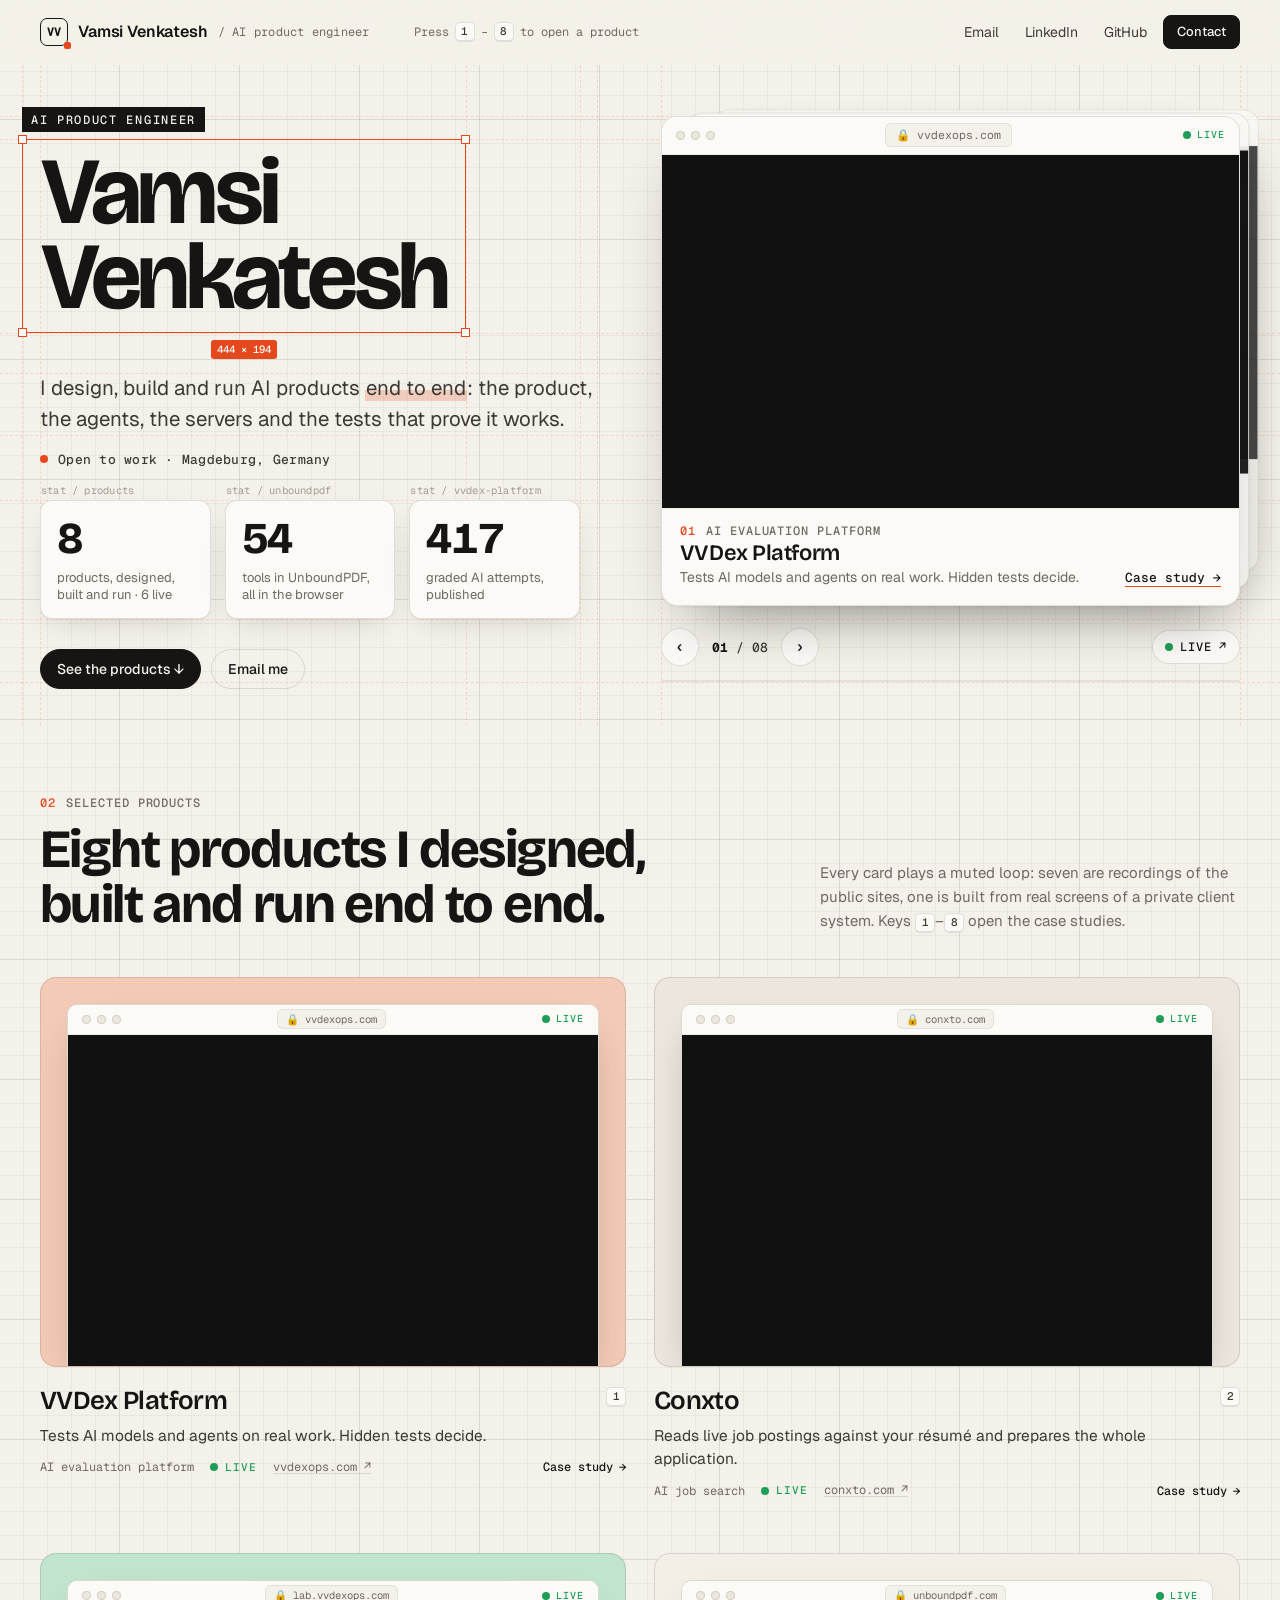
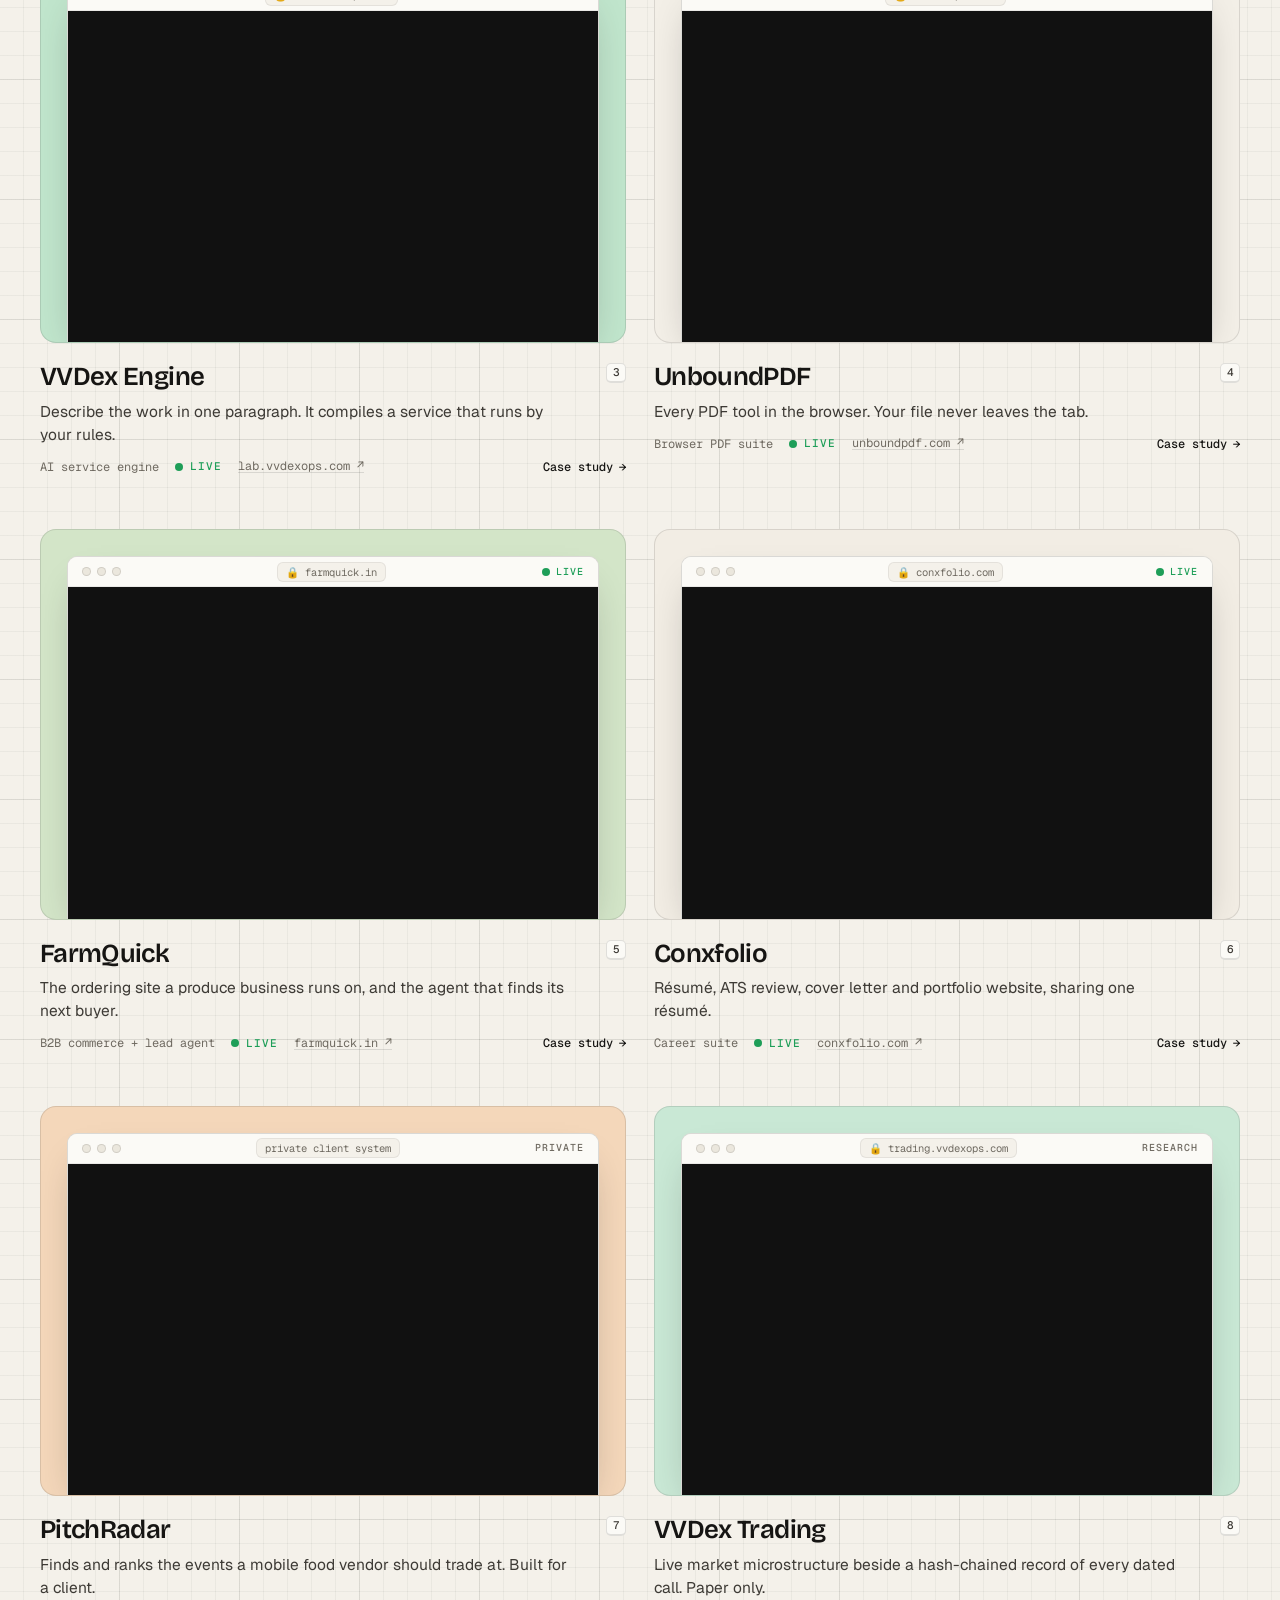
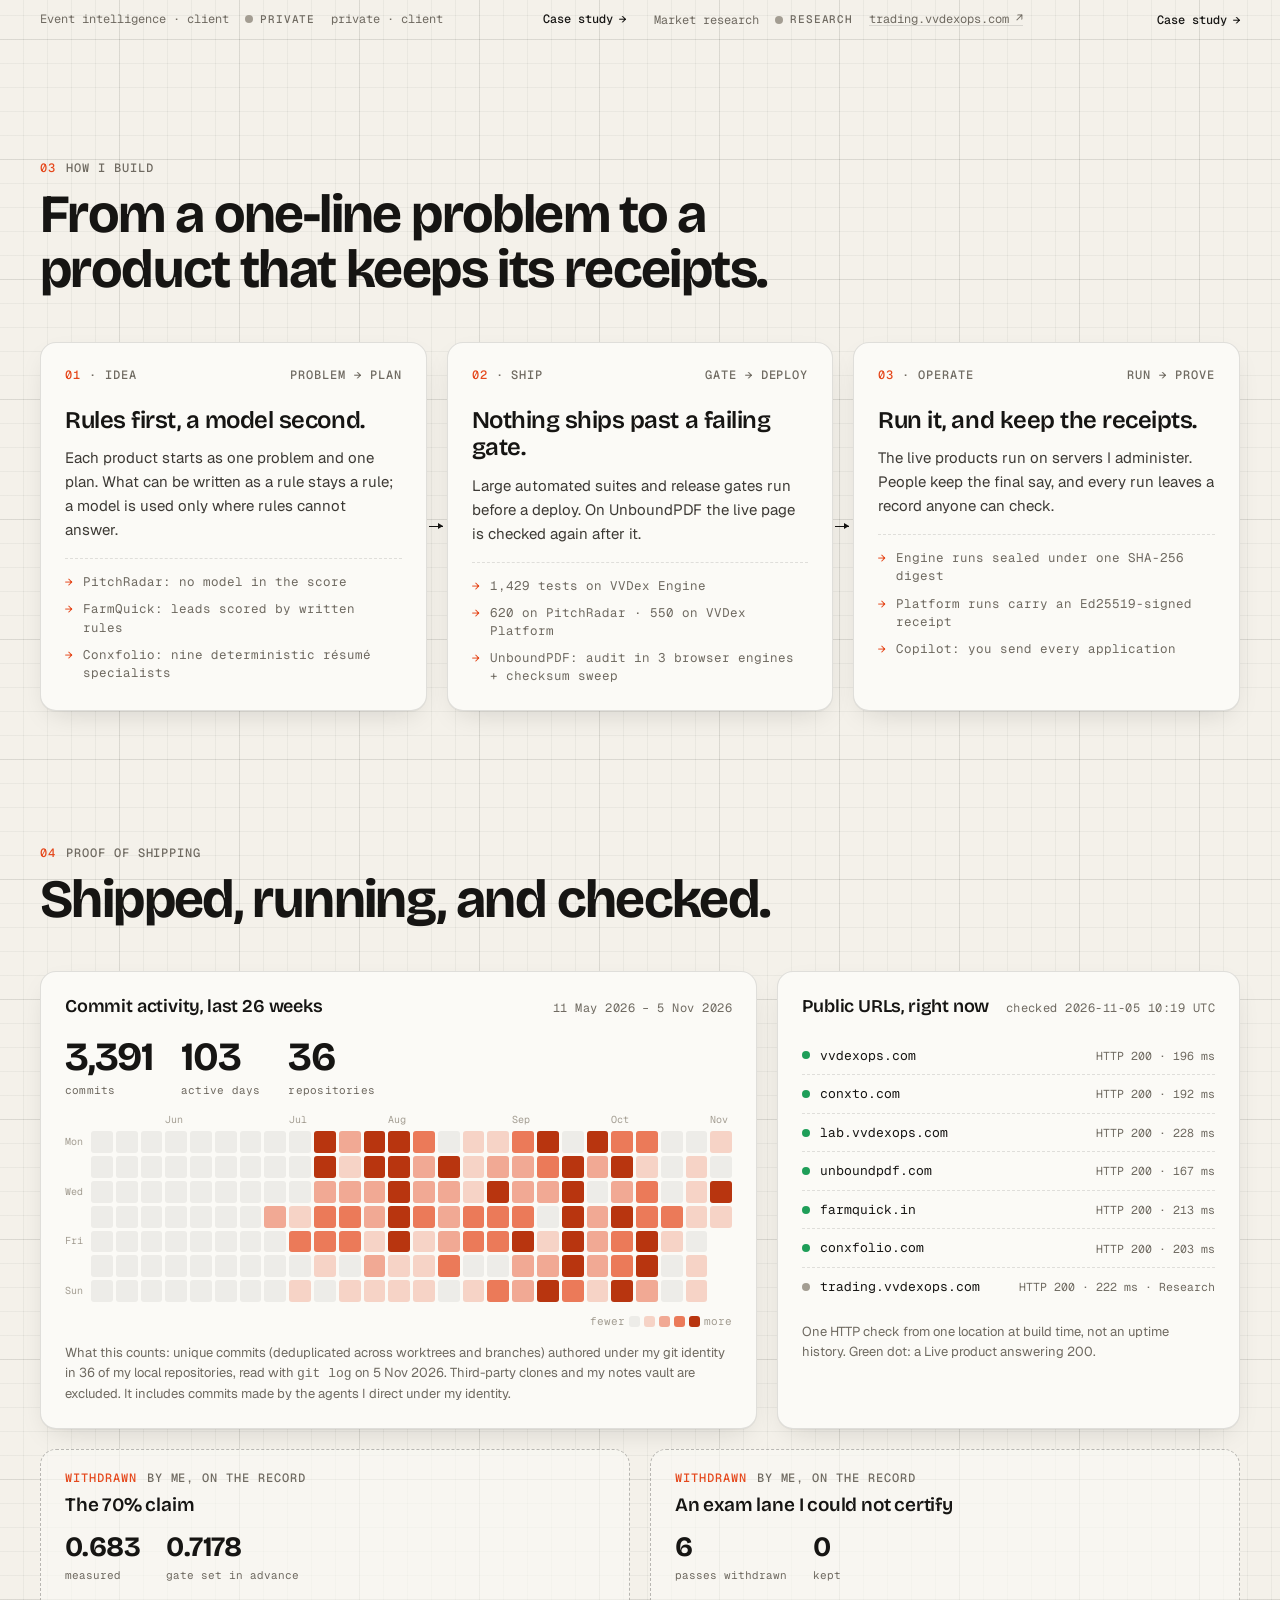
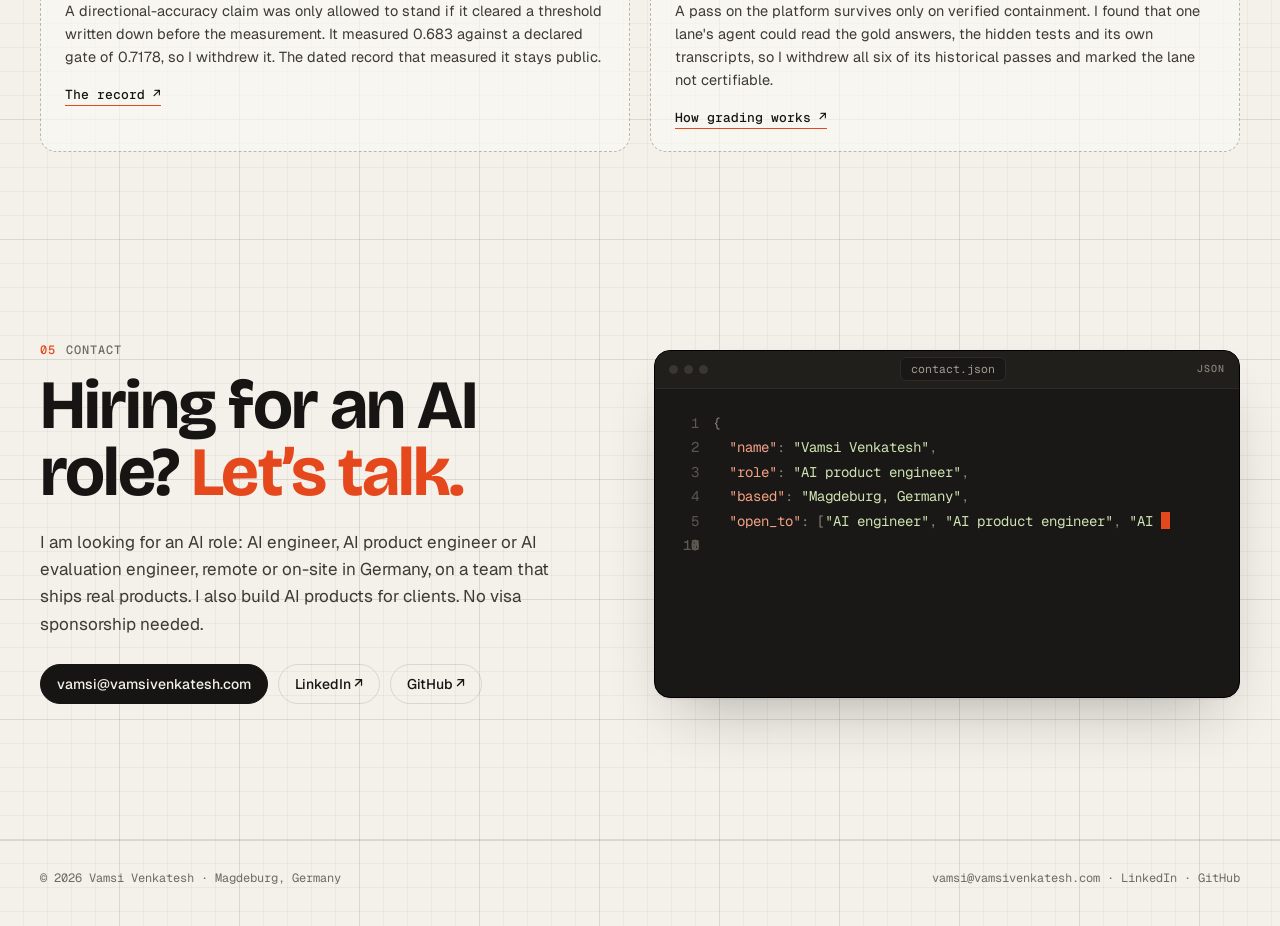
==== index.html @ 2809be0b "v1: live build board built from seven references, one page per product" ====
<!doctype html>
<html lang="en">
<head>
<meta charset="utf-8">
<meta name="viewport" content="width=device-width, initial-scale=1">
<title>Vamsi Venkatesh — AI product engineer</title>
<meta name="description" content="I design, build and run AI products end to end: the product, the agents, the servers and the tests that prove it works.">
<meta name="theme-color" content="#f4f1ea">
<link rel="preconnect" href="https://fonts.googleapis.com">
<link rel="preconnect" href="https://fonts.gstatic.com" crossorigin>
<link rel="stylesheet" href="https://fonts.googleapis.com/css2?family=Bricolage+Grotesque:opsz,wght@12..96,400..800&family=Geist:wght@400;500;600&family=Geist+Mono:wght@400;500&display=swap">
<link rel="stylesheet" href="assets/site.css">
<script>document.documentElement.classList.add('js')</script>
</head>
<body data-page="home">
<a class="skip" href="#main">Skip to content</a>
<header class="top"><div class="wrap">
  <a class="brand" href="./" aria-label="Vamsi Venkatesh, home"><span class="mark" aria-hidden="true">VV</span><span>Vamsi Venkatesh</span><small>/ AI product engineer</small></a>
  <div class="keys" aria-hidden="true"><span>Press</span><kbd>1</kbd><span>–</span><kbd>8</kbd><span>to open a product</span></div>
  <nav aria-label="Contact">
    <a class="txt hide-m" href="mailto:vamsi@vamsivenkatesh.com">Email</a>
    <a class="txt hide-m" href="https://www.linkedin.com/in/vamsivenkatesh" rel="noopener">LinkedIn</a>
    <a class="txt" href="https://github.com/vamsi-venkatesh" rel="noopener">GitHub</a>
    <a class="pill sm" href="#contact">Contact</a>
  </nav>
</div></header>
<main id="main">
<section class="hero" aria-label="Introduction">
  <div class="guides" aria-hidden="true"></div>
  <div class="wrap"><div class="hero-grid">
    <div class="develop">
      <div class="select" data-guide>
        <span class="h"></span><span class="h"></span><span class="h"></span><span class="h"></span>
        <span class="tag" data-scramble="AI PRODUCT ENGINEER" aria-hidden="true">AI PRODUCT ENGINEER</span>
        <h1 class="name"><span class="sr">Vamsi Venkatesh, AI product engineer. </span><span aria-hidden="true">Vamsi<br>Venkatesh</span></h1>
        <span class="dim" aria-hidden="true"></span>
      </div>
      <p class="lede" data-guide>I design, build and run AI products <mark>end to end</mark>: the product, the agents, the servers and the tests that prove it works.</p>
      <p class="open"><i class="dot accent" aria-hidden="true"></i>Open to work · Magdeburg, Germany</p>
      <div class="stats" data-guide>
        <div class="stat" data-frame="stat / products"><strong data-count="8">8</strong><span>products, designed, built and run · 6 live</span></div>
        <div class="stat" data-frame="stat / unboundpdf"><strong data-count="54">54</strong><span>tools in UnboundPDF, all in the browser</span></div>
        <div class="stat" data-frame="stat / vvdex-platform"><strong data-count="417">417</strong><span>graded AI attempts, published</span></div>
      </div>
      <div class="ctas"><a class="pill" href="#work">See the products ↓</a><a class="pill ghost" href="mailto:vamsi@vamsivenkatesh.com">Email me</a></div>
    </div>
    <div class="deck develop" data-guide aria-roledescription="carousel" aria-label="Product recordings">
      <div class="deck-stage">
      <article class="slide" data-pos="0" data-url="https://vvdexops.com/" data-live="1" data-case="work/vvdex-platform/" aria-roledescription="slide" aria-label="1 of 8: VVDex Platform">
        <div class="chrome" aria-hidden="true"><span class="tl"><i></i><i></i><i></i></span><span class="host">🔒 vvdexops.com</span><span class="st status live"><i class="dot live"></i>Live</span></div>
        <div class="media"><video class="" muted loop playsinline preload="none" poster="media/vvdex-platform.jpg" data-src="media/vvdex-platform.mp4" aria-label="VVDex Platform: screen recording of the public site"></video></div>
        <div class="slide-body"><div><div class="eyebrow"><b>01</b>AI evaluation platform</div><h3>VVDex Platform</h3><p>Tests AI models and agents on real work. Hidden tests decide.</p></div><a class="txtlink" href="work/vvdex-platform/">Case study →</a></div>
      </article>
      <article class="slide" data-pos="1" data-url="https://conxto.com/" data-live="1" data-case="work/conxto/" aria-roledescription="slide" aria-label="2 of 8: Conxto">
        <div class="chrome" aria-hidden="true"><span class="tl"><i></i><i></i><i></i></span><span class="host">🔒 conxto.com</span><span class="st status live"><i class="dot live"></i>Live</span></div>
        <div class="media"><video class="" muted loop playsinline preload="none" poster="media/conxto.jpg" data-src="media/conxto.mp4" aria-label="Conxto: screen recording of the public site"></video></div>
        <div class="slide-body"><div><div class="eyebrow"><b>02</b>AI job search</div><h3>Conxto</h3><p>Reads live job postings against your résumé and prepares the whole application.</p></div><a class="txtlink" href="work/conxto/">Case study →</a></div>
      </article>
      <article class="slide" data-pos="2" data-url="https://lab.vvdexops.com/" data-live="1" data-case="work/vvdex-engine/" aria-roledescription="slide" aria-label="3 of 8: VVDex Engine">
        <div class="chrome" aria-hidden="true"><span class="tl"><i></i><i></i><i></i></span><span class="host">🔒 lab.vvdexops.com</span><span class="st status live"><i class="dot live"></i>Live</span></div>
        <div class="media"><video class="" muted loop playsinline preload="none" poster="media/vvdex-engine.jpg" data-src="media/vvdex-engine.mp4" aria-label="VVDex Engine: screen recording of the public site"></video></div>
        <div class="slide-body"><div><div class="eyebrow"><b>03</b>AI service engine</div><h3>VVDex Engine</h3><p>Describe the work in one paragraph. It compiles a service that runs by your rules.</p></div><a class="txtlink" href="work/vvdex-engine/">Case study →</a></div>
      </article>
      <article class="slide" data-pos="hide" data-url="https://unboundpdf.com/" data-live="1" data-case="work/unboundpdf/" aria-roledescription="slide" aria-label="4 of 8: UnboundPDF">
        <div class="chrome" aria-hidden="true"><span class="tl"><i></i><i></i><i></i></span><span class="host">🔒 unboundpdf.com</span><span class="st status live"><i class="dot live"></i>Live</span></div>
        <div class="media"><video class="" muted loop playsinline preload="none" poster="media/unboundpdf.jpg" data-src="media/unboundpdf.mp4" aria-label="UnboundPDF: screen recording of the public site"></video></div>
        <div class="slide-body"><div><div class="eyebrow"><b>04</b>Browser PDF suite</div><h3>UnboundPDF</h3><p>Every PDF tool in the browser. Your file never leaves the tab.</p></div><a class="txtlink" href="work/unboundpdf/">Case study →</a></div>
      </article>
      <article class="slide" data-pos="hide" data-url="https://farmquick.in/" data-live="1" data-case="work/farmquick/" aria-roledescription="slide" aria-label="5 of 8: FarmQuick">
        <div class="chrome" aria-hidden="true"><span class="tl"><i></i><i></i><i></i></span><span class="host">🔒 farmquick.in</span><span class="st status live"><i class="dot live"></i>Live</span></div>
        <div class="media"><video class="" muted loop playsinline preload="none" poster="media/farmquick.jpg" data-src="media/farmquick.mp4" aria-label="FarmQuick: screen recording of the public site"></video></div>
        <div class="slide-body"><div><div class="eyebrow"><b>05</b>B2B commerce + lead agent</div><h3>FarmQuick</h3><p>The ordering site a produce business runs on, and the agent that finds its next buyer.</p></div><a class="txtlink" href="work/farmquick/">Case study →</a></div>
      </article>
      <article class="slide" data-pos="hide" data-url="https://conxfolio.com/" data-live="1" data-case="work/conxfolio/" aria-roledescription="slide" aria-label="6 of 8: Conxfolio">
        <div class="chrome" aria-hidden="true"><span class="tl"><i></i><i></i><i></i></span><span class="host">🔒 conxfolio.com</span><span class="st status live"><i class="dot live"></i>Live</span></div>
        <div class="media"><video class="" muted loop playsinline preload="none" poster="media/conxfolio.jpg" data-src="media/conxfolio.mp4" aria-label="Conxfolio: screen recording of the public site"></video></div>
        <div class="slide-body"><div><div class="eyebrow"><b>06</b>Career suite</div><h3>Conxfolio</h3><p>Résumé, ATS review, cover letter and portfolio website, sharing one résumé.</p></div><a class="txtlink" href="work/conxfolio/">Case study →</a></div>
      </article>
      <article class="slide" data-pos="hide" data-url="" data-live="0" data-case="work/pitchradar/" aria-roledescription="slide" aria-label="7 of 8: PitchRadar">
        <div class="chrome" aria-hidden="true"><span class="tl"><i></i><i></i><i></i></span><span class="host">private client system</span><span class="st status other">Private</span></div>
        <div class="media"><video class="" muted loop playsinline preload="none" poster="media/pitchradar.jpg" data-src="media/pitchradar.mp4" aria-label="PitchRadar: real product screens"></video></div>
        <div class="slide-body"><div><div class="eyebrow"><b>07</b>Event intelligence · client</div><h3>PitchRadar</h3><p>Finds and ranks the events a mobile food vendor should trade at. Built for a client.</p></div><a class="txtlink" href="work/pitchradar/">Case study →</a></div>
      </article>
      <article class="slide" data-pos="hide" data-url="https://trading.vvdexops.com/" data-live="0" data-case="work/vvdex-trading/" aria-roledescription="slide" aria-label="8 of 8: VVDex Trading">
        <div class="chrome" aria-hidden="true"><span class="tl"><i></i><i></i><i></i></span><span class="host">🔒 trading.vvdexops.com</span><span class="st status other">Research</span></div>
        <div class="media"><video class="" muted loop playsinline preload="none" poster="media/vvdex-trading.jpg" data-src="media/vvdex-trading.mp4" aria-label="VVDex Trading: screen recording of the public site"></video></div>
        <div class="slide-body"><div><div class="eyebrow"><b>08</b>Market research</div><h3>VVDex Trading</h3><p>Live market microstructure beside a hash-chained record of every dated call. Paper only.</p></div><a class="txtlink" href="work/vvdex-trading/">Case study →</a></div>
      </article>
      </div>
      <div class="deck-ctl">
        <div class="deck-nav"><button class="rbtn" data-prev aria-label="Previous product">‹</button><span class="count" aria-live="polite"><b>01</b> / 08</span><button class="rbtn" data-next aria-label="Next product">›</button></div>
        <a class="livelink" href="https://vvdexops.com/" rel="noopener"><i class="dot live"></i><span class="lbl">Live</span> ↗</a>
      </div>
      <div class="progress" aria-hidden="true"><i></i></div>
    </div>
  </div></div>
</section>

<section class="sec" id="work" aria-labelledby="work-h" style="padding-top:72px">
  <div class="wrap">
    <div class="sec-head" data-reveal><div><div class="eyebrow"><b>02</b>Selected products</div><h2 id="work-h">Eight products I designed, built and run end to end.</h2></div><p>Every card plays a muted loop: seven are recordings of the public sites, one is built from real screens of a private client system. Keys <kbd>1</kbd>–<kbd>8</kbd> open the case studies.</p></div>
    <div class="grid">
    <article class="card" data-reveal style="--tint:color-mix(in srgb, #F2703A 30%, #f4f1ea)">
      <a class="frame-link" href="work/vvdex-platform/" data-pill="Case study →" aria-label="VVDex Platform case study">
        <div class="frame"><div class="screen"><div class="chrome" aria-hidden="true"><span class="tl"><i></i><i></i><i></i></span><span class="host">🔒 vvdexops.com</span><span class="st status live"><i class="dot live"></i>Live</span></div><div class="media"><video class="" muted loop playsinline preload="none" poster="media/vvdex-platform.jpg" data-src="media/vvdex-platform.mp4" aria-label="VVDex Platform: screen recording of the public site"></video></div></div></div>
        <span class="sel" aria-hidden="true"><i></i><i></i><i></i><i></i><b>Frame · 01 vvdex-platform</b></span>
      </a>
      <div class="card-meta"><div><h3><a href="work/vvdex-platform/" style="text-decoration:none">VVDex Platform</a></h3><p class="one">Tests AI models and agents on real work. Hidden tests decide.</p></div><kbd title="Press 1 to open">1</kbd></div>
      <div class="row"><span>AI evaluation platform</span><span class="status live"><i class="dot live"></i>Live</span><a class="cardlink" href="https://vvdexops.com/" rel="noopener">vvdexops.com ↗</a><a class="go cardlink" style="border:0;color:var(--ink)" href="work/vvdex-platform/">Case study <span>→</span></a></div>
    </article>
    <article class="card" data-reveal style="--tint:color-mix(in srgb, #D8CDBE 30%, #f4f1ea)">
      <a class="frame-link" href="work/conxto/" data-pill="Case study →" aria-label="Conxto case study">
        <div class="frame"><div class="screen"><div class="chrome" aria-hidden="true"><span class="tl"><i></i><i></i><i></i></span><span class="host">🔒 conxto.com</span><span class="st status live"><i class="dot live"></i>Live</span></div><div class="media"><video class="" muted loop playsinline preload="none" poster="media/conxto.jpg" data-src="media/conxto.mp4" aria-label="Conxto: screen recording of the public site"></video></div></div></div>
        <span class="sel" aria-hidden="true"><i></i><i></i><i></i><i></i><b>Frame · 02 conxto</b></span>
      </a>
      <div class="card-meta"><div><h3><a href="work/conxto/" style="text-decoration:none">Conxto</a></h3><p class="one">Reads live job postings against your résumé and prepares the whole application.</p></div><kbd title="Press 2 to open">2</kbd></div>
      <div class="row"><span>AI job search</span><span class="status live"><i class="dot live"></i>Live</span><a class="cardlink" href="https://conxto.com/" rel="noopener">conxto.com ↗</a><a class="go cardlink" style="border:0;color:var(--ink)" href="work/conxto/">Case study <span>→</span></a></div>
    </article>
    <article class="card" data-reveal style="--tint:color-mix(in srgb, #45C987 30%, #f4f1ea)">
      <a class="frame-link" href="work/vvdex-engine/" data-pill="Case study →" aria-label="VVDex Engine case study">
        <div class="frame"><div class="screen"><div class="chrome" aria-hidden="true"><span class="tl"><i></i><i></i><i></i></span><span class="host">🔒 lab.vvdexops.com</span><span class="st status live"><i class="dot live"></i>Live</span></div><div class="media"><video class="" muted loop playsinline preload="none" poster="media/vvdex-engine.jpg" data-src="media/vvdex-engine.mp4" aria-label="VVDex Engine: screen recording of the public site"></video></div></div></div>
        <span class="sel" aria-hidden="true"><i></i><i></i><i></i><i></i><b>Frame · 03 vvdex-engine</b></span>
      </a>
      <div class="card-meta"><div><h3><a href="work/vvdex-engine/" style="text-decoration:none">VVDex Engine</a></h3><p class="one">Describe the work in one paragraph. It compiles a service that runs by your rules.</p></div><kbd title="Press 3 to open">3</kbd></div>
      <div class="row"><span>AI service engine</span><span class="status live"><i class="dot live"></i>Live</span><a class="cardlink" href="https://lab.vvdexops.com/" rel="noopener">lab.vvdexops.com ↗</a><a class="go cardlink" style="border:0;color:var(--ink)" href="work/vvdex-engine/">Case study <span>→</span></a></div>
    </article>
    <article class="card" data-reveal style="--tint:color-mix(in srgb, #EFEAE0 30%, #f4f1ea)">
      <a class="frame-link" href="work/unboundpdf/" data-pill="Case study →" aria-label="UnboundPDF case study">
        <div class="frame"><div class="screen"><div class="chrome" aria-hidden="true"><span class="tl"><i></i><i></i><i></i></span><span class="host">🔒 unboundpdf.com</span><span class="st status live"><i class="dot live"></i>Live</span></div><div class="media"><video class="" muted loop playsinline preload="none" poster="media/unboundpdf.jpg" data-src="media/unboundpdf.mp4" aria-label="UnboundPDF: screen recording of the public site"></video></div></div></div>
        <span class="sel" aria-hidden="true"><i></i><i></i><i></i><i></i><b>Frame · 04 unboundpdf</b></span>
      </a>
      <div class="card-meta"><div><h3><a href="work/unboundpdf/" style="text-decoration:none">UnboundPDF</a></h3><p class="one">Every PDF tool in the browser. Your file never leaves the tab.</p></div><kbd title="Press 4 to open">4</kbd></div>
      <div class="row"><span>Browser PDF suite</span><span class="status live"><i class="dot live"></i>Live</span><a class="cardlink" href="https://unboundpdf.com/" rel="noopener">unboundpdf.com ↗</a><a class="go cardlink" style="border:0;color:var(--ink)" href="work/unboundpdf/">Case study <span>→</span></a></div>
    </article>
    <article class="card" data-reveal style="--tint:color-mix(in srgb, #86C977 30%, #f4f1ea)">
      <a class="frame-link" href="work/farmquick/" data-pill="Case study →" aria-label="FarmQuick case study">
        <div class="frame"><div class="screen"><div class="chrome" aria-hidden="true"><span class="tl"><i></i><i></i><i></i></span><span class="host">🔒 farmquick.in</span><span class="st status live"><i class="dot live"></i>Live</span></div><div class="media"><video class="" muted loop playsinline preload="none" poster="media/farmquick.jpg" data-src="media/farmquick.mp4" aria-label="FarmQuick: screen recording of the public site"></video></div></div></div>
        <span class="sel" aria-hidden="true"><i></i><i></i><i></i><i></i><b>Frame · 05 farmquick</b></span>
      </a>
      <div class="card-meta"><div><h3><a href="work/farmquick/" style="text-decoration:none">FarmQuick</a></h3><p class="one">The ordering site a produce business runs on, and the agent that finds its next buyer.</p></div><kbd title="Press 5 to open">5</kbd></div>
      <div class="row"><span>B2B commerce + lead agent</span><span class="status live"><i class="dot live"></i>Live</span><a class="cardlink" href="https://farmquick.in/" rel="noopener">farmquick.in ↗</a><a class="go cardlink" style="border:0;color:var(--ink)" href="work/farmquick/">Case study <span>→</span></a></div>
    </article>
    <article class="card" data-reveal style="--tint:color-mix(in srgb, #EDE4D6 30%, #f4f1ea)">
      <a class="frame-link" href="work/conxfolio/" data-pill="Case study →" aria-label="Conxfolio case study">
        <div class="frame"><div class="screen"><div class="chrome" aria-hidden="true"><span class="tl"><i></i><i></i><i></i></span><span class="host">🔒 conxfolio.com</span><span class="st status live"><i class="dot live"></i>Live</span></div><div class="media"><video class="" muted loop playsinline preload="none" poster="media/conxfolio.jpg" data-src="media/conxfolio.mp4" aria-label="Conxfolio: screen recording of the public site"></video></div></div></div>
        <span class="sel" aria-hidden="true"><i></i><i></i><i></i><i></i><b>Frame · 06 conxfolio</b></span>
      </a>
      <div class="card-meta"><div><h3><a href="work/conxfolio/" style="text-decoration:none">Conxfolio</a></h3><p class="one">Résumé, ATS review, cover letter and portfolio website, sharing one résumé.</p></div><kbd title="Press 6 to open">6</kbd></div>
      <div class="row"><span>Career suite</span><span class="status live"><i class="dot live"></i>Live</span><a class="cardlink" href="https://conxfolio.com/" rel="noopener">conxfolio.com ↗</a><a class="go cardlink" style="border:0;color:var(--ink)" href="work/conxfolio/">Case study <span>→</span></a></div>
    </article>
    <article class="card" data-reveal style="--tint:color-mix(in srgb, #F49A4B 30%, #f4f1ea)">
      <a class="frame-link" href="work/pitchradar/" data-pill="Case study →" aria-label="PitchRadar case study">
        <div class="frame"><div class="screen"><div class="chrome" aria-hidden="true"><span class="tl"><i></i><i></i><i></i></span><span class="host">private client system</span><span class="st status other">Private</span></div><div class="media"><video class="" muted loop playsinline preload="none" poster="media/pitchradar.jpg" data-src="media/pitchradar.mp4" aria-label="PitchRadar: real product screens"></video></div></div></div>
        <span class="sel" aria-hidden="true"><i></i><i></i><i></i><i></i><b>Frame · 07 pitchradar</b></span>
      </a>
      <div class="card-meta"><div><h3><a href="work/pitchradar/" style="text-decoration:none">PitchRadar</a></h3><p class="one">Finds and ranks the events a mobile food vendor should trade at. Built for a client.</p></div><kbd title="Press 7 to open">7</kbd></div>
      <div class="row"><span>Event intelligence · client</span><span class="status other"><i class="dot"></i>Private</span><span>private · client</span><a class="go cardlink" style="border:0;color:var(--ink)" href="work/pitchradar/">Case study <span>→</span></a></div>
    </article>
    <article class="card" data-reveal style="--tint:color-mix(in srgb, #63D2A3 30%, #f4f1ea)">
      <a class="frame-link" href="work/vvdex-trading/" data-pill="Case study →" aria-label="VVDex Trading case study">
        <div class="frame"><div class="screen"><div class="chrome" aria-hidden="true"><span class="tl"><i></i><i></i><i></i></span><span class="host">🔒 trading.vvdexops.com</span><span class="st status other">Research</span></div><div class="media"><video class="" muted loop playsinline preload="none" poster="media/vvdex-trading.jpg" data-src="media/vvdex-trading.mp4" aria-label="VVDex Trading: screen recording of the public site"></video></div></div></div>
        <span class="sel" aria-hidden="true"><i></i><i></i><i></i><i></i><b>Frame · 08 vvdex-trading</b></span>
      </a>
      <div class="card-meta"><div><h3><a href="work/vvdex-trading/" style="text-decoration:none">VVDex Trading</a></h3><p class="one">Live market microstructure beside a hash-chained record of every dated call. Paper only.</p></div><kbd title="Press 8 to open">8</kbd></div>
      <div class="row"><span>Market research</span><span class="status other"><i class="dot"></i>Research</span><a class="cardlink" href="https://trading.vvdexops.com/" rel="noopener">trading.vvdexops.com ↗</a><a class="go cardlink" style="border:0;color:var(--ink)" href="work/vvdex-trading/">Case study <span>→</span></a></div>
    </article>
    </div>
  </div>
</section>

<section class="sec" id="how" aria-labelledby="how-h" style="padding-top:40px">
  <div class="wrap">
    <div class="sec-head" data-reveal><div><div class="eyebrow"><b>03</b>How I build</div><h2 id="how-h">From a one-line problem to a product that keeps its receipts.</h2></div></div>
    <div class="cols">
      <article class="col" data-reveal><div class="step"><span><b>01</b> · Idea</span><span>problem → plan</span></div><h3>Rules first, a model second.</h3><p>Each product starts as one problem and one plan. What can be written as a rule stays a rule; a model is used only where rules cannot answer.</p><ul><li>PitchRadar: no model in the score</li><li>FarmQuick: leads scored by written rules</li><li>Conxfolio: nine deterministic résumé specialists</li></ul><span class="arrow" aria-hidden="true"></span></article>
      <article class="col" data-reveal><div class="step"><span><b>02</b> · Ship</span><span>gate → deploy</span></div><h3>Nothing ships past a failing gate.</h3><p>Large automated suites and release gates run before a deploy. On UnboundPDF the live page is checked again after it.</p><ul><li>1,429 tests on VVDex Engine</li><li>620 on PitchRadar · 550 on VVDex Platform</li><li>UnboundPDF: audit in 3 browser engines + checksum sweep</li></ul><span class="arrow" aria-hidden="true"></span></article>
      <article class="col" data-reveal><div class="step"><span><b>03</b> · Operate</span><span>run → prove</span></div><h3>Run it, and keep the receipts.</h3><p>The live products run on servers I administer. People keep the final say, and every run leaves a record anyone can check.</p><ul><li>Engine runs sealed under one SHA-256 digest</li><li>Platform runs carry an Ed25519-signed receipt</li><li>Copilot: you send every application</li></ul></article>
    </div>
  </div>
</section>

<section class="sec" id="proof" aria-labelledby="proof-h" style="padding-top:40px">
  <div class="wrap">
    <div class="sec-head" data-reveal><div><div class="eyebrow"><b>04</b>Proof of shipping</div><h2 id="proof-h">Shipped, running, and checked.</h2></div></div>
    <div class="proof">
      <article class="panel" data-reveal>
        <div class="panel-head"><h3>Commit activity, last 26 weeks</h3><span class="mono" style="color:var(--mute)">11 May 2026 – 5 Nov 2026</span></div>
        <div class="kv"><div><strong class="big" data-count="3476">3,476</strong><span>commits</span></div><div><strong class="big" data-count="103">103</strong><span>active days</span></div><div><strong class="big" data-count="36">36</strong><span>repositories</span></div></div>
        <div class="heat-wrap" aria-hidden="true">
          <div class="heat-days"><span>Mon</span><span></span><span>Wed</span><span></span><span>Fri</span><span></span><span>Sun</span></div>
          <div><div class="months"><span></span><span></span><span></span><span>Jun</span><span></span><span></span><span></span><span></span><span>Jul</span><span></span><span></span><span></span><span>Aug</span><span></span><span></span><span></span><span></span><span>Sep</span><span></span><span></span><span></span><span>Oct</span><span></span><span></span><span></span><span>Nov</span></div><div class="heat"><i data-l="0" title="11 May: 0 commits"></i><i data-l="0" title="12 May: 0 commits"></i><i data-l="0" title="13 May: 0 commits"></i><i data-l="0" title="14 May: 0 commits"></i><i data-l="0" title="15 May: 0 commits"></i><i data-l="0" title="16 May: 0 commits"></i><i data-l="0" title="17 May: 0 commits"></i><i data-l="0" title="18 May: 0 commits"></i><i data-l="0" title="19 May: 0 commits"></i><i data-l="0" title="20 May: 0 commits"></i><i data-l="0" title="21 May: 0 commits"></i><i data-l="0" title="22 May: 0 commits"></i><i data-l="0" title="23 May: 0 commits"></i><i data-l="0" title="24 May: 0 commits"></i><i data-l="0" title="25 May: 0 commits"></i><i data-l="0" title="26 May: 0 commits"></i><i data-l="0" title="27 May: 0 commits"></i><i data-l="0" title="28 May: 0 commits"></i><i data-l="0" title="29 May: 0 commits"></i><i data-l="0" title="30 May: 0 commits"></i><i data-l="0" title="31 May: 0 commits"></i><i data-l="0" title="1 Jun: 0 commits"></i><i data-l="0" title="2 Jun: 0 commits"></i><i data-l="0" title="3 Jun: 0 commits"></i><i data-l="0" title="4 Jun: 0 commits"></i><i data-l="0" title="5 Jun: 0 commits"></i><i data-l="0" title="6 Jun: 0 commits"></i><i data-l="0" title="7 Jun: 0 commits"></i><i data-l="0" title="8 Jun: 0 commits"></i><i data-l="0" title="9 Jun: 0 commits"></i><i data-l="0" title="10 Jun: 0 commits"></i><i data-l="0" title="11 Jun: 0 commits"></i><i data-l="0" title="12 Jun: 0 commits"></i><i data-l="0" title="13 Jun: 0 commits"></i><i data-l="0" title="14 Jun: 0 commits"></i><i data-l="0" title="15 Jun: 0 commits"></i><i data-l="0" title="16 Jun: 0 commits"></i><i data-l="0" title="17 Jun: 0 commits"></i><i data-l="0" title="18 Jun: 0 commits"></i><i data-l="0" title="19 Jun: 0 commits"></i><i data-l="0" title="20 Jun: 0 commits"></i><i data-l="0" title="21 Jun: 0 commits"></i><i data-l="0" title="22 Jun: 0 commits"></i><i data-l="0" title="23 Jun: 0 commits"></i><i data-l="0" title="24 Jun: 0 commits"></i><i data-l="0" title="25 Jun: 0 commits"></i><i data-l="0" title="26 Jun: 0 commits"></i><i data-l="0" title="27 Jun: 0 commits"></i><i data-l="0" title="28 Jun: 0 commits"></i><i data-l="0" title="29 Jun: 0 commits"></i><i data-l="0" title="30 Jun: 0 commits"></i><i data-l="0" title="1 Jul: 0 commits"></i><i data-l="2" title="2 Jul: 12 commits"></i><i data-l="0" title="3 Jul: 0 commits"></i><i data-l="0" title="4 Jul: 0 commits"></i><i data-l="0" title="5 Jul: 0 commits"></i><i data-l="0" title="6 Jul: 0 commits"></i><i data-l="0" title="7 Jul: 0 commits"></i><i data-l="0" title="8 Jul: 0 commits"></i><i data-l="1" title="9 Jul: 4 commits"></i><i data-l="3" title="10 Jul: 43 commits"></i><i data-l="0" title="11 Jul: 0 commits"></i><i data-l="1" title="12 Jul: 6 commits"></i><i data-l="4" title="13 Jul: 55 commits"></i><i data-l="4" title="14 Jul: 83 commits"></i><i data-l="2" title="15 Jul: 20 commits"></i><i data-l="3" title="16 Jul: 33 commits"></i><i data-l="3" title="17 Jul: 49 commits"></i><i data-l="1" title="18 Jul: 1 commit"></i><i data-l="0" title="19 Jul: 0 commits"></i><i data-l="2" title="20 Jul: 9 commits"></i><i data-l="1" title="21 Jul: 6 commits"></i><i data-l="2" title="22 Jul: 11 commits"></i><i data-l="3" title="23 Jul: 29 commits"></i><i data-l="3" title="24 Jul: 44 commits"></i><i data-l="0" title="25 Jul: 0 commits"></i><i data-l="1" title="26 Jul: 1 commit"></i><i data-l="4" title="27 Jul: 66 commits"></i><i data-l="4" title="28 Jul: 55 commits"></i><i data-l="2" title="29 Jul: 22 commits"></i><i data-l="2" title="30 Jul: 8 commits"></i><i data-l="1" title="31 Jul: 4 commits"></i><i data-l="2" title="1 Aug: 18 commits"></i><i data-l="1" title="2 Aug: 5 commits"></i><i data-l="4" title="3 Aug: 56 commits"></i><i data-l="4" title="4 Aug: 93 commits"></i><i data-l="4" title="5 Aug: 107 commits"></i><i data-l="4" title="6 Aug: 212 commits"></i><i data-l="4" title="7 Aug: 70 commits"></i><i data-l="1" title="8 Aug: 5 commits"></i><i data-l="1" title="9 Aug: 6 commits"></i><i data-l="3" title="10 Aug: 29 commits"></i><i data-l="2" title="11 Aug: 23 commits"></i><i data-l="2" title="12 Aug: 8 commits"></i><i data-l="3" title="13 Aug: 27 commits"></i><i data-l="1" title="14 Aug: 6 commits"></i><i data-l="1" title="15 Aug: 2 commits"></i><i data-l="1" title="16 Aug: 1 commit"></i><i data-l="0" title="17 Aug: 0 commits"></i><i data-l="4" title="18 Aug: 75 commits"></i><i data-l="2" title="19 Aug: 22 commits"></i><i data-l="2" title="20 Aug: 16 commits"></i><i data-l="2" title="21 Aug: 19 commits"></i><i data-l="3" title="22 Aug: 29 commits"></i><i data-l="0" title="23 Aug: 0 commits"></i><i data-l="1" title="24 Aug: 2 commits"></i><i data-l="1" title="25 Aug: 3 commits"></i><i data-l="1" title="26 Aug: 1 commit"></i><i data-l="3" title="27 Aug: 28 commits"></i><i data-l="3" title="28 Aug: 24 commits"></i><i data-l="0" title="29 Aug: 0 commits"></i><i data-l="1" title="30 Aug: 1 commit"></i><i data-l="1" title="31 Aug: 1 commit"></i><i data-l="2" title="1 Sep: 19 commits"></i><i data-l="4" title="2 Sep: 56 commits"></i><i data-l="3" title="3 Sep: 29 commits"></i><i data-l="3" title="4 Sep: 27 commits"></i><i data-l="0" title="5 Sep: 0 commits"></i><i data-l="3" title="6 Sep: 43 commits"></i><i data-l="3" title="7 Sep: 25 commits"></i><i data-l="2" title="8 Sep: 8 commits"></i><i data-l="2" title="9 Sep: 21 commits"></i><i data-l="3" title="10 Sep: 26 commits"></i><i data-l="4" title="11 Sep: 128 commits"></i><i data-l="2" title="12 Sep: 16 commits"></i><i data-l="2" title="13 Sep: 14 commits"></i><i data-l="4" title="14 Sep: 61 commits"></i><i data-l="3" title="15 Sep: 45 commits"></i><i data-l="2" title="16 Sep: 12 commits"></i><i data-l="0" title="17 Sep: 0 commits"></i><i data-l="1" title="18 Sep: 1 commit"></i><i data-l="2" title="19 Sep: 15 commits"></i><i data-l="4" title="20 Sep: 83 commits"></i><i data-l="0" title="21 Sep: 0 commits"></i><i data-l="4" title="22 Sep: 80 commits"></i><i data-l="4" title="23 Sep: 70 commits"></i><i data-l="4" title="24 Sep: 78 commits"></i><i data-l="4" title="25 Sep: 79 commits"></i><i data-l="4" title="26 Sep: 90 commits"></i><i data-l="3" title="27 Sep: 48 commits"></i><i data-l="4" title="28 Sep: 100 commits"></i><i data-l="2" title="29 Sep: 9 commits"></i><i data-l="0" title="30 Sep: 0 commits"></i><i data-l="2" title="1 Oct: 7 commits"></i><i data-l="2" title="2 Oct: 11 commits"></i><i data-l="2" title="3 Oct: 23 commits"></i><i data-l="1" title="4 Oct: 6 commits"></i><i data-l="3" title="5 Oct: 33 commits"></i><i data-l="4" title="6 Oct: 69 commits"></i><i data-l="2" title="7 Oct: 18 commits"></i><i data-l="4" title="8 Oct: 54 commits"></i><i data-l="3" title="9 Oct: 46 commits"></i><i data-l="3" title="10 Oct: 35 commits"></i><i data-l="4" title="11 Oct: 78 commits"></i><i data-l="3" title="12 Oct: 29 commits"></i><i data-l="1" title="13 Oct: 2 commits"></i><i data-l="3" title="14 Oct: 37 commits"></i><i data-l="3" title="15 Oct: 35 commits"></i><i data-l="4" title="16 Oct: 126 commits"></i><i data-l="4" title="17 Oct: 92 commits"></i><i data-l="2" title="18 Oct: 8 commits"></i><i data-l="0" title="19 Oct: 0 commits"></i><i data-l="0" title="20 Oct: 0 commits"></i><i data-l="0" title="21 Oct: 0 commits"></i><i data-l="3" title="22 Oct: 38 commits"></i><i data-l="1" title="23 Oct: 2 commits"></i><i data-l="0" title="24 Oct: 0 commits"></i><i data-l="0" title="25 Oct: 0 commits"></i><i data-l="0" title="26 Oct: 0 commits"></i><i data-l="1" title="27 Oct: 2 commits"></i><i data-l="1" title="28 Oct: 6 commits"></i><i data-l="1" title="29 Oct: 1 commit"></i><i data-l="0" title="30 Oct: 0 commits"></i><i data-l="1" title="31 Oct: 5 commits"></i><i data-l="1" title="1 Nov: 5 commits"></i><i data-l="1" title="2 Nov: 6 commits"></i><i data-l="0" title="3 Nov: 0 commits"></i><i data-l="4" title="4 Nov: 63 commits"></i><i data-l="1" title="5 Nov: 6 commits"></i><i class="pad"></i><i class="pad"></i><i class="pad"></i></div></div>
        </div>
        <div class="legend" aria-hidden="true">fewer <i style="background:rgba(22,21,19,.06)"></i><i style="background:rgba(229,72,28,.22)"></i><i style="background:rgba(229,72,28,.45)"></i><i style="background:rgba(229,72,28,.72)"></i><i style="background:var(--accent-ink)"></i> more</div>
        <p class="note">What this counts: unique commits (deduplicated across worktrees and branches) authored under my git identity in 36 of my local repositories, read with <code>git log</code> on 5 Nov 2026. Third-party clones and my notes vault are excluded. It includes commits made by the agents I direct under my identity.</p>
      </article>
      <article class="panel" data-reveal>
        <div class="panel-head"><h3>Public URLs, right now</h3><span class="mono" style="color:var(--mute)">checked 2026-11-05 10:19 UTC</span></div>
        <ul class="uptime"><li><i class="dot live" aria-hidden="true"></i><a href="https://vvdexops.com/" rel="noopener">vvdexops.com</a><em>HTTP 200 · 196 ms</em></li><li><i class="dot live" aria-hidden="true"></i><a href="https://conxto.com/" rel="noopener">conxto.com</a><em>HTTP 200 · 192 ms</em></li><li><i class="dot live" aria-hidden="true"></i><a href="https://lab.vvdexops.com/" rel="noopener">lab.vvdexops.com</a><em>HTTP 200 · 228 ms</em></li><li><i class="dot live" aria-hidden="true"></i><a href="https://unboundpdf.com/" rel="noopener">unboundpdf.com</a><em>HTTP 200 · 167 ms</em></li><li><i class="dot live" aria-hidden="true"></i><a href="https://farmquick.in/" rel="noopener">farmquick.in</a><em>HTTP 200 · 213 ms</em></li><li><i class="dot live" aria-hidden="true"></i><a href="https://conxfolio.com/" rel="noopener">conxfolio.com</a><em>HTTP 200 · 203 ms</em></li><li><i class="dot " aria-hidden="true"></i><a href="https://trading.vvdexops.com/" rel="noopener">trading.vvdexops.com</a><em>HTTP 200 · 222 ms · Research</em></li></ul>
        <p class="note">One HTTP check from one location at build time, not an uptime history. Green dot: a Live product answering 200.</p>
      </article>
    </div>
    <div class="withdrawn"><article class="wd" data-reveal><div class="eyebrow"><b>Withdrawn</b>by me, on the record</div><h4>The 70% claim</h4><div class="nums"><div><strong>0.683</strong><span>measured</span></div><div><strong>0.7178</strong><span>gate set in advance</span></div></div><p>A directional-accuracy claim was only allowed to stand if it cleared a threshold written down before the measurement. It measured 0.683 against a declared gate of 0.7178, so I withdrew it. The dated record that measured it stays public.</p><p style="margin-top:14px"><a class="txtlink" href="https://trading.vvdexops.com/" rel="noopener">The record ↗</a></p></article><article class="wd" data-reveal><div class="eyebrow"><b>Withdrawn</b>by me, on the record</div><h4>An exam lane I could not certify</h4><div class="nums"><div><strong>6</strong><span>passes withdrawn</span></div><div><strong>0</strong><span>kept</span></div></div><p>A pass on the platform survives only on verified containment. I found that one lane's agent could read the gold answers, the hidden tests and its own transcripts, so I withdrew all six of its historical passes and marked the lane not certifiable.</p><p style="margin-top:14px"><a class="txtlink" href="https://vvdexops.com/evals" rel="noopener">How grading works ↗</a></p></article></div>
  </div>
</section>

<section class="sec" id="contact" aria-labelledby="contact-h">
  <div class="wrap"><div class="contact">
    <div data-reveal>
      <div class="eyebrow"><b>05</b>Contact</div>
      <h2 id="contact-h">Hiring for an AI role? <em>Let’s talk.</em></h2>
      <p>I am looking for an AI role: AI engineer, AI product engineer or AI evaluation engineer, remote or on-site in Germany, on a team that ships real products. I also build AI products for clients. No visa sponsorship needed.</p>
      <div class="ctas"><a class="pill" href="mailto:vamsi@vamsivenkatesh.com">vamsi@vamsivenkatesh.com</a><a class="pill ghost" href="https://www.linkedin.com/in/vamsivenkatesh" rel="noopener">LinkedIn ↗</a><a class="pill ghost" href="https://github.com/vamsi-venkatesh" rel="noopener">GitHub ↗</a></div>
    </div>
    <div class="code" data-reveal><div class="chrome"><span class="tl"><i></i><i></i><i></i></span><span class="host">contact.json</span><span class="st status other" style="color:#8a847a">JSON</span></div><pre data-type aria-label="Contact details as JSON"><span class="ln"><span class="p" data-t>{</span></span><span class="ln"><span class="k" data-t>  "name"</span><span class="p" data-t>: </span><span class="s" data-t>"Vamsi Venkatesh"</span><span class="p" data-t>,</span></span><span class="ln"><span class="k" data-t>  "role"</span><span class="p" data-t>: </span><span class="s" data-t>"AI product engineer"</span><span class="p" data-t>,</span></span><span class="ln"><span class="k" data-t>  "based"</span><span class="p" data-t>: </span><span class="s" data-t>"Magdeburg, Germany"</span><span class="p" data-t>,</span></span><span class="ln"><span class="k" data-t>  "open_to"</span><span class="p" data-t>: </span><span class="p" data-t>[</span><span class="s" data-t>"AI engineer"</span><span class="p" data-t>, </span><span class="s" data-t>"AI product engineer"</span><span class="p" data-t>, </span><span class="s" data-t>"AI evaluation engineer"</span><span class="p" data-t>]</span><span class="p" data-t>,</span></span><span class="ln"><span class="k" data-t>  "work"</span><span class="p" data-t>: </span><span class="s" data-t>"Remote, or on-site in Germany"</span><span class="p" data-t>,</span></span><span class="ln"><span class="k" data-t>  "visa"</span><span class="p" data-t>: </span><span class="s" data-t>"German residence permit, no sponsorship needed"</span><span class="p" data-t>,</span></span><span class="ln"><span class="k" data-t>  "email"</span><span class="p" data-t>: </span><a href="mailto:vamsi@vamsivenkatesh.com" data-t>"vamsi@vamsivenkatesh.com"</a><span class="p" data-t>,</span></span><span class="ln"><span class="k" data-t>  "linkedin"</span><span class="p" data-t>: </span><a href="https://www.linkedin.com/in/vamsivenkatesh" data-t rel="noopener">"linkedin.com/in/vamsivenkatesh"</a><span class="p" data-t>,</span></span><span class="ln"><span class="k" data-t>  "github"</span><span class="p" data-t>: </span><a href="https://github.com/vamsi-venkatesh" data-t rel="noopener">"github.com/vamsi-venkatesh"</a><span class="p" data-t></span></span><span class="ln"><span class="p" data-t>}</span></span></pre></div>
  </div></div>
</section>
</main>
<script type="application/json" id="routes">{"cases":["work/vvdex-platform/","work/conxto/","work/vvdex-engine/","work/unboundpdf/","work/farmquick/","work/conxfolio/","work/pitchradar/","work/vvdex-trading/"]}</script>
<footer class="foot"><div class="wrap">
  <span>© 2026 Vamsi Venkatesh · Magdeburg, Germany</span>
  <span><a href="mailto:vamsi@vamsivenkatesh.com">vamsi@vamsivenkatesh.com</a> · <a href="https://www.linkedin.com/in/vamsivenkatesh" rel="noopener">LinkedIn</a> · <a href="https://github.com/vamsi-venkatesh" rel="noopener">GitHub</a></span>
</div></footer>
<script src="assets/site.js" defer></script>
</body></html>
---- assets/site.css ----
/* Live build board — design system. Paper + 1px graph grid, ink, one signal accent, green only for LIVE. */
:root{
  --paper:#f4f1ea; --paper-2:#ebe7dd; --card:#fbfaf6; --ink:#161513; --ink-2:#3d3a35; --mute:#6f6a61; --faint:#a39d92;
  --line:rgba(22,21,19,.12); --line-2:rgba(22,21,19,.07); --grid:rgba(22,21,19,.045); --grid-major:rgba(22,21,19,.075);
  --accent:#e5481c; --accent-ink:#b8350f; --accent-soft:rgba(229,72,28,.10); --live:#1e9e58;
  --radius:16px; --max:1200px; --gutter:clamp(16px,4vw,40px);
  --shadow:0 1px 0 rgba(22,21,19,.04),0 10px 30px -12px rgba(22,21,19,.18);
  --shadow-lg:0 2px 0 rgba(22,21,19,.03),0 30px 60px -24px rgba(22,21,19,.30);
  --display:"Bricolage Grotesque",ui-sans-serif,system-ui,sans-serif;
  --text:"Geist",ui-sans-serif,system-ui,-apple-system,"Segoe UI",sans-serif;
  --mono:"Geist Mono",ui-monospace,SFMono-Regular,Menlo,monospace;
  --ease:cubic-bezier(.22,1,.36,1);
}
*{box-sizing:border-box}
html{-webkit-text-size-adjust:100%;scroll-behavior:smooth}
@media (prefers-reduced-motion:reduce){html{scroll-behavior:auto}}
body{margin:0;background-color:var(--paper);color:var(--ink);font:400 16px/1.6 var(--text);-webkit-font-smoothing:antialiased;
  background-image:linear-gradient(var(--grid-major) 1px,transparent 1px),linear-gradient(90deg,var(--grid-major) 1px,transparent 1px),
  linear-gradient(var(--grid) 1px,transparent 1px),linear-gradient(90deg,var(--grid) 1px,transparent 1px);
  background-size:120px 120px,120px 120px,24px 24px,24px 24px;background-position:-1px -1px;overflow-x:hidden}
a{color:inherit}
img,video{display:block;max-width:100%}
img{height:auto}
::selection{background:var(--accent);color:#fff}
:focus-visible{outline:2px solid var(--accent);outline-offset:3px;border-radius:6px}
.skip{position:absolute;left:-999px;top:8px;background:var(--ink);color:#fff;padding:8px 12px;border-radius:8px;z-index:100}
.skip:focus{left:8px}
.wrap{max-width:calc(var(--max) + var(--gutter)*2);margin:0 auto;padding:0 var(--gutter)}
.mono{font-family:var(--mono);font-size:12px;letter-spacing:.04em}
.eyebrow{font:500 12px/1 var(--mono);letter-spacing:.08em;text-transform:uppercase;color:var(--mute);display:flex;gap:10px;align-items:center}
.eyebrow b{color:var(--accent);font-weight:500}
.sr{position:absolute;width:1px;height:1px;overflow:hidden;clip:rect(0 0 0 0);white-space:nowrap}

/* ---------- header ---------- */
.top{position:sticky;top:0;z-index:40;background:color-mix(in srgb,var(--paper) 82%,transparent);backdrop-filter:saturate(1.4) blur(10px);-webkit-backdrop-filter:saturate(1.4) blur(10px);border-bottom:1px solid transparent;transition:border-color .3s}
.top.scrolled{border-bottom-color:var(--line)}
.top .wrap{display:flex;align-items:center;gap:20px;height:64px}
.brand{display:flex;align-items:center;gap:10px;text-decoration:none;font-weight:600;letter-spacing:-.01em}
.mark{width:28px;height:28px;border:1.5px solid var(--ink);border-radius:7px;display:grid;place-items:center;font:700 12px/1 var(--mono);position:relative}
.mark::after{content:"";position:absolute;right:-4px;bottom:-4px;width:7px;height:7px;background:var(--accent);border-radius:2px}
.brand small{font:400 12px/1 var(--mono);color:var(--mute);letter-spacing:.02em}
.top nav{margin-left:auto;display:flex;align-items:center;gap:6px}
.top nav a{font-size:14px;text-decoration:none;color:var(--ink-2);padding:8px 10px;border-radius:8px}
.top nav a:hover{background:var(--line-2);color:var(--ink)}
.top nav a.pill{color:var(--paper);padding:0 13px}.top nav a.pill:hover{background:#000;color:#fff}
.keys{display:flex;align-items:center;gap:6px;color:var(--mute);font:400 12px/1 var(--mono);margin-left:24px}
kbd{font:500 11px/1 var(--mono);min-width:20px;height:20px;padding:0 5px;display:inline-grid;place-items:center;border:1px solid var(--line);border-bottom-width:2px;border-radius:5px;background:var(--card);color:var(--ink-2)}
.pill{display:inline-flex;align-items:center;gap:8px;height:40px;padding:0 16px;border-radius:999px;background:var(--ink);color:var(--paper);text-decoration:none;font-weight:500;font-size:14px;border:1px solid var(--ink);transition:transform .2s var(--ease),background .2s}
.pill:hover{transform:translateY(-1px);background:#000}
.pill.ghost{background:transparent;color:var(--ink);border-color:var(--line)}
.pill.ghost:hover{background:var(--card);border-color:var(--ink)}
.pill.sm{height:34px;padding:0 13px;font-size:13px}

/* ---------- status bits ---------- */
.dot{width:8px;height:8px;border-radius:50%;background:var(--faint);display:inline-block;flex:none}
.dot.live{background:var(--live);box-shadow:0 0 0 0 rgba(30,158,88,.5);animation:ping 2.4s infinite}
.dot.accent{background:var(--accent)}
@keyframes ping{0%{box-shadow:0 0 0 0 rgba(30,158,88,.45)}70%{box-shadow:0 0 0 7px rgba(30,158,88,0)}100%{box-shadow:0 0 0 0 rgba(30,158,88,0)}}
@media (prefers-reduced-motion:reduce){.dot.live{animation:none}}
.status{display:inline-flex;align-items:center;gap:7px;font:500 11px/1 var(--mono);letter-spacing:.08em;text-transform:uppercase}
.status.live{color:var(--live)}
.status.other{color:var(--mute)}

/* ---------- hero ---------- */
.hero{position:relative;padding:44px 0 36px}
.hero-grid{display:grid;grid-template-columns:minmax(0,1fr) minmax(0,1.04fr);gap:64px;align-items:center;position:relative;z-index:2}
.guides{position:absolute;inset:0;pointer-events:none;z-index:1;overflow:hidden}
.guides i{position:absolute;display:block;border:0 dashed rgba(229,72,28,.55);transition:transform .4s var(--ease),opacity .6s ease}
.guides i.h{left:0;right:0;height:0;border-top-width:1px;transform:scaleX(0);transform-origin:left}
.guides i.v{top:0;bottom:0;width:0;border-left-width:1px;transform:scaleY(0);transform-origin:top}
.guides.on i{transform:none}
.guides.rest i{opacity:.28}
.js .develop{filter:blur(7px);opacity:.25;transition:filter .45s var(--ease),opacity .45s var(--ease)}
.js .sharp .develop{filter:none;opacity:1}
.select{position:relative;display:inline-block;padding:10px 18px 12px;margin:30px 0 0 -18px;border:1px solid var(--accent)}
.select .h{position:absolute;width:9px;height:9px;background:var(--card);border:1px solid var(--accent)}
.select .h:nth-child(1){left:-5px;top:-5px}.select .h:nth-child(2){right:-5px;top:-5px}.select .h:nth-child(3){left:-5px;bottom:-5px}.select .h:nth-child(4){right:-5px;bottom:-5px}
.select .tag{position:absolute;left:-1px;bottom:100%;margin-bottom:8px;background:var(--ink);color:var(--paper);font:500 12px/1 var(--mono);letter-spacing:.14em;padding:7px 9px 6px;white-space:nowrap}
.select .dim{position:absolute;left:50%;top:100%;transform:translate(-50%,8px);background:var(--accent);color:#fff;font:500 10.5px/1 var(--mono);padding:4px 6px;border-radius:3px;white-space:nowrap}
h1.name{font:700 clamp(54px,7.4vw,104px)/.9 var(--display);letter-spacing:-.035em;margin:0;font-variation-settings:"opsz" 96}
.lede{font-size:clamp(18px,1.6vw,21px);line-height:1.5;color:var(--ink-2);max-width:31em;margin:40px 0 18px;text-wrap:pretty}
.lede mark{background:linear-gradient(transparent 58%,rgba(229,72,28,.22) 58%);color:inherit;padding:0 1px}
.open{display:flex;align-items:center;gap:10px;font:500 13px/1 var(--mono);color:var(--ink-2);letter-spacing:.02em}
.stats{display:grid;grid-template-columns:repeat(3,minmax(0,1fr));gap:14px;margin:34px 0 30px;max-width:540px}
.stat{position:relative;background:var(--card);border:1px solid var(--line);border-radius:12px;padding:16px 16px 14px;box-shadow:var(--shadow)}
.stat::before{content:attr(data-frame);position:absolute;left:0;bottom:100%;margin-bottom:5px;font:400 10.5px/1 var(--mono);color:var(--faint);letter-spacing:.02em;white-space:nowrap}
.stat strong{display:block;font:700 44px/1 var(--display);letter-spacing:-.03em;font-variant-numeric:tabular-nums}
.stat span{display:block;margin-top:8px;font-size:13px;line-height:1.35;color:var(--mute)}
.ctas{display:flex;gap:10px;flex-wrap:wrap}

/* deck */
.deck{position:relative}
.deck-stage{position:relative;aspect-ratio:1.18/1}
.slide{position:absolute;inset:0;display:flex;flex-direction:column;background:var(--card);border:1px solid var(--line);border-radius:var(--radius);box-shadow:var(--shadow-lg);overflow:hidden;transition:transform .6s var(--ease),opacity .5s var(--ease);transform-origin:50% 100%}
.slide[data-pos="0"]{z-index:5}
.slide[data-pos="1"]{z-index:4;transform:translate(18px,-18px) scale(.97);opacity:.92}
.slide[data-pos="2"]{z-index:3;transform:translate(36px,-36px) scale(.94);opacity:.75}
.slide[data-pos="out"]{z-index:6;transform:translate(-40px,30px) rotate(-3deg);opacity:0}
.slide[data-pos="hide"]{z-index:1;transform:translate(28px,-28px) scale(.95);opacity:0}
.slide[data-pos="1"] .slide-body,.slide[data-pos="2"] .slide-body{visibility:hidden}
.chrome{display:flex;align-items:center;gap:8px;height:38px;padding:0 14px;border-bottom:1px solid var(--line-2);background:var(--card);flex:none}
.chrome .tl{display:flex;gap:6px}.chrome .tl i{width:9px;height:9px;border-radius:50%;background:var(--paper-2);border:1px solid var(--line)}
.chrome .host{margin:0 auto;font:400 11.5px/1 var(--mono);color:var(--mute);background:var(--paper);border:1px solid var(--line-2);border-radius:6px;padding:5px 10px;display:flex;gap:7px;align-items:center;max-width:62%;overflow:hidden;white-space:nowrap}
.chrome .st{font:500 10px/1 var(--mono);letter-spacing:.1em;text-transform:uppercase;display:flex;align-items:center;gap:6px}
.media{position:relative;background:#111;overflow:hidden;aspect-ratio:16/10}
.media video,.media img{width:100%;height:100%;object-fit:cover;object-position:top}
.slide .media{flex:1;aspect-ratio:auto;min-height:0}
.slide-body{display:flex;align-items:flex-end;justify-content:space-between;gap:16px;padding:16px 18px 18px;border-top:1px solid var(--line-2)}
.slide-body h3{margin:4px 0 2px;font:600 22px/1.15 var(--display);letter-spacing:-.02em}
.slide-body p{margin:0;font-size:14px;color:var(--mute);line-height:1.4}
.deck-ctl{display:flex;align-items:center;justify-content:space-between;margin-top:22px;gap:12px}
.deck-nav{display:flex;align-items:center;gap:10px}
.rbtn{width:38px;height:38px;border-radius:50%;border:1px solid var(--line);background:var(--card);display:grid;place-items:center;cursor:pointer;color:var(--ink);font:500 16px/1 var(--text);transition:border-color .2s,transform .2s}
.rbtn:hover{border-color:var(--ink);transform:translateY(-1px)}
.count{font:500 13px/1 var(--mono);font-variant-numeric:tabular-nums;color:var(--ink-2);min-width:62px;text-align:center}
.count b{color:var(--ink)}
.livelink{font:500 12px/1 var(--mono);letter-spacing:.08em;text-transform:uppercase;text-decoration:none;display:inline-flex;align-items:center;gap:7px;padding:10px 12px;border:1px solid var(--line);border-radius:999px;background:var(--card)}
.livelink:hover{border-color:var(--ink)}
.progress{height:2px;background:var(--line-2);margin-top:14px;border-radius:2px;overflow:hidden}
.progress i{display:block;height:100%;width:100%;background:var(--accent);transform:scaleX(0);transform-origin:left}

/* ---------- sections ---------- */
section{position:relative}
.sec{padding:96px 0}
.sec-head{display:grid;grid-template-columns:minmax(0,1fr) auto;align-items:end;gap:24px;margin-bottom:44px}
.sec-head h2{font:700 clamp(34px,4.2vw,56px)/1.02 var(--display);letter-spacing:-.03em;margin:14px 0 0;max-width:17em;text-wrap:balance}
.sec-head p{margin:0;color:var(--mute);max-width:28em;font-size:15px}
.rule{height:1px;background:var(--line);border:0;margin:0}

/* product grid */
.grid{display:grid;grid-template-columns:repeat(2,minmax(0,1fr));gap:56px 28px}
.card{position:relative;display:block;text-decoration:none;color:inherit}
.frame{position:relative;border-radius:var(--radius);padding:26px 26px 0;background:var(--tint);border:1px solid var(--line);overflow:hidden;transition:box-shadow .35s var(--ease)}
.frame .screen{border-radius:10px 10px 0 0;overflow:hidden;border:1px solid rgba(22,21,19,.14);border-bottom:0;box-shadow:0 18px 40px -20px rgba(22,21,19,.45);background:var(--card);transition:transform .5s var(--ease)}
.frame .chrome{height:30px}
.frame .chrome .host{font-size:10.5px;padding:4px 8px}
.card .sel{position:absolute;inset:-7px;border:1px solid var(--accent);border-radius:calc(var(--radius) + 4px);opacity:0;transition:opacity .2s;pointer-events:none}
.card .sel i{position:absolute;width:8px;height:8px;background:var(--card);border:1px solid var(--accent)}
.card .sel i:nth-child(1){left:-4px;top:-4px}.card .sel i:nth-child(2){right:-4px;top:-4px}.card .sel i:nth-child(3){left:-4px;bottom:-4px}.card .sel i:nth-child(4){right:-4px;bottom:-4px}
.card .sel b{position:absolute;left:-1px;bottom:100%;margin-bottom:6px;font:500 10.5px/1 var(--mono);background:var(--accent);color:#fff;padding:4px 6px;border-radius:3px}
.frame-link{display:block;position:relative;text-decoration:none;color:inherit;border-radius:var(--radius)}
.card:hover .sel,.frame-link:focus-visible .sel{opacity:1}
.frame-link:focus-visible{outline:none}
.card:hover .frame .screen{transform:translateY(-4px)}
.card-meta{display:flex;align-items:flex-start;justify-content:space-between;gap:16px;margin-top:20px}
.card h3{margin:0;font:600 26px/1.1 var(--display);letter-spacing:-.025em}
.card .one{margin:8px 0 0;color:var(--ink-2);font-size:15.5px;line-height:1.5;max-width:34em}
.card .row{display:flex;flex-wrap:wrap;align-items:center;gap:8px 16px;margin-top:14px;font:400 12px/1 var(--mono);color:var(--mute)}
.card .row .go{margin-left:auto;color:var(--ink);font-weight:500;display:inline-flex;gap:6px;align-items:center}
.card .row .go span{transition:transform .2s}
.card:hover .row .go span{transform:translateX(3px)}
.cardlink{color:var(--mute);text-decoration:none;border-bottom:1px solid var(--line)}
.cardlink:hover{color:var(--ink);border-color:var(--ink)}

/* cursor pill */
.cpill{position:fixed;left:0;top:0;z-index:60;pointer-events:none;background:var(--ink);color:var(--paper);font:500 13px/1 var(--text);padding:10px 14px;border-radius:999px;opacity:0;transform:translate(-50%,-50%) scale(.6);transition:opacity .18s,transform .18s var(--ease);white-space:nowrap}
.cpill.on{opacity:1;transform:translate(-50%,-50%) scale(1)}
@media (hover:none),(pointer:coarse){.cpill{display:none}}

/* how I build */
.cols{display:grid;grid-template-columns:repeat(3,minmax(0,1fr));gap:20px;counter-reset:c}
.col{position:relative;background:var(--card);border:1px solid var(--line);border-radius:var(--radius);padding:26px 24px 24px;box-shadow:var(--shadow)}
.col .step{display:flex;align-items:center;justify-content:space-between;font:500 12px/1 var(--mono);letter-spacing:.08em;text-transform:uppercase;color:var(--mute)}
.col .step b{color:var(--accent);font-weight:500}
.col h3{font:600 24px/1.15 var(--display);letter-spacing:-.02em;margin:26px 0 12px}
.col p{margin:0 0 16px;color:var(--ink-2);font-size:15px;line-height:1.6}
.col ul{list-style:none;padding:14px 0 0;margin:0;border-top:1px dashed var(--line);display:grid;gap:9px}
.col li{font:400 12.5px/1.45 var(--mono);color:var(--mute);display:flex;gap:10px}
.col li::before{content:"→";color:var(--accent)}
.col .arrow{position:absolute;right:-17px;top:50%;width:14px;height:1px;background:var(--ink);z-index:2}
.col .arrow::after{content:"";position:absolute;right:0;top:-3px;border:3.5px solid transparent;border-left:5px solid var(--ink);border-right:0}

/* proof */
.proof{display:grid;grid-template-columns:minmax(0,1.55fr) minmax(0,1fr);gap:20px}
.panel{background:var(--card);border:1px solid var(--line);border-radius:var(--radius);padding:24px;box-shadow:var(--shadow)}
.panel-head{display:flex;justify-content:space-between;align-items:baseline;gap:12px;margin-bottom:18px;flex-wrap:wrap}
.panel-head h3{margin:0;font:600 18px/1.2 var(--display);letter-spacing:-.01em}
.big{font:700 40px/1 var(--display);letter-spacing:-.03em}
.heat-wrap{display:grid;grid-template-columns:auto minmax(0,1fr);gap:8px}
.heat-days{display:grid;grid-template-rows:repeat(7,1fr);gap:3px;font:400 10px/1 var(--mono);color:var(--faint);padding-top:16px}
.heat-days span{display:flex;align-items:center}
.months{display:grid;grid-template-columns:repeat(26,minmax(0,1fr));gap:3px;font:400 10px/1 var(--mono);color:var(--faint);height:13px;margin-bottom:3px}
.months span{white-space:nowrap;overflow:visible}
.heat{display:grid;grid-template-columns:repeat(26,minmax(0,1fr));grid-template-rows:repeat(7,auto);grid-auto-flow:column;gap:3px}
.heat i{aspect-ratio:1;border-radius:3px;background:rgba(22,21,19,.06);display:block}
.heat i[data-l="1"]{background:rgba(229,72,28,.22)}.heat i[data-l="2"]{background:rgba(229,72,28,.45)}.heat i[data-l="3"]{background:rgba(229,72,28,.72)}.heat i[data-l="4"]{background:var(--accent-ink)}
.heat i.pad{background:transparent}
.legend{display:flex;align-items:center;gap:4px;font:400 11px/1 var(--mono);color:var(--faint);margin-top:14px;justify-content:flex-end}
.legend i{width:11px;height:11px;border-radius:3px;display:inline-block}
.note{font-size:13px;color:var(--mute);line-height:1.55;margin:16px 0 0}
.kv{display:flex;gap:28px;flex-wrap:wrap;margin-bottom:18px}
.kv div span{display:block;font:400 11px/1.3 var(--mono);color:var(--mute);margin-top:6px;letter-spacing:.02em}
.uptime{list-style:none;margin:0;padding:0;display:grid}
.uptime li{display:grid;grid-template-columns:auto minmax(0,1fr) auto;gap:10px;align-items:center;padding:11px 0;border-bottom:1px dashed var(--line);font-size:14px}
.uptime li:last-child{border-bottom:0}
.uptime a{text-decoration:none;font:400 13px/1.2 var(--mono);overflow:hidden;text-overflow:ellipsis;white-space:nowrap}
.uptime a:hover{color:var(--accent-ink)}
.uptime em{font:400 11.5px/1 var(--mono);color:var(--mute);font-style:normal;white-space:nowrap}
.withdrawn{display:grid;grid-template-columns:repeat(2,minmax(0,1fr));gap:20px;margin-top:20px}
.wd{border:1px dashed rgba(22,21,19,.28);border-radius:var(--radius);padding:22px 24px;background:rgba(251,250,246,.6)}
.wd h4{margin:10px 0 8px;font:600 19px/1.2 var(--display);letter-spacing:-.01em}
.wd p{margin:0;font-size:14.5px;color:var(--ink-2);line-height:1.6}
.wd .nums{display:flex;gap:26px;margin:16px 0 12px}
.wd .nums strong{font:700 28px/1 var(--display);letter-spacing:-.02em;display:block}
.wd .nums span{font:400 11px/1.3 var(--mono);color:var(--mute)}
.wd s{text-decoration-color:var(--accent);text-decoration-thickness:2px}
.txtlink{font:500 13px/1 var(--mono);color:var(--ink);text-decoration:none;border-bottom:1px solid var(--accent);padding-bottom:2px}
.txtlink:hover{color:var(--accent-ink)}

/* contact */
.contact{display:grid;grid-template-columns:minmax(0,1fr) minmax(0,1.05fr);gap:56px;align-items:center}
.contact h2{font:700 clamp(40px,5.4vw,76px)/.98 var(--display);letter-spacing:-.028em;margin:16px 0 22px;text-wrap:balance}
.contact h2 em{font-style:normal;color:var(--accent)}
.contact p{color:var(--ink-2);font-size:17px;max-width:30em;margin:0 0 26px}
.code{background:#191816;color:#e9e4d8;border-radius:var(--radius);box-shadow:var(--shadow-lg);overflow:hidden;border:1px solid #000}
.code .chrome{background:#211f1c;border-bottom:1px solid #2e2b27}
.code .chrome .tl i{background:#3a3631;border-color:#3a3631}
.code .chrome .host{background:#191816;border-color:#2e2b27;color:#a39d92}
.code pre{margin:0;padding:22px 22px 26px;font:400 14px/1.75 var(--mono);white-space:pre-wrap;word-break:break-word;min-height:22em;counter-reset:ln}
.code .ln{display:block;padding-left:2.6em;position:relative}
.code .ln::before{counter-increment:ln;content:counter(ln);position:absolute;left:0;width:1.6em;text-align:right;color:#5c574f}
.code .k{color:#f3a183}.code .s{color:#cfe3b2}.code .p{color:#8a847a}
.code a{color:#cfe3b2;text-decoration:none;border-bottom:1px solid #4b5b3a}
.code a:hover{border-color:#cfe3b2}
.caret{display:inline-block;width:.6em;height:1.15em;background:var(--accent);vertical-align:-.2em;animation:blink 1s steps(1) infinite}
@keyframes blink{50%{opacity:0}}

footer.foot{border-top:1px solid var(--line);padding:28px 0 40px;margin-top:40px}
footer.foot .wrap{display:flex;justify-content:space-between;gap:16px;flex-wrap:wrap;font:400 12px/1.5 var(--mono);color:var(--mute)}
footer.foot a{text-decoration:none}
footer.foot a:hover{color:var(--ink)}

/* reveal */
.js [data-reveal]{opacity:0;transform:translateY(16px);transition:opacity .55s var(--ease),transform .55s var(--ease)}
.js [data-reveal].in{opacity:1;transform:none}
@media (prefers-reduced-motion:reduce){
  .js [data-reveal]{opacity:1;transform:none;transition:none}
  .js .develop{filter:none;opacity:1;transition:none}
  .slide,.frame .screen{transition:none}
  .caret{animation:none}
}

/* ---------- case page ---------- */
.crumbs{display:flex;align-items:center;justify-content:space-between;gap:16px;padding:28px 0 0;font:400 12.5px/1 var(--mono);color:var(--mute)}
.crumbs a{text-decoration:none;color:var(--ink-2)}
.crumbs a:hover{color:var(--accent-ink)}
.case-top{padding:44px 0 0}
.case-top .select{margin-top:34px}
h1.title{font:700 clamp(46px,7vw,96px)/.95 var(--display);letter-spacing:-.035em;margin:0}
.outcome{font-size:clamp(19px,1.9vw,24px);line-height:1.45;color:var(--ink-2);max-width:36em;margin:38px 0 0;text-wrap:pretty}
.meta{display:grid;grid-template-columns:repeat(4,minmax(0,1fr)) auto;gap:20px;margin-top:40px;padding:20px 0;border-top:1px solid var(--line);border-bottom:1px solid var(--line);align-items:start}
.meta dt{font:500 11px/1 var(--mono);letter-spacing:.1em;text-transform:uppercase;color:var(--mute);margin-bottom:10px}
.meta dd{margin:0;font-size:15px;color:var(--ink)}
.meta dd a{text-decoration:none;border-bottom:1px solid var(--line)}
.meta dd a:hover{border-color:var(--ink)}
.meta .visit{align-self:center}
.impact{display:grid;grid-template-columns:minmax(0,1.3fr) minmax(0,1fr);gap:40px;margin-top:36px;background:var(--card);border:1px solid var(--line);border-radius:var(--radius);padding:30px 34px;box-shadow:var(--shadow)}
.impact p{font:500 clamp(19px,1.8vw,24px)/1.4 var(--display);letter-spacing:-.01em;margin:14px 0 0;text-wrap:pretty}
.impact .nums{display:grid;grid-template-columns:1fr 1fr;gap:22px;align-content:center;border-left:1px dashed var(--line);padding-left:36px}
.impact .nums strong{display:block;font:700 clamp(40px,4.4vw,58px)/1 var(--display);letter-spacing:-.035em;font-variant-numeric:tabular-nums}
.impact .nums span{display:block;color:var(--mute);font-size:14px;margin-top:6px}
.hero-media{margin-top:44px}
.hero-media .frame{padding:clamp(14px,3vw,40px) clamp(14px,3vw,40px) 0}
.figcap{display:flex;justify-content:space-between;gap:16px;margin-top:12px;font:400 12px/1.5 var(--mono);color:var(--mute)}
.playbtn{flex:none;white-space:nowrap;align-self:flex-start;font:500 12px/1 var(--mono);border:1px solid var(--line);background:var(--card);border-radius:999px;padding:7px 11px;cursor:pointer;color:var(--ink-2)}
.playbtn:hover{border-color:var(--ink)}
.block{display:grid;grid-template-columns:minmax(0,.9fr) minmax(0,2fr);gap:40px;padding:72px 0;border-top:1px solid var(--line)}
.block:first-of-type{border-top:0}
.block .lab{position:sticky;top:96px;align-self:start}
.block .lab h2{font:600 15px/1.2 var(--text);margin:12px 0 0;color:var(--ink)}
.statement{font:500 clamp(24px,2.7vw,36px)/1.25 var(--display);letter-spacing:-.02em;margin:0;text-wrap:pretty}
.block.wide{grid-template-columns:1fr;gap:36px}
.block.wide .lab{position:static;display:flex;align-items:baseline;gap:14px}
.block.wide .lab h2{margin:0;font:700 clamp(30px,3.4vw,44px)/1.05 var(--display);letter-spacing:-.03em}
.built{display:grid;gap:72px}
.bitem{display:grid;grid-template-columns:minmax(0,.62fr) minmax(0,1.6fr);gap:48px;align-items:center}
.bitem .num{font:500 12px/1 var(--mono);color:var(--accent)}
.bitem h3{font:600 clamp(20px,1.9vw,25px)/1.3 var(--display);letter-spacing:-.015em;margin:12px 0 0;text-wrap:pretty}
.bitem figure{margin:0}
.bitem .shot{border-radius:12px;overflow:hidden;border:1px solid var(--line);box-shadow:var(--shadow-lg);background:var(--card)}
.bitem .shot .chrome{height:28px}
.bitem .shot .chrome .host{font-size:10px;padding:3px 8px}
.bitem figcaption{margin-top:10px;font:400 12px/1.5 var(--mono);color:var(--mute)}
.bitem:nth-child(even){grid-template-columns:minmax(0,1.6fr) minmax(0,.62fr)}
.bitem:nth-child(even) .btxt{order:2}
.checks{display:grid;grid-template-columns:repeat(2,minmax(0,1fr));gap:12px}
.check{display:flex;gap:14px;align-items:flex-start;background:var(--card);border:1px solid var(--line);border-radius:12px;padding:16px 18px;font-size:15.5px;line-height:1.45}
.check svg{flex:none;margin-top:2px}
.stage{display:grid;grid-template-columns:repeat(3,minmax(0,1fr));gap:12px;margin-top:22px}
.stage div{border:1px dashed rgba(22,21,19,.24);border-radius:12px;padding:16px 18px}
.stage strong{display:block;font:700 30px/1.05 var(--display);letter-spacing:-.025em}
.stage span{display:block;font-size:13px;color:var(--mute);margin-top:6px;line-height:1.35}
.links{display:flex;flex-wrap:wrap;gap:10px}
.tools{columns:3 220px;column-gap:28px}
.tools .cat{break-inside:avoid;margin:0 0 22px}
.tools h4{font:500 11px/1 var(--mono);letter-spacing:.1em;text-transform:uppercase;color:var(--mute);margin:0 0 8px;display:flex;justify-content:space-between;border-bottom:1px solid var(--line);padding-bottom:8px}
.tools ul{list-style:none;margin:0;padding:0}
.tools a{display:flex;justify-content:space-between;gap:10px;padding:6px 0;text-decoration:none;font-size:14px;border-bottom:1px dashed var(--line-2)}
.tools a span{color:var(--faint);font:400 11px/1.6 var(--mono);transition:color .2s}
.tools a:hover{color:var(--accent-ink)}
.tools a:hover span{color:var(--accent)}
.toolfilter{display:flex;gap:12px;align-items:center;margin:0 0 22px;flex-wrap:wrap}
.toolfilter input{font:400 14px/1 var(--text);padding:11px 14px;border:1px solid var(--line);border-radius:10px;background:var(--card);min-width:min(320px,100%);color:var(--ink)}
.toolfilter input:focus{outline:2px solid var(--accent);outline-offset:1px}
.pn{display:grid;grid-template-columns:repeat(2,minmax(0,1fr));gap:20px;padding:72px 0 24px;border-top:1px solid var(--line)}
.pn a{display:grid;grid-template-columns:120px minmax(0,1fr);gap:18px;align-items:center;text-decoration:none;padding:14px;border:1px solid var(--line);border-radius:var(--radius);background:var(--card);transition:border-color .2s,transform .2s var(--ease)}
.pn a:hover{border-color:var(--ink);transform:translateY(-2px)}
.pn img{border-radius:8px;aspect-ratio:16/10;object-fit:cover;object-position:top;border:1px solid var(--line-2)}
.pn small{display:block;font:500 11px/1 var(--mono);letter-spacing:.1em;text-transform:uppercase;color:var(--mute)}
.pn b{display:block;font:600 22px/1.15 var(--display);letter-spacing:-.02em;margin-top:8px}
.pn span{display:block;color:var(--mute);font-size:13.5px;margin-top:4px;line-height:1.4}
.pn .next{text-align:right;grid-template-columns:minmax(0,1fr) 120px}
.pn .next img{order:2}
.cta-strip{margin:40px 0 0;display:flex;justify-content:space-between;align-items:center;gap:20px;flex-wrap:wrap;background:var(--ink);color:var(--paper);border-radius:var(--radius);padding:28px 32px}
.cta-strip h3{margin:0;font:600 26px/1.15 var(--display);letter-spacing:-.02em}
.cta-strip .pill{background:var(--paper);color:var(--ink);border-color:var(--paper)}
.cta-strip .pill.ghost{background:transparent;color:var(--paper);border-color:rgba(244,241,234,.3)}

/* ---------- responsive ---------- */
@media (max-width:1080px){
  .keys{display:none}
  .hero-grid{grid-template-columns:1fr;gap:56px}
  .deck{max-width:640px}
  .proof{grid-template-columns:1fr}
  .contact{grid-template-columns:1fr;gap:36px}
  .meta{grid-template-columns:repeat(2,minmax(0,1fr))}
  .meta .visit{grid-column:1/-1;justify-self:start}
}
@media (max-width:820px){
  .top nav .hide-m{display:none}
  .grid{grid-template-columns:1fr;gap:48px}
  .cols{grid-template-columns:1fr}
  .col .arrow{display:none}
  .sec{padding:72px 0}
  .sec-head{grid-template-columns:1fr}
  .withdrawn{grid-template-columns:1fr}
  .block{grid-template-columns:1fr;gap:18px;padding:52px 0}
  .block .lab{position:static}
  .bitem,.bitem:nth-child(even){grid-template-columns:1fr;gap:18px}
  .bitem:nth-child(even) .btxt{order:0}
  .impact{grid-template-columns:1fr;gap:24px;padding:24px}
  .impact .nums{border-left:0;padding-left:0;border-top:1px dashed var(--line);padding-top:22px;grid-template-columns:1fr 1fr}
  .checks{grid-template-columns:1fr}
  .stage{grid-template-columns:1fr}
  .pn{grid-template-columns:1fr}
}
@media (max-width:560px){
  .hero{padding:36px 0 56px}
  .brand small{display:none}
  .top nav a.txt{display:none}
  .select{margin-left:0;padding:8px 12px 10px}
  .crumbs{font-size:11.5px}
  .stats{gap:10px;margin-top:30px}
  .stat{padding:12px 11px 11px}
  .stat strong{font-size:32px}
  .stat span{font-size:12px}
  .stat::before{display:none}
  .stats{margin-top:26px}
  .frame{padding:14px 14px 0}
  .card h3{font-size:23px}
  .card .row .go{margin-left:0}
  .deck-stage{aspect-ratio:.95/1}
  .slide[data-pos="1"]{transform:translate(8px,-8px) scale(.975)}
  .slide[data-pos="2"]{transform:translate(16px,-16px) scale(.95)}
  .slide-body{flex-direction:column;align-items:flex-start;gap:12px}
  .code pre{font-size:12.5px;padding:18px 14px 20px;min-height:0}
  .meta{grid-template-columns:1fr 1fr;gap:16px}
  .pn a,.pn .next{grid-template-columns:88px minmax(0,1fr)}
  .pn .next{text-align:left}.pn .next img{order:0}
  .cta-strip{padding:22px}
  .chrome .host{max-width:70%}
}
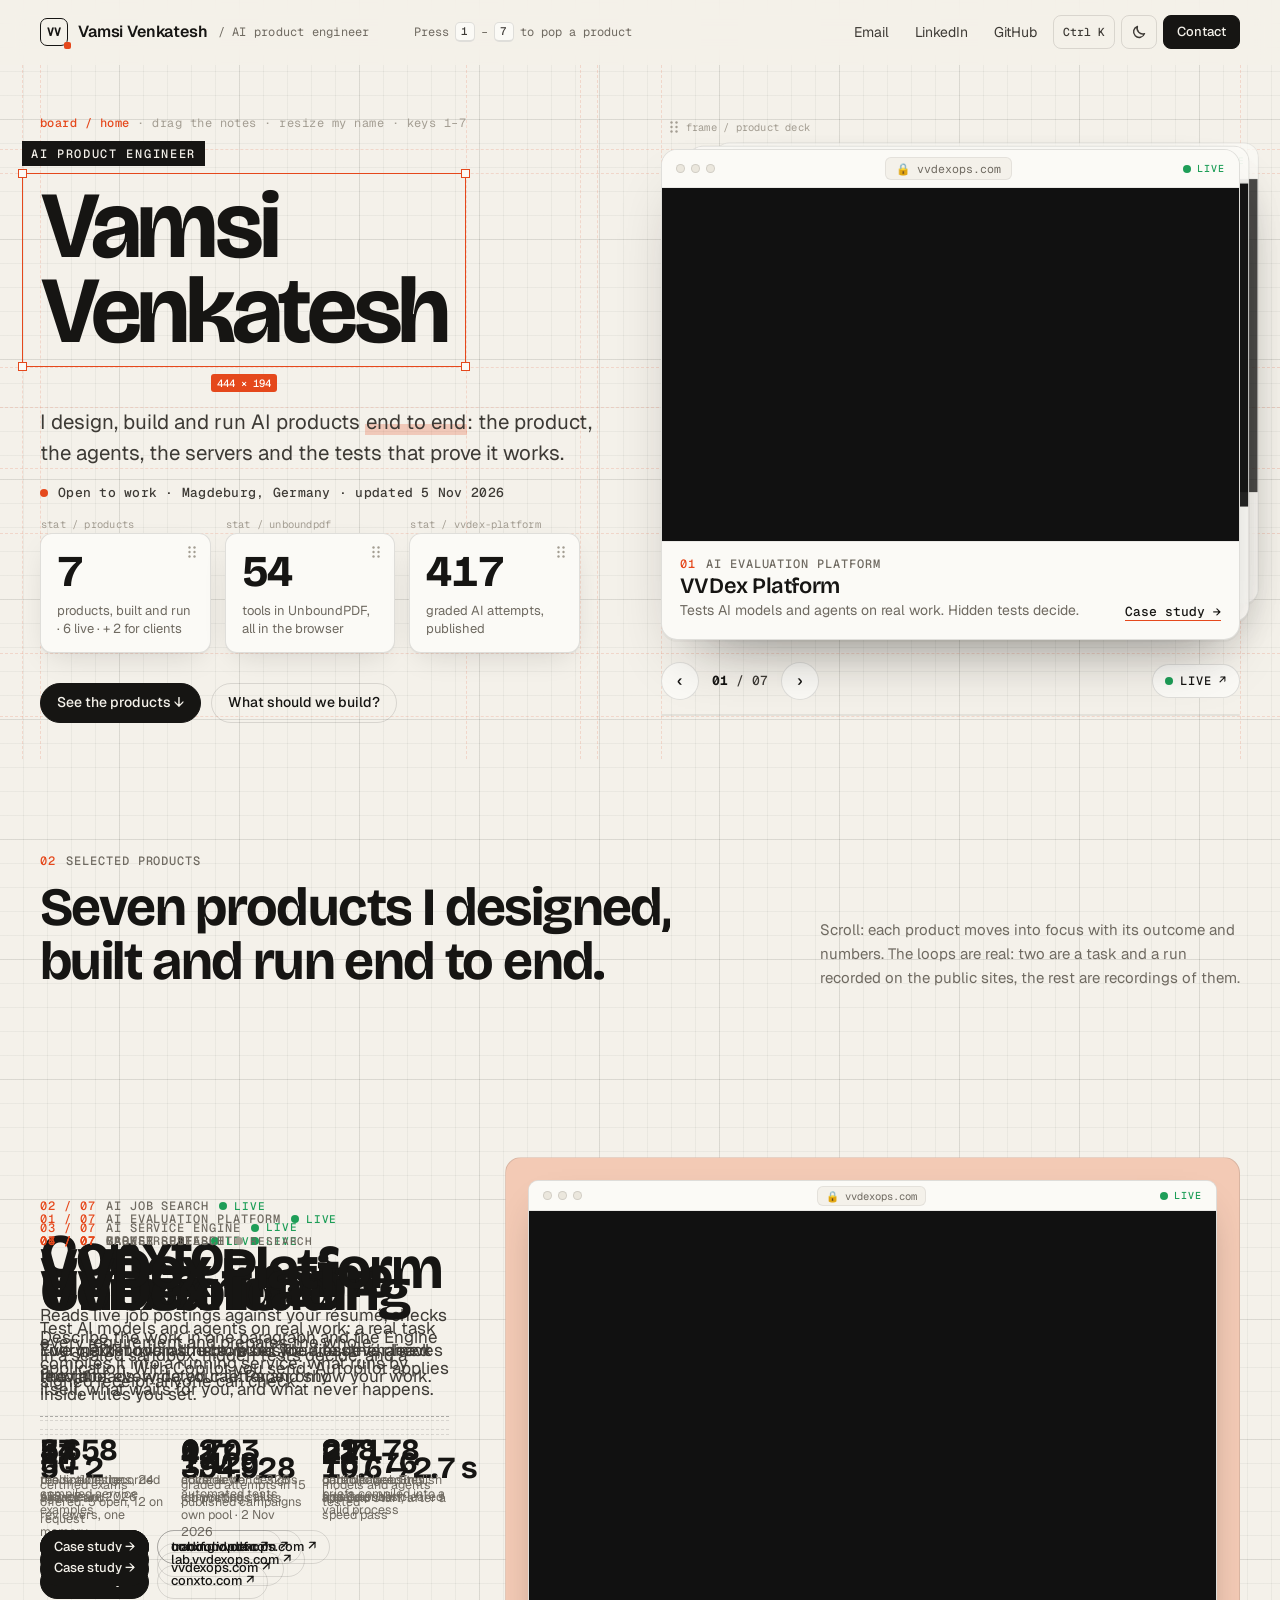
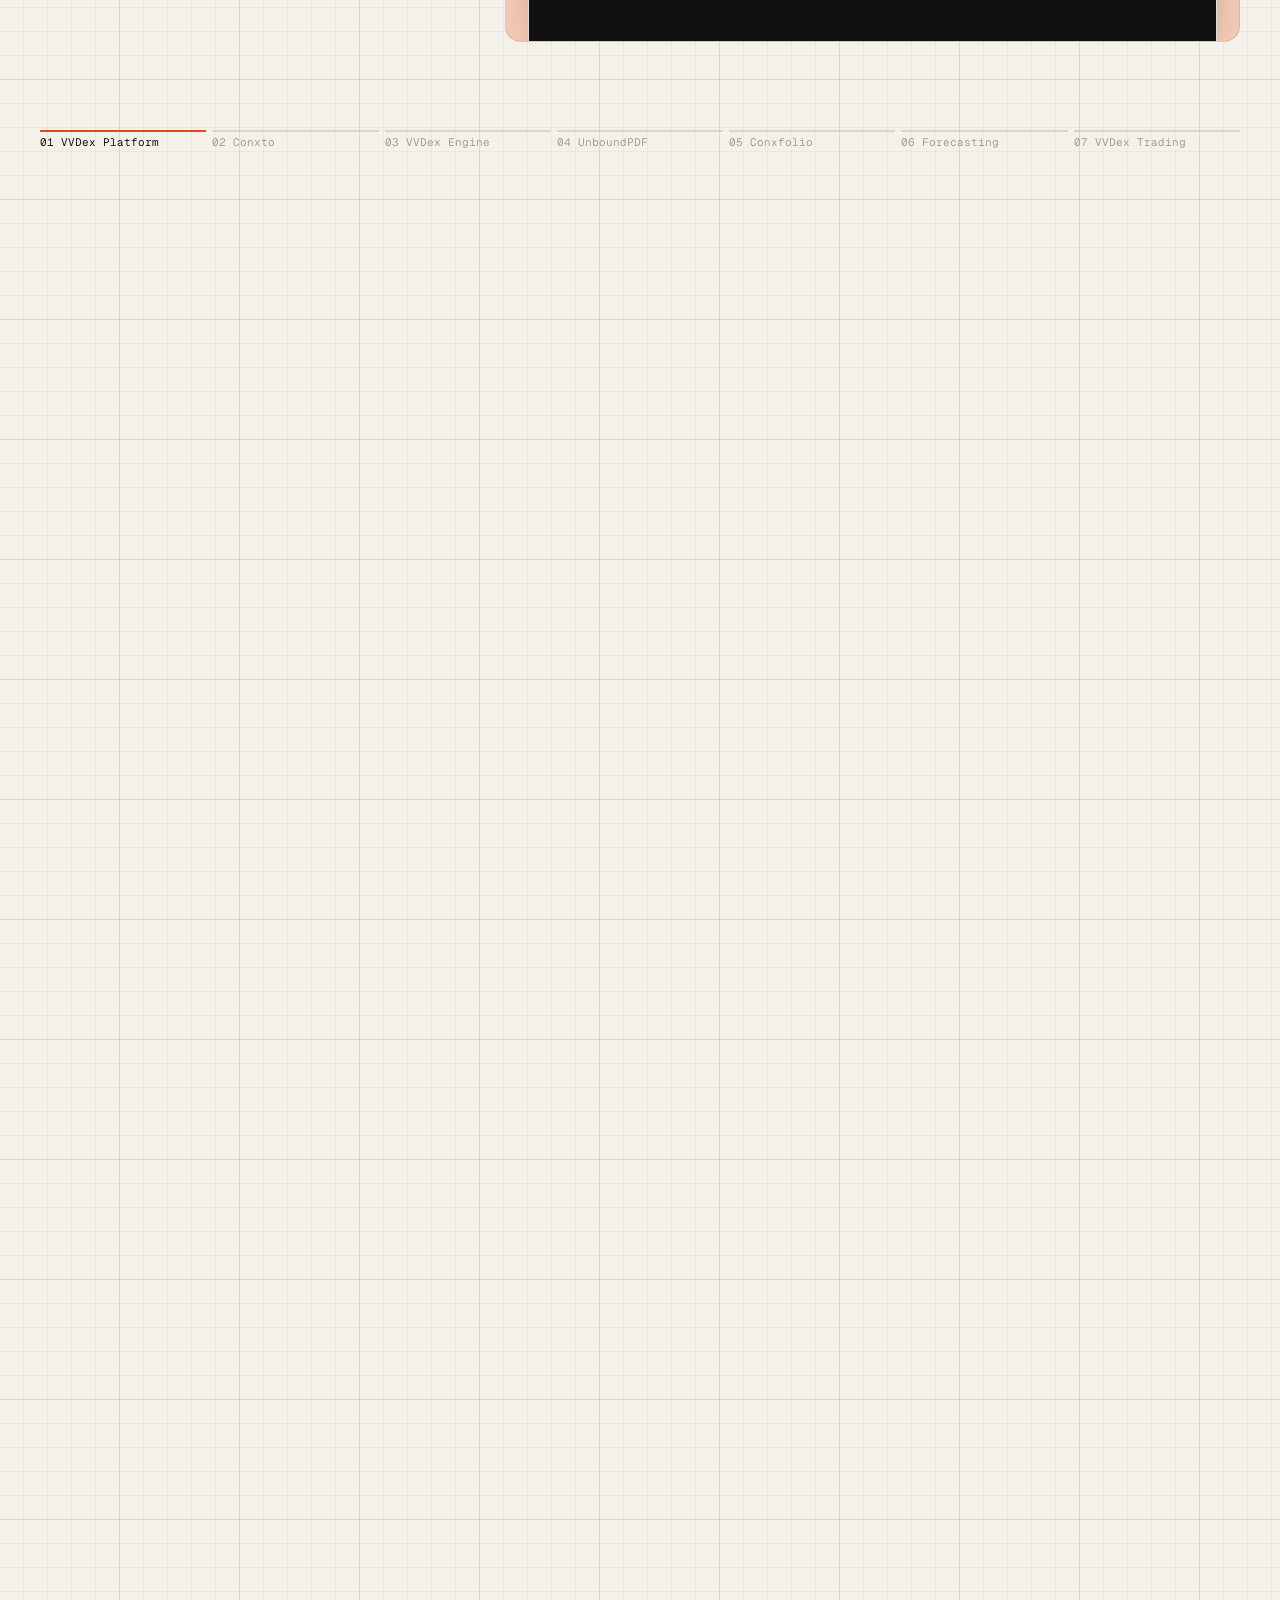
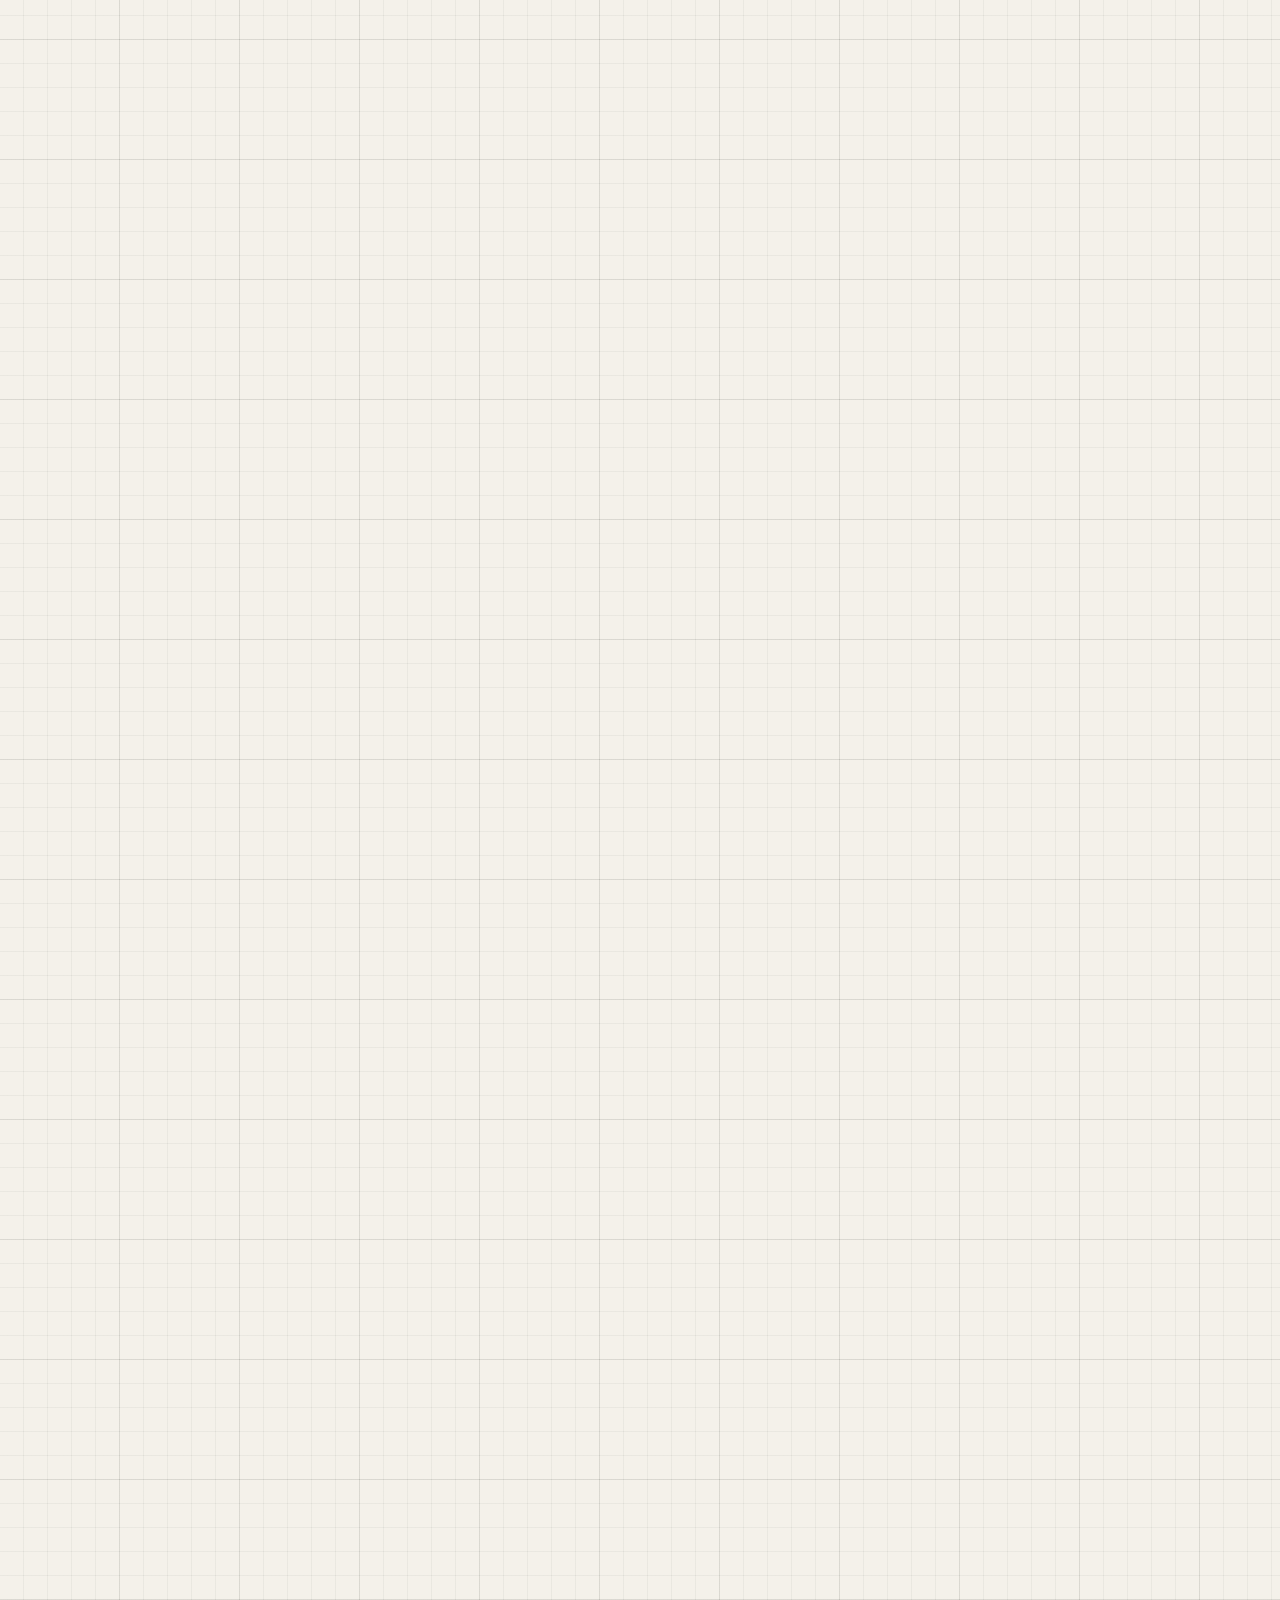
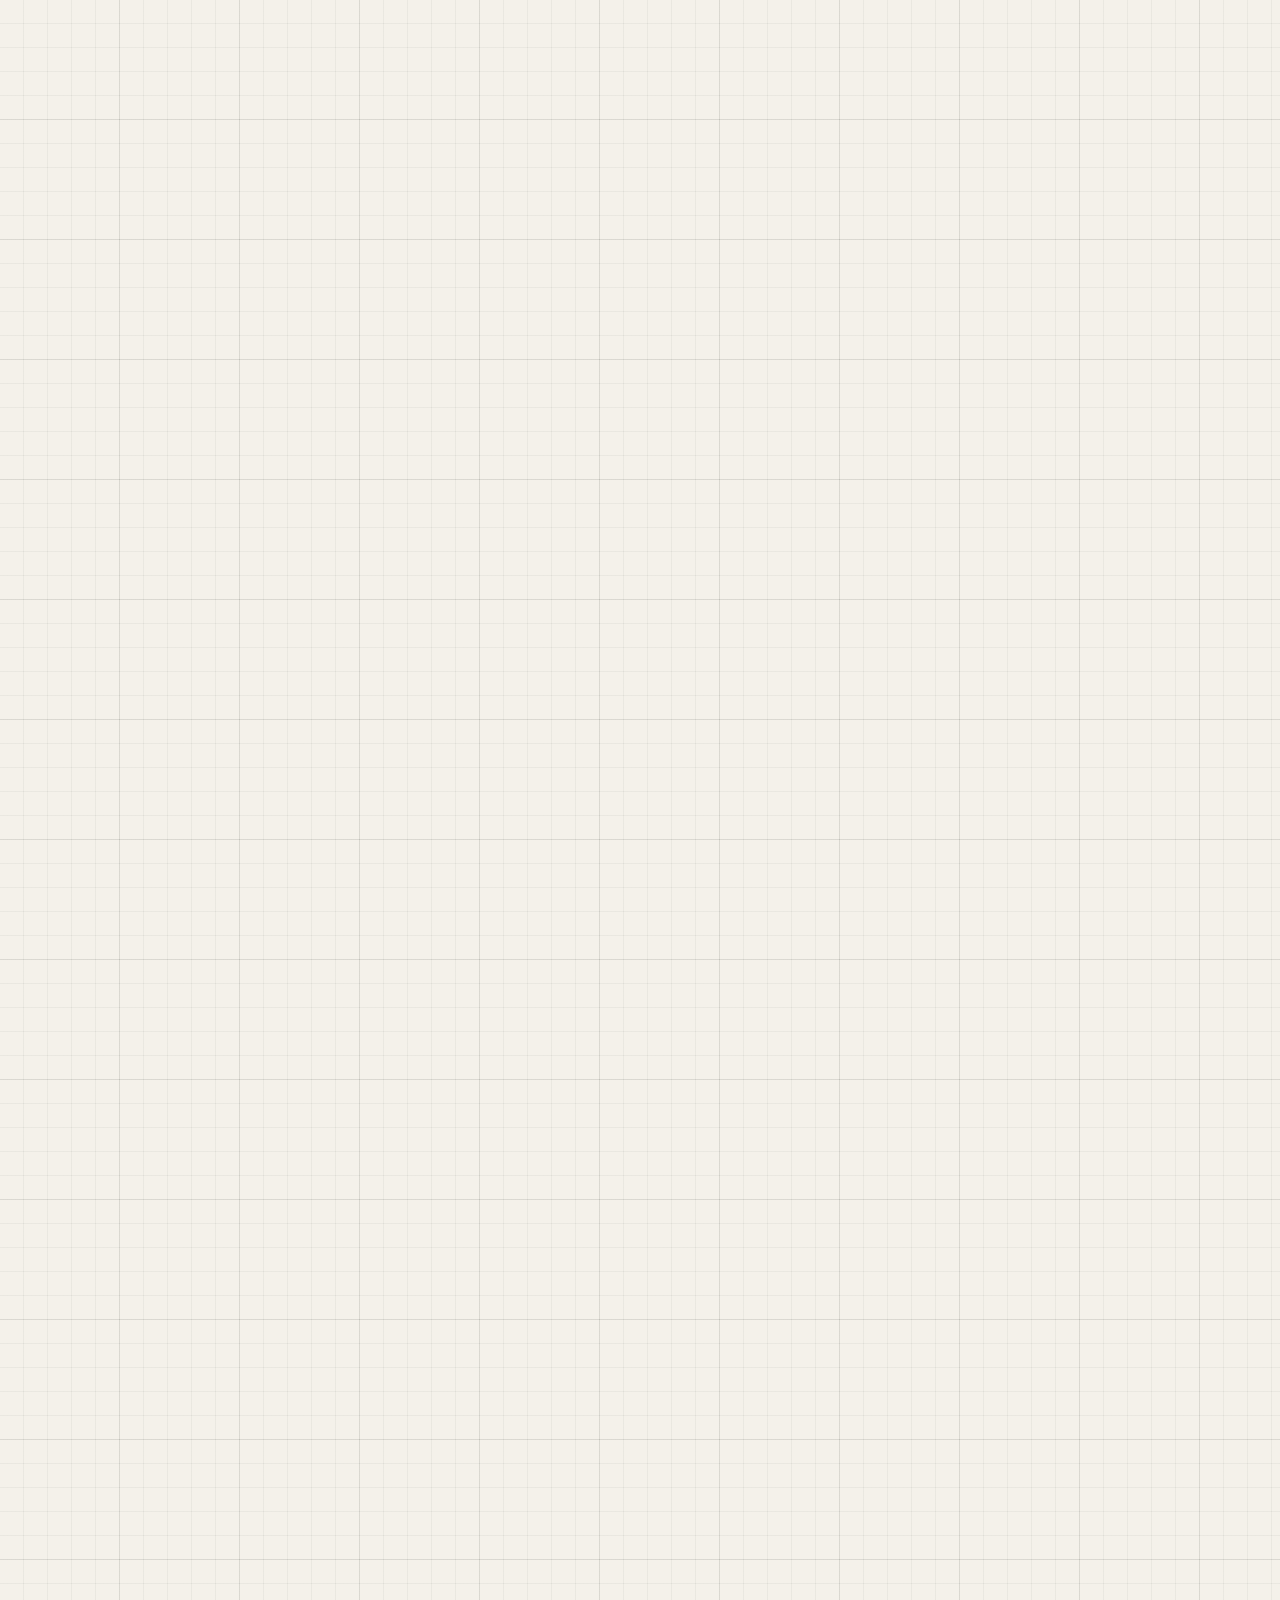
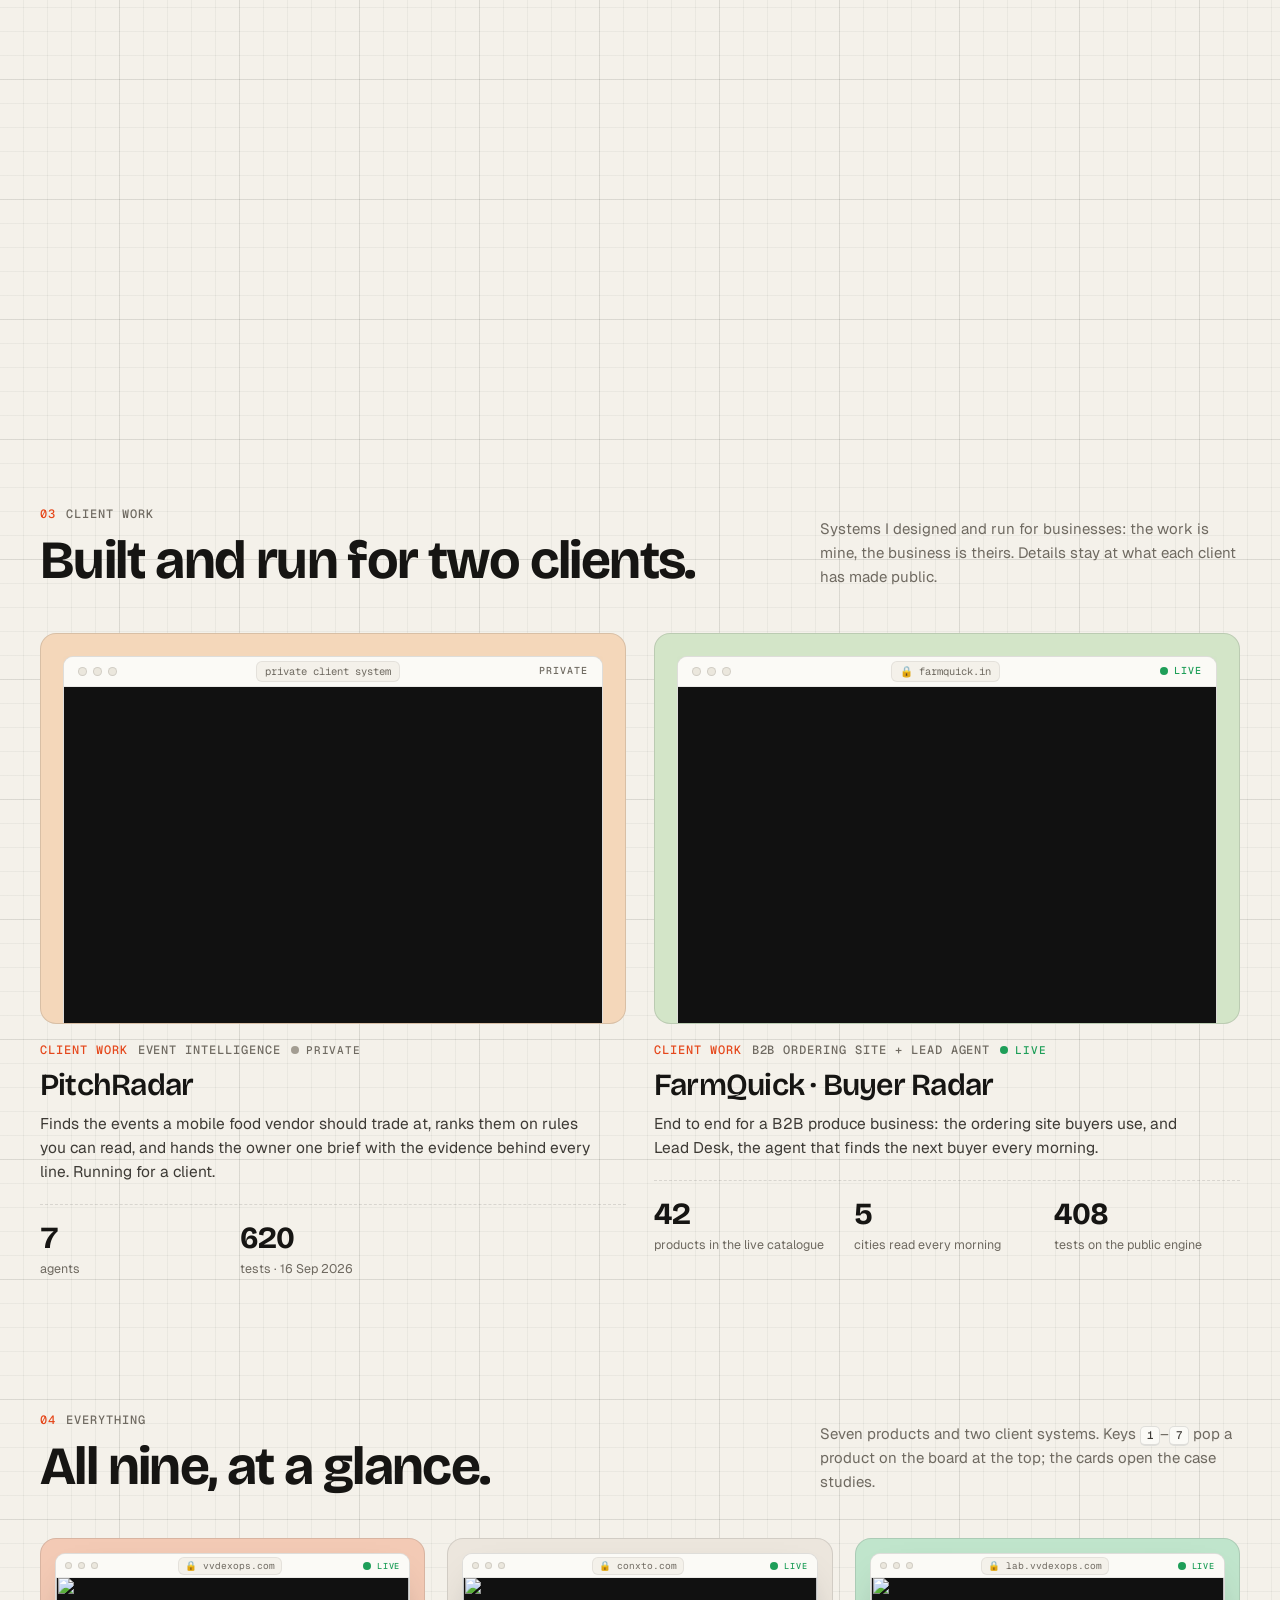
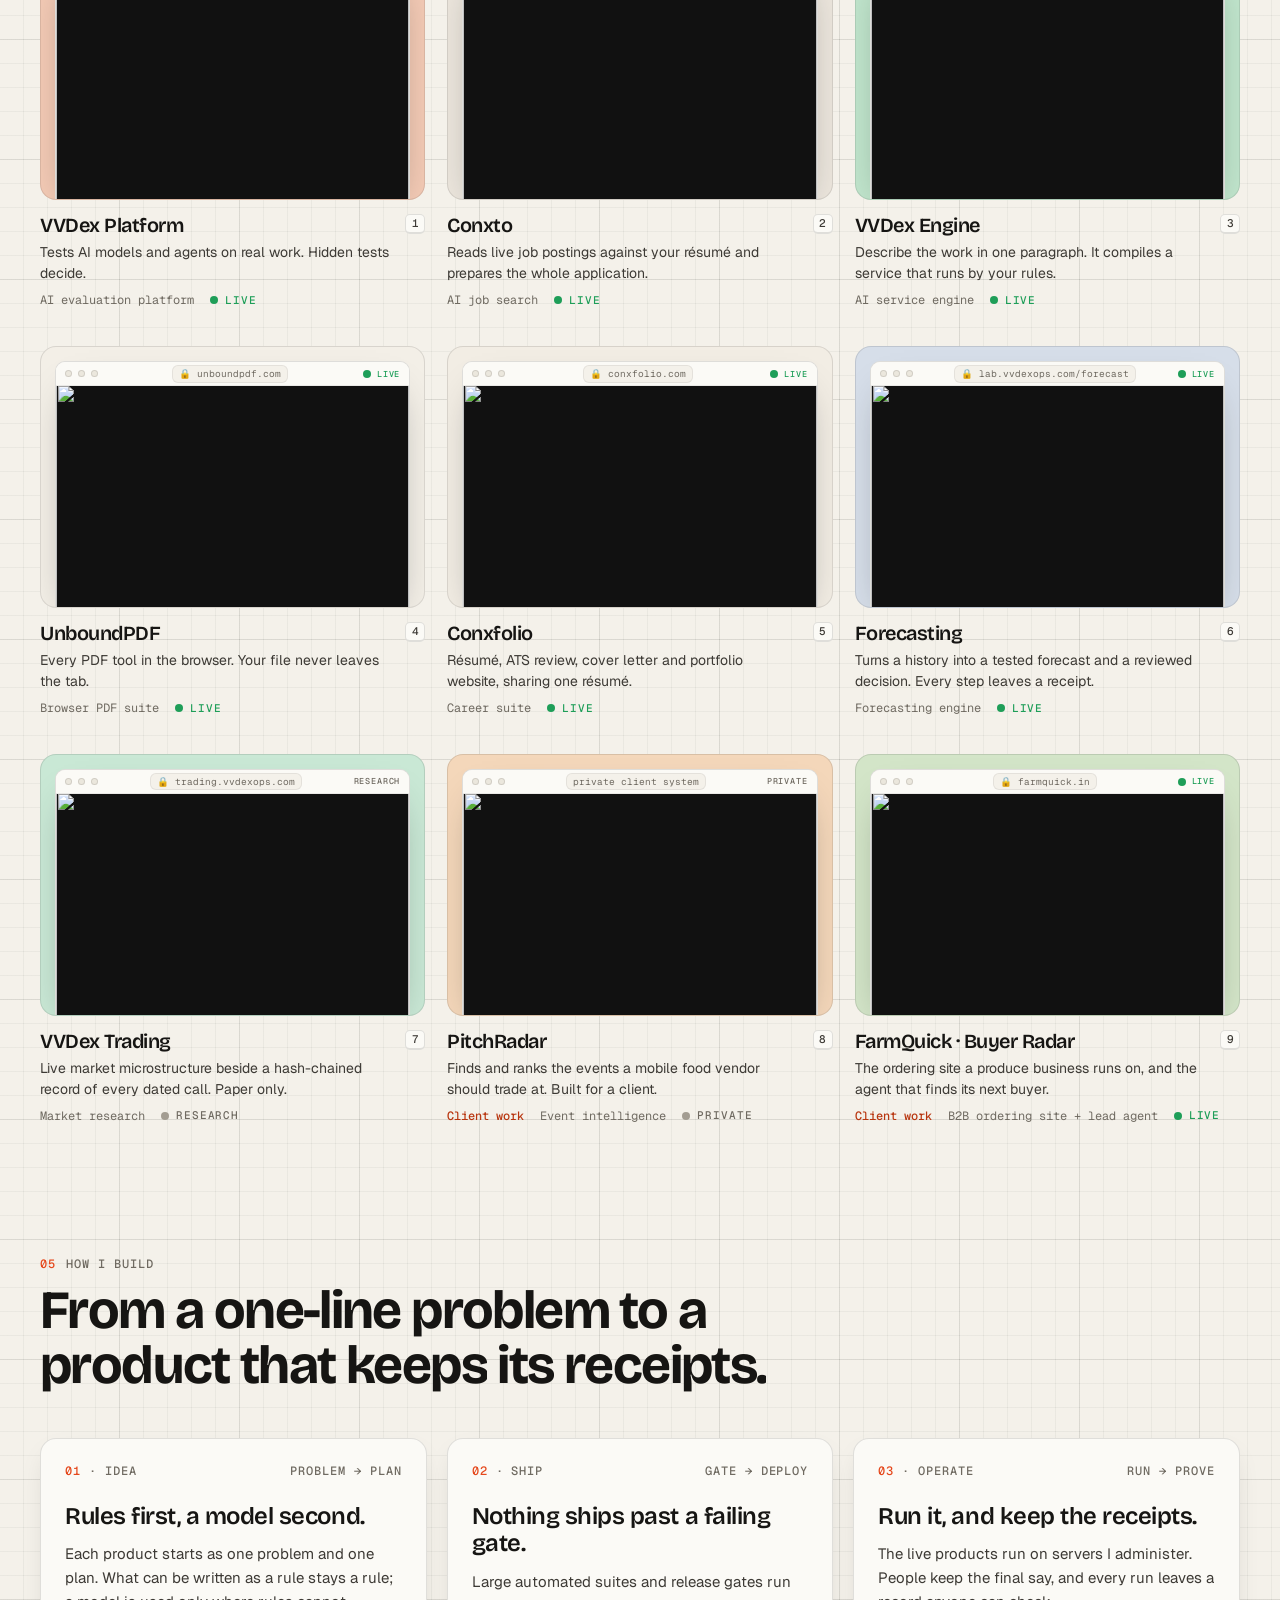
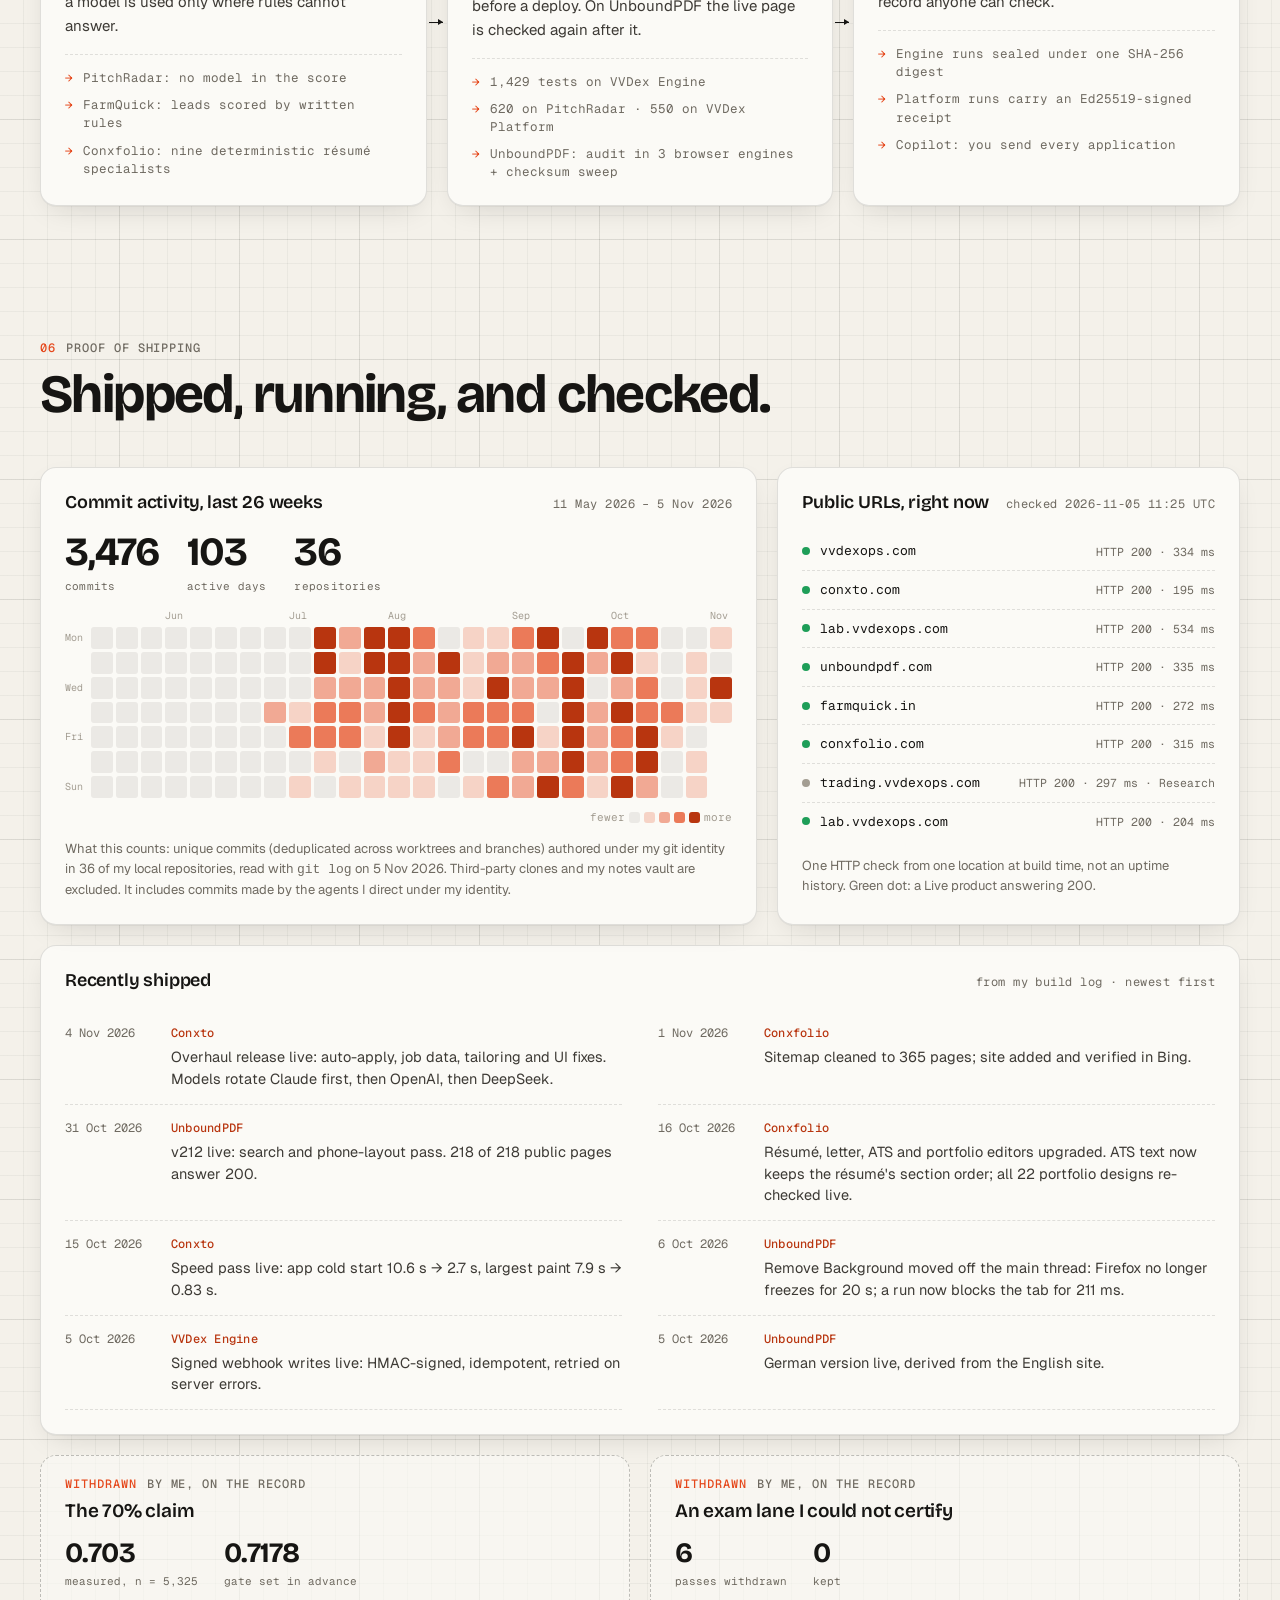
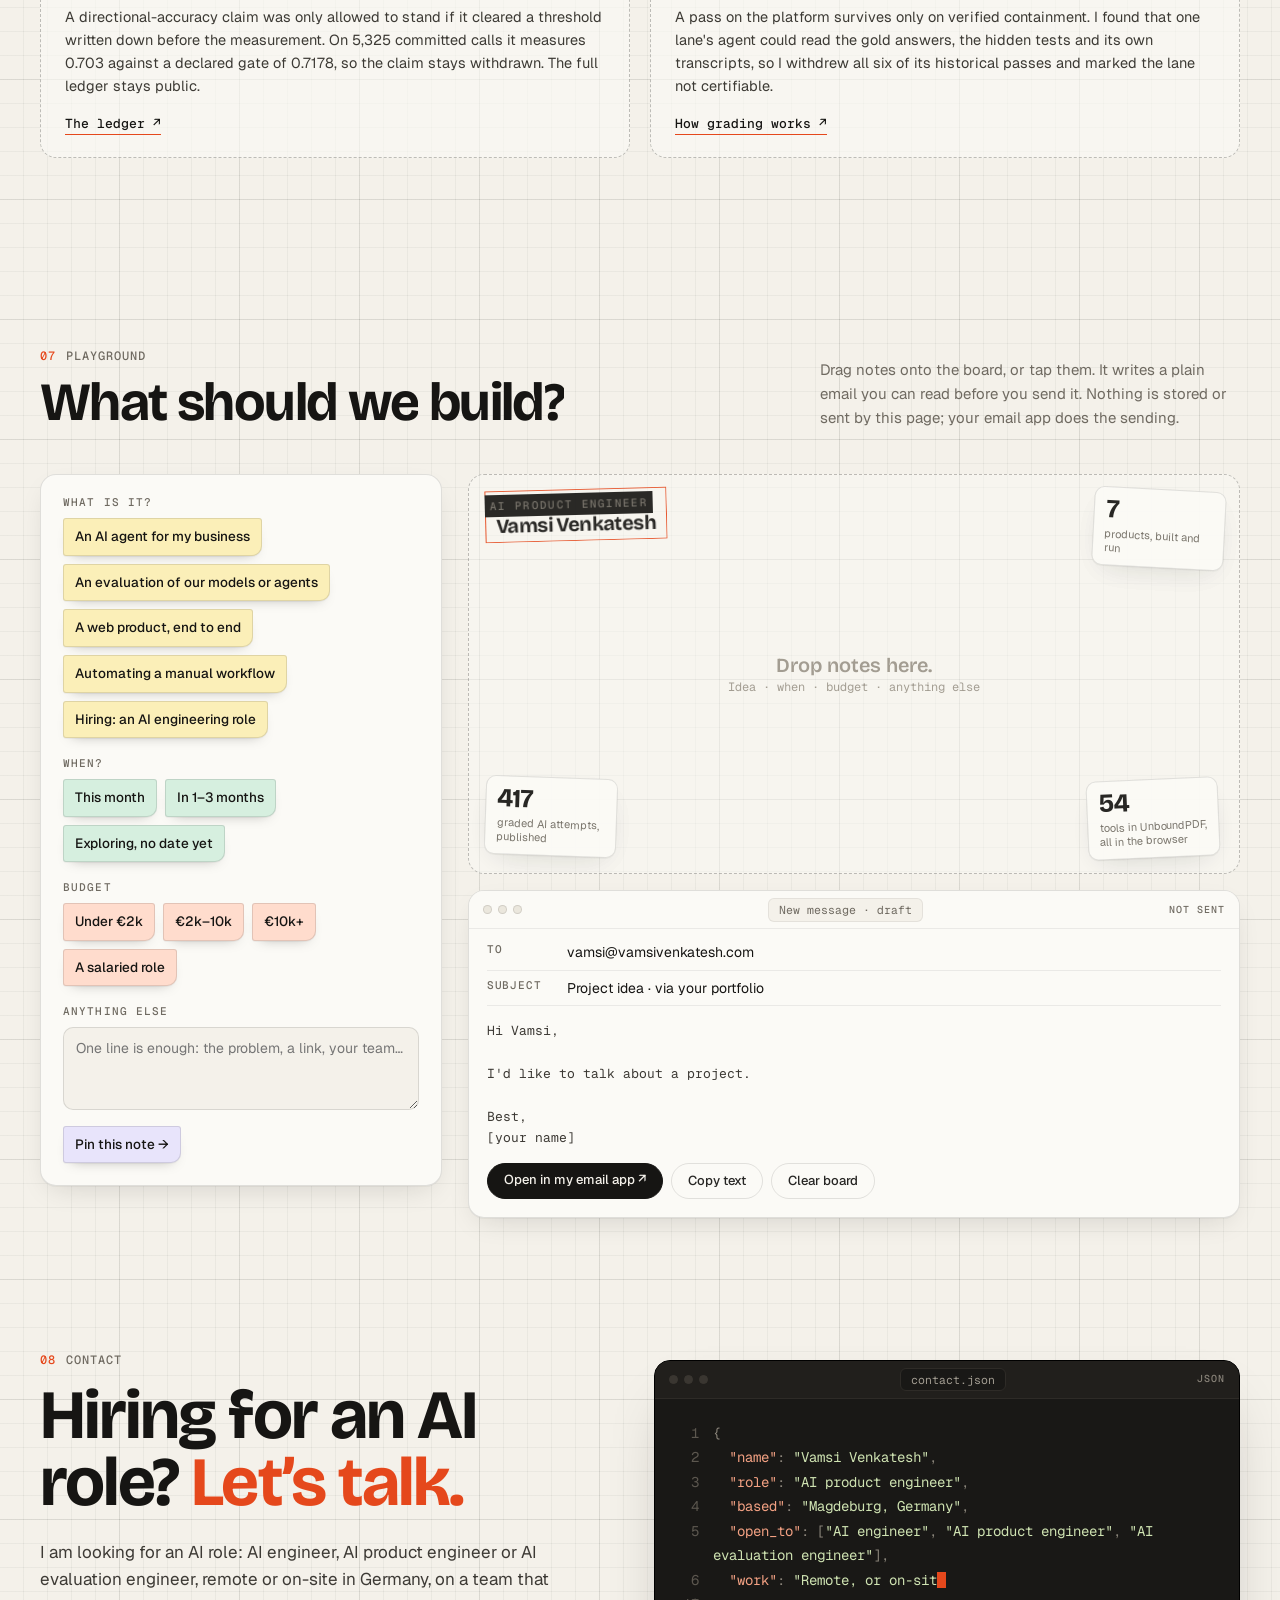
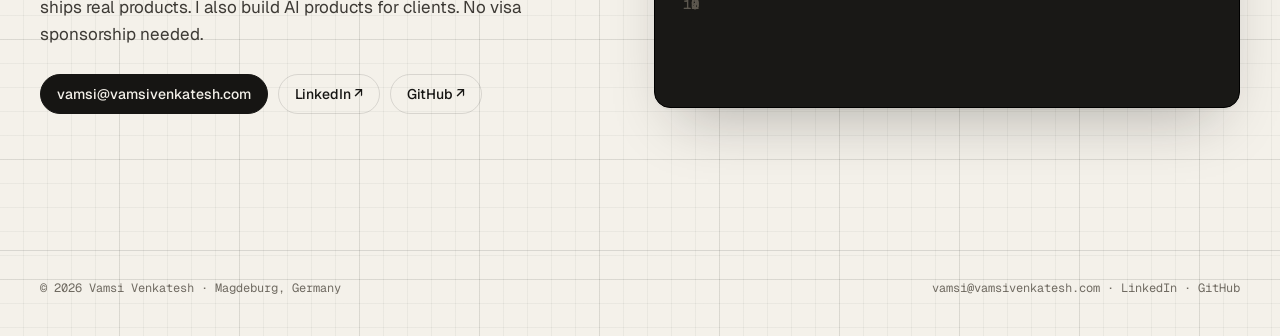
==== commit 26d27a4e: "v2: up-to-date product content, motion and playgrounds; client work split from products" ====
--- a/index.html
+++ b/index.html
@@ -5,164 +5,306 @@
 <meta name="viewport" content="width=device-width, initial-scale=1">
 <title>Vamsi Venkatesh — AI product engineer</title>
 <meta name="description" content="I design, build and run AI products end to end: the product, the agents, the servers and the tests that prove it works.">
-<meta name="theme-color" content="#f4f1ea">
+<meta name="theme-color" content="#f4f1ea" media="(prefers-color-scheme: light)">
+<meta name="theme-color" content="#121110" media="(prefers-color-scheme: dark)">
 <link rel="preconnect" href="https://fonts.googleapis.com">
 <link rel="preconnect" href="https://fonts.gstatic.com" crossorigin>
 <link rel="stylesheet" href="https://fonts.googleapis.com/css2?family=Bricolage+Grotesque:opsz,wght@12..96,400..800&family=Geist:wght@400;500;600&family=Geist+Mono:wght@400;500&display=swap">
 <link rel="stylesheet" href="assets/site.css">
-<script>document.documentElement.classList.add('js')</script>
+<script>document.documentElement.classList.add('js');try{var t=localStorage.getItem('vv-theme');if(t==='dark'||t==='light')document.documentElement.dataset.theme=t}catch(e){}</script>
 </head>
 <body data-page="home">
 <a class="skip" href="#main">Skip to content</a>
 <header class="top"><div class="wrap">
   <a class="brand" href="./" aria-label="Vamsi Venkatesh, home"><span class="mark" aria-hidden="true">VV</span><span>Vamsi Venkatesh</span><small>/ AI product engineer</small></a>
-  <div class="keys" aria-hidden="true"><span>Press</span><kbd>1</kbd><span>–</span><kbd>8</kbd><span>to open a product</span></div>
-  <nav aria-label="Contact">
+  <div class="keys" aria-hidden="true"><span>Press</span><kbd>1</kbd><span>–</span><kbd>7</kbd><span>to pop a product</span></div>
+  <nav aria-label="Site">
     <a class="txt hide-m" href="mailto:vamsi@vamsivenkatesh.com">Email</a>
     <a class="txt hide-m" href="https://www.linkedin.com/in/vamsivenkatesh" rel="noopener">LinkedIn</a>
-    <a class="txt" href="https://github.com/vamsi-venkatesh" rel="noopener">GitHub</a>
-    <a class="pill sm" href="#contact">Contact</a>
+    <a class="txt hide-s" href="https://github.com/vamsi-venkatesh" rel="noopener">GitHub</a>
+    <button class="ibtn cmdk-btn" type="button" data-cmdk aria-label="Open the command bar (Ctrl+K)"><span class="k-mac">⌘K</span><span class="k-oth">Ctrl K</span></button>
+    <button class="ibtn theme-btn" type="button" data-theme-toggle aria-label="Switch colour theme"><svg width="16" height="16" viewBox="0 0 16 16" aria-hidden="true"><path class="i-moon" d="M13.5 9.6A5.6 5.6 0 0 1 6.4 2.5a5.6 5.6 0 1 0 7.1 7.1Z" fill="none" stroke="currentColor" stroke-width="1.4" stroke-linejoin="round"/><g class="i-sun" fill="none" stroke="currentColor" stroke-width="1.4" stroke-linecap="round"><circle cx="8" cy="8" r="3"/><path d="M8 1.2v1.6M8 13.2v1.6M1.2 8h1.6M13.2 8h1.6M3.2 3.2l1.1 1.1M11.7 11.7l1.1 1.1M3.2 12.8l1.1-1.1M11.7 4.3l1.1-1.1"/></g></svg></button>
+    <a class="pill sm" href="#build">Contact</a>
   </nav>
 </div></header>
 <main id="main">
 <section class="hero" aria-label="Introduction">
   <div class="guides" aria-hidden="true"></div>
-  <div class="wrap"><div class="hero-grid">
+  <div class="wrap"><div class="board" id="board" data-board>
+    <div class="board-bar" aria-label="Board controls">
+      <span class="mono"><b>board / home</b><span class="hide-s"> · drag the notes · resize my name · keys 1–7</span><span class="show-s"> · drag <svg width="10" height="14" viewBox="0 0 10 14" aria-hidden="true"><g fill="currentColor"><circle cx="2.5" cy="2.5" r="1.2"/><circle cx="7.5" cy="2.5" r="1.2"/><circle cx="2.5" cy="7" r="1.2"/><circle cx="7.5" cy="7" r="1.2"/><circle cx="2.5" cy="11.5" r="1.2"/><circle cx="7.5" cy="11.5" r="1.2"/></g></svg></span></span>
+      <button class="reset" type="button" data-reset disabled>↺ Reset board</button>
+    </div>
+    <div class="board-ov" aria-hidden="true"></div>
+    <div class="hero-grid">
     <div class="develop">
-      <div class="select" data-guide>
-        <span class="h"></span><span class="h"></span><span class="h"></span><span class="h"></span>
+      <div class="select namebox" data-guide>
+        <span class="h" data-rs="nw"></span><span class="h" data-rs="ne"></span><span class="h" data-rs="sw"></span><span class="h" data-rs="se"></span>
         <span class="tag" data-scramble="AI PRODUCT ENGINEER" aria-hidden="true">AI PRODUCT ENGINEER</span>
-        <h1 class="name"><span class="sr">Vamsi Venkatesh, AI product engineer. </span><span aria-hidden="true">Vamsi<br>Venkatesh</span></h1>
+        <h1 class="name"><span class="sr">Vamsi Venkatesh, AI product engineer. </span><span aria-hidden="true">Vamsi Venkatesh</span></h1>
         <span class="dim" aria-hidden="true"></span>
       </div>
       <p class="lede" data-guide>I design, build and run AI products <mark>end to end</mark>: the product, the agents, the servers and the tests that prove it works.</p>
-      <p class="open"><i class="dot accent" aria-hidden="true"></i>Open to work · Magdeburg, Germany</p>
-      <div class="stats" data-guide>
-        <div class="stat" data-frame="stat / products"><strong data-count="8">8</strong><span>products, designed, built and run · 6 live</span></div>
-        <div class="stat" data-frame="stat / unboundpdf"><strong data-count="54">54</strong><span>tools in UnboundPDF, all in the browser</span></div>
-        <div class="stat" data-frame="stat / vvdex-platform"><strong data-count="417">417</strong><span>graded AI attempts, published</span></div>
-      </div>
-      <div class="ctas"><a class="pill" href="#work">See the products ↓</a><a class="pill ghost" href="mailto:vamsi@vamsivenkatesh.com">Email me</a></div>
-    </div>
-    <div class="deck develop" data-guide aria-roledescription="carousel" aria-label="Product recordings">
+      <p class="open"><i class="dot accent" aria-hidden="true"></i>Open to work · Magdeburg, Germany · updated 5 Nov 2026</p>
+      <div class="stats" data-guide><div class="stat drag" data-drag="stat-products" data-frame="stat / products"><button class="grip" type="button" aria-label="Move the products note (arrow keys)"><svg width="10" height="14" viewBox="0 0 10 14" aria-hidden="true"><g fill="currentColor"><circle cx="2.5" cy="2.5" r="1.2"/><circle cx="7.5" cy="2.5" r="1.2"/><circle cx="2.5" cy="7" r="1.2"/><circle cx="7.5" cy="7" r="1.2"/><circle cx="2.5" cy="11.5" r="1.2"/><circle cx="7.5" cy="11.5" r="1.2"/></g></svg></button><strong data-count="7">7</strong><span>products, built and run · 6 live · + 2 for clients</span></div><div class="stat drag" data-drag="stat-unboundpdf" data-frame="stat / unboundpdf"><button class="grip" type="button" aria-label="Move the unboundpdf note (arrow keys)"><svg width="10" height="14" viewBox="0 0 10 14" aria-hidden="true"><g fill="currentColor"><circle cx="2.5" cy="2.5" r="1.2"/><circle cx="7.5" cy="2.5" r="1.2"/><circle cx="2.5" cy="7" r="1.2"/><circle cx="7.5" cy="7" r="1.2"/><circle cx="2.5" cy="11.5" r="1.2"/><circle cx="7.5" cy="11.5" r="1.2"/></g></svg></button><strong data-count="54">54</strong><span>tools in UnboundPDF, all in the browser</span></div><div class="stat drag" data-drag="stat-vvdex-platform" data-frame="stat / vvdex-platform"><button class="grip" type="button" aria-label="Move the vvdex-platform note (arrow keys)"><svg width="10" height="14" viewBox="0 0 10 14" aria-hidden="true"><g fill="currentColor"><circle cx="2.5" cy="2.5" r="1.2"/><circle cx="7.5" cy="2.5" r="1.2"/><circle cx="2.5" cy="7" r="1.2"/><circle cx="7.5" cy="7" r="1.2"/><circle cx="2.5" cy="11.5" r="1.2"/><circle cx="7.5" cy="11.5" r="1.2"/></g></svg></button><strong data-count="417">417</strong><span>graded AI attempts, published</span></div></div>
+      <div class="ctas"><a class="pill" href="#work">See the products ↓</a><a class="pill ghost" href="#build">What should we build?</a></div>
+    </div>
+    <div class="deck develop drag" data-drag="deck" data-guide aria-roledescription="carousel" aria-label="Product recordings">
+      <button class="grip deck-grip" type="button" aria-label="Move the product deck (arrow keys)"><svg width="10" height="14" viewBox="0 0 10 14" aria-hidden="true"><g fill="currentColor"><circle cx="2.5" cy="2.5" r="1.2"/><circle cx="7.5" cy="2.5" r="1.2"/><circle cx="2.5" cy="7" r="1.2"/><circle cx="7.5" cy="7" r="1.2"/><circle cx="2.5" cy="11.5" r="1.2"/><circle cx="7.5" cy="11.5" r="1.2"/></g></svg><span>frame / product deck</span></button>
       <div class="deck-stage">
-      <article class="slide" data-pos="0" data-url="https://vvdexops.com/" data-live="1" data-case="work/vvdex-platform/" aria-roledescription="slide" aria-label="1 of 8: VVDex Platform">
+      <article class="slide" data-pos="0" data-url="https://vvdexops.com/" data-live="1" data-case="work/vvdex-platform/" aria-roledescription="slide" aria-label="1 of 7: VVDex Platform">
         <div class="chrome" aria-hidden="true"><span class="tl"><i></i><i></i><i></i></span><span class="host">🔒 vvdexops.com</span><span class="st status live"><i class="dot live"></i>Live</span></div>
-        <div class="media"><video class="" muted loop playsinline preload="none" poster="media/vvdex-platform.jpg" data-src="media/vvdex-platform.mp4" aria-label="VVDex Platform: screen recording of the public site"></video></div>
-        <div class="slide-body"><div><div class="eyebrow"><b>01</b>AI evaluation platform</div><h3>VVDex Platform</h3><p>Tests AI models and agents on real work. Hidden tests decide.</p></div><a class="txtlink" href="work/vvdex-platform/">Case study →</a></div>
-      </article>
-      <article class="slide" data-pos="1" data-url="https://conxto.com/" data-live="1" data-case="work/conxto/" aria-roledescription="slide" aria-label="2 of 8: Conxto">
+        <div class="media"><video class="" muted loop playsinline preload="none" poster="media/vvdex-platform.jpg" data-src="media/vvdex-platform.mp4" aria-label="VVDex Platform: real task recorded on the public site"></video></div>
+        <div class="slide-body"><div><div class="eyebrow"><b>01</b>AI evaluation platform</div><h3>VVDex Platform</h3><p>Tests AI models and agents on real work. Hidden tests decide.</p></div><a class="txtlink" href="work/vvdex-platform/" data-vt="vvdex-platform">Case study →</a></div>
+      </article>
+      <article class="slide" data-pos="1" data-url="https://conxto.com/" data-live="1" data-case="work/conxto/" aria-roledescription="slide" aria-label="2 of 7: Conxto">
         <div class="chrome" aria-hidden="true"><span class="tl"><i></i><i></i><i></i></span><span class="host">🔒 conxto.com</span><span class="st status live"><i class="dot live"></i>Live</span></div>
         <div class="media"><video class="" muted loop playsinline preload="none" poster="media/conxto.jpg" data-src="media/conxto.mp4" aria-label="Conxto: screen recording of the public site"></video></div>
-        <div class="slide-body"><div><div class="eyebrow"><b>02</b>AI job search</div><h3>Conxto</h3><p>Reads live job postings against your résumé and prepares the whole application.</p></div><a class="txtlink" href="work/conxto/">Case study →</a></div>
-      </article>
-      <article class="slide" data-pos="2" data-url="https://lab.vvdexops.com/" data-live="1" data-case="work/vvdex-engine/" aria-roledescription="slide" aria-label="3 of 8: VVDex Engine">
+        <div class="slide-body"><div><div class="eyebrow"><b>02</b>AI job search</div><h3>Conxto</h3><p>Reads live job postings against your résumé and prepares the whole application.</p></div><a class="txtlink" href="work/conxto/" data-vt="conxto">Case study →</a></div>
+      </article>
+      <article class="slide" data-pos="2" data-url="https://lab.vvdexops.com/" data-live="1" data-case="work/vvdex-engine/" aria-roledescription="slide" aria-label="3 of 7: VVDex Engine">
         <div class="chrome" aria-hidden="true"><span class="tl"><i></i><i></i><i></i></span><span class="host">🔒 lab.vvdexops.com</span><span class="st status live"><i class="dot live"></i>Live</span></div>
         <div class="media"><video class="" muted loop playsinline preload="none" poster="media/vvdex-engine.jpg" data-src="media/vvdex-engine.mp4" aria-label="VVDex Engine: screen recording of the public site"></video></div>
-        <div class="slide-body"><div><div class="eyebrow"><b>03</b>AI service engine</div><h3>VVDex Engine</h3><p>Describe the work in one paragraph. It compiles a service that runs by your rules.</p></div><a class="txtlink" href="work/vvdex-engine/">Case study →</a></div>
-      </article>
-      <article class="slide" data-pos="hide" data-url="https://unboundpdf.com/" data-live="1" data-case="work/unboundpdf/" aria-roledescription="slide" aria-label="4 of 8: UnboundPDF">
+        <div class="slide-body"><div><div class="eyebrow"><b>03</b>AI service engine</div><h3>VVDex Engine</h3><p>Describe the work in one paragraph. It compiles a service that runs by your rules.</p></div><a class="txtlink" href="work/vvdex-engine/" data-vt="vvdex-engine">Case study →</a></div>
+      </article>
+      <article class="slide" data-pos="hide" data-url="https://unboundpdf.com/" data-live="1" data-case="work/unboundpdf/" aria-roledescription="slide" aria-label="4 of 7: UnboundPDF">
         <div class="chrome" aria-hidden="true"><span class="tl"><i></i><i></i><i></i></span><span class="host">🔒 unboundpdf.com</span><span class="st status live"><i class="dot live"></i>Live</span></div>
-        <div class="media"><video class="" muted loop playsinline preload="none" poster="media/unboundpdf.jpg" data-src="media/unboundpdf.mp4" aria-label="UnboundPDF: screen recording of the public site"></video></div>
-        <div class="slide-body"><div><div class="eyebrow"><b>04</b>Browser PDF suite</div><h3>UnboundPDF</h3><p>Every PDF tool in the browser. Your file never leaves the tab.</p></div><a class="txtlink" href="work/unboundpdf/">Case study →</a></div>
-      </article>
-      <article class="slide" data-pos="hide" data-url="https://farmquick.in/" data-live="1" data-case="work/farmquick/" aria-roledescription="slide" aria-label="5 of 8: FarmQuick">
-        <div class="chrome" aria-hidden="true"><span class="tl"><i></i><i></i><i></i></span><span class="host">🔒 farmquick.in</span><span class="st status live"><i class="dot live"></i>Live</span></div>
-        <div class="media"><video class="" muted loop playsinline preload="none" poster="media/farmquick.jpg" data-src="media/farmquick.mp4" aria-label="FarmQuick: screen recording of the public site"></video></div>
-        <div class="slide-body"><div><div class="eyebrow"><b>05</b>B2B commerce + lead agent</div><h3>FarmQuick</h3><p>The ordering site a produce business runs on, and the agent that finds its next buyer.</p></div><a class="txtlink" href="work/farmquick/">Case study →</a></div>
-      </article>
-      <article class="slide" data-pos="hide" data-url="https://conxfolio.com/" data-live="1" data-case="work/conxfolio/" aria-roledescription="slide" aria-label="6 of 8: Conxfolio">
+        <div class="media"><video class="" muted loop playsinline preload="none" poster="media/unboundpdf.jpg" data-src="media/unboundpdf.mp4" aria-label="UnboundPDF: real task recorded on the public site"></video></div>
+        <div class="slide-body"><div><div class="eyebrow"><b>04</b>Browser PDF suite</div><h3>UnboundPDF</h3><p>Every PDF tool in the browser. Your file never leaves the tab.</p></div><a class="txtlink" href="work/unboundpdf/" data-vt="unboundpdf">Case study →</a></div>
+      </article>
+      <article class="slide" data-pos="hide" data-url="https://conxfolio.com/" data-live="1" data-case="work/conxfolio/" aria-roledescription="slide" aria-label="5 of 7: Conxfolio">
         <div class="chrome" aria-hidden="true"><span class="tl"><i></i><i></i><i></i></span><span class="host">🔒 conxfolio.com</span><span class="st status live"><i class="dot live"></i>Live</span></div>
         <div class="media"><video class="" muted loop playsinline preload="none" poster="media/conxfolio.jpg" data-src="media/conxfolio.mp4" aria-label="Conxfolio: screen recording of the public site"></video></div>
-        <div class="slide-body"><div><div class="eyebrow"><b>06</b>Career suite</div><h3>Conxfolio</h3><p>Résumé, ATS review, cover letter and portfolio website, sharing one résumé.</p></div><a class="txtlink" href="work/conxfolio/">Case study →</a></div>
-      </article>
-      <article class="slide" data-pos="hide" data-url="" data-live="0" data-case="work/pitchradar/" aria-roledescription="slide" aria-label="7 of 8: PitchRadar">
-        <div class="chrome" aria-hidden="true"><span class="tl"><i></i><i></i><i></i></span><span class="host">private client system</span><span class="st status other">Private</span></div>
-        <div class="media"><video class="" muted loop playsinline preload="none" poster="media/pitchradar.jpg" data-src="media/pitchradar.mp4" aria-label="PitchRadar: real product screens"></video></div>
-        <div class="slide-body"><div><div class="eyebrow"><b>07</b>Event intelligence · client</div><h3>PitchRadar</h3><p>Finds and ranks the events a mobile food vendor should trade at. Built for a client.</p></div><a class="txtlink" href="work/pitchradar/">Case study →</a></div>
-      </article>
-      <article class="slide" data-pos="hide" data-url="https://trading.vvdexops.com/" data-live="0" data-case="work/vvdex-trading/" aria-roledescription="slide" aria-label="8 of 8: VVDex Trading">
+        <div class="slide-body"><div><div class="eyebrow"><b>05</b>Career suite</div><h3>Conxfolio</h3><p>Résumé, ATS review, cover letter and portfolio website, sharing one résumé.</p></div><a class="txtlink" href="work/conxfolio/" data-vt="conxfolio">Case study →</a></div>
+      </article>
+      <article class="slide" data-pos="hide" data-url="https://lab.vvdexops.com/forecast/" data-live="1" data-case="work/forecasting/" aria-roledescription="slide" aria-label="6 of 7: Forecasting">
+        <div class="chrome" aria-hidden="true"><span class="tl"><i></i><i></i><i></i></span><span class="host">🔒 lab.vvdexops.com/forecast</span><span class="st status live"><i class="dot live"></i>Live</span></div>
+        <div class="media"><video class="" muted loop playsinline preload="none" poster="media/forecasting.jpg" data-src="media/forecasting.mp4" aria-label="Forecasting: screen recording of the public site"></video></div>
+        <div class="slide-body"><div><div class="eyebrow"><b>06</b>Forecasting engine</div><h3>Forecasting</h3><p>Turns a history into a tested forecast and a reviewed decision. Every step leaves a receipt.</p></div><a class="txtlink" href="work/forecasting/" data-vt="forecasting">Case study →</a></div>
+      </article>
+      <article class="slide" data-pos="hide" data-url="https://trading.vvdexops.com/" data-live="0" data-case="work/vvdex-trading/" aria-roledescription="slide" aria-label="7 of 7: VVDex Trading">
         <div class="chrome" aria-hidden="true"><span class="tl"><i></i><i></i><i></i></span><span class="host">🔒 trading.vvdexops.com</span><span class="st status other">Research</span></div>
         <div class="media"><video class="" muted loop playsinline preload="none" poster="media/vvdex-trading.jpg" data-src="media/vvdex-trading.mp4" aria-label="VVDex Trading: screen recording of the public site"></video></div>
-        <div class="slide-body"><div><div class="eyebrow"><b>08</b>Market research</div><h3>VVDex Trading</h3><p>Live market microstructure beside a hash-chained record of every dated call. Paper only.</p></div><a class="txtlink" href="work/vvdex-trading/">Case study →</a></div>
+        <div class="slide-body"><div><div class="eyebrow"><b>07</b>Market research</div><h3>VVDex Trading</h3><p>Live market microstructure beside a hash-chained record of every dated call. Paper only.</p></div><a class="txtlink" href="work/vvdex-trading/" data-vt="vvdex-trading">Case study →</a></div>
       </article>
       </div>
       <div class="deck-ctl">
-        <div class="deck-nav"><button class="rbtn" data-prev aria-label="Previous product">‹</button><span class="count" aria-live="polite"><b>01</b> / 08</span><button class="rbtn" data-next aria-label="Next product">›</button></div>
+        <div class="deck-nav"><button class="rbtn" data-prev aria-label="Previous product">‹</button><span class="count" aria-live="polite"><b>01</b> / 07</span><button class="rbtn" data-next aria-label="Next product">›</button></div>
         <a class="livelink" href="https://vvdexops.com/" rel="noopener"><i class="dot live"></i><span class="lbl">Live</span> ↗</a>
       </div>
       <div class="progress" aria-hidden="true"><i></i></div>
     </div>
+    </div>
   </div></div>
 </section>
 
-<section class="sec" id="work" aria-labelledby="work-h" style="padding-top:72px">
-  <div class="wrap">
-    <div class="sec-head" data-reveal><div><div class="eyebrow"><b>02</b>Selected products</div><h2 id="work-h">Eight products I designed, built and run end to end.</h2></div><p>Every card plays a muted loop: seven are recordings of the public sites, one is built from real screens of a private client system. Keys <kbd>1</kbd>–<kbd>8</kbd> open the case studies.</p></div>
-    <div class="grid">
-    <article class="card" data-reveal style="--tint:color-mix(in srgb, #F2703A 30%, #f4f1ea)">
-      <a class="frame-link" href="work/vvdex-platform/" data-pill="Case study →" aria-label="VVDex Platform case study">
-        <div class="frame"><div class="screen"><div class="chrome" aria-hidden="true"><span class="tl"><i></i><i></i><i></i></span><span class="host">🔒 vvdexops.com</span><span class="st status live"><i class="dot live"></i>Live</span></div><div class="media"><video class="" muted loop playsinline preload="none" poster="media/vvdex-platform.jpg" data-src="media/vvdex-platform.mp4" aria-label="VVDex Platform: screen recording of the public site"></video></div></div></div>
-        <span class="sel" aria-hidden="true"><i></i><i></i><i></i><i></i><b>Frame · 01 vvdex-platform</b></span>
-      </a>
-      <div class="card-meta"><div><h3><a href="work/vvdex-platform/" style="text-decoration:none">VVDex Platform</a></h3><p class="one">Tests AI models and agents on real work. Hidden tests decide.</p></div><kbd title="Press 1 to open">1</kbd></div>
-      <div class="row"><span>AI evaluation platform</span><span class="status live"><i class="dot live"></i>Live</span><a class="cardlink" href="https://vvdexops.com/" rel="noopener">vvdexops.com ↗</a><a class="go cardlink" style="border:0;color:var(--ink)" href="work/vvdex-platform/">Case study <span>→</span></a></div>
-    </article>
-    <article class="card" data-reveal style="--tint:color-mix(in srgb, #D8CDBE 30%, #f4f1ea)">
-      <a class="frame-link" href="work/conxto/" data-pill="Case study →" aria-label="Conxto case study">
-        <div class="frame"><div class="screen"><div class="chrome" aria-hidden="true"><span class="tl"><i></i><i></i><i></i></span><span class="host">🔒 conxto.com</span><span class="st status live"><i class="dot live"></i>Live</span></div><div class="media"><video class="" muted loop playsinline preload="none" poster="media/conxto.jpg" data-src="media/conxto.mp4" aria-label="Conxto: screen recording of the public site"></video></div></div></div>
-        <span class="sel" aria-hidden="true"><i></i><i></i><i></i><i></i><b>Frame · 02 conxto</b></span>
-      </a>
-      <div class="card-meta"><div><h3><a href="work/conxto/" style="text-decoration:none">Conxto</a></h3><p class="one">Reads live job postings against your résumé and prepares the whole application.</p></div><kbd title="Press 2 to open">2</kbd></div>
-      <div class="row"><span>AI job search</span><span class="status live"><i class="dot live"></i>Live</span><a class="cardlink" href="https://conxto.com/" rel="noopener">conxto.com ↗</a><a class="go cardlink" style="border:0;color:var(--ink)" href="work/conxto/">Case study <span>→</span></a></div>
-    </article>
-    <article class="card" data-reveal style="--tint:color-mix(in srgb, #45C987 30%, #f4f1ea)">
-      <a class="frame-link" href="work/vvdex-engine/" data-pill="Case study →" aria-label="VVDex Engine case study">
-        <div class="frame"><div class="screen"><div class="chrome" aria-hidden="true"><span class="tl"><i></i><i></i><i></i></span><span class="host">🔒 lab.vvdexops.com</span><span class="st status live"><i class="dot live"></i>Live</span></div><div class="media"><video class="" muted loop playsinline preload="none" poster="media/vvdex-engine.jpg" data-src="media/vvdex-engine.mp4" aria-label="VVDex Engine: screen recording of the public site"></video></div></div></div>
-        <span class="sel" aria-hidden="true"><i></i><i></i><i></i><i></i><b>Frame · 03 vvdex-engine</b></span>
-      </a>
-      <div class="card-meta"><div><h3><a href="work/vvdex-engine/" style="text-decoration:none">VVDex Engine</a></h3><p class="one">Describe the work in one paragraph. It compiles a service that runs by your rules.</p></div><kbd title="Press 3 to open">3</kbd></div>
-      <div class="row"><span>AI service engine</span><span class="status live"><i class="dot live"></i>Live</span><a class="cardlink" href="https://lab.vvdexops.com/" rel="noopener">lab.vvdexops.com ↗</a><a class="go cardlink" style="border:0;color:var(--ink)" href="work/vvdex-engine/">Case study <span>→</span></a></div>
-    </article>
-    <article class="card" data-reveal style="--tint:color-mix(in srgb, #EFEAE0 30%, #f4f1ea)">
-      <a class="frame-link" href="work/unboundpdf/" data-pill="Case study →" aria-label="UnboundPDF case study">
-        <div class="frame"><div class="screen"><div class="chrome" aria-hidden="true"><span class="tl"><i></i><i></i><i></i></span><span class="host">🔒 unboundpdf.com</span><span class="st status live"><i class="dot live"></i>Live</span></div><div class="media"><video class="" muted loop playsinline preload="none" poster="media/unboundpdf.jpg" data-src="media/unboundpdf.mp4" aria-label="UnboundPDF: screen recording of the public site"></video></div></div></div>
-        <span class="sel" aria-hidden="true"><i></i><i></i><i></i><i></i><b>Frame · 04 unboundpdf</b></span>
-      </a>
-      <div class="card-meta"><div><h3><a href="work/unboundpdf/" style="text-decoration:none">UnboundPDF</a></h3><p class="one">Every PDF tool in the browser. Your file never leaves the tab.</p></div><kbd title="Press 4 to open">4</kbd></div>
-      <div class="row"><span>Browser PDF suite</span><span class="status live"><i class="dot live"></i>Live</span><a class="cardlink" href="https://unboundpdf.com/" rel="noopener">unboundpdf.com ↗</a><a class="go cardlink" style="border:0;color:var(--ink)" href="work/unboundpdf/">Case study <span>→</span></a></div>
-    </article>
-    <article class="card" data-reveal style="--tint:color-mix(in srgb, #86C977 30%, #f4f1ea)">
-      <a class="frame-link" href="work/farmquick/" data-pill="Case study →" aria-label="FarmQuick case study">
-        <div class="frame"><div class="screen"><div class="chrome" aria-hidden="true"><span class="tl"><i></i><i></i><i></i></span><span class="host">🔒 farmquick.in</span><span class="st status live"><i class="dot live"></i>Live</span></div><div class="media"><video class="" muted loop playsinline preload="none" poster="media/farmquick.jpg" data-src="media/farmquick.mp4" aria-label="FarmQuick: screen recording of the public site"></video></div></div></div>
-        <span class="sel" aria-hidden="true"><i></i><i></i><i></i><i></i><b>Frame · 05 farmquick</b></span>
-      </a>
-      <div class="card-meta"><div><h3><a href="work/farmquick/" style="text-decoration:none">FarmQuick</a></h3><p class="one">The ordering site a produce business runs on, and the agent that finds its next buyer.</p></div><kbd title="Press 5 to open">5</kbd></div>
-      <div class="row"><span>B2B commerce + lead agent</span><span class="status live"><i class="dot live"></i>Live</span><a class="cardlink" href="https://farmquick.in/" rel="noopener">farmquick.in ↗</a><a class="go cardlink" style="border:0;color:var(--ink)" href="work/farmquick/">Case study <span>→</span></a></div>
-    </article>
-    <article class="card" data-reveal style="--tint:color-mix(in srgb, #EDE4D6 30%, #f4f1ea)">
-      <a class="frame-link" href="work/conxfolio/" data-pill="Case study →" aria-label="Conxfolio case study">
-        <div class="frame"><div class="screen"><div class="chrome" aria-hidden="true"><span class="tl"><i></i><i></i><i></i></span><span class="host">🔒 conxfolio.com</span><span class="st status live"><i class="dot live"></i>Live</span></div><div class="media"><video class="" muted loop playsinline preload="none" poster="media/conxfolio.jpg" data-src="media/conxfolio.mp4" aria-label="Conxfolio: screen recording of the public site"></video></div></div></div>
-        <span class="sel" aria-hidden="true"><i></i><i></i><i></i><i></i><b>Frame · 06 conxfolio</b></span>
-      </a>
-      <div class="card-meta"><div><h3><a href="work/conxfolio/" style="text-decoration:none">Conxfolio</a></h3><p class="one">Résumé, ATS review, cover letter and portfolio website, sharing one résumé.</p></div><kbd title="Press 6 to open">6</kbd></div>
-      <div class="row"><span>Career suite</span><span class="status live"><i class="dot live"></i>Live</span><a class="cardlink" href="https://conxfolio.com/" rel="noopener">conxfolio.com ↗</a><a class="go cardlink" style="border:0;color:var(--ink)" href="work/conxfolio/">Case study <span>→</span></a></div>
-    </article>
-    <article class="card" data-reveal style="--tint:color-mix(in srgb, #F49A4B 30%, #f4f1ea)">
-      <a class="frame-link" href="work/pitchradar/" data-pill="Case study →" aria-label="PitchRadar case study">
-        <div class="frame"><div class="screen"><div class="chrome" aria-hidden="true"><span class="tl"><i></i><i></i><i></i></span><span class="host">private client system</span><span class="st status other">Private</span></div><div class="media"><video class="" muted loop playsinline preload="none" poster="media/pitchradar.jpg" data-src="media/pitchradar.mp4" aria-label="PitchRadar: real product screens"></video></div></div></div>
-        <span class="sel" aria-hidden="true"><i></i><i></i><i></i><i></i><b>Frame · 07 pitchradar</b></span>
-      </a>
-      <div class="card-meta"><div><h3><a href="work/pitchradar/" style="text-decoration:none">PitchRadar</a></h3><p class="one">Finds and ranks the events a mobile food vendor should trade at. Built for a client.</p></div><kbd title="Press 7 to open">7</kbd></div>
-      <div class="row"><span>Event intelligence · client</span><span class="status other"><i class="dot"></i>Private</span><span>private · client</span><a class="go cardlink" style="border:0;color:var(--ink)" href="work/pitchradar/">Case study <span>→</span></a></div>
-    </article>
-    <article class="card" data-reveal style="--tint:color-mix(in srgb, #63D2A3 30%, #f4f1ea)">
-      <a class="frame-link" href="work/vvdex-trading/" data-pill="Case study →" aria-label="VVDex Trading case study">
-        <div class="frame"><div class="screen"><div class="chrome" aria-hidden="true"><span class="tl"><i></i><i></i><i></i></span><span class="host">🔒 trading.vvdexops.com</span><span class="st status other">Research</span></div><div class="media"><video class="" muted loop playsinline preload="none" poster="media/vvdex-trading.jpg" data-src="media/vvdex-trading.mp4" aria-label="VVDex Trading: screen recording of the public site"></video></div></div></div>
-        <span class="sel" aria-hidden="true"><i></i><i></i><i></i><i></i><b>Frame · 08 vvdex-trading</b></span>
-      </a>
-      <div class="card-meta"><div><h3><a href="work/vvdex-trading/" style="text-decoration:none">VVDex Trading</a></h3><p class="one">Live market microstructure beside a hash-chained record of every dated call. Paper only.</p></div><kbd title="Press 8 to open">8</kbd></div>
-      <div class="row"><span>Market research</span><span class="status other"><i class="dot"></i>Research</span><a class="cardlink" href="https://trading.vvdexops.com/" rel="noopener">trading.vvdexops.com ↗</a><a class="go cardlink" style="border:0;color:var(--ink)" href="work/vvdex-trading/">Case study <span>→</span></a></div>
+<section class="sec showcase-sec" id="work" aria-labelledby="work-h">
+  <div class="wrap">
+    <div class="sec-head" data-inspect><div><div class="eyebrow"><b>02</b>Selected products</div><h2 id="work-h" data-reveal><span class="sr">Seven products I designed, built and run end to end.</span><span class="split" aria-hidden="true"><span class="w"><span style="--i:0">Seven</span></span> <span class="w"><span style="--i:1">products</span></span> <span class="w"><span style="--i:2">I</span></span> <span class="w"><span style="--i:3">designed,</span></span> <span class="w"><span style="--i:4">built</span></span> <span class="w"><span style="--i:5">and</span></span> <span class="w"><span style="--i:6">run</span></span> <span class="w"><span style="--i:7">end</span></span> <span class="w"><span style="--i:8">to</span></span> <span class="w"><span style="--i:9">end.</span></span></span></h2></div><p data-reveal>Scroll: each product moves into focus with its outcome and numbers. The loops are real: two are a task and a run recorded on the public sites, the rest are recordings of them.</p></div>
+  </div>
+  <div class="showcase" style="--n:7">
+    <div class="sc-sticky"><div class="wrap">
+      <div class="sc-stage">
+      <article class="sc-item" data-i="0" style="--tint:color-mix(in srgb, #F2703A 30%, var(--paper))" aria-label="VVDex Platform">
+        <div class="sc-text">
+          <div class="eyebrow"><b>01 / 07</b>AI evaluation platform <span class="status live"><i class="dot live"></i>Live</span></div>
+          <h3 class="sc-name">VVDex Platform</h3>
+          <p class="sc-one">Test AI models and agents on real work: a real task in a sealed sandbox, hidden tests decide, and a signed receipt anyone can check.</p>
+          <div class="sc-nums"><div><strong data-count="17">17</strong><span>certified exams offered: 5 open, 12 on request</span></div><div><strong data-count="417">417</strong><span>graded attempts in 15 published campaigns</span></div><div><strong data-count="21">21</strong><span>models and agents tested</span></div></div>
+          <div class="sc-links"><a class="pill sm" href="work/vvdex-platform/" data-vt="vvdex-platform">Case study →</a><a class="pill sm ghost" href="https://vvdexops.com/" rel="noopener">vvdexops.com ↗</a></div>
+        </div>
+        <a class="sc-media frame-link" href="work/vvdex-platform/" data-vt="vvdex-platform" data-pill="Open case study →" aria-label="VVDex Platform case study">
+          <div class="frame"><div class="screen"><div class="chrome" aria-hidden="true"><span class="tl"><i></i><i></i><i></i></span><span class="host">🔒 vvdexops.com</span><span class="st status live"><i class="dot live"></i>Live</span></div><div class="media"><video class="" muted loop playsinline preload="none" poster="media/vvdex-platform.jpg" data-src="media/vvdex-platform.mp4" aria-label="VVDex Platform: real task recorded on the public site"></video></div></div></div>
+          <span class="sel" aria-hidden="true"><i></i><i></i><i></i><i></i><b>Frame · 01 vvdex-platform</b></span>
+        </a>
+      </article>
+      <article class="sc-item" data-i="1" style="--tint:color-mix(in srgb, #D8CDBE 30%, var(--paper))" aria-label="Conxto">
+        <div class="sc-text">
+          <div class="eyebrow"><b>02 / 07</b>AI job search <span class="status live"><i class="dot live"></i>Live</span></div>
+          <h3 class="sc-name">Conxto</h3>
+          <p class="sc-one">Reads live job postings against your résumé, checks every requirement and prepares the whole application. With Copilot you send; Autopilot applies inside rules you set.</p>
+          <div class="sc-nums"><div><strong>5 + 2</strong><span>agents and reviewers, one memory</span></div><div><strong data-count="394928">394,928</strong><span>job postings in its own pool · 2 Nov 2026</span></div><div><strong>10.6 → 2.7 s</strong><span>app cold start, after a speed pass</span></div></div>
+          <div class="sc-links"><a class="pill sm" href="work/conxto/" data-vt="conxto">Case study →</a><a class="pill sm ghost" href="https://conxto.com/" rel="noopener">conxto.com ↗</a></div>
+        </div>
+        <a class="sc-media frame-link" href="work/conxto/" data-vt="conxto" data-pill="Open case study →" aria-label="Conxto case study">
+          <div class="frame"><div class="screen"><div class="chrome" aria-hidden="true"><span class="tl"><i></i><i></i><i></i></span><span class="host">🔒 conxto.com</span><span class="st status live"><i class="dot live"></i>Live</span></div><div class="media"><video class="" muted loop playsinline preload="none" poster="media/conxto.jpg" data-src="media/conxto.mp4" aria-label="Conxto: screen recording of the public site"></video></div></div></div>
+          <span class="sel" aria-hidden="true"><i></i><i></i><i></i><i></i><b>Frame · 02 conxto</b></span>
+        </a>
+      </article>
+      <article class="sc-item" data-i="2" style="--tint:color-mix(in srgb, #45C987 30%, var(--paper))" aria-label="VVDex Engine">
+        <div class="sc-text">
+          <div class="eyebrow"><b>03 / 07</b>AI service engine <span class="status live"><i class="dot live"></i>Live</span></div>
+          <h3 class="sc-name">VVDex Engine</h3>
+          <p class="sc-one">Describe the work in one paragraph and the Engine compiles it into a running service: what runs by itself, what waits for you, and what never happens.</p>
+          <div class="sc-nums"><div><strong data-count="50">50</strong><span>compiled service examples</span></div><div><strong data-count="1429">1,429</strong><span>automated tests</span></div><div><strong>76 / 76</strong><span>briefs compiled into a valid process</span></div></div>
+          <div class="sc-links"><a class="pill sm" href="work/vvdex-engine/" data-vt="vvdex-engine">Case study →</a><a class="pill sm ghost" href="https://lab.vvdexops.com/" rel="noopener">lab.vvdexops.com ↗</a></div>
+        </div>
+        <a class="sc-media frame-link" href="work/vvdex-engine/" data-vt="vvdex-engine" data-pill="Open case study →" aria-label="VVDex Engine case study">
+          <div class="frame"><div class="screen"><div class="chrome" aria-hidden="true"><span class="tl"><i></i><i></i><i></i></span><span class="host">🔒 lab.vvdexops.com</span><span class="st status live"><i class="dot live"></i>Live</span></div><div class="media"><video class="" muted loop playsinline preload="none" poster="media/vvdex-engine.jpg" data-src="media/vvdex-engine.mp4" aria-label="VVDex Engine: screen recording of the public site"></video></div></div></div>
+          <span class="sel" aria-hidden="true"><i></i><i></i><i></i><i></i><b>Frame · 03 vvdex-engine</b></span>
+        </a>
+      </article>
+      <article class="sc-item" data-i="3" style="--tint:color-mix(in srgb, #EFEAE0 30%, var(--paper))" aria-label="UnboundPDF">
+        <div class="sc-text">
+          <div class="eyebrow"><b>04 / 07</b>Browser PDF suite <span class="status live"><i class="dot live"></i>Live</span></div>
+          <h3 class="sc-name">UnboundPDF</h3>
+          <p class="sc-one">Every PDF tool in the browser. The file never leaves the tab.</p>
+          <div class="sc-nums"><div><strong data-count="54">54</strong><span>tools, all in the browser</span></div><div><strong data-count="0">0</strong><span>uploads</span></div><div><strong data-count="218">218</strong><span>public pages, English and German</span></div></div>
+          <div class="sc-links"><a class="pill sm" href="work/unboundpdf/" data-vt="unboundpdf">Case study →</a><a class="pill sm ghost" href="https://unboundpdf.com/" rel="noopener">unboundpdf.com ↗</a></div>
+        </div>
+        <a class="sc-media frame-link" href="work/unboundpdf/" data-vt="unboundpdf" data-pill="Open case study →" aria-label="UnboundPDF case study">
+          <div class="frame"><div class="screen"><div class="chrome" aria-hidden="true"><span class="tl"><i></i><i></i><i></i></span><span class="host">🔒 unboundpdf.com</span><span class="st status live"><i class="dot live"></i>Live</span></div><div class="media"><video class="" muted loop playsinline preload="none" poster="media/unboundpdf.jpg" data-src="media/unboundpdf.mp4" aria-label="UnboundPDF: real task recorded on the public site"></video></div></div></div>
+          <span class="sel" aria-hidden="true"><i></i><i></i><i></i><i></i><b>Frame · 04 unboundpdf</b></span>
+        </a>
+      </article>
+      <article class="sc-item" data-i="4" style="--tint:color-mix(in srgb, #EDE4D6 30%, var(--paper))" aria-label="Conxfolio">
+        <div class="sc-text">
+          <div class="eyebrow"><b>05 / 07</b>Career suite <span class="status live"><i class="dot live"></i>Live</span></div>
+          <h3 class="sc-name">Conxfolio</h3>
+          <p class="sc-one">Your next move, all here: build your résumé, check how it reads, write your letter and show your work.</p>
+          <div class="sc-nums"><div><strong data-count="37">37</strong><span>résumé designs, 24 ATS-clean</span></div><div><strong data-count="12">12</strong><span>cover-letter designs</span></div><div><strong data-count="22">22</strong><span>portfolio websites, free to publish</span></div></div>
+          <div class="sc-links"><a class="pill sm" href="work/conxfolio/" data-vt="conxfolio">Case study →</a><a class="pill sm ghost" href="https://conxfolio.com/" rel="noopener">conxfolio.com ↗</a></div>
+        </div>
+        <a class="sc-media frame-link" href="work/conxfolio/" data-vt="conxfolio" data-pill="Open case study →" aria-label="Conxfolio case study">
+          <div class="frame"><div class="screen"><div class="chrome" aria-hidden="true"><span class="tl"><i></i><i></i><i></i></span><span class="host">🔒 conxfolio.com</span><span class="st status live"><i class="dot live"></i>Live</span></div><div class="media"><video class="" muted loop playsinline preload="none" poster="media/conxfolio.jpg" data-src="media/conxfolio.mp4" aria-label="Conxfolio: screen recording of the public site"></video></div></div></div>
+          <span class="sel" aria-hidden="true"><i></i><i></i><i></i><i></i><b>Frame · 05 conxfolio</b></span>
+        </a>
+      </article>
+      <article class="sc-item" data-i="5" style="--tint:color-mix(in srgb, #8FB3E6 30%, var(--paper))" aria-label="Forecasting">
+        <div class="sc-text">
+          <div class="eyebrow"><b>06 / 07</b>Forecasting engine <span class="status live"><i class="dot live"></i>Live</span></div>
+          <h3 class="sc-name">Forecasting</h3>
+          <p class="sc-one">Models race on the past, a written rule picks the winner, ranges must pass a test or are withheld, outside signals must beat chance, and a person approves before anything is issued.</p>
+          <div class="sc-nums"><div><strong data-count="7">7</strong><span>models raced on every run</span></div><div><strong data-count="75884">75,884</strong><span>outside signals in the catalogue</span></div><div><strong>8.9%</strong><span>better than the baseline on the saved run</span></div></div>
+          <div class="sc-links"><a class="pill sm" href="work/forecasting/" data-vt="forecasting">Case study →</a><a class="pill sm ghost" href="https://lab.vvdexops.com/forecast/" rel="noopener">lab.vvdexops.com/forecast ↗</a></div>
+        </div>
+        <a class="sc-media frame-link" href="work/forecasting/" data-vt="forecasting" data-pill="Open case study →" aria-label="Forecasting case study">
+          <div class="frame"><div class="screen"><div class="chrome" aria-hidden="true"><span class="tl"><i></i><i></i><i></i></span><span class="host">🔒 lab.vvdexops.com/forecast</span><span class="st status live"><i class="dot live"></i>Live</span></div><div class="media"><video class="" muted loop playsinline preload="none" poster="media/forecasting.jpg" data-src="media/forecasting.mp4" aria-label="Forecasting: screen recording of the public site"></video></div></div></div>
+          <span class="sel" aria-hidden="true"><i></i><i></i><i></i><i></i><b>Frame · 06 forecasting</b></span>
+        </a>
+      </article>
+      <article class="sc-item" data-i="6" style="--tint:color-mix(in srgb, #63D2A3 30%, var(--paper))" aria-label="VVDex Trading">
+        <div class="sc-text">
+          <div class="eyebrow"><b>07 / 07</b>Market research <span class="status other"><i class="dot"></i>Research</span></div>
+          <h3 class="sc-name">VVDex Trading</h3>
+          <p class="sc-one">Live market microstructure beside a hash-chained record of every dated call. Paper only.</p>
+          <div class="sc-nums"><div><strong data-count="8658">8,658</strong><span>predictions recorded since 2 Jul 2026</span></div><div><strong>0.703</strong><span>accuracy on 5,325 committed calls</span></div><div><strong>0.7178</strong><span>gate declared in advance: not cleared</span></div></div>
+          <div class="sc-links"><a class="pill sm" href="work/vvdex-trading/" data-vt="vvdex-trading">Case study →</a><a class="pill sm ghost" href="https://trading.vvdexops.com/" rel="noopener">trading.vvdexops.com ↗</a></div>
+        </div>
+        <a class="sc-media frame-link" href="work/vvdex-trading/" data-vt="vvdex-trading" data-pill="Open case study →" aria-label="VVDex Trading case study">
+          <div class="frame"><div class="screen"><div class="chrome" aria-hidden="true"><span class="tl"><i></i><i></i><i></i></span><span class="host">🔒 trading.vvdexops.com</span><span class="st status other">Research</span></div><div class="media"><video class="" muted loop playsinline preload="none" poster="media/vvdex-trading.jpg" data-src="media/vvdex-trading.mp4" aria-label="VVDex Trading: screen recording of the public site"></video></div></div></div>
+          <span class="sel" aria-hidden="true"><i></i><i></i><i></i><i></i><b>Frame · 07 vvdex-trading</b></span>
+        </a>
+      </article>
+      </div>
+      <nav class="sc-rail" aria-label="Products in this showcase"><button type="button" data-go="0"><span>01</span><em>VVDex Platform</em></button><button type="button" data-go="1"><span>02</span><em>Conxto</em></button><button type="button" data-go="2"><span>03</span><em>VVDex Engine</em></button><button type="button" data-go="3"><span>04</span><em>UnboundPDF</em></button><button type="button" data-go="4"><span>05</span><em>Conxfolio</em></button><button type="button" data-go="5"><span>06</span><em>Forecasting</em></button><button type="button" data-go="6"><span>07</span><em>VVDex Trading</em></button><i class="sc-bar" aria-hidden="true"></i></nav>
+    </div></div>
+  </div>
+</section>
+
+<section class="sec" id="clients" aria-labelledby="clients-h" style="padding-top:40px">
+  <div class="wrap">
+    <div class="sec-head" data-inspect><div><div class="eyebrow"><b>03</b>Client work</div><h2 id="clients-h" data-reveal><span class="sr">Built and run for two clients.</span><span class="split" aria-hidden="true"><span class="w"><span style="--i:0">Built</span></span> <span class="w"><span style="--i:1">and</span></span> <span class="w"><span style="--i:2">run</span></span> <span class="w"><span style="--i:3">for</span></span> <span class="w"><span style="--i:4">two</span></span> <span class="w"><span style="--i:5">clients.</span></span></span></h2></div><p data-reveal>Systems I designed and run for businesses: the work is mine, the business is theirs. Details stay at what each client has made public.</p></div>
+    <div class="clients">
+      <article class="client" data-reveal style="--tint:color-mix(in srgb, #F49A4B 30%, var(--paper));--d:0ms">
+        <a class="frame-link" href="work/pitchradar/" data-vt="pitchradar" data-pill="Case study →" aria-label="PitchRadar case study">
+          <div class="frame"><div class="screen" data-wipe><div class="chrome" aria-hidden="true"><span class="tl"><i></i><i></i><i></i></span><span class="host">private client system</span><span class="st status other">Private</span></div><div class="media"><video class="" muted loop playsinline preload="none" poster="media/pitchradar.jpg" data-src="media/pitchradar.mp4" aria-label="PitchRadar: real product screens"></video></div></div></div>
+          <span class="sel" aria-hidden="true"><i></i><i></i><i></i><i></i><b>Client · 08 pitchradar</b></span>
+        </a>
+        <div class="eyebrow" style="margin-top:20px"><b>Client work</b>Event intelligence <span class="status other"><i class="dot"></i>Private</span></div>
+        <h3><a href="work/pitchradar/" data-vt="pitchradar">PitchRadar</a></h3>
+        <p class="one">Finds the events a mobile food vendor should trade at, ranks them on rules you can read, and hands the owner one brief with the evidence behind every line. Running for a client.</p>
+        <div class="sc-nums"><div><strong data-count="7">7</strong><span>agents</span></div><div><strong data-count="620">620</strong><span>tests · 16 Sep 2026</span></div></div>
+      </article>
+      <article class="client" data-reveal style="--tint:color-mix(in srgb, #86C977 30%, var(--paper));--d:80ms">
+        <a class="frame-link" href="work/farmquick/" data-vt="farmquick" data-pill="Case study →" aria-label="FarmQuick · Buyer Radar case study">
+          <div class="frame"><div class="screen" data-wipe><div class="chrome" aria-hidden="true"><span class="tl"><i></i><i></i><i></i></span><span class="host">🔒 farmquick.in</span><span class="st status live"><i class="dot live"></i>Live</span></div><div class="media"><video class="" muted loop playsinline preload="none" poster="media/farmquick.jpg" data-src="media/farmquick.mp4" aria-label="FarmQuick · Buyer Radar: screen recording of the public site"></video></div></div></div>
+          <span class="sel" aria-hidden="true"><i></i><i></i><i></i><i></i><b>Client · 09 farmquick</b></span>
+        </a>
+        <div class="eyebrow" style="margin-top:20px"><b>Client work</b>B2B ordering site + lead agent <span class="status live"><i class="dot live"></i>Live</span></div>
+        <h3><a href="work/farmquick/" data-vt="farmquick">FarmQuick · Buyer Radar</a></h3>
+        <p class="one">End to end for a B2B produce business: the ordering site buyers use, and Lead Desk, the agent that finds the next buyer every morning.</p>
+        <div class="sc-nums"><div><strong data-count="42">42</strong><span>products in the live catalogue</span></div><div><strong data-count="5">5</strong><span>cities read every morning</span></div><div><strong data-count="408">408</strong><span>tests on the public engine</span></div></div>
+      </article>
+    </div>
+  </div>
+</section>
+
+<section class="sec" id="index" aria-labelledby="index-h" style="padding-top:40px">
+  <div class="wrap">
+    <div class="sec-head" data-inspect><div><div class="eyebrow"><b>04</b>Everything</div><h2 id="index-h" data-reveal><span class="sr">All nine, at a glance.</span><span class="split" aria-hidden="true"><span class="w"><span style="--i:0">All</span></span> <span class="w"><span style="--i:1">nine,</span></span> <span class="w"><span style="--i:2">at</span></span> <span class="w"><span style="--i:3">a</span></span> <span class="w"><span style="--i:4">glance.</span></span></span></h2></div><p data-reveal>Seven products and two client systems. Keys <kbd>1</kbd>–<kbd>7</kbd> pop a product on the board at the top; the cards open the case studies.</p></div>
+    <div class="grid4 grid3">
+    <article class="card" data-reveal style="--tint:color-mix(in srgb, #F2703A 30%, var(--paper));--d:0ms">
+      <a class="frame-link" href="work/vvdex-platform/" data-vt="vvdex-platform" data-pill="Case study →" aria-label="VVDex Platform case study">
+        <div class="frame"><div class="screen"><div class="chrome" aria-hidden="true"><span class="tl"><i></i><i></i><i></i></span><span class="host">🔒 vvdexops.com</span><span class="st status live"><i class="dot live"></i>Live</span></div><div class="media"><img src="media/vvdex-platform.jpg" alt="" loading="lazy" decoding="async" width="1200" height="750" data-depth></div></div></div>
+        <span class="sel" aria-hidden="true"><i></i><i></i><i></i><i></i><b>01 vvdex-platform</b></span>
+      </a>
+      <div class="card-meta"><div><h3><a href="work/vvdex-platform/" data-vt="vvdex-platform">VVDex Platform</a></h3><p class="one">Tests AI models and agents on real work. Hidden tests decide.</p></div><kbd title="Press 1">1</kbd></div>
+      <div class="row"><span>AI evaluation platform</span><span class="status live"><i class="dot live"></i>Live</span></div>
+    </article>
+    <article class="card" data-reveal style="--tint:color-mix(in srgb, #D8CDBE 30%, var(--paper));--d:60ms">
+      <a class="frame-link" href="work/conxto/" data-vt="conxto" data-pill="Case study →" aria-label="Conxto case study">
+        <div class="frame"><div class="screen"><div class="chrome" aria-hidden="true"><span class="tl"><i></i><i></i><i></i></span><span class="host">🔒 conxto.com</span><span class="st status live"><i class="dot live"></i>Live</span></div><div class="media"><img src="media/conxto.jpg" alt="" loading="lazy" decoding="async" width="1200" height="750" data-depth></div></div></div>
+        <span class="sel" aria-hidden="true"><i></i><i></i><i></i><i></i><b>02 conxto</b></span>
+      </a>
+      <div class="card-meta"><div><h3><a href="work/conxto/" data-vt="conxto">Conxto</a></h3><p class="one">Reads live job postings against your résumé and prepares the whole application.</p></div><kbd title="Press 2">2</kbd></div>
+      <div class="row"><span>AI job search</span><span class="status live"><i class="dot live"></i>Live</span></div>
+    </article>
+    <article class="card" data-reveal style="--tint:color-mix(in srgb, #45C987 30%, var(--paper));--d:120ms">
+      <a class="frame-link" href="work/vvdex-engine/" data-vt="vvdex-engine" data-pill="Case study →" aria-label="VVDex Engine case study">
+        <div class="frame"><div class="screen"><div class="chrome" aria-hidden="true"><span class="tl"><i></i><i></i><i></i></span><span class="host">🔒 lab.vvdexops.com</span><span class="st status live"><i class="dot live"></i>Live</span></div><div class="media"><img src="media/vvdex-engine.jpg" alt="" loading="lazy" decoding="async" width="1200" height="750" data-depth></div></div></div>
+        <span class="sel" aria-hidden="true"><i></i><i></i><i></i><i></i><b>03 vvdex-engine</b></span>
+      </a>
+      <div class="card-meta"><div><h3><a href="work/vvdex-engine/" data-vt="vvdex-engine">VVDex Engine</a></h3><p class="one">Describe the work in one paragraph. It compiles a service that runs by your rules.</p></div><kbd title="Press 3">3</kbd></div>
+      <div class="row"><span>AI service engine</span><span class="status live"><i class="dot live"></i>Live</span></div>
+    </article>
+    <article class="card" data-reveal style="--tint:color-mix(in srgb, #EFEAE0 30%, var(--paper));--d:180ms">
+      <a class="frame-link" href="work/unboundpdf/" data-vt="unboundpdf" data-pill="Case study →" aria-label="UnboundPDF case study">
+        <div class="frame"><div class="screen"><div class="chrome" aria-hidden="true"><span class="tl"><i></i><i></i><i></i></span><span class="host">🔒 unboundpdf.com</span><span class="st status live"><i class="dot live"></i>Live</span></div><div class="media"><img src="media/unboundpdf.jpg" alt="" loading="lazy" decoding="async" width="1200" height="750" data-depth></div></div></div>
+        <span class="sel" aria-hidden="true"><i></i><i></i><i></i><i></i><b>04 unboundpdf</b></span>
+      </a>
+      <div class="card-meta"><div><h3><a href="work/unboundpdf/" data-vt="unboundpdf">UnboundPDF</a></h3><p class="one">Every PDF tool in the browser. Your file never leaves the tab.</p></div><kbd title="Press 4">4</kbd></div>
+      <div class="row"><span>Browser PDF suite</span><span class="status live"><i class="dot live"></i>Live</span></div>
+    </article>
+    <article class="card" data-reveal style="--tint:color-mix(in srgb, #EDE4D6 30%, var(--paper));--d:0ms">
+      <a class="frame-link" href="work/conxfolio/" data-vt="conxfolio" data-pill="Case study →" aria-label="Conxfolio case study">
+        <div class="frame"><div class="screen"><div class="chrome" aria-hidden="true"><span class="tl"><i></i><i></i><i></i></span><span class="host">🔒 conxfolio.com</span><span class="st status live"><i class="dot live"></i>Live</span></div><div class="media"><img src="media/conxfolio.jpg" alt="" loading="lazy" decoding="async" width="1200" height="750" data-depth></div></div></div>
+        <span class="sel" aria-hidden="true"><i></i><i></i><i></i><i></i><b>05 conxfolio</b></span>
+      </a>
+      <div class="card-meta"><div><h3><a href="work/conxfolio/" data-vt="conxfolio">Conxfolio</a></h3><p class="one">Résumé, ATS review, cover letter and portfolio website, sharing one résumé.</p></div><kbd title="Press 5">5</kbd></div>
+      <div class="row"><span>Career suite</span><span class="status live"><i class="dot live"></i>Live</span></div>
+    </article>
+    <article class="card" data-reveal style="--tint:color-mix(in srgb, #8FB3E6 30%, var(--paper));--d:60ms">
+      <a class="frame-link" href="work/forecasting/" data-vt="forecasting" data-pill="Case study →" aria-label="Forecasting case study">
+        <div class="frame"><div class="screen"><div class="chrome" aria-hidden="true"><span class="tl"><i></i><i></i><i></i></span><span class="host">🔒 lab.vvdexops.com/forecast</span><span class="st status live"><i class="dot live"></i>Live</span></div><div class="media"><img src="media/forecasting.jpg" alt="" loading="lazy" decoding="async" width="1200" height="750" data-depth></div></div></div>
+        <span class="sel" aria-hidden="true"><i></i><i></i><i></i><i></i><b>06 forecasting</b></span>
+      </a>
+      <div class="card-meta"><div><h3><a href="work/forecasting/" data-vt="forecasting">Forecasting</a></h3><p class="one">Turns a history into a tested forecast and a reviewed decision. Every step leaves a receipt.</p></div><kbd title="Press 6">6</kbd></div>
+      <div class="row"><span>Forecasting engine</span><span class="status live"><i class="dot live"></i>Live</span></div>
+    </article>
+    <article class="card" data-reveal style="--tint:color-mix(in srgb, #63D2A3 30%, var(--paper));--d:120ms">
+      <a class="frame-link" href="work/vvdex-trading/" data-vt="vvdex-trading" data-pill="Case study →" aria-label="VVDex Trading case study">
+        <div class="frame"><div class="screen"><div class="chrome" aria-hidden="true"><span class="tl"><i></i><i></i><i></i></span><span class="host">🔒 trading.vvdexops.com</span><span class="st status other">Research</span></div><div class="media"><img src="media/vvdex-trading.jpg" alt="" loading="lazy" decoding="async" width="1200" height="750" data-depth></div></div></div>
+        <span class="sel" aria-hidden="true"><i></i><i></i><i></i><i></i><b>07 vvdex-trading</b></span>
+      </a>
+      <div class="card-meta"><div><h3><a href="work/vvdex-trading/" data-vt="vvdex-trading">VVDex Trading</a></h3><p class="one">Live market microstructure beside a hash-chained record of every dated call. Paper only.</p></div><kbd title="Press 7">7</kbd></div>
+      <div class="row"><span>Market research</span><span class="status other"><i class="dot"></i>Research</span></div>
+    </article>
+    <article class="card" data-reveal style="--tint:color-mix(in srgb, #F49A4B 30%, var(--paper));--d:180ms">
+      <a class="frame-link" href="work/pitchradar/" data-vt="pitchradar" data-pill="Case study →" aria-label="PitchRadar case study">
+        <div class="frame"><div class="screen"><div class="chrome" aria-hidden="true"><span class="tl"><i></i><i></i><i></i></span><span class="host">private client system</span><span class="st status other">Private</span></div><div class="media"><img src="media/pitchradar.jpg" alt="" loading="lazy" decoding="async" width="1200" height="750" data-depth></div></div></div>
+        <span class="sel" aria-hidden="true"><i></i><i></i><i></i><i></i><b>08 pitchradar</b></span>
+      </a>
+      <div class="card-meta"><div><h3><a href="work/pitchradar/" data-vt="pitchradar">PitchRadar</a></h3><p class="one">Finds and ranks the events a mobile food vendor should trade at. Built for a client.</p></div><kbd title="Press 8">8</kbd></div>
+      <div class="row"><span class="cw">Client work</span><span>Event intelligence</span><span class="status other"><i class="dot"></i>Private</span></div>
+    </article>
+    <article class="card" data-reveal style="--tint:color-mix(in srgb, #86C977 30%, var(--paper));--d:0ms">
+      <a class="frame-link" href="work/farmquick/" data-vt="farmquick" data-pill="Case study →" aria-label="FarmQuick · Buyer Radar case study">
+        <div class="frame"><div class="screen"><div class="chrome" aria-hidden="true"><span class="tl"><i></i><i></i><i></i></span><span class="host">🔒 farmquick.in</span><span class="st status live"><i class="dot live"></i>Live</span></div><div class="media"><img src="media/farmquick.jpg" alt="" loading="lazy" decoding="async" width="1200" height="750" data-depth></div></div></div>
+        <span class="sel" aria-hidden="true"><i></i><i></i><i></i><i></i><b>09 farmquick</b></span>
+      </a>
+      <div class="card-meta"><div><h3><a href="work/farmquick/" data-vt="farmquick">FarmQuick · Buyer Radar</a></h3><p class="one">The ordering site a produce business runs on, and the agent that finds its next buyer.</p></div><kbd title="Press 9">9</kbd></div>
+      <div class="row"><span class="cw">Client work</span><span>B2B ordering site + lead agent</span><span class="status live"><i class="dot live"></i>Live</span></div>
     </article>
     </div>
   </div>
@@ -170,55 +312,107 @@
 
 <section class="sec" id="how" aria-labelledby="how-h" style="padding-top:40px">
   <div class="wrap">
-    <div class="sec-head" data-reveal><div><div class="eyebrow"><b>03</b>How I build</div><h2 id="how-h">From a one-line problem to a product that keeps its receipts.</h2></div></div>
+    <div class="sec-head" data-inspect><div><div class="eyebrow"><b>05</b>How I build</div><h2 id="how-h" data-reveal><span class="sr">From a one-line problem to a product that keeps its receipts.</span><span class="split" aria-hidden="true"><span class="w"><span style="--i:0">From</span></span> <span class="w"><span style="--i:1">a</span></span> <span class="w"><span style="--i:2">one-line</span></span> <span class="w"><span style="--i:3">problem</span></span> <span class="w"><span style="--i:4">to</span></span> <span class="w"><span style="--i:5">a</span></span> <span class="w"><span style="--i:6">product</span></span> <span class="w"><span style="--i:7">that</span></span> <span class="w"><span style="--i:8">keeps</span></span> <span class="w"><span style="--i:9">its</span></span> <span class="w"><span style="--i:10">receipts.</span></span></span></h2></div></div>
     <div class="cols">
-      <article class="col" data-reveal><div class="step"><span><b>01</b> · Idea</span><span>problem → plan</span></div><h3>Rules first, a model second.</h3><p>Each product starts as one problem and one plan. What can be written as a rule stays a rule; a model is used only where rules cannot answer.</p><ul><li>PitchRadar: no model in the score</li><li>FarmQuick: leads scored by written rules</li><li>Conxfolio: nine deterministic résumé specialists</li></ul><span class="arrow" aria-hidden="true"></span></article>
-      <article class="col" data-reveal><div class="step"><span><b>02</b> · Ship</span><span>gate → deploy</span></div><h3>Nothing ships past a failing gate.</h3><p>Large automated suites and release gates run before a deploy. On UnboundPDF the live page is checked again after it.</p><ul><li>1,429 tests on VVDex Engine</li><li>620 on PitchRadar · 550 on VVDex Platform</li><li>UnboundPDF: audit in 3 browser engines + checksum sweep</li></ul><span class="arrow" aria-hidden="true"></span></article>
-      <article class="col" data-reveal><div class="step"><span><b>03</b> · Operate</span><span>run → prove</span></div><h3>Run it, and keep the receipts.</h3><p>The live products run on servers I administer. People keep the final say, and every run leaves a record anyone can check.</p><ul><li>Engine runs sealed under one SHA-256 digest</li><li>Platform runs carry an Ed25519-signed receipt</li><li>Copilot: you send every application</li></ul></article>
+      <article class="col" data-reveal data-inspect><div class="step"><span><b>01</b> · Idea</span><span>problem → plan</span></div><h3>Rules first, a model second.</h3><p>Each product starts as one problem and one plan. What can be written as a rule stays a rule; a model is used only where rules cannot answer.</p><ul><li>PitchRadar: no model in the score</li><li>FarmQuick: leads scored by written rules</li><li>Conxfolio: nine deterministic résumé specialists</li></ul><span class="arrow" aria-hidden="true"></span></article>
+      <article class="col" data-reveal data-inspect style="--d:80ms"><div class="step"><span><b>02</b> · Ship</span><span>gate → deploy</span></div><h3>Nothing ships past a failing gate.</h3><p>Large automated suites and release gates run before a deploy. On UnboundPDF the live page is checked again after it.</p><ul><li>1,429 tests on VVDex Engine</li><li>620 on PitchRadar · 550 on VVDex Platform</li><li>UnboundPDF: audit in 3 browser engines + checksum sweep</li></ul><span class="arrow" aria-hidden="true"></span></article>
+      <article class="col" data-reveal data-inspect style="--d:160ms"><div class="step"><span><b>03</b> · Operate</span><span>run → prove</span></div><h3>Run it, and keep the receipts.</h3><p>The live products run on servers I administer. People keep the final say, and every run leaves a record anyone can check.</p><ul><li>Engine runs sealed under one SHA-256 digest</li><li>Platform runs carry an Ed25519-signed receipt</li><li>Copilot: you send every application</li></ul></article>
     </div>
   </div>
 </section>
 
 <section class="sec" id="proof" aria-labelledby="proof-h" style="padding-top:40px">
   <div class="wrap">
-    <div class="sec-head" data-reveal><div><div class="eyebrow"><b>04</b>Proof of shipping</div><h2 id="proof-h">Shipped, running, and checked.</h2></div></div>
+    <div class="sec-head" data-inspect><div><div class="eyebrow"><b>06</b>Proof of shipping</div><h2 id="proof-h" data-reveal><span class="sr">Shipped, running, and checked.</span><span class="split" aria-hidden="true"><span class="w"><span style="--i:0">Shipped,</span></span> <span class="w"><span style="--i:1">running,</span></span> <span class="w"><span style="--i:2">and</span></span> <span class="w"><span style="--i:3">checked.</span></span></span></h2></div></div>
     <div class="proof">
-      <article class="panel" data-reveal>
+      <article class="panel" data-reveal data-inspect>
         <div class="panel-head"><h3>Commit activity, last 26 weeks</h3><span class="mono" style="color:var(--mute)">11 May 2026 – 5 Nov 2026</span></div>
         <div class="kv"><div><strong class="big" data-count="3476">3,476</strong><span>commits</span></div><div><strong class="big" data-count="103">103</strong><span>active days</span></div><div><strong class="big" data-count="36">36</strong><span>repositories</span></div></div>
         <div class="heat-wrap" aria-hidden="true">
           <div class="heat-days"><span>Mon</span><span></span><span>Wed</span><span></span><span>Fri</span><span></span><span>Sun</span></div>
           <div><div class="months"><span></span><span></span><span></span><span>Jun</span><span></span><span></span><span></span><span></span><span>Jul</span><span></span><span></span><span></span><span>Aug</span><span></span><span></span><span></span><span></span><span>Sep</span><span></span><span></span><span></span><span>Oct</span><span></span><span></span><span></span><span>Nov</span></div><div class="heat"><i data-l="0" title="11 May: 0 commits"></i><i data-l="0" title="12 May: 0 commits"></i><i data-l="0" title="13 May: 0 commits"></i><i data-l="0" title="14 May: 0 commits"></i><i data-l="0" title="15 May: 0 commits"></i><i data-l="0" title="16 May: 0 commits"></i><i data-l="0" title="17 May: 0 commits"></i><i data-l="0" title="18 May: 0 commits"></i><i data-l="0" title="19 May: 0 commits"></i><i data-l="0" title="20 May: 0 commits"></i><i data-l="0" title="21 May: 0 commits"></i><i data-l="0" title="22 May: 0 commits"></i><i data-l="0" title="23 May: 0 commits"></i><i data-l="0" title="24 May: 0 commits"></i><i data-l="0" title="25 May: 0 commits"></i><i data-l="0" title="26 May: 0 commits"></i><i data-l="0" title="27 May: 0 commits"></i><i data-l="0" title="28 May: 0 commits"></i><i data-l="0" title="29 May: 0 commits"></i><i data-l="0" title="30 May: 0 commits"></i><i data-l="0" title="31 May: 0 commits"></i><i data-l="0" title="1 Jun: 0 commits"></i><i data-l="0" title="2 Jun: 0 commits"></i><i data-l="0" title="3 Jun: 0 commits"></i><i data-l="0" title="4 Jun: 0 commits"></i><i data-l="0" title="5 Jun: 0 commits"></i><i data-l="0" title="6 Jun: 0 commits"></i><i data-l="0" title="7 Jun: 0 commits"></i><i data-l="0" title="8 Jun: 0 commits"></i><i data-l="0" title="9 Jun: 0 commits"></i><i data-l="0" title="10 Jun: 0 commits"></i><i data-l="0" title="11 Jun: 0 commits"></i><i data-l="0" title="12 Jun: 0 commits"></i><i data-l="0" title="13 Jun: 0 commits"></i><i data-l="0" title="14 Jun: 0 commits"></i><i data-l="0" title="15 Jun: 0 commits"></i><i data-l="0" title="16 Jun: 0 commits"></i><i data-l="0" title="17 Jun: 0 commits"></i><i data-l="0" title="18 Jun: 0 commits"></i><i data-l="0" title="19 Jun: 0 commits"></i><i data-l="0" title="20 Jun: 0 commits"></i><i data-l="0" title="21 Jun: 0 commits"></i><i data-l="0" title="22 Jun: 0 commits"></i><i data-l="0" title="23 Jun: 0 commits"></i><i data-l="0" title="24 Jun: 0 commits"></i><i data-l="0" title="25 Jun: 0 commits"></i><i data-l="0" title="26 Jun: 0 commits"></i><i data-l="0" title="27 Jun: 0 commits"></i><i data-l="0" title="28 Jun: 0 commits"></i><i data-l="0" title="29 Jun: 0 commits"></i><i data-l="0" title="30 Jun: 0 commits"></i><i data-l="0" title="1 Jul: 0 commits"></i><i data-l="2" title="2 Jul: 12 commits"></i><i data-l="0" title="3 Jul: 0 commits"></i><i data-l="0" title="4 Jul: 0 commits"></i><i data-l="0" title="5 Jul: 0 commits"></i><i data-l="0" title="6 Jul: 0 commits"></i><i data-l="0" title="7 Jul: 0 commits"></i><i data-l="0" title="8 Jul: 0 commits"></i><i data-l="1" title="9 Jul: 4 commits"></i><i data-l="3" title="10 Jul: 43 commits"></i><i data-l="0" title="11 Jul: 0 commits"></i><i data-l="1" title="12 Jul: 6 commits"></i><i data-l="4" title="13 Jul: 55 commits"></i><i data-l="4" title="14 Jul: 83 commits"></i><i data-l="2" title="15 Jul: 20 commits"></i><i data-l="3" title="16 Jul: 33 commits"></i><i data-l="3" title="17 Jul: 49 commits"></i><i data-l="1" title="18 Jul: 1 commit"></i><i data-l="0" title="19 Jul: 0 commits"></i><i data-l="2" title="20 Jul: 9 commits"></i><i data-l="1" title="21 Jul: 6 commits"></i><i data-l="2" title="22 Jul: 11 commits"></i><i data-l="3" title="23 Jul: 29 commits"></i><i data-l="3" title="24 Jul: 44 commits"></i><i data-l="0" title="25 Jul: 0 commits"></i><i data-l="1" title="26 Jul: 1 commit"></i><i data-l="4" title="27 Jul: 66 commits"></i><i data-l="4" title="28 Jul: 55 commits"></i><i data-l="2" title="29 Jul: 22 commits"></i><i data-l="2" title="30 Jul: 8 commits"></i><i data-l="1" title="31 Jul: 4 commits"></i><i data-l="2" title="1 Aug: 18 commits"></i><i data-l="1" title="2 Aug: 5 commits"></i><i data-l="4" title="3 Aug: 56 commits"></i><i data-l="4" title="4 Aug: 93 commits"></i><i data-l="4" title="5 Aug: 107 commits"></i><i data-l="4" title="6 Aug: 212 commits"></i><i data-l="4" title="7 Aug: 70 commits"></i><i data-l="1" title="8 Aug: 5 commits"></i><i data-l="1" title="9 Aug: 6 commits"></i><i data-l="3" title="10 Aug: 29 commits"></i><i data-l="2" title="11 Aug: 23 commits"></i><i data-l="2" title="12 Aug: 8 commits"></i><i data-l="3" title="13 Aug: 27 commits"></i><i data-l="1" title="14 Aug: 6 commits"></i><i data-l="1" title="15 Aug: 2 commits"></i><i data-l="1" title="16 Aug: 1 commit"></i><i data-l="0" title="17 Aug: 0 commits"></i><i data-l="4" title="18 Aug: 75 commits"></i><i data-l="2" title="19 Aug: 22 commits"></i><i data-l="2" title="20 Aug: 16 commits"></i><i data-l="2" title="21 Aug: 19 commits"></i><i data-l="3" title="22 Aug: 29 commits"></i><i data-l="0" title="23 Aug: 0 commits"></i><i data-l="1" title="24 Aug: 2 commits"></i><i data-l="1" title="25 Aug: 3 commits"></i><i data-l="1" title="26 Aug: 1 commit"></i><i data-l="3" title="27 Aug: 28 commits"></i><i data-l="3" title="28 Aug: 24 commits"></i><i data-l="0" title="29 Aug: 0 commits"></i><i data-l="1" title="30 Aug: 1 commit"></i><i data-l="1" title="31 Aug: 1 commit"></i><i data-l="2" title="1 Sep: 19 commits"></i><i data-l="4" title="2 Sep: 56 commits"></i><i data-l="3" title="3 Sep: 29 commits"></i><i data-l="3" title="4 Sep: 27 commits"></i><i data-l="0" title="5 Sep: 0 commits"></i><i data-l="3" title="6 Sep: 43 commits"></i><i data-l="3" title="7 Sep: 25 commits"></i><i data-l="2" title="8 Sep: 8 commits"></i><i data-l="2" title="9 Sep: 21 commits"></i><i data-l="3" title="10 Sep: 26 commits"></i><i data-l="4" title="11 Sep: 128 commits"></i><i data-l="2" title="12 Sep: 16 commits"></i><i data-l="2" title="13 Sep: 14 commits"></i><i data-l="4" title="14 Sep: 61 commits"></i><i data-l="3" title="15 Sep: 45 commits"></i><i data-l="2" title="16 Sep: 12 commits"></i><i data-l="0" title="17 Sep: 0 commits"></i><i data-l="1" title="18 Sep: 1 commit"></i><i data-l="2" title="19 Sep: 15 commits"></i><i data-l="4" title="20 Sep: 83 commits"></i><i data-l="0" title="21 Sep: 0 commits"></i><i data-l="4" title="22 Sep: 80 commits"></i><i data-l="4" title="23 Sep: 70 commits"></i><i data-l="4" title="24 Sep: 78 commits"></i><i data-l="4" title="25 Sep: 79 commits"></i><i data-l="4" title="26 Sep: 90 commits"></i><i data-l="3" title="27 Sep: 48 commits"></i><i data-l="4" title="28 Sep: 100 commits"></i><i data-l="2" title="29 Sep: 9 commits"></i><i data-l="0" title="30 Sep: 0 commits"></i><i data-l="2" title="1 Oct: 7 commits"></i><i data-l="2" title="2 Oct: 11 commits"></i><i data-l="2" title="3 Oct: 23 commits"></i><i data-l="1" title="4 Oct: 6 commits"></i><i data-l="3" title="5 Oct: 33 commits"></i><i data-l="4" title="6 Oct: 69 commits"></i><i data-l="2" title="7 Oct: 18 commits"></i><i data-l="4" title="8 Oct: 54 commits"></i><i data-l="3" title="9 Oct: 46 commits"></i><i data-l="3" title="10 Oct: 35 commits"></i><i data-l="4" title="11 Oct: 78 commits"></i><i data-l="3" title="12 Oct: 29 commits"></i><i data-l="1" title="13 Oct: 2 commits"></i><i data-l="3" title="14 Oct: 37 commits"></i><i data-l="3" title="15 Oct: 35 commits"></i><i data-l="4" title="16 Oct: 126 commits"></i><i data-l="4" title="17 Oct: 92 commits"></i><i data-l="2" title="18 Oct: 8 commits"></i><i data-l="0" title="19 Oct: 0 commits"></i><i data-l="0" title="20 Oct: 0 commits"></i><i data-l="0" title="21 Oct: 0 commits"></i><i data-l="3" title="22 Oct: 38 commits"></i><i data-l="1" title="23 Oct: 2 commits"></i><i data-l="0" title="24 Oct: 0 commits"></i><i data-l="0" title="25 Oct: 0 commits"></i><i data-l="0" title="26 Oct: 0 commits"></i><i data-l="1" title="27 Oct: 2 commits"></i><i data-l="1" title="28 Oct: 6 commits"></i><i data-l="1" title="29 Oct: 1 commit"></i><i data-l="0" title="30 Oct: 0 commits"></i><i data-l="1" title="31 Oct: 5 commits"></i><i data-l="1" title="1 Nov: 5 commits"></i><i data-l="1" title="2 Nov: 6 commits"></i><i data-l="0" title="3 Nov: 0 commits"></i><i data-l="4" title="4 Nov: 63 commits"></i><i data-l="1" title="5 Nov: 6 commits"></i><i class="pad"></i><i class="pad"></i><i class="pad"></i></div></div>
         </div>
-        <div class="legend" aria-hidden="true">fewer <i style="background:rgba(22,21,19,.06)"></i><i style="background:rgba(229,72,28,.22)"></i><i style="background:rgba(229,72,28,.45)"></i><i style="background:rgba(229,72,28,.72)"></i><i style="background:var(--accent-ink)"></i> more</div>
+        <div class="legend" aria-hidden="true">fewer <i class="l0"></i><i class="l1"></i><i class="l2"></i><i class="l3"></i><i class="l4"></i> more</div>
         <p class="note">What this counts: unique commits (deduplicated across worktrees and branches) authored under my git identity in 36 of my local repositories, read with <code>git log</code> on 5 Nov 2026. Third-party clones and my notes vault are excluded. It includes commits made by the agents I direct under my identity.</p>
       </article>
-      <article class="panel" data-reveal>
-        <div class="panel-head"><h3>Public URLs, right now</h3><span class="mono" style="color:var(--mute)">checked 2026-11-05 10:19 UTC</span></div>
-        <ul class="uptime"><li><i class="dot live" aria-hidden="true"></i><a href="https://vvdexops.com/" rel="noopener">vvdexops.com</a><em>HTTP 200 · 196 ms</em></li><li><i class="dot live" aria-hidden="true"></i><a href="https://conxto.com/" rel="noopener">conxto.com</a><em>HTTP 200 · 192 ms</em></li><li><i class="dot live" aria-hidden="true"></i><a href="https://lab.vvdexops.com/" rel="noopener">lab.vvdexops.com</a><em>HTTP 200 · 228 ms</em></li><li><i class="dot live" aria-hidden="true"></i><a href="https://unboundpdf.com/" rel="noopener">unboundpdf.com</a><em>HTTP 200 · 167 ms</em></li><li><i class="dot live" aria-hidden="true"></i><a href="https://farmquick.in/" rel="noopener">farmquick.in</a><em>HTTP 200 · 213 ms</em></li><li><i class="dot live" aria-hidden="true"></i><a href="https://conxfolio.com/" rel="noopener">conxfolio.com</a><em>HTTP 200 · 203 ms</em></li><li><i class="dot " aria-hidden="true"></i><a href="https://trading.vvdexops.com/" rel="noopener">trading.vvdexops.com</a><em>HTTP 200 · 222 ms · Research</em></li></ul>
+      <article class="panel" data-reveal data-inspect style="--d:80ms">
+        <div class="panel-head"><h3>Public URLs, right now</h3><span class="mono" style="color:var(--mute)">checked 2026-11-05 11:25 UTC</span></div>
+        <ul class="uptime"><li><i class="dot live" aria-hidden="true"></i><a href="https://vvdexops.com/" rel="noopener">vvdexops.com</a><em>HTTP 200 · 334 ms</em></li><li><i class="dot live" aria-hidden="true"></i><a href="https://conxto.com/" rel="noopener">conxto.com</a><em>HTTP 200 · 195 ms</em></li><li><i class="dot live" aria-hidden="true"></i><a href="https://lab.vvdexops.com/" rel="noopener">lab.vvdexops.com</a><em>HTTP 200 · 534 ms</em></li><li><i class="dot live" aria-hidden="true"></i><a href="https://unboundpdf.com/" rel="noopener">unboundpdf.com</a><em>HTTP 200 · 335 ms</em></li><li><i class="dot live" aria-hidden="true"></i><a href="https://farmquick.in/" rel="noopener">farmquick.in</a><em>HTTP 200 · 272 ms</em></li><li><i class="dot live" aria-hidden="true"></i><a href="https://conxfolio.com/" rel="noopener">conxfolio.com</a><em>HTTP 200 · 315 ms</em></li><li><i class="dot " aria-hidden="true"></i><a href="https://trading.vvdexops.com/" rel="noopener">trading.vvdexops.com</a><em>HTTP 200 · 297 ms · Research</em></li><li><i class="dot live" aria-hidden="true"></i><a href="https://lab.vvdexops.com/forecast/" rel="noopener">lab.vvdexops.com</a><em>HTTP 200 · 204 ms</em></li></ul>
         <p class="note">One HTTP check from one location at build time, not an uptime history. Green dot: a Live product answering 200.</p>
       </article>
     </div>
-    <div class="withdrawn"><article class="wd" data-reveal><div class="eyebrow"><b>Withdrawn</b>by me, on the record</div><h4>The 70% claim</h4><div class="nums"><div><strong>0.683</strong><span>measured</span></div><div><strong>0.7178</strong><span>gate set in advance</span></div></div><p>A directional-accuracy claim was only allowed to stand if it cleared a threshold written down before the measurement. It measured 0.683 against a declared gate of 0.7178, so I withdrew it. The dated record that measured it stays public.</p><p style="margin-top:14px"><a class="txtlink" href="https://trading.vvdexops.com/" rel="noopener">The record ↗</a></p></article><article class="wd" data-reveal><div class="eyebrow"><b>Withdrawn</b>by me, on the record</div><h4>An exam lane I could not certify</h4><div class="nums"><div><strong>6</strong><span>passes withdrawn</span></div><div><strong>0</strong><span>kept</span></div></div><p>A pass on the platform survives only on verified containment. I found that one lane's agent could read the gold answers, the hidden tests and its own transcripts, so I withdrew all six of its historical passes and marked the lane not certifiable.</p><p style="margin-top:14px"><a class="txtlink" href="https://vvdexops.com/evals" rel="noopener">How grading works ↗</a></p></article></div>
-  </div>
-</section>
-
-<section class="sec" id="contact" aria-labelledby="contact-h">
+    <article class="panel shipped" id="shipped" data-inspect>
+      <div class="panel-head"><h3>Recently shipped</h3><span class="mono" style="color:var(--mute)">from my build log · newest first</span></div>
+      <ol class="feed">
+          <li data-reveal style="--d:0ms"><time datetime="2026-11-04">4 Nov 2026</time><a href="work/conxto/" class="sh-prod">Conxto</a><p>Overhaul release live: auto-apply, job data, tailoring and UI fixes. Models rotate Claude first, then OpenAI, then DeepSeek.</p></li>
+          <li data-reveal style="--d:50ms"><time datetime="2026-11-01">1 Nov 2026</time><a href="work/conxfolio/" class="sh-prod">Conxfolio</a><p>Sitemap cleaned to 365 pages; site added and verified in Bing.</p></li>
+          <li data-reveal style="--d:100ms"><time datetime="2026-10-31">31 Oct 2026</time><a href="work/unboundpdf/" class="sh-prod">UnboundPDF</a><p>v212 live: search and phone-layout pass. 218 of 218 public pages answer 200.</p></li>
+          <li data-reveal style="--d:150ms"><time datetime="2026-10-16">16 Oct 2026</time><a href="work/conxfolio/" class="sh-prod">Conxfolio</a><p>Résumé, letter, ATS and portfolio editors upgraded. ATS text now keeps the résumé's section order; all 22 portfolio designs re-checked live.</p></li>
+          <li data-reveal style="--d:200ms"><time datetime="2026-10-15">15 Oct 2026</time><a href="work/conxto/" class="sh-prod">Conxto</a><p>Speed pass live: app cold start 10.6 s → 2.7 s, largest paint 7.9 s → 0.83 s.</p></li>
+          <li data-reveal style="--d:250ms"><time datetime="2026-10-06">6 Oct 2026</time><a href="work/unboundpdf/" class="sh-prod">UnboundPDF</a><p>Remove Background moved off the main thread: Firefox no longer freezes for 20 s; a run now blocks the tab for 211 ms.</p></li>
+          <li data-reveal style="--d:300ms"><time datetime="2026-10-05">5 Oct 2026</time><a href="work/vvdex-engine/" class="sh-prod">VVDex Engine</a><p>Signed webhook writes live: HMAC-signed, idempotent, retried on server errors.</p></li>
+          <li data-reveal style="--d:350ms"><time datetime="2026-10-05">5 Oct 2026</time><a href="work/unboundpdf/" class="sh-prod">UnboundPDF</a><p>German version live, derived from the English site.</p></li>
+      </ol>
+    </article>
+    <div class="withdrawn"><article class="wd" data-reveal><div class="eyebrow"><b>Withdrawn</b>by me, on the record</div><h4>The 70% claim</h4><div class="nums"><div><strong>0.703</strong><span>measured, n = 5,325</span></div><div><strong>0.7178</strong><span>gate set in advance</span></div></div><p>A directional-accuracy claim was only allowed to stand if it cleared a threshold written down before the measurement. On 5,325 committed calls it measures 0.703 against a declared gate of 0.7178, so the claim stays withdrawn. The full ledger stays public.</p><p style="margin-top:14px"><a class="txtlink" href="https://trading.vvdexops.com/ledger" rel="noopener">The ledger ↗</a></p></article><article class="wd" data-reveal><div class="eyebrow"><b>Withdrawn</b>by me, on the record</div><h4>An exam lane I could not certify</h4><div class="nums"><div><strong>6</strong><span>passes withdrawn</span></div><div><strong>0</strong><span>kept</span></div></div><p>A pass on the platform survives only on verified containment. I found that one lane's agent could read the gold answers, the hidden tests and its own transcripts, so I withdrew all six of its historical passes and marked the lane not certifiable.</p><p style="margin-top:14px"><a class="txtlink" href="https://vvdexops.com/evals" rel="noopener">How grading works ↗</a></p></article></div>
+  </div>
+</section>
+
+<section class="sec" id="build" aria-labelledby="build-h">
+  <div class="wrap">
+    <div class="sec-head" data-inspect><div><div class="eyebrow"><b>07</b>Playground</div><h2 id="build-h" data-reveal><span class="sr">What should we build?</span><span class="split" aria-hidden="true"><span class="w"><span style="--i:0">What</span></span> <span class="w"><span style="--i:1">should</span></span> <span class="w"><span style="--i:2">we</span></span> <span class="w"><span style="--i:3">build?</span></span></span></h2></div><p data-reveal>Drag notes onto the board, or tap them. It writes a plain email you can read before you send it. Nothing is stored or sent by this page; your email app does the sending.</p></div>
+    <div class="buildgrid">
+      <div class="palette" data-reveal>
+          <div class="pal-group"><h4>What is it?</h4><div class="pal-notes"><button type="button" class="pnote" data-g="idea" data-t="An AI agent for my business">An AI agent for my business</button><button type="button" class="pnote" data-g="idea" data-t="An evaluation of our models or agents">An evaluation of our models or agents</button><button type="button" class="pnote" data-g="idea" data-t="A web product, end to end">A web product, end to end</button><button type="button" class="pnote" data-g="idea" data-t="Automating a manual workflow">Automating a manual workflow</button><button type="button" class="pnote" data-g="idea" data-t="Hiring: an AI engineering role">Hiring: an AI engineering role</button></div></div>
+          <div class="pal-group"><h4>When?</h4><div class="pal-notes"><button type="button" class="pnote" data-g="when" data-t="This month">This month</button><button type="button" class="pnote" data-g="when" data-t="In 1–3 months">In 1–3 months</button><button type="button" class="pnote" data-g="when" data-t="Exploring, no date yet">Exploring, no date yet</button></div></div>
+          <div class="pal-group"><h4>Budget</h4><div class="pal-notes"><button type="button" class="pnote" data-g="budget" data-t="Under €2k">Under €2k</button><button type="button" class="pnote" data-g="budget" data-t="€2k–10k">€2k–10k</button><button type="button" class="pnote" data-g="budget" data-t="€10k+">€10k+</button><button type="button" class="pnote" data-g="budget" data-t="A salaried role">A salaried role</button></div></div>
+          <div class="pal-group"><h4>Anything else</h4><label class="sr" for="freenote">A free-text note</label><textarea id="freenote" rows="3" maxlength="400" placeholder="One line is enough: the problem, a link, your team…"></textarea><button type="button" class="pnote free" data-g="free">Pin this note →</button></div>
+      </div>
+      <div class="bboard-wrap" data-reveal style="--d:80ms">
+        <div class="bboard" id="bboard" data-board aria-label="Project board" tabindex="-1">
+          <div class="board-ov" aria-hidden="true"></div>
+          <p class="bb-empty">Drop notes here.<br><span>Idea · when · budget · anything else</span></p>
+          <div class="ghosts" aria-hidden="true">
+            <div class="ghost g0"><b>7</b><span>products, built and run</span></div><div class="ghost g1"><b>54</b><span>tools in UnboundPDF, all in the browser</span></div><div class="ghost g2"><b>417</b><span>graded AI attempts, published</span></div>
+            <div class="ghost gname"><span class="gtag">AI PRODUCT ENGINEER</span><b>Vamsi Venkatesh</b></div>
+          </div>
+        </div>
+        <div class="draft" aria-live="polite">
+          <div class="chrome"><span class="tl"><i></i><i></i><i></i></span><span class="host">New message · draft</span><span class="st status other">Not sent</span></div>
+          <dl><div><dt>To</dt><dd>vamsi@vamsivenkatesh.com</dd></div><div><dt>Subject</dt><dd id="d-subj">Project idea</dd></div></dl>
+          <pre id="d-body"></pre>
+          <div class="draft-ctl"><a class="pill" id="d-send" href="mailto:vamsi@vamsivenkatesh.com">Open in my email app ↗</a><button type="button" class="pill ghost" id="d-copy">Copy text</button><button type="button" class="pill ghost" data-clear>Clear board</button></div>
+        </div>
+      </div>
+    </div>
+  </div>
+</section>
+
+<section class="sec" id="contact" aria-labelledby="contact-h" style="padding-top:40px">
   <div class="wrap"><div class="contact">
     <div data-reveal>
-      <div class="eyebrow"><b>05</b>Contact</div>
+      <div class="eyebrow"><b>08</b>Contact</div>
       <h2 id="contact-h">Hiring for an AI role? <em>Let’s talk.</em></h2>
       <p>I am looking for an AI role: AI engineer, AI product engineer or AI evaluation engineer, remote or on-site in Germany, on a team that ships real products. I also build AI products for clients. No visa sponsorship needed.</p>
       <div class="ctas"><a class="pill" href="mailto:vamsi@vamsivenkatesh.com">vamsi@vamsivenkatesh.com</a><a class="pill ghost" href="https://www.linkedin.com/in/vamsivenkatesh" rel="noopener">LinkedIn ↗</a><a class="pill ghost" href="https://github.com/vamsi-venkatesh" rel="noopener">GitHub ↗</a></div>
     </div>
-    <div class="code" data-reveal><div class="chrome"><span class="tl"><i></i><i></i><i></i></span><span class="host">contact.json</span><span class="st status other" style="color:#8a847a">JSON</span></div><pre data-type aria-label="Contact details as JSON"><span class="ln"><span class="p" data-t>{</span></span><span class="ln"><span class="k" data-t>  "name"</span><span class="p" data-t>: </span><span class="s" data-t>"Vamsi Venkatesh"</span><span class="p" data-t>,</span></span><span class="ln"><span class="k" data-t>  "role"</span><span class="p" data-t>: </span><span class="s" data-t>"AI product engineer"</span><span class="p" data-t>,</span></span><span class="ln"><span class="k" data-t>  "based"</span><span class="p" data-t>: </span><span class="s" data-t>"Magdeburg, Germany"</span><span class="p" data-t>,</span></span><span class="ln"><span class="k" data-t>  "open_to"</span><span class="p" data-t>: </span><span class="p" data-t>[</span><span class="s" data-t>"AI engineer"</span><span class="p" data-t>, </span><span class="s" data-t>"AI product engineer"</span><span class="p" data-t>, </span><span class="s" data-t>"AI evaluation engineer"</span><span class="p" data-t>]</span><span class="p" data-t>,</span></span><span class="ln"><span class="k" data-t>  "work"</span><span class="p" data-t>: </span><span class="s" data-t>"Remote, or on-site in Germany"</span><span class="p" data-t>,</span></span><span class="ln"><span class="k" data-t>  "visa"</span><span class="p" data-t>: </span><span class="s" data-t>"German residence permit, no sponsorship needed"</span><span class="p" data-t>,</span></span><span class="ln"><span class="k" data-t>  "email"</span><span class="p" data-t>: </span><a href="mailto:vamsi@vamsivenkatesh.com" data-t>"vamsi@vamsivenkatesh.com"</a><span class="p" data-t>,</span></span><span class="ln"><span class="k" data-t>  "linkedin"</span><span class="p" data-t>: </span><a href="https://www.linkedin.com/in/vamsivenkatesh" data-t rel="noopener">"linkedin.com/in/vamsivenkatesh"</a><span class="p" data-t>,</span></span><span class="ln"><span class="k" data-t>  "github"</span><span class="p" data-t>: </span><a href="https://github.com/vamsi-venkatesh" data-t rel="noopener">"github.com/vamsi-venkatesh"</a><span class="p" data-t></span></span><span class="ln"><span class="p" data-t>}</span></span></pre></div>
+    <div class="code" data-reveal data-inspect><div class="chrome"><span class="tl"><i></i><i></i><i></i></span><span class="host">contact.json</span><span class="st status other" style="color:#8a847a">JSON</span></div><pre data-type aria-label="Contact details as JSON"><span class="ln"><span class="p" data-t>{</span></span><span class="ln"><span class="k" data-t>  "name"</span><span class="p" data-t>: </span><span class="s" data-t>"Vamsi Venkatesh"</span><span class="p" data-t>,</span></span><span class="ln"><span class="k" data-t>  "role"</span><span class="p" data-t>: </span><span class="s" data-t>"AI product engineer"</span><span class="p" data-t>,</span></span><span class="ln"><span class="k" data-t>  "based"</span><span class="p" data-t>: </span><span class="s" data-t>"Magdeburg, Germany"</span><span class="p" data-t>,</span></span><span class="ln"><span class="k" data-t>  "open_to"</span><span class="p" data-t>: </span><span class="p" data-t>[</span><span class="s" data-t>"AI engineer"</span><span class="p" data-t>, </span><span class="s" data-t>"AI product engineer"</span><span class="p" data-t>, </span><span class="s" data-t>"AI evaluation engineer"</span><span class="p" data-t>]</span><span class="p" data-t>,</span></span><span class="ln"><span class="k" data-t>  "work"</span><span class="p" data-t>: </span><span class="s" data-t>"Remote, or on-site in Germany"</span><span class="p" data-t>,</span></span><span class="ln"><span class="k" data-t>  "visa"</span><span class="p" data-t>: </span><span class="s" data-t>"German residence permit, no sponsorship needed"</span><span class="p" data-t>,</span></span><span class="ln"><span class="k" data-t>  "email"</span><span class="p" data-t>: </span><a href="mailto:vamsi@vamsivenkatesh.com" data-t>"vamsi@vamsivenkatesh.com"</a><span class="p" data-t>,</span></span><span class="ln"><span class="k" data-t>  "linkedin"</span><span class="p" data-t>: </span><a href="https://www.linkedin.com/in/vamsivenkatesh" data-t rel="noopener">"linkedin.com/in/vamsivenkatesh"</a><span class="p" data-t>,</span></span><span class="ln"><span class="k" data-t>  "github"</span><span class="p" data-t>: </span><a href="https://github.com/vamsi-venkatesh" data-t rel="noopener">"github.com/vamsi-venkatesh"</a><span class="p" data-t></span></span><span class="ln"><span class="p" data-t>}</span></span></pre></div>
   </div></div>
 </section>
 </main>
-<script type="application/json" id="routes">{"cases":["work/vvdex-platform/","work/conxto/","work/vvdex-engine/","work/unboundpdf/","work/farmquick/","work/conxfolio/","work/pitchradar/","work/vvdex-trading/"]}</script>
+<script type="application/json" id="routes">{"cases":["work/vvdex-platform/","work/conxto/","work/vvdex-engine/","work/unboundpdf/","work/conxfolio/","work/forecasting/","work/vvdex-trading/","work/pitchradar/","work/farmquick/"],"deck":7}</script>
+<script type="application/json" id="mail">{"to":"vamsi@vamsivenkatesh.com"}</script>
 <footer class="foot"><div class="wrap">
   <span>© 2026 Vamsi Venkatesh · Magdeburg, Germany</span>
   <span><a href="mailto:vamsi@vamsivenkatesh.com">vamsi@vamsivenkatesh.com</a> · <a href="https://www.linkedin.com/in/vamsivenkatesh" rel="noopener">LinkedIn</a> · <a href="https://github.com/vamsi-venkatesh" rel="noopener">GitHub</a></span>
 </div></footer>
+<div class="cmdk" id="cmdk" hidden role="dialog" aria-modal="true" aria-label="Command bar">
+  <div class="cmdk-box">
+    <div class="cmdk-in"><span class="mono" aria-hidden="true">›</span><input id="cmdk-q" type="text" placeholder="Jump to a product, a section, email…" autocomplete="off" spellcheck="false" role="combobox" aria-expanded="true" aria-controls="cmdk-list" aria-autocomplete="list"><kbd>Esc</kbd></div>
+    <ul id="cmdk-list" role="listbox"></ul>
+    <div class="cmdk-foot mono"><span><kbd>↑</kbd><kbd>↓</kbd> move</span><span><kbd>↵</kbd> open</span></div>
+  </div>
+</div>
+<script type="application/json" id="cmdk-data">{"base":"","items":[{"g":"Products","t":"VVDex Platform","s":"AI evaluation platform · Live","h":"work/vvdex-platform/","k":"1"},{"g":"Products","t":"Conxto","s":"AI job search · Live","h":"work/conxto/","k":"2"},{"g":"Products","t":"VVDex Engine","s":"AI service engine · Live","h":"work/vvdex-engine/","k":"3"},{"g":"Products","t":"UnboundPDF","s":"Browser PDF suite · Live","h":"work/unboundpdf/","k":"4"},{"g":"Products","t":"Conxfolio","s":"Career suite · Live","h":"work/conxfolio/","k":"5"},{"g":"Products","t":"Forecasting","s":"Forecasting engine · Live","h":"work/forecasting/","k":"6"},{"g":"Products","t":"VVDex Trading","s":"Market research · Research","h":"work/vvdex-trading/","k":"7"},{"g":"Client work","t":"PitchRadar","s":"Event intelligence · client · Private","h":"work/pitchradar/","k":"8"},{"g":"Client work","t":"FarmQuick · Buyer Radar","s":"B2B ordering site + lead agent · client · Live","h":"work/farmquick/","k":"9"},{"g":"Sections","t":"Products, one by one","s":"Home","h":"#work"},{"g":"Sections","t":"Client work","s":"Home","h":"#clients"},{"g":"Sections","t":"Everything at a glance","s":"Home","h":"#index"},{"g":"Sections","t":"How I build","s":"Home","h":"#how"},{"g":"Sections","t":"Proof of shipping","s":"Home","h":"#proof"},{"g":"Sections","t":"Recently shipped","s":"Home","h":"#shipped"},{"g":"Sections","t":"What should we build?","s":"Home","h":"#build"},{"g":"Sections","t":"Contact","s":"Home","h":"#contact"},{"g":"Contact","t":"Email Vamsi","s":"vamsi@vamsivenkatesh.com","h":"mailto:vamsi@vamsivenkatesh.com"},{"g":"Contact","t":"LinkedIn","s":"linkedin.com/in/vamsivenkatesh","h":"https://www.linkedin.com/in/vamsivenkatesh","ext":1},{"g":"Contact","t":"GitHub","s":"github.com/vamsi-venkatesh","h":"https://github.com/vamsi-venkatesh","ext":1},{"g":"Board","t":"Switch dark / light","s":"Theme","act":"theme"},{"g":"Board","t":"Reset the board","s":"Put every note back","act":"reset"},{"g":"Site","t":"Impressum","s":"Legal notice","h":"impressum/"}]}</script>
 <script src="assets/site.js" defer></script>
 </body></html>
--- a/assets/site.css
+++ b/assets/site.css
@@ -10,6 +10,7 @@
   --text:"Geist",ui-sans-serif,system-ui,-apple-system,"Segoe UI",sans-serif;
   --mono:"Geist Mono",ui-monospace,SFMono-Regular,Menlo,monospace;
   --ease:cubic-bezier(.22,1,.36,1);
+  --ink-hover:#000; --dash:rgba(22,21,19,.26); color-scheme:light;
 }
 *{box-sizing:border-box}
 html{-webkit-text-size-adjust:100%;scroll-behavior:smooth}
@@ -42,11 +43,11 @@
 .top nav{margin-left:auto;display:flex;align-items:center;gap:6px}
 .top nav a{font-size:14px;text-decoration:none;color:var(--ink-2);padding:8px 10px;border-radius:8px}
 .top nav a:hover{background:var(--line-2);color:var(--ink)}
-.top nav a.pill{color:var(--paper);padding:0 13px}.top nav a.pill:hover{background:#000;color:#fff}
+.top nav a.pill{color:var(--paper);padding:0 13px}.top nav a.pill:hover{background:var(--ink-hover);color:var(--paper)}
 .keys{display:flex;align-items:center;gap:6px;color:var(--mute);font:400 12px/1 var(--mono);margin-left:24px}
 kbd{font:500 11px/1 var(--mono);min-width:20px;height:20px;padding:0 5px;display:inline-grid;place-items:center;border:1px solid var(--line);border-bottom-width:2px;border-radius:5px;background:var(--card);color:var(--ink-2)}
 .pill{display:inline-flex;align-items:center;gap:8px;height:40px;padding:0 16px;border-radius:999px;background:var(--ink);color:var(--paper);text-decoration:none;font-weight:500;font-size:14px;border:1px solid var(--ink);transition:transform .2s var(--ease),background .2s}
-.pill:hover{transform:translateY(-1px);background:#000}
+.pill:hover{transform:translateY(-1px);background:var(--ink-hover)}
 .pill.ghost{background:transparent;color:var(--ink);border-color:var(--line)}
 .pill.ghost:hover{background:var(--card);border-color:var(--ink)}
 .pill.sm{height:34px;padding:0 13px;font-size:13px}
@@ -65,7 +66,7 @@
 .hero{position:relative;padding:44px 0 36px}
 .hero-grid{display:grid;grid-template-columns:minmax(0,1fr) minmax(0,1.04fr);gap:64px;align-items:center;position:relative;z-index:2}
 .guides{position:absolute;inset:0;pointer-events:none;z-index:1;overflow:hidden}
-.guides i{position:absolute;display:block;border:0 dashed rgba(229,72,28,.55);transition:transform .4s var(--ease),opacity .6s ease}
+.guides i{position:absolute;display:block;border:0 dashed color-mix(in srgb,var(--accent) 55%,transparent);transition:transform .4s var(--ease),opacity .6s ease}
 .guides i.h{left:0;right:0;height:0;border-top-width:1px;transform:scaleX(0);transform-origin:left}
 .guides i.v{top:0;bottom:0;width:0;border-left-width:1px;transform:scaleY(0);transform-origin:top}
 .guides.on i{transform:none}
@@ -76,14 +77,14 @@
 .select .h{position:absolute;width:9px;height:9px;background:var(--card);border:1px solid var(--accent)}
 .select .h:nth-child(1){left:-5px;top:-5px}.select .h:nth-child(2){right:-5px;top:-5px}.select .h:nth-child(3){left:-5px;bottom:-5px}.select .h:nth-child(4){right:-5px;bottom:-5px}
 .select .tag{position:absolute;left:-1px;bottom:100%;margin-bottom:8px;background:var(--ink);color:var(--paper);font:500 12px/1 var(--mono);letter-spacing:.14em;padding:7px 9px 6px;white-space:nowrap}
-.select .dim{position:absolute;left:50%;top:100%;transform:translate(-50%,8px);background:var(--accent);color:#fff;font:500 10.5px/1 var(--mono);padding:4px 6px;border-radius:3px;white-space:nowrap}
-h1.name{font:700 clamp(54px,7.4vw,104px)/.9 var(--display);letter-spacing:-.035em;margin:0;font-variation-settings:"opsz" 96}
+.select .dim{position:absolute;left:50%;top:100%;transform:translate(-50%,8px);background:var(--accent);color:#fff;pointer-events:none;font:500 10.5px/1 var(--mono);padding:4px 6px;border-radius:3px;white-space:nowrap}
+h1.name{font:700 calc(clamp(54px,7.4vw,104px)*var(--ns,1))/.9 var(--display);letter-spacing:-.035em;margin:0;font-variation-settings:"opsz" 96;overflow-wrap:break-word}
 .lede{font-size:clamp(18px,1.6vw,21px);line-height:1.5;color:var(--ink-2);max-width:31em;margin:40px 0 18px;text-wrap:pretty}
-.lede mark{background:linear-gradient(transparent 58%,rgba(229,72,28,.22) 58%);color:inherit;padding:0 1px}
+.lede mark{background:linear-gradient(transparent 58%,color-mix(in srgb,var(--accent) 24%,transparent) 58%);color:inherit;padding:0 1px}
 .open{display:flex;align-items:center;gap:10px;font:500 13px/1 var(--mono);color:var(--ink-2);letter-spacing:.02em}
 .stats{display:grid;grid-template-columns:repeat(3,minmax(0,1fr));gap:14px;margin:34px 0 30px;max-width:540px}
 .stat{position:relative;background:var(--card);border:1px solid var(--line);border-radius:12px;padding:16px 16px 14px;box-shadow:var(--shadow)}
-.stat::before{content:attr(data-frame);position:absolute;left:0;bottom:100%;margin-bottom:5px;font:400 10.5px/1 var(--mono);color:var(--faint);letter-spacing:.02em;white-space:nowrap}
+.stat::before{content:attr(data-frame);position:absolute;left:0;bottom:100%;margin-bottom:5px;pointer-events:none;font:400 10.5px/1 var(--mono);color:var(--faint);letter-spacing:.02em;white-space:nowrap}
 .stat strong{display:block;font:700 44px/1 var(--display);letter-spacing:-.03em;font-variant-numeric:tabular-nums}
 .stat span{display:block;margin-top:8px;font-size:13px;line-height:1.35;color:var(--mute)}
 .ctas{display:flex;gap:10px;flex-wrap:wrap}
@@ -108,6 +109,8 @@
 .slide-body{display:flex;align-items:flex-end;justify-content:space-between;gap:16px;padding:16px 18px 18px;border-top:1px solid var(--line-2)}
 .slide-body h3{margin:4px 0 2px;font:600 22px/1.15 var(--display);letter-spacing:-.02em}
 .slide-body p{margin:0;font-size:14px;color:var(--mute);line-height:1.4}
+.slide.pop{animation:pop .5s var(--ease)}
+@keyframes pop{0%{transform:translateY(-14px) rotate(-1.6deg) scale(1.035);box-shadow:0 40px 70px -30px rgba(0,0,0,.45)}100%{transform:none}}
 .deck-ctl{display:flex;align-items:center;justify-content:space-between;margin-top:22px;gap:12px}
 .deck-nav{display:flex;align-items:center;gap:10px}
 .rbtn{width:38px;height:38px;border-radius:50%;border:1px solid var(--line);background:var(--card);display:grid;place-items:center;cursor:pointer;color:var(--ink);font:500 16px/1 var(--text);transition:border-color .2s,transform .2s}
@@ -131,15 +134,15 @@
 .grid{display:grid;grid-template-columns:repeat(2,minmax(0,1fr));gap:56px 28px}
 .card{position:relative;display:block;text-decoration:none;color:inherit}
 .frame{position:relative;border-radius:var(--radius);padding:26px 26px 0;background:var(--tint);border:1px solid var(--line);overflow:hidden;transition:box-shadow .35s var(--ease)}
-.frame .screen{border-radius:10px 10px 0 0;overflow:hidden;border:1px solid rgba(22,21,19,.14);border-bottom:0;box-shadow:0 18px 40px -20px rgba(22,21,19,.45);background:var(--card);transition:transform .5s var(--ease)}
+.frame .screen{border-radius:10px 10px 0 0;overflow:hidden;border:1px solid var(--line);border-bottom:0;box-shadow:0 18px 40px -20px rgba(0,0,0,.45);background:var(--card);transition:transform .5s var(--ease)}
 .frame .chrome{height:30px}
 .frame .chrome .host{font-size:10.5px;padding:4px 8px}
-.card .sel{position:absolute;inset:-7px;border:1px solid var(--accent);border-radius:calc(var(--radius) + 4px);opacity:0;transition:opacity .2s;pointer-events:none}
-.card .sel i{position:absolute;width:8px;height:8px;background:var(--card);border:1px solid var(--accent)}
-.card .sel i:nth-child(1){left:-4px;top:-4px}.card .sel i:nth-child(2){right:-4px;top:-4px}.card .sel i:nth-child(3){left:-4px;bottom:-4px}.card .sel i:nth-child(4){right:-4px;bottom:-4px}
-.card .sel b{position:absolute;left:-1px;bottom:100%;margin-bottom:6px;font:500 10.5px/1 var(--mono);background:var(--accent);color:#fff;padding:4px 6px;border-radius:3px}
+.frame-link .sel{position:absolute;inset:-7px;border:1px solid var(--accent);border-radius:calc(var(--radius) + 4px);opacity:0;transition:opacity .2s;pointer-events:none}
+.frame-link .sel i{position:absolute;width:8px;height:8px;background:var(--card);border:1px solid var(--accent)}
+.frame-link .sel i:nth-child(1){left:-4px;top:-4px}.frame-link .sel i:nth-child(2){right:-4px;top:-4px}.frame-link .sel i:nth-child(3){left:-4px;bottom:-4px}.frame-link .sel i:nth-child(4){right:-4px;bottom:-4px}
+.frame-link .sel b{position:absolute;left:-1px;bottom:100%;margin-bottom:6px;font:500 10.5px/1 var(--mono);background:var(--accent);color:#fff;padding:4px 6px;border-radius:3px}
 .frame-link{display:block;position:relative;text-decoration:none;color:inherit;border-radius:var(--radius)}
-.card:hover .sel,.frame-link:focus-visible .sel{opacity:1}
+.card:hover .sel,.frame-link:hover .sel,.frame-link:focus-visible .sel{opacity:1}
 .frame-link:focus-visible{outline:none}
 .card:hover .frame .screen{transform:translateY(-4px)}
 .card-meta{display:flex;align-items:flex-start;justify-content:space-between;gap:16px;margin-top:20px}
@@ -182,8 +185,8 @@
 .months{display:grid;grid-template-columns:repeat(26,minmax(0,1fr));gap:3px;font:400 10px/1 var(--mono);color:var(--faint);height:13px;margin-bottom:3px}
 .months span{white-space:nowrap;overflow:visible}
 .heat{display:grid;grid-template-columns:repeat(26,minmax(0,1fr));grid-template-rows:repeat(7,auto);grid-auto-flow:column;gap:3px}
-.heat i{aspect-ratio:1;border-radius:3px;background:rgba(22,21,19,.06);display:block}
-.heat i[data-l="1"]{background:rgba(229,72,28,.22)}.heat i[data-l="2"]{background:rgba(229,72,28,.45)}.heat i[data-l="3"]{background:rgba(229,72,28,.72)}.heat i[data-l="4"]{background:var(--accent-ink)}
+.heat i{aspect-ratio:1;border-radius:3px;background:var(--line-2);display:block}
+.heat i[data-l="1"],.legend .l1{background:color-mix(in srgb,var(--accent) 22%,transparent)}.heat i[data-l="2"],.legend .l2{background:color-mix(in srgb,var(--accent) 45%,transparent)}.heat i[data-l="3"],.legend .l3{background:color-mix(in srgb,var(--accent) 72%,transparent)}.heat i[data-l="4"],.legend .l4{background:var(--accent-ink)}.legend .l0{background:var(--line-2)}
 .heat i.pad{background:transparent}
 .legend{display:flex;align-items:center;gap:4px;font:400 11px/1 var(--mono);color:var(--faint);margin-top:14px;justify-content:flex-end}
 .legend i{width:11px;height:11px;border-radius:3px;display:inline-block}
@@ -197,7 +200,7 @@
 .uptime a:hover{color:var(--accent-ink)}
 .uptime em{font:400 11.5px/1 var(--mono);color:var(--mute);font-style:normal;white-space:nowrap}
 .withdrawn{display:grid;grid-template-columns:repeat(2,minmax(0,1fr));gap:20px;margin-top:20px}
-.wd{border:1px dashed rgba(22,21,19,.28);border-radius:var(--radius);padding:22px 24px;background:rgba(251,250,246,.6)}
+.wd{border:1px dashed var(--dash);border-radius:var(--radius);padding:22px 24px;background:color-mix(in srgb,var(--card) 60%,transparent)}
 .wd h4{margin:10px 0 8px;font:600 19px/1.2 var(--display);letter-spacing:-.01em}
 .wd p{margin:0;font-size:14.5px;color:var(--ink-2);line-height:1.6}
 .wd .nums{display:flex;gap:26px;margin:16px 0 12px}
@@ -287,7 +290,7 @@
 .check{display:flex;gap:14px;align-items:flex-start;background:var(--card);border:1px solid var(--line);border-radius:12px;padding:16px 18px;font-size:15.5px;line-height:1.45}
 .check svg{flex:none;margin-top:2px}
 .stage{display:grid;grid-template-columns:repeat(3,minmax(0,1fr));gap:12px;margin-top:22px}
-.stage div{border:1px dashed rgba(22,21,19,.24);border-radius:12px;padding:16px 18px}
+.stage div{border:1px dashed var(--dash);border-radius:12px;padding:16px 18px}
 .stage strong{display:block;font:700 30px/1.05 var(--display);letter-spacing:-.025em}
 .stage span{display:block;font-size:13px;color:var(--mute);margin-top:6px;line-height:1.35}
 .links{display:flex;flex-wrap:wrap;gap:10px}
@@ -370,3 +373,289 @@
   .cta-strip{padding:22px}
   .chrome .host{max-width:70%}
 }
+
+/* =====================================================================================
+   v2 (5 Nov 2026): dark theme · board playground · pinned showcase · motion · ⌘K · build board
+   ===================================================================================== */
+:root{--n-idea:#fbefb8;--n-when:#d6efdf;--n-budget:#ffdccd;--n-free:#e8e4fb;--n-ink:#161513}
+:root[data-theme="dark"]{
+  --paper:#121110;--paper-2:#1b1a17;--card:#1a1917;--ink:#f1ece2;--ink-2:#cfc8bb;--mute:#9a9387;--faint:#6d675e;
+  --line:rgba(241,236,226,.14);--line-2:rgba(241,236,226,.07);--grid:rgba(241,236,226,.03);--grid-major:rgba(241,236,226,.055);
+  --accent:#ff5b2b;--accent-ink:#ff7c52;--accent-soft:rgba(255,91,43,.14);--live:#34c375;--ink-hover:#fff;--dash:rgba(241,236,226,.24);
+  --shadow:0 1px 0 rgba(0,0,0,.3),0 10px 30px -12px rgba(0,0,0,.6);--shadow-lg:0 2px 0 rgba(0,0,0,.3),0 30px 60px -24px rgba(0,0,0,.75);
+  --n-idea:#3a3320;--n-when:#1f3329;--n-budget:#3b261d;--n-free:#2a2738;--n-ink:#f1ece2;color-scheme:dark}
+@media (prefers-color-scheme:dark){:root:not([data-theme="light"]){
+  --paper:#121110;--paper-2:#1b1a17;--card:#1a1917;--ink:#f1ece2;--ink-2:#cfc8bb;--mute:#9a9387;--faint:#6d675e;
+  --line:rgba(241,236,226,.14);--line-2:rgba(241,236,226,.07);--grid:rgba(241,236,226,.03);--grid-major:rgba(241,236,226,.055);
+  --accent:#ff5b2b;--accent-ink:#ff7c52;--accent-soft:rgba(255,91,43,.14);--live:#34c375;--ink-hover:#fff;--dash:rgba(241,236,226,.24);
+  --shadow:0 1px 0 rgba(0,0,0,.3),0 10px 30px -12px rgba(0,0,0,.6);--shadow-lg:0 2px 0 rgba(0,0,0,.3),0 30px 60px -24px rgba(0,0,0,.75);
+  --n-idea:#3a3320;--n-when:#1f3329;--n-budget:#3b261d;--n-free:#2a2738;--n-ink:#f1ece2;color-scheme:dark}}
+body{transition:background-color .3s ease,color .3s ease}
+.i-sun{display:none}
+:root[data-theme="dark"] .i-sun{display:inline}:root[data-theme="dark"] .i-moon{display:none}
+@media (prefers-color-scheme:dark){:root:not([data-theme="light"]) .i-sun{display:inline}:root:not([data-theme="light"]) .i-moon{display:none}}
+
+/* header buttons */
+.ibtn{height:34px;min-width:34px;padding:0 9px;display:inline-grid;place-items:center;border:1px solid var(--line);border-radius:8px;background:transparent;color:var(--ink-2);font:500 11.5px/1 var(--mono);cursor:pointer;transition:border-color .2s,color .2s,background .2s}
+.ibtn:hover{border-color:var(--ink);color:var(--ink);background:var(--card)}
+.k-oth{display:none}.k-mac{display:inline}
+html.notmac .k-oth{display:inline}html.notmac .k-mac{display:none}
+
+/* hover polish */
+.txtlink{background:linear-gradient(var(--accent),var(--accent)) 0 100%/0 1px no-repeat;transition:background-size .3s var(--ease),color .2s}
+.txtlink:hover{background-size:100% 1px}
+.frame{transition:box-shadow .35s var(--ease),transform .45s var(--ease)}
+.card:hover .frame{box-shadow:var(--shadow-lg)}
+
+/* ---------- motion primitives ---------- */
+.js [data-reveal]{transition-delay:var(--d,0ms)}
+.js h2[data-reveal],.js h2[data-reveal].in{opacity:1;transform:none}
+.split .w{display:inline-block;overflow:hidden;vertical-align:top;padding-bottom:.12em;margin-bottom:-.12em}
+.split .w>span{display:inline-block}
+.js .split .w>span{transform:translateY(112%);transition:transform .6s var(--ease);transition-delay:calc(var(--i)*38ms)}
+.js .in .split .w>span{transform:none}
+.js [data-wipe]{clip-path:inset(0 0 100% 0);transition:clip-path .7s var(--ease)}
+.js [data-wipe].in,.js .in [data-wipe]{clip-path:inset(0 0 0 0)}
+.js .in [data-wipe]{transition-delay:calc(var(--d,0ms) + 120ms)}
+.shot img{scale:1.06}
+[data-depth]{will-change:translate}
+.media img[data-depth]{height:calc(100% + 28px);margin-top:-14px}
+@media (prefers-reduced-motion:reduce){
+  .js .split .w>span{transform:none;transition:none}
+  .js [data-wipe]{clip-path:none;transition:none}
+  [data-depth]{translate:none!important}
+  .slide.pop{animation:none}
+  body{transition:none}
+}
+
+/* design-tool inspector that snaps to the element in view (desktop) */
+.inspector{position:absolute;left:0;top:0;z-index:6;pointer-events:none;border:1px solid var(--accent);opacity:0;transition:transform .5s var(--ease),width .5s var(--ease),height .5s var(--ease),opacity .3s ease}
+.inspector.on{opacity:.9}
+.inspector i{position:absolute;width:7px;height:7px;background:var(--paper);border:1px solid var(--accent)}
+.inspector i:nth-child(1){left:-4px;top:-4px}.inspector i:nth-child(2){right:-4px;top:-4px}.inspector i:nth-child(3){left:-4px;bottom:-4px}.inspector i:nth-child(4){right:-4px;bottom:-4px}
+.inspector b{position:absolute;right:-1px;top:100%;margin-top:6px;background:var(--accent);color:#fff;font:500 10px/1 var(--mono);padding:3px 5px;border-radius:3px;white-space:nowrap}
+.inspector .ms{position:absolute;left:0;right:0;top:-14px;height:9px;border-left:1px solid var(--accent);border-right:1px solid var(--accent)}
+.inspector .ms::before{content:"";position:absolute;left:0;right:0;top:4px;border-top:1px dashed var(--accent)}
+.inspector .ms em{position:absolute;left:50%;top:-5px;transform:translateX(-50%);background:var(--paper);color:var(--accent-ink);font:500 10px/1 var(--mono);font-style:normal;padding:2px 5px}
+@media (max-width:1080px),(hover:none){.inspector{display:none}}
+
+/* ---------- hero board (playground) ---------- */
+.board{position:relative}
+.board-bar{display:flex;justify-content:space-between;align-items:center;gap:12px;margin:0 0 6px;font:400 11.5px/1 var(--mono);color:var(--faint)}
+.board-bar b{color:var(--accent);font-weight:500}
+.show-s{display:none}
+.reset{font:500 11.5px/1 var(--mono);color:var(--ink-2);background:var(--card);border:1px solid var(--line);border-radius:999px;padding:7px 11px;cursor:pointer;transition:opacity .25s,border-color .2s,transform .2s var(--ease)}
+.reset:disabled{opacity:.0;pointer-events:none;transform:translateY(-4px)}
+.reset:hover{border-color:var(--ink)}
+.board-ov{position:absolute;inset:0;pointer-events:none;z-index:30}
+.board-ov .gl{position:absolute;background:var(--accent)}
+.board-ov .gl.v{width:1px}.board-ov .gl.h{height:1px}
+.board-ov .gap{position:absolute;border-color:var(--accent);border-style:solid;border-width:0}
+.board-ov .gap.x{height:0;border-top-width:1px}.board-ov .gap.y{width:0;border-left-width:1px}
+.board-ov .gap::before,.board-ov .gap::after{content:"";position:absolute;background:var(--accent)}
+.board-ov .gap.x::before,.board-ov .gap.x::after{width:1px;height:7px;top:-4px}.board-ov .gap.x::before{left:0}.board-ov .gap.x::after{right:0}
+.board-ov .gap.y::before,.board-ov .gap.y::after{height:1px;width:7px;left:-4px}.board-ov .gap.y::before{top:0}.board-ov .gap.y::after{bottom:0}
+.board-ov .lbl{position:absolute;background:var(--accent);color:#fff;font:500 10px/1 var(--mono);padding:3px 5px;border-radius:3px;white-space:nowrap;transform:translate(-50%,-50%)}
+.drag{position:relative;touch-action:pan-y}
+.drag.dragging{z-index:25;transition:none!important}
+.stat.drag{cursor:grab;user-select:none;-webkit-user-select:none;transition:box-shadow .2s,translate .45s var(--ease)}
+.stat.drag.dragging{cursor:grabbing;box-shadow:var(--shadow-lg),0 0 0 1px var(--accent)}
+.deck.drag{transition:translate .45s var(--ease)}
+.deck.dragging .deck-stage{box-shadow:0 0 0 1px var(--accent);border-radius:var(--radius)}
+.grip{position:absolute;top:6px;right:6px;width:24px;height:24px;display:grid;place-items:center;border:0;background:transparent;color:var(--faint);border-radius:6px;cursor:grab;touch-action:none;padding:0}
+.grip:hover,.grip:focus-visible{color:var(--accent);background:var(--accent-soft)}
+.deck-grip{position:absolute;top:-34px;left:0;right:auto;width:auto;height:24px;display:flex;gap:7px;align-items:center;padding:0 8px;font:400 10.5px/1 var(--mono);letter-spacing:.02em;color:var(--faint);z-index:7}
+.namebox{width:min-content;max-width:100%;touch-action:pan-y}
+.namebox .h{z-index:3;cursor:nwse-resize;touch-action:none;transition:transform .2s var(--ease),background .2s}
+.namebox .h[data-rs="ne"],.namebox .h[data-rs="sw"]{cursor:nesw-resize}
+.namebox .h::after{content:"";position:absolute;inset:-10px}
+.namebox .h:hover,.namebox.resizing .h{background:var(--accent);transform:scale(1.25)}
+.namebox.resizing{user-select:none}
+
+/* ---------- pinned showcase ---------- */
+.showcase-sec{padding-bottom:40px}
+.showcase-sec .sec-head{margin-bottom:24px}
+.showcase{position:relative;height:calc(var(--n)*78vh + 100vh)}
+.sc-sticky{position:sticky;top:64px;height:calc(100vh - 64px);display:flex;align-items:center;overflow:hidden}
+.sc-sticky>.wrap{width:100%}
+.sc-stage{position:relative;height:min(64vh,600px)}
+.sc-item{position:absolute;inset:0;display:grid;grid-template-columns:minmax(0,.78fr) minmax(0,1.4fr);gap:56px;align-items:center;pointer-events:none;visibility:hidden}
+.sc-item.on,.sc-item.past{visibility:visible}
+.sc-item.on{pointer-events:auto;z-index:3}.sc-item.past{z-index:2}
+.sc-text>*{opacity:0;transform:translateY(26px);transition:opacity .45s var(--ease),transform .55s var(--ease)}
+.sc-item.on .sc-text>*{opacity:1;transform:none}
+.sc-item.on .sc-text>*:nth-child(2){transition-delay:50ms}.sc-item.on .sc-text>*:nth-child(3){transition-delay:100ms}.sc-item.on .sc-text>*:nth-child(4){transition-delay:150ms}.sc-item.on .sc-text>*:nth-child(5){transition-delay:200ms}
+.sc-item.past .sc-text>*{opacity:0;transform:translateY(-22px);transition-duration:.3s}
+.sc-text .eyebrow{flex-wrap:wrap}
+.sc-name{font:700 clamp(40px,4.6vw,68px)/.95 var(--display);letter-spacing:-.035em;margin:16px 0 0}
+.sc-one{font-size:17px;line-height:1.55;color:var(--ink-2);margin:18px 0 0;max-width:30em;text-wrap:pretty}
+.sc-nums{display:grid;grid-template-columns:repeat(3,minmax(0,1fr));gap:14px;margin:26px 0 0;border-top:1px dashed var(--line);padding-top:18px}
+.sc-nums strong{display:block;font:700 clamp(24px,2.4vw,34px)/1 var(--display);letter-spacing:-.03em;font-variant-numeric:tabular-nums;white-space:nowrap}
+.sc-nums span{display:block;font-size:12.5px;line-height:1.35;color:var(--mute);margin-top:7px}
+.sc-links{display:flex;gap:8px;flex-wrap:wrap;margin-top:24px}
+.sc-media{position:relative;display:block}
+.sc-media .frame{padding:22px 22px 0}
+.sc-item .sc-media{clip-path:inset(100% 0 0 0);transition:clip-path .7s var(--ease)}
+.sc-item .sc-media .screen{scale:1.04;transition:scale .9s var(--ease)}
+.sc-item.on .sc-media,.sc-item.past .sc-media{clip-path:inset(0 0 0 0)}
+.sc-item.on .sc-media .screen{scale:1}
+.sc-item.past .sc-media{transition-delay:.2s}
+.sc-media:hover .sel{opacity:1}
+.sc-rail{position:relative;display:grid;grid-template-columns:repeat(var(--n),minmax(0,1fr));gap:6px;margin-top:30px;padding-top:12px}
+.sc-rail button{all:unset;cursor:pointer;display:flex;gap:7px;align-items:baseline;font:400 11px/1.2 var(--mono);color:var(--faint);padding:4px 0;border-top:2px solid var(--line);transition:color .2s,border-color .3s;min-width:0}
+.sc-rail button em{font-style:normal;white-space:nowrap;overflow:hidden;text-overflow:ellipsis}
+.sc-rail button:hover{color:var(--ink)}
+.sc-rail button.on{color:var(--ink);border-top-color:var(--accent)}
+.sc-rail button:focus-visible{outline:2px solid var(--accent);outline-offset:3px}
+.sc-bar{display:none}
+@media (max-width:900px),(max-height:620px){
+  .showcase{height:auto}
+  .sc-sticky{position:static;height:auto;display:block;overflow:visible}
+  .sc-stage{height:auto;display:grid;gap:72px}
+  .sc-item{position:relative;inset:auto;grid-template-columns:1fr;gap:22px;pointer-events:auto;visibility:visible}
+  .sc-text>*,.sc-item.past .sc-text>*{opacity:1;transform:none}
+  .js .sc-item:not(.seen) .sc-text>*{opacity:0;transform:translateY(18px)}
+  .sc-item .sc-media{clip-path:none}
+  .js .sc-item:not(.seen) .sc-media{clip-path:inset(100% 0 0 0)}
+  .sc-item.seen .sc-media{clip-path:inset(0 0 0 0)}
+  .sc-item .sc-media .screen{scale:1}
+  .sc-text{order:2}
+  .sc-rail{display:none}
+}
+
+/* ---------- product index (4 up) ---------- */
+.grid4{display:grid;grid-template-columns:repeat(4,minmax(0,1fr));gap:40px 22px}
+.grid4 .frame{padding:14px 14px 0}
+.grid4 .frame .chrome{height:24px;gap:6px;padding:0 9px}
+.grid4 .frame .chrome .host{font-size:9.5px;padding:3px 6px;max-width:58%}
+.grid4 .frame .chrome .st{font-size:8.5px}
+.grid4 .frame .chrome .tl i{width:7px;height:7px}
+.grid4 .card h3{font-size:20px}
+.grid4 .card h3 a{text-decoration:none}
+.grid4 .card .one{font-size:14px;margin-top:6px}
+.grid4 .card-meta{margin-top:14px}
+.grid4 .card .row{margin-top:10px}
+
+/* ---------- recently shipped ---------- */
+.shipped{margin-top:20px}
+.feed{list-style:none;margin:0;padding:0;display:grid;grid-template-columns:repeat(2,minmax(0,1fr));column-gap:36px}
+.feed li{display:grid;grid-template-columns:92px minmax(0,1fr);gap:4px 14px;padding:14px 0;border-bottom:1px dashed var(--line);align-content:start}
+.feed time{font:400 12px/1.5 var(--mono);color:var(--mute);grid-row:span 2}
+.feed .sh-prod{font:500 12px/1.5 var(--mono);color:var(--accent-ink);text-decoration:none;letter-spacing:.02em}
+.feed .sh-prod:hover{text-decoration:underline}
+.feed p{margin:0;font-size:14.5px;line-height:1.5;color:var(--ink-2)}
+
+/* ---------- build board (bottom playground) ---------- */
+.buildgrid{display:grid;grid-template-columns:minmax(0,.78fr) minmax(0,1.5fr);gap:26px;align-items:start}
+.palette{background:var(--card);border:1px solid var(--line);border-radius:var(--radius);padding:22px;box-shadow:var(--shadow);display:grid;gap:20px}
+.pal-group h4{margin:0 0 10px;font:500 11px/1 var(--mono);letter-spacing:.1em;text-transform:uppercase;color:var(--mute)}
+.pal-notes{display:flex;flex-wrap:wrap;gap:8px}
+.pnote{font:500 13.5px/1.3 var(--text);color:var(--n-ink);text-align:left;padding:9px 11px;border:1px solid var(--line);border-radius:3px 3px 10px 3px;cursor:grab;box-shadow:0 1px 0 rgba(0,0,0,.04),0 6px 14px -9px rgba(0,0,0,.35);transition:transform .2s var(--ease),opacity .2s,box-shadow .2s;user-select:none;-webkit-user-select:none}
+.pnote:hover{transform:translateY(-2px) rotate(-.6deg);box-shadow:0 1px 0 rgba(0,0,0,.04),0 12px 20px -10px rgba(0,0,0,.4)}
+.pnote[data-g="idea"]{background:var(--n-idea)}.pnote[data-g="when"]{background:var(--n-when)}.pnote[data-g="budget"]{background:var(--n-budget)}.pnote[data-g="free"]{background:var(--n-free)}
+.pnote.used{opacity:.42}
+.pnote.free{margin-top:8px;cursor:pointer}
+.palette textarea{width:100%;font:400 14px/1.45 var(--text);padding:10px 12px;border:1px solid var(--line);border-radius:10px;background:var(--paper);color:var(--ink);resize:vertical;min-height:70px}
+.palette textarea:focus{outline:2px solid var(--accent);outline-offset:1px}
+.bboard-wrap{display:grid;gap:16px}
+.bboard{position:relative;height:400px;border:1px dashed var(--dash);border-radius:var(--radius);background:color-mix(in srgb,var(--card) 45%,transparent);overflow:hidden;transition:border-color .2s,background .2s}
+.bboard.over{border-color:var(--accent);background:var(--accent-soft)}
+.bb-empty{position:absolute;inset:0;margin:0;display:grid;place-content:center;text-align:center;font:600 20px/1.3 var(--display);color:var(--faint);pointer-events:none;transition:opacity .3s}
+.bb-empty span{font:400 12px/1.6 var(--mono);color:var(--faint)}
+.bboard.has .bb-empty{opacity:0}
+.bnote{position:absolute;left:0;top:0;width:186px;min-height:84px;padding:26px 12px 12px;color:var(--n-ink);border:1px solid var(--line);border-radius:3px 3px 12px 3px;box-shadow:0 2px 0 rgba(0,0,0,.04),0 14px 24px -14px rgba(0,0,0,.45);font:500 14.5px/1.35 var(--text);cursor:grab;user-select:none;-webkit-user-select:none;touch-action:pan-y;rotate:var(--r,0deg);transition:rotate .3s var(--ease),box-shadow .2s;animation:noteIn .45s var(--ease)}
+.bnote.dragging{rotate:0deg;cursor:grabbing;box-shadow:0 2px 0 rgba(0,0,0,.04),0 24px 40px -16px rgba(0,0,0,.5),0 0 0 1px var(--accent)}
+.bnote[data-g="idea"]{background:var(--n-idea)}.bnote[data-g="when"]{background:var(--n-when)}.bnote[data-g="budget"]{background:var(--n-budget)}.bnote[data-g="free"]{background:var(--n-free);width:236px}
+.bnote .bn-g{position:absolute;left:12px;top:8px;font:500 9.5px/1 var(--mono);letter-spacing:.1em;text-transform:uppercase;opacity:.6}
+.bnote .bn-x{position:absolute;right:4px;top:3px;width:22px;height:22px;border:0;background:transparent;color:inherit;opacity:.55;cursor:pointer;border-radius:5px;font:500 14px/1 var(--text)}
+.bnote .bn-x:hover{opacity:1;background:rgba(0,0,0,.08)}
+.bnote .grip{top:3px;right:28px;color:inherit;opacity:.5}
+@keyframes noteIn{from{opacity:0;transform:translateY(-10px) scale(.96)}}
+.ghosts .ghost{position:absolute;pointer-events:none;background:var(--card);border:1px solid var(--line);border-radius:10px;padding:9px 11px;box-shadow:var(--shadow);width:132px;opacity:0;transform:translate(var(--fx,-30px),var(--fy,-24px)) rotate(var(--fr,-8deg));transition:opacity .5s ease,transform .8s var(--ease)}
+.ghosts .ghost b{display:block;font:700 26px/1 var(--display);letter-spacing:-.03em}
+.ghosts .ghost span{display:block;font-size:11px;line-height:1.3;color:var(--mute);margin-top:4px}
+.ghosts .g0{right:14px;top:14px;--rot:3deg;transition-delay:.05s}
+.ghosts .g1{right:20px;bottom:16px;--rot:-2.5deg;--fx:30px;--fy:24px;transition-delay:.15s}
+.ghosts .g2{left:16px;bottom:18px;--rot:2deg;--fx:-30px;--fy:30px;transition-delay:.25s}
+.ghosts .gname{left:16px;top:14px;width:auto;border:1px solid var(--accent);border-radius:0;background:transparent;box-shadow:none;padding:24px 10px 6px;--rot:-1.5deg;transition-delay:.35s}
+.ghosts .gname b{font-size:20px}
+.ghosts .gtag{position:absolute;left:-1px;top:-1px;background:var(--ink);color:var(--paper);font:500 8.5px/1 var(--mono);letter-spacing:.12em;padding:4px 5px}
+.bboard-wrap.in .ghost{opacity:.92;transform:rotate(var(--rot))}
+.bboard.has .ghost{opacity:.5}
+.draft{background:var(--card);border:1px solid var(--line);border-radius:var(--radius);box-shadow:var(--shadow);overflow:hidden}
+.draft dl{margin:0;padding:12px 18px 0;display:grid;gap:6px}
+.draft dl div{display:grid;grid-template-columns:70px minmax(0,1fr);gap:10px;font-size:14px;padding-bottom:6px;border-bottom:1px solid var(--line-2)}
+.draft dt{font:500 11px/1.6 var(--mono);letter-spacing:.08em;text-transform:uppercase;color:var(--mute)}
+.draft dd{margin:0;overflow-wrap:anywhere}
+.draft pre{margin:0;padding:14px 18px;font:400 13px/1.65 var(--mono);white-space:pre-wrap;overflow-wrap:anywhere;color:var(--ink-2);min-height:9.5em}
+.draft-ctl{display:flex;gap:8px;flex-wrap:wrap;padding:0 18px 18px}
+.draft-ctl .pill{height:36px;font-size:13px;cursor:pointer;font-family:var(--text)}
+.draft-ctl .pill[aria-disabled="true"]{opacity:.45;pointer-events:none}
+
+/* ---------- command bar ---------- */
+.cmdk{position:fixed;inset:0;z-index:100;background:rgba(12,11,10,.36);-webkit-backdrop-filter:blur(3px);backdrop-filter:blur(3px);display:grid;place-items:start center;padding:13vh 16px 0}
+.cmdk[hidden]{display:none}
+.cmdk-box{width:min(620px,100%);background:var(--card);border:1px solid var(--line);border-radius:14px;box-shadow:var(--shadow-lg),0 0 0 1px var(--accent-soft);overflow:hidden;animation:cmdIn .22s var(--ease)}
+@keyframes cmdIn{from{opacity:0;transform:translateY(-8px) scale(.985)}}
+.cmdk-in{display:flex;align-items:center;gap:10px;padding:0 14px;border-bottom:1px solid var(--line)}
+.cmdk-in .mono{color:var(--accent);font-size:16px}
+.cmdk-in input{flex:1;min-width:0;height:54px;border:0;background:transparent;color:var(--ink);font:400 16px/1 var(--text);outline:none}
+#cmdk-list{list-style:none;margin:0;padding:6px;max-height:min(52vh,420px);overflow:auto}
+#cmdk-list .grp{font:500 10.5px/1 var(--mono);letter-spacing:.1em;text-transform:uppercase;color:var(--faint);padding:12px 10px 6px}
+#cmdk-list [role="option"]{display:flex;align-items:center;gap:12px;padding:10px;border-radius:8px;cursor:pointer;font-size:14.5px}
+#cmdk-list [role="option"] small{margin-left:auto;font:400 11.5px/1 var(--mono);color:var(--mute);white-space:nowrap;overflow:hidden;text-overflow:ellipsis;max-width:55%}
+#cmdk-list [role="option"][aria-selected="true"]{background:var(--accent-soft)}
+#cmdk-list [role="option"][aria-selected="true"]::before{content:"→";color:var(--accent)}
+#cmdk-list .none{padding:18px 10px;color:var(--mute);font-size:14px}
+.cmdk-foot{display:flex;gap:16px;padding:10px 14px;border-top:1px solid var(--line-2);color:var(--faint);font-size:11px}
+.cmdk-foot span{display:flex;gap:4px;align-items:center}
+@media (prefers-reduced-motion:reduce){.cmdk-box,.bnote{animation:none}.ghosts .ghost{transition:none}}
+
+/* ---------- view transitions (card → case hero) ---------- */
+@view-transition{navigation:auto}
+::view-transition-group(*){animation-duration:.5s;animation-timing-function:cubic-bezier(.22,1,.36,1)}
+[data-vt-media]{view-transition-name:vt-media}
+[data-vt-title]{view-transition-name:vt-title}
+@media (prefers-reduced-motion:reduce){@view-transition{navigation:none}}
+
+/* ---------- legal ---------- */
+.legal-body{max-width:720px;margin:48px 0 96px}
+.legal-body h2{font:600 21px/1.25 var(--display);letter-spacing:-.01em;margin:34px 0 10px}
+.legal-body p{color:var(--ink-2);margin:0}
+.ph{display:inline-block;margin:4px 0;background:var(--accent-soft);color:var(--accent-ink);font:500 12.5px/1.5 var(--mono);padding:3px 7px;border-radius:4px;border:1px dashed var(--accent)}
+
+/* ---------- v2 responsive ---------- */
+@media (max-width:1080px){.grid4{grid-template-columns:repeat(2,minmax(0,1fr))}}
+@media (max-width:900px){.buildgrid{grid-template-columns:1fr}}
+@media (max-width:820px){.feed{grid-template-columns:1fr}}
+@media (max-width:560px){
+  .hide-s{display:none}.show-s{display:inline}
+  .show-s svg{vertical-align:-2px}
+  .top nav a.hide-s{display:none}
+  .ibtn.cmdk-btn{display:none}
+  .grid4{grid-template-columns:1fr;gap:36px}
+  .stat .grip{top:2px;right:2px}
+  .deck-grip span{display:none}
+  .sc-nums{grid-template-columns:1fr 1fr 1fr;gap:10px}
+  .sc-nums strong{font-size:22px;white-space:normal}
+  .bboard{height:380px}
+  .bnote{width:150px;font-size:13.5px;min-height:76px}
+  .bnote[data-g="free"]{width:200px}
+  .ghosts .g1,.ghosts .gname{display:none}
+  .ghosts .ghost{width:112px;padding:7px 9px}.ghosts .ghost b{font-size:20px}
+  .feed li{grid-template-columns:1fr}.feed time{grid-row:auto}
+  .board-bar{font-size:10.5px}
+}
+.board-bar>span{white-space:nowrap;overflow:hidden;text-overflow:ellipsis;min-width:0}
+/* client work + 3-up index (v2, founder change 5 Nov) */
+.clients{display:grid;grid-template-columns:repeat(2,minmax(0,1fr));gap:28px}
+.client h3{margin:12px 0 0;font:600 clamp(26px,2.4vw,32px)/1.1 var(--display);letter-spacing:-.025em}
+.client h3 a{text-decoration:none}
+.client .one{margin:10px 0 0;color:var(--ink-2);font-size:15.5px;line-height:1.55;max-width:36em}
+.client .frame{padding:22px 22px 0}
+.client .sc-nums{margin-top:20px}
+.grid3{grid-template-columns:repeat(3,minmax(0,1fr))}
+.cw{color:var(--accent-ink);font-weight:500}
+@media (max-width:1080px){.grid3{grid-template-columns:repeat(2,minmax(0,1fr))}}
+@media (max-width:820px){.clients{grid-template-columns:1fr;gap:56px}}
+@media (max-width:560px){.grid3{grid-template-columns:1fr}}
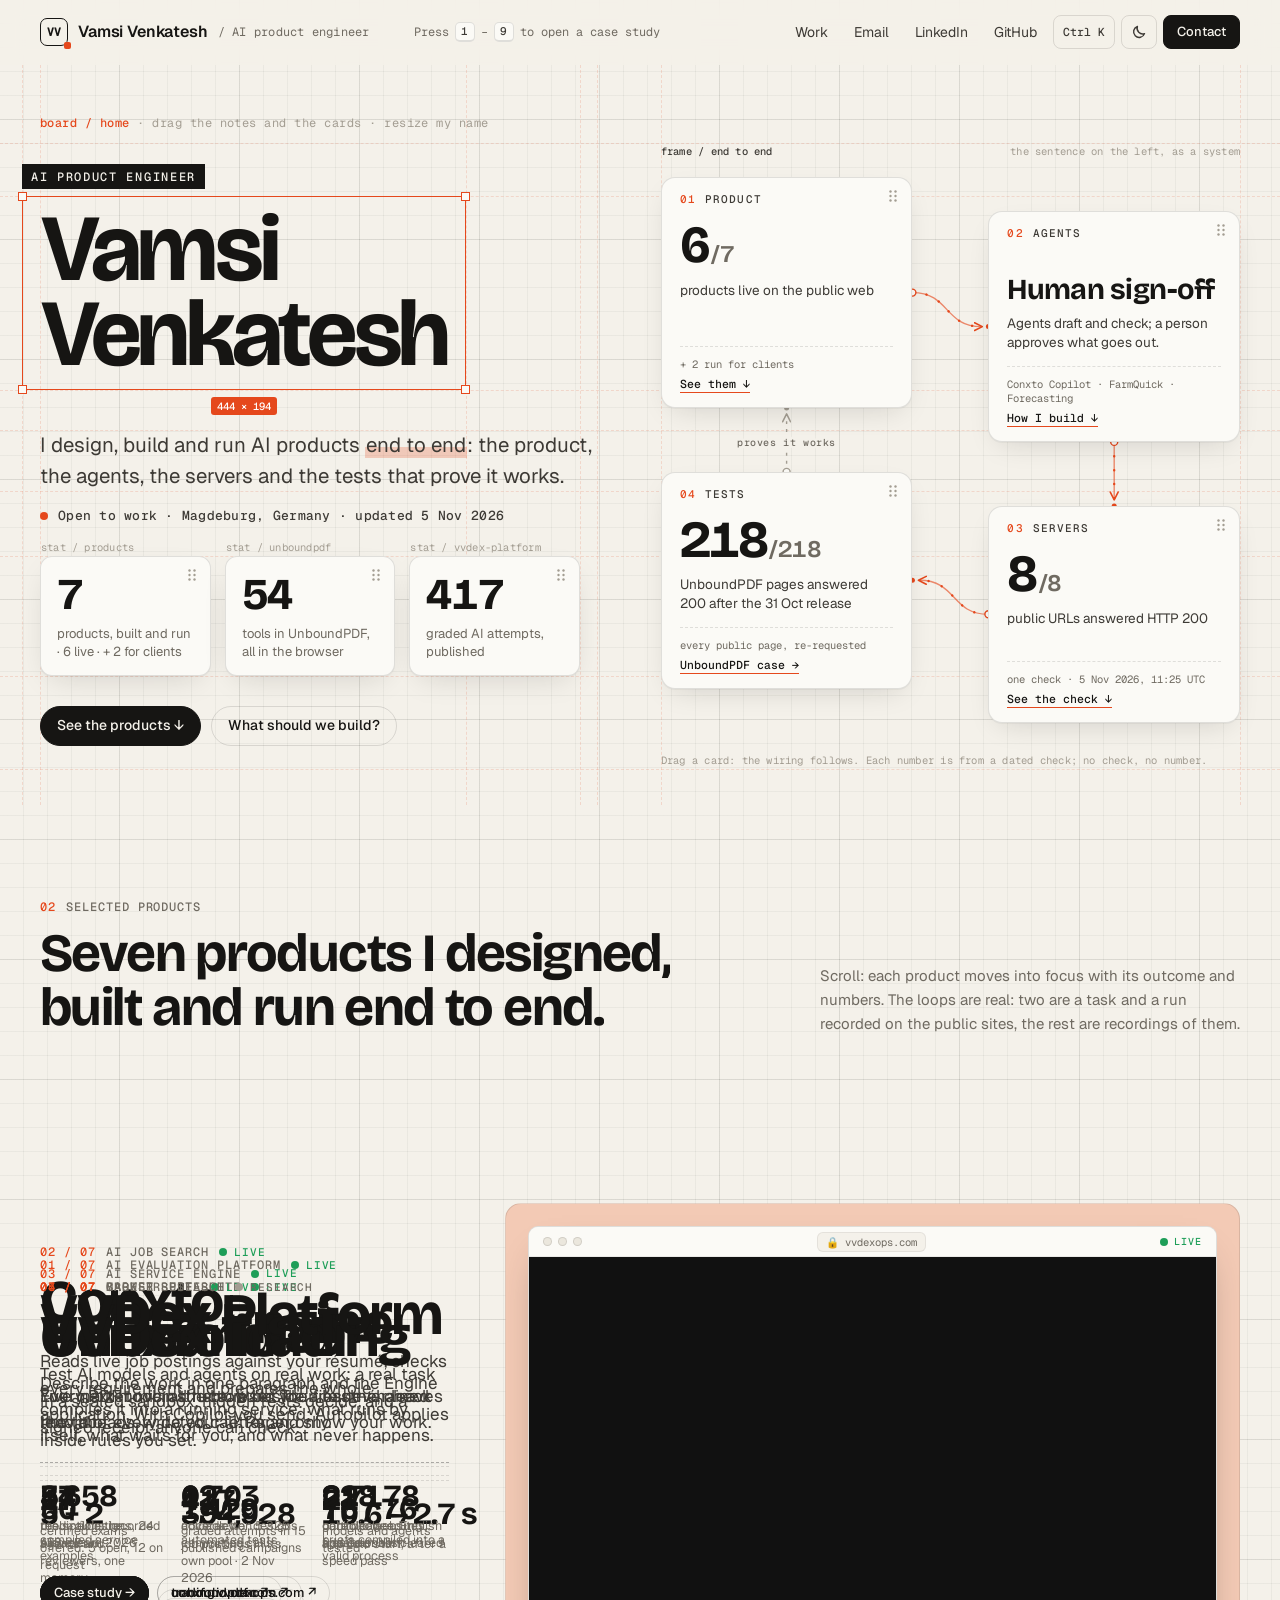
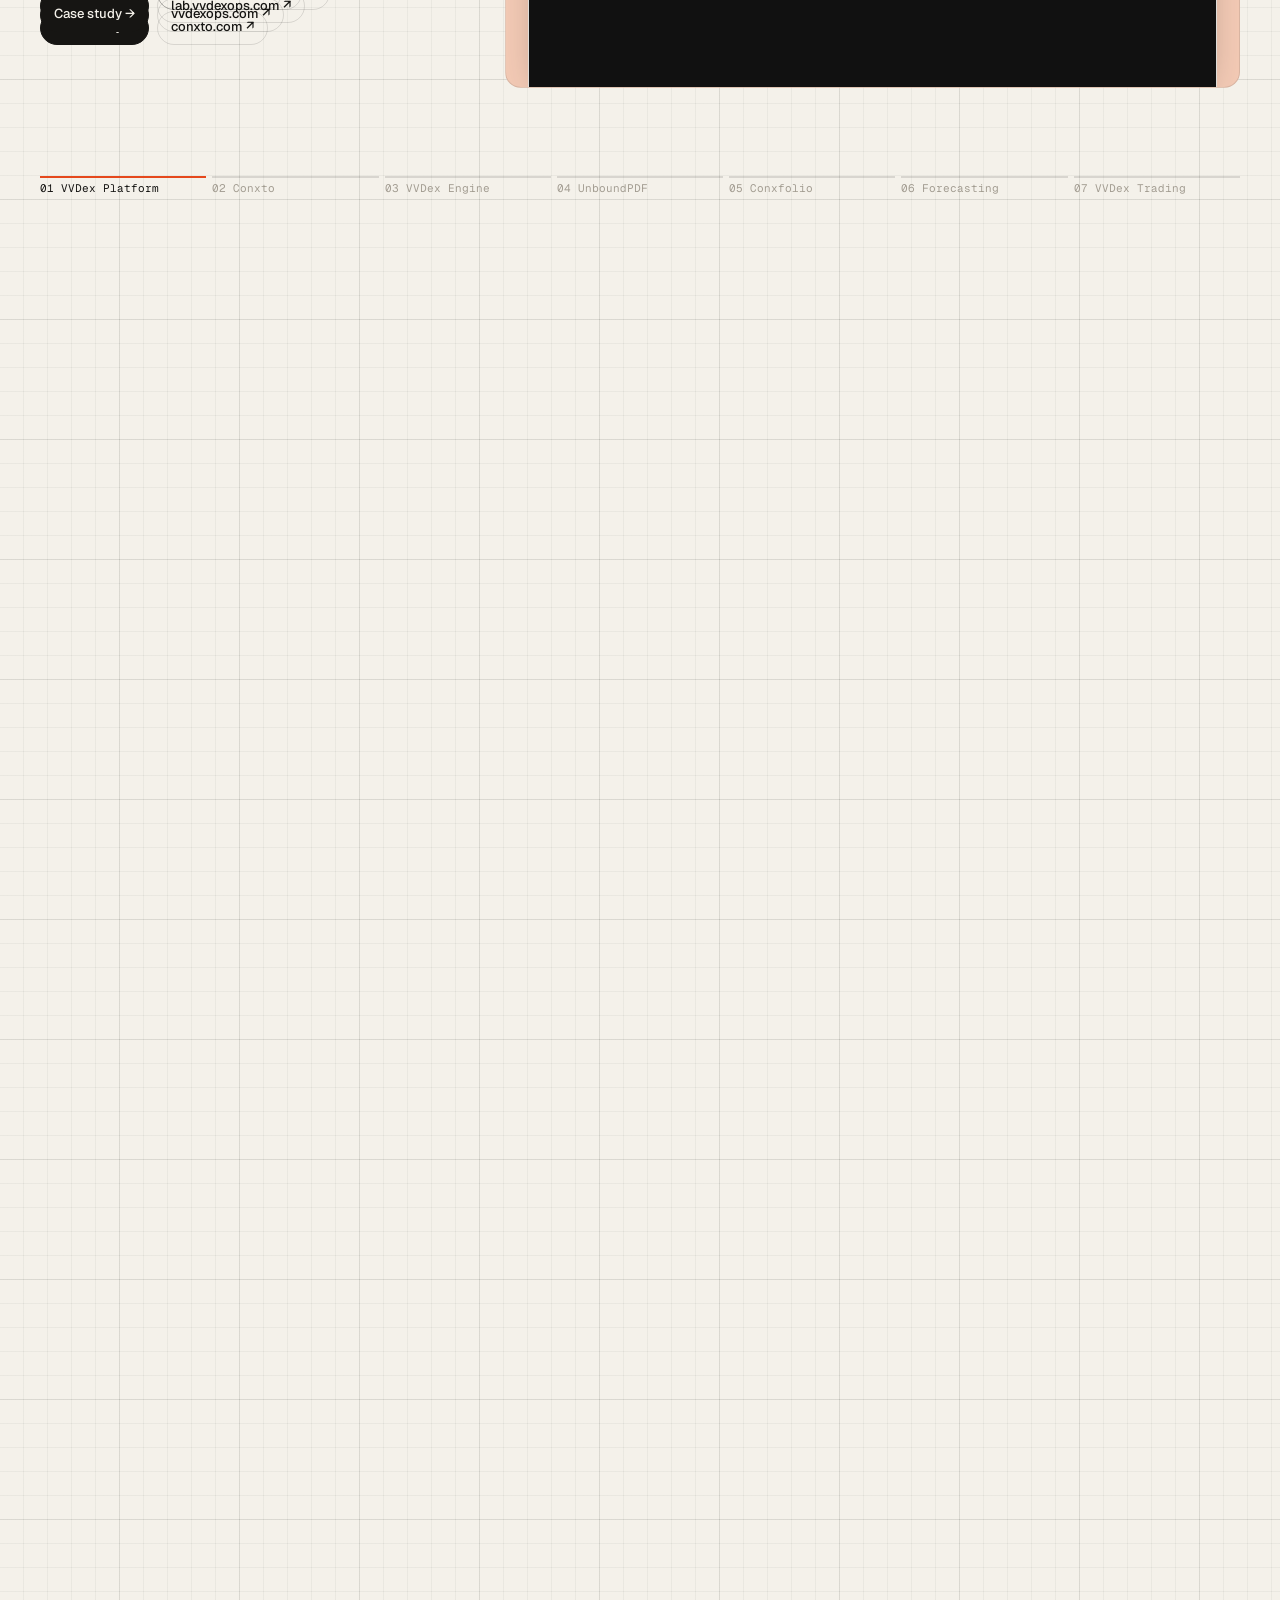
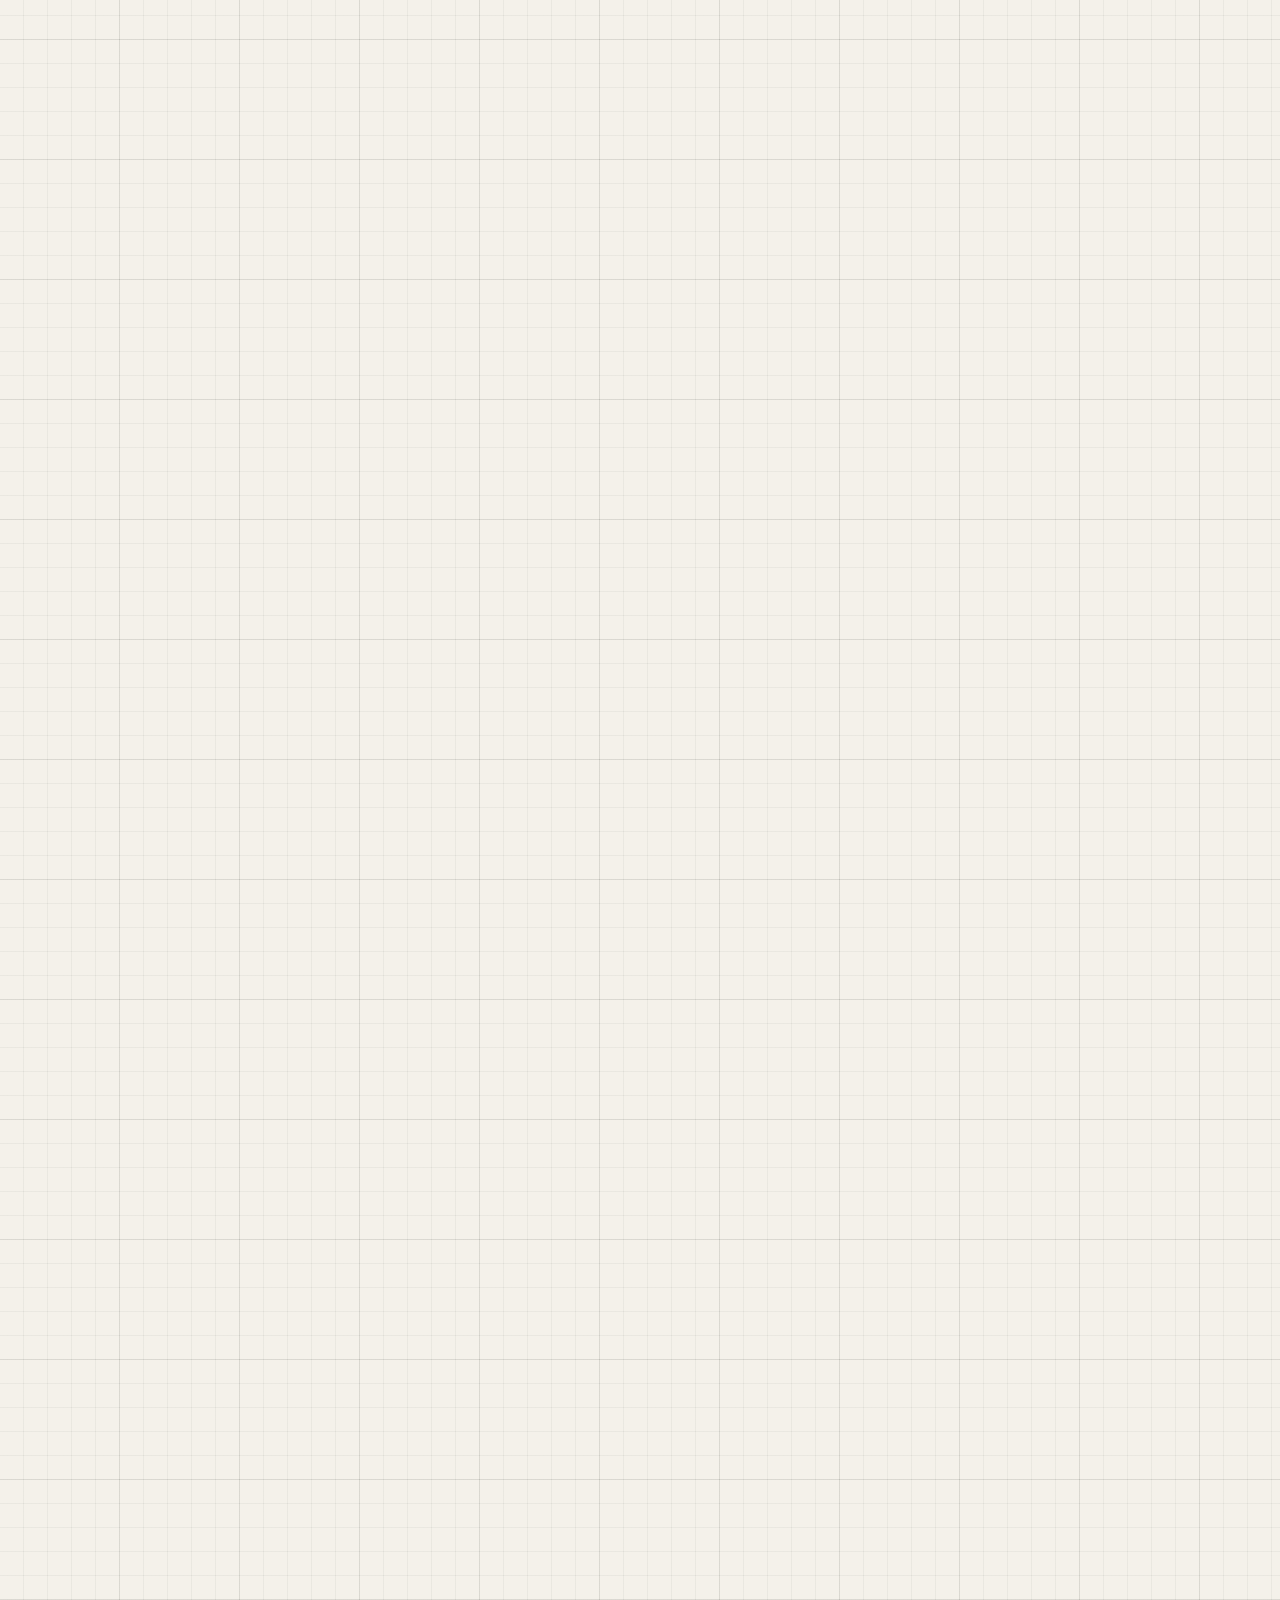
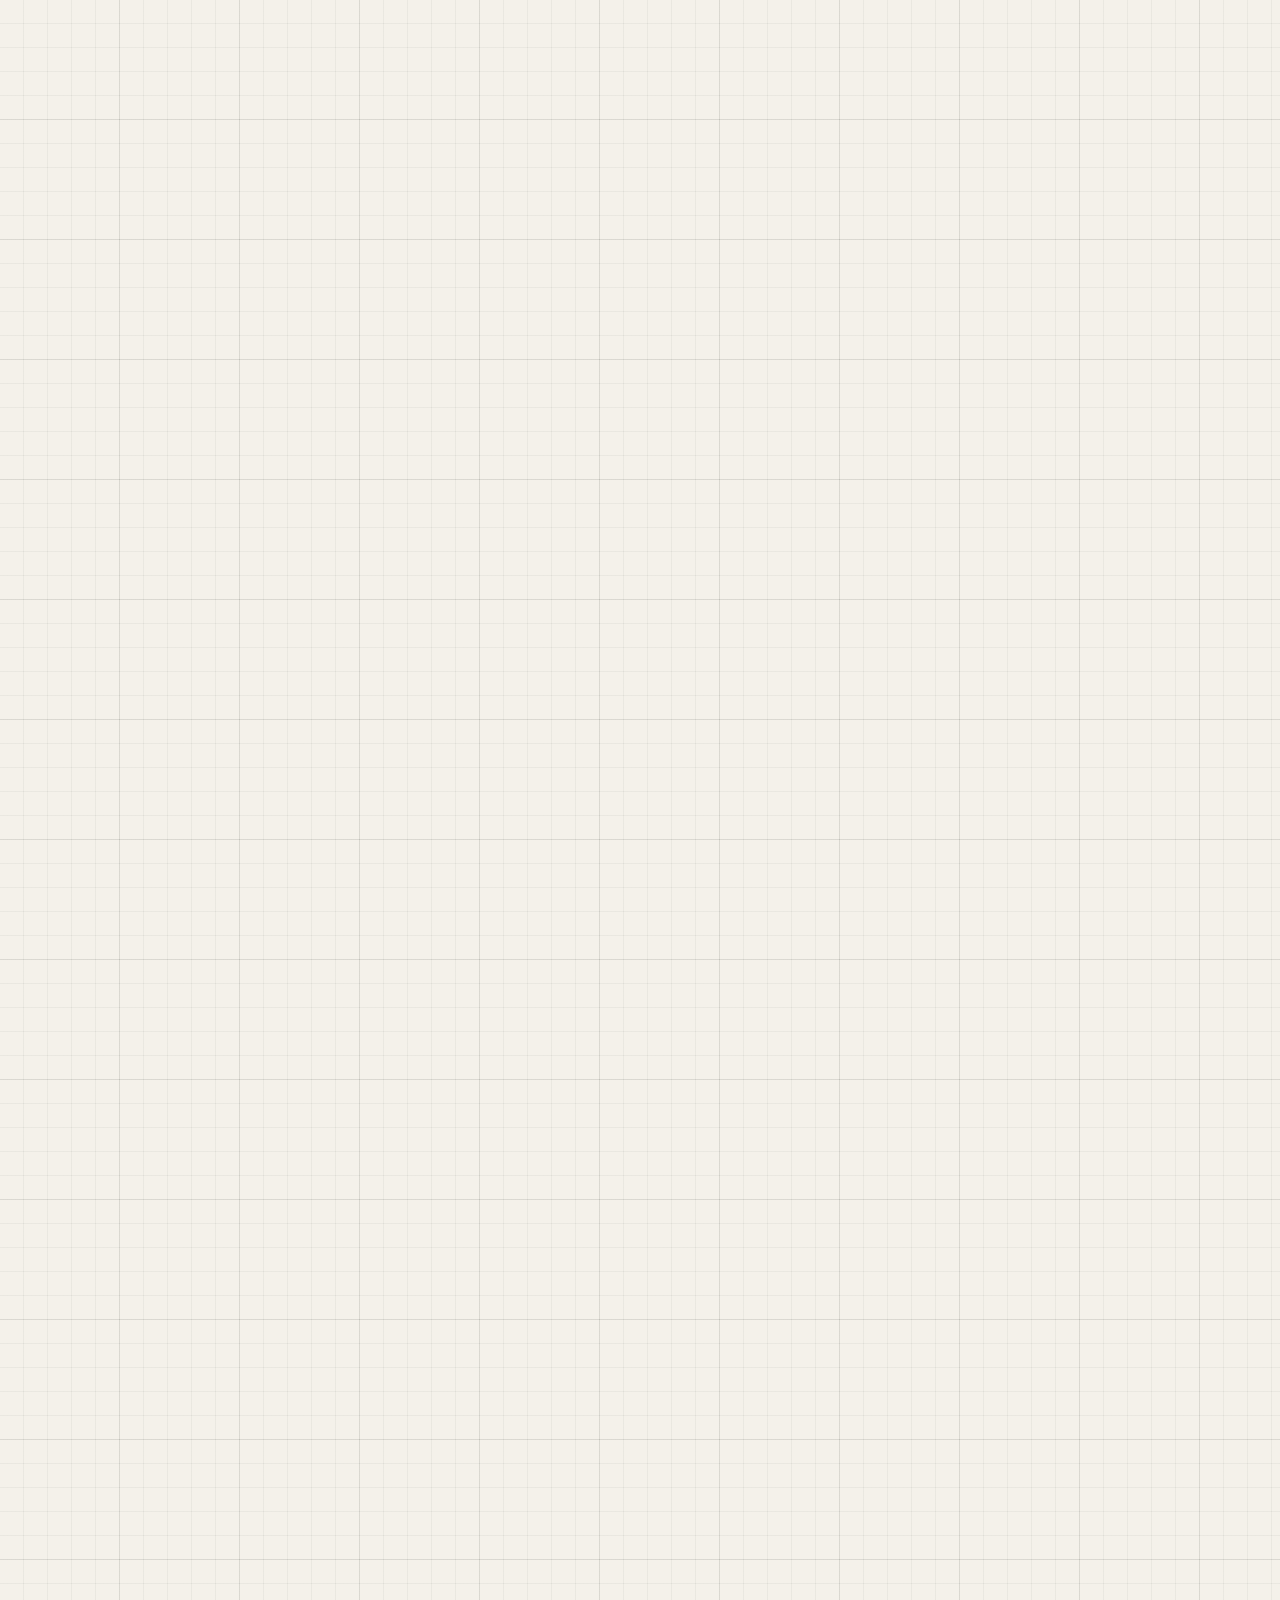
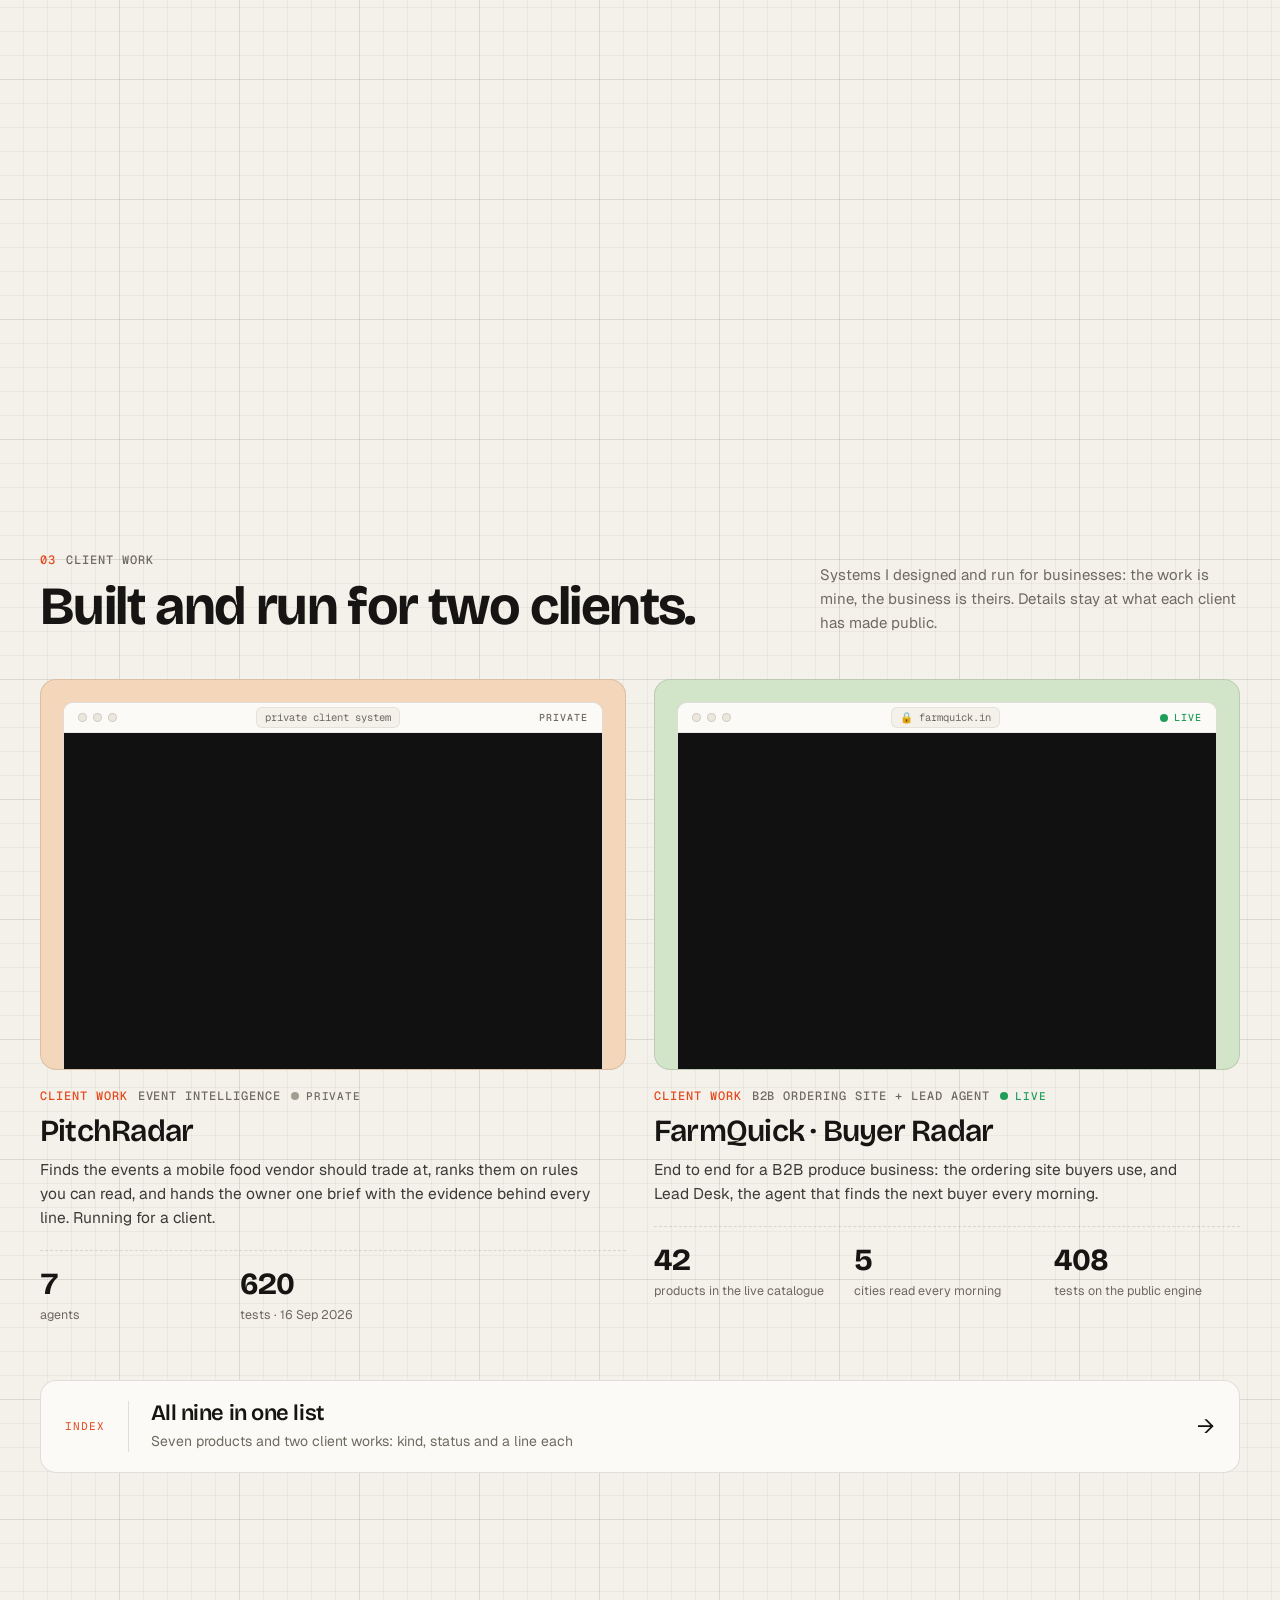
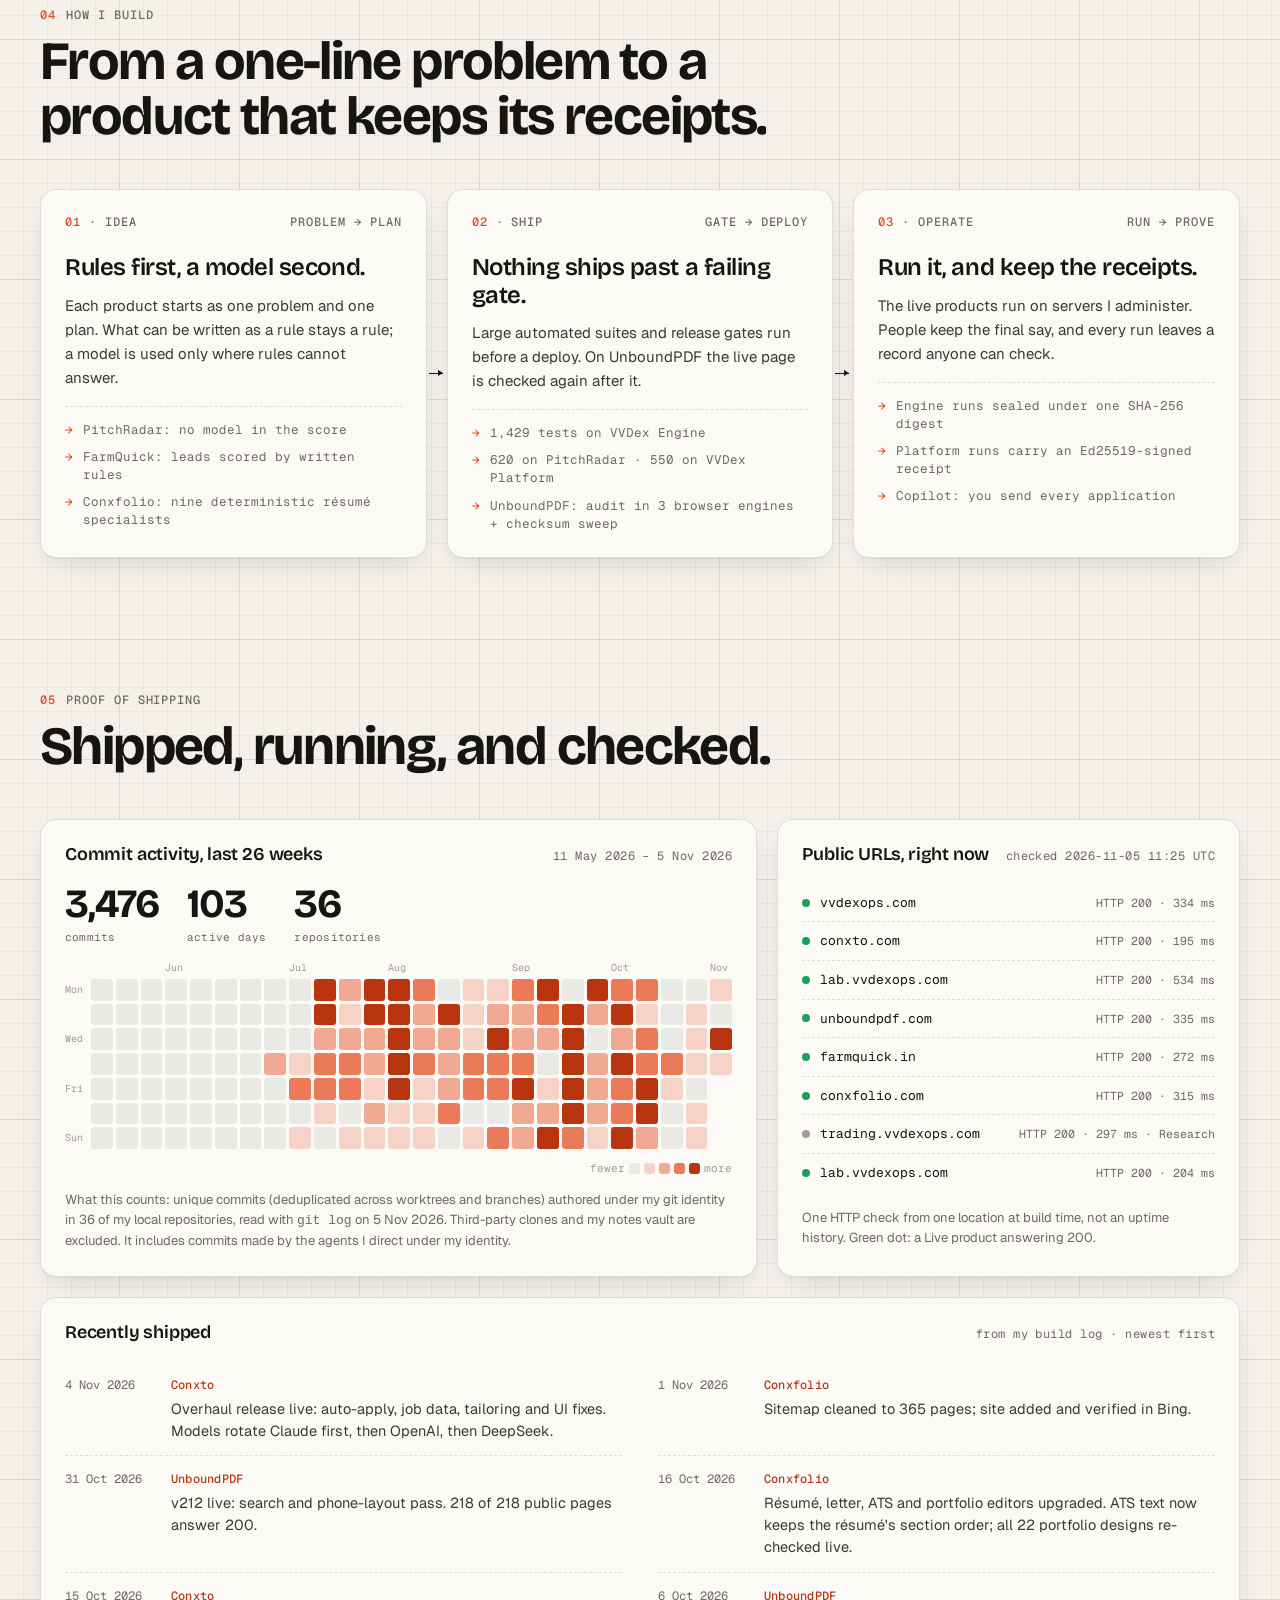
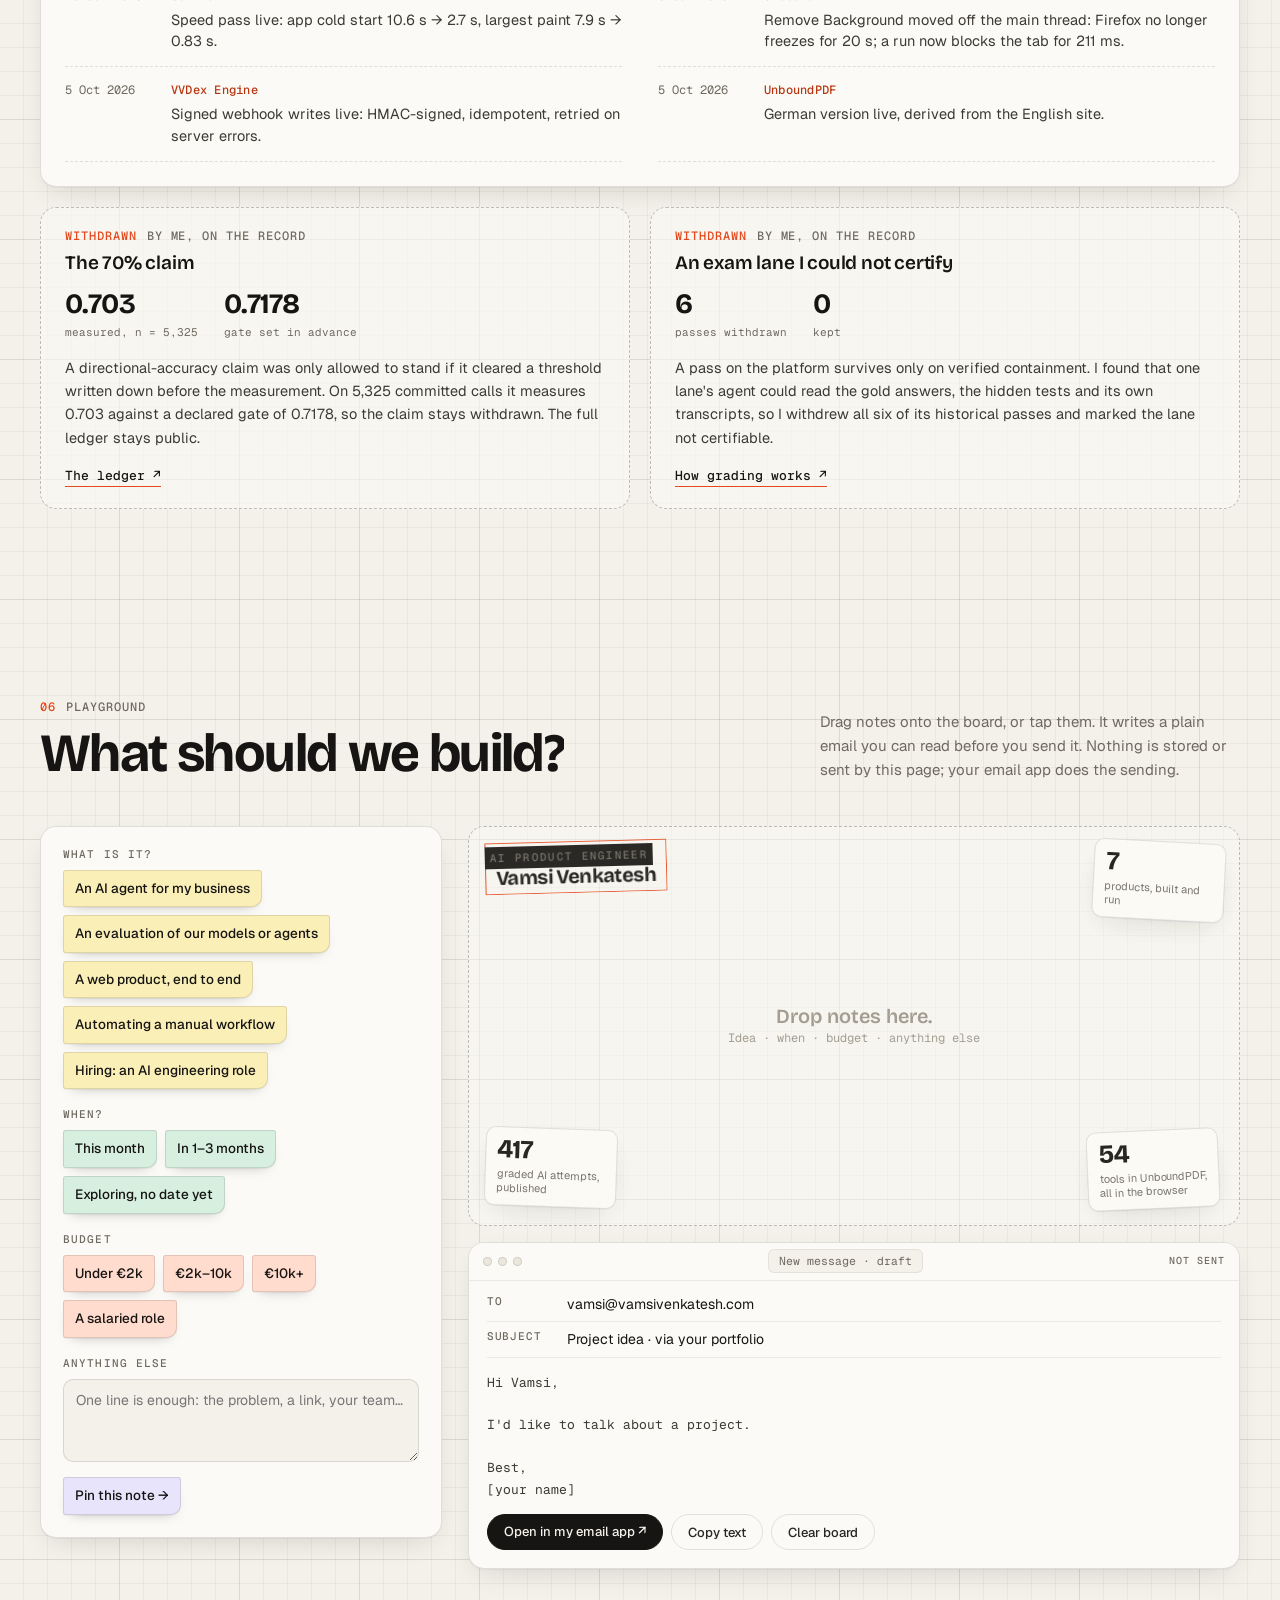
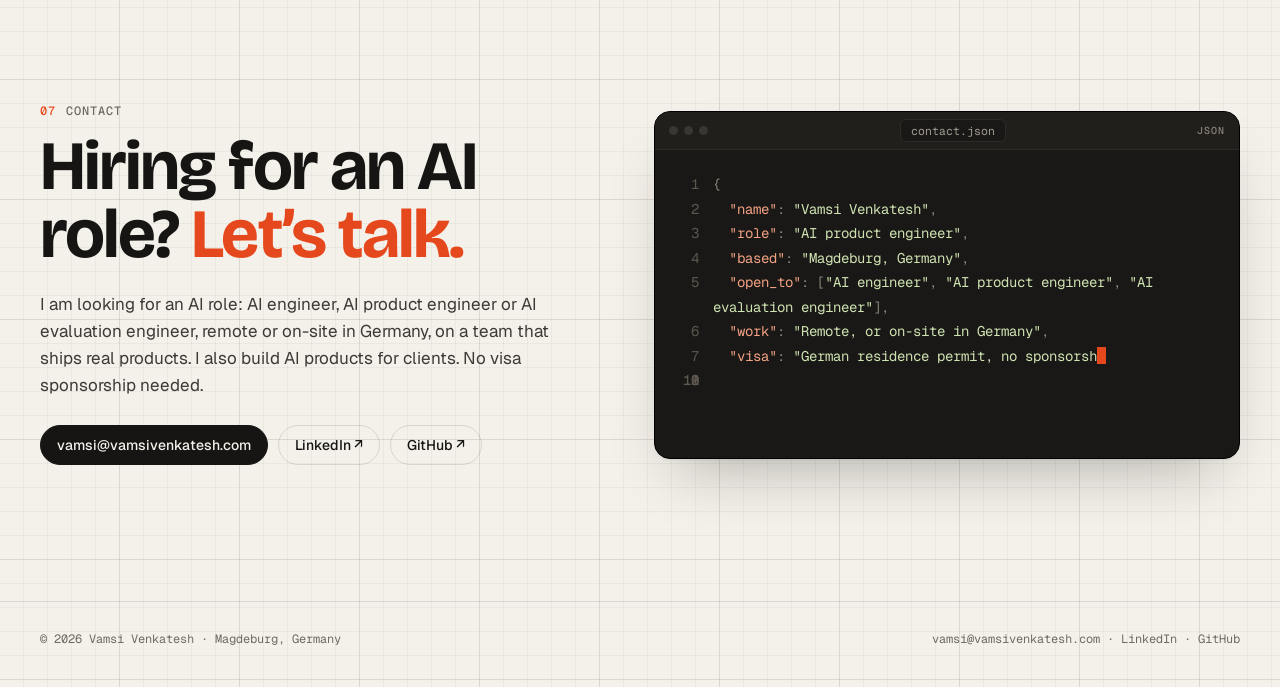
==== commit adfbb6bb: "v3: every product shown once; hero is the end-to-end board" ====
--- a/index.html
+++ b/index.html
@@ -17,8 +17,9 @@
 <a class="skip" href="#main">Skip to content</a>
 <header class="top"><div class="wrap">
   <a class="brand" href="./" aria-label="Vamsi Venkatesh, home"><span class="mark" aria-hidden="true">VV</span><span>Vamsi Venkatesh</span><small>/ AI product engineer</small></a>
-  <div class="keys" aria-hidden="true"><span>Press</span><kbd>1</kbd><span>–</span><kbd>7</kbd><span>to pop a product</span></div>
+  <div class="keys" aria-hidden="true"><span>Press</span><kbd>1</kbd><span>–</span><kbd>9</kbd><span>to open a case study</span></div>
   <nav aria-label="Site">
+    <a class="txt nav-work" href="work/">Work</a>
     <a class="txt hide-m" href="mailto:vamsi@vamsivenkatesh.com">Email</a>
     <a class="txt hide-m" href="https://www.linkedin.com/in/vamsivenkatesh" rel="noopener">LinkedIn</a>
     <a class="txt hide-s" href="https://github.com/vamsi-venkatesh" rel="noopener">GitHub</a>
@@ -32,10 +33,11 @@
   <div class="guides" aria-hidden="true"></div>
   <div class="wrap"><div class="board" id="board" data-board>
     <div class="board-bar" aria-label="Board controls">
-      <span class="mono"><b>board / home</b><span class="hide-s"> · drag the notes · resize my name · keys 1–7</span><span class="show-s"> · drag <svg width="10" height="14" viewBox="0 0 10 14" aria-hidden="true"><g fill="currentColor"><circle cx="2.5" cy="2.5" r="1.2"/><circle cx="7.5" cy="2.5" r="1.2"/><circle cx="2.5" cy="7" r="1.2"/><circle cx="7.5" cy="7" r="1.2"/><circle cx="2.5" cy="11.5" r="1.2"/><circle cx="7.5" cy="11.5" r="1.2"/></g></svg></span></span>
+      <span class="mono"><b>board / home</b><span class="hide-s"> · drag the notes and the cards · resize my name</span><span class="show-s"> · drag <svg width="10" height="14" viewBox="0 0 10 14" aria-hidden="true"><g fill="currentColor"><circle cx="2.5" cy="2.5" r="1.2"/><circle cx="7.5" cy="2.5" r="1.2"/><circle cx="2.5" cy="7" r="1.2"/><circle cx="7.5" cy="7" r="1.2"/><circle cx="2.5" cy="11.5" r="1.2"/><circle cx="7.5" cy="11.5" r="1.2"/></g></svg></span></span>
       <button class="reset" type="button" data-reset disabled>↺ Reset board</button>
     </div>
     <div class="board-ov" aria-hidden="true"></div>
+    <svg class="wires" aria-hidden="true" focusable="false"><defs><marker id="wire-end" viewBox="0 0 10 10" refX="8" refY="5" markerWidth="7" markerHeight="7" orient="auto-start-reverse"><path d="M1 1 9 5 1 9" fill="none" stroke="currentColor" stroke-width="1.6" stroke-linecap="round" stroke-linejoin="round"/></marker><marker id="wire-loop" viewBox="0 0 10 10" refX="8" refY="5" markerWidth="7" markerHeight="7" orient="auto-start-reverse" style="color:var(--faint)"><path d="M1 1 9 5 1 9" fill="none" stroke="currentColor" stroke-width="1.6" stroke-linecap="round" stroke-linejoin="round"/></marker></defs><g class="w-base"></g><g class="w-flow"></g><g class="w-dots"></g><g class="w-tags"></g></svg>
     <div class="hero-grid">
     <div class="develop">
       <div class="select namebox" data-guide>
@@ -49,50 +51,40 @@
       <div class="stats" data-guide><div class="stat drag" data-drag="stat-products" data-frame="stat / products"><button class="grip" type="button" aria-label="Move the products note (arrow keys)"><svg width="10" height="14" viewBox="0 0 10 14" aria-hidden="true"><g fill="currentColor"><circle cx="2.5" cy="2.5" r="1.2"/><circle cx="7.5" cy="2.5" r="1.2"/><circle cx="2.5" cy="7" r="1.2"/><circle cx="7.5" cy="7" r="1.2"/><circle cx="2.5" cy="11.5" r="1.2"/><circle cx="7.5" cy="11.5" r="1.2"/></g></svg></button><strong data-count="7">7</strong><span>products, built and run · 6 live · + 2 for clients</span></div><div class="stat drag" data-drag="stat-unboundpdf" data-frame="stat / unboundpdf"><button class="grip" type="button" aria-label="Move the unboundpdf note (arrow keys)"><svg width="10" height="14" viewBox="0 0 10 14" aria-hidden="true"><g fill="currentColor"><circle cx="2.5" cy="2.5" r="1.2"/><circle cx="7.5" cy="2.5" r="1.2"/><circle cx="2.5" cy="7" r="1.2"/><circle cx="7.5" cy="7" r="1.2"/><circle cx="2.5" cy="11.5" r="1.2"/><circle cx="7.5" cy="11.5" r="1.2"/></g></svg></button><strong data-count="54">54</strong><span>tools in UnboundPDF, all in the browser</span></div><div class="stat drag" data-drag="stat-vvdex-platform" data-frame="stat / vvdex-platform"><button class="grip" type="button" aria-label="Move the vvdex-platform note (arrow keys)"><svg width="10" height="14" viewBox="0 0 10 14" aria-hidden="true"><g fill="currentColor"><circle cx="2.5" cy="2.5" r="1.2"/><circle cx="7.5" cy="2.5" r="1.2"/><circle cx="2.5" cy="7" r="1.2"/><circle cx="7.5" cy="7" r="1.2"/><circle cx="2.5" cy="11.5" r="1.2"/><circle cx="7.5" cy="11.5" r="1.2"/></g></svg></button><strong data-count="417">417</strong><span>graded AI attempts, published</span></div></div>
       <div class="ctas"><a class="pill" href="#work">See the products ↓</a><a class="pill ghost" href="#build">What should we build?</a></div>
     </div>
-    <div class="deck develop drag" data-drag="deck" data-guide aria-roledescription="carousel" aria-label="Product recordings">
-      <button class="grip deck-grip" type="button" aria-label="Move the product deck (arrow keys)"><svg width="10" height="14" viewBox="0 0 10 14" aria-hidden="true"><g fill="currentColor"><circle cx="2.5" cy="2.5" r="1.2"/><circle cx="7.5" cy="2.5" r="1.2"/><circle cx="2.5" cy="7" r="1.2"/><circle cx="7.5" cy="7" r="1.2"/><circle cx="2.5" cy="11.5" r="1.2"/><circle cx="7.5" cy="11.5" r="1.2"/></g></svg><span>frame / product deck</span></button>
-      <div class="deck-stage">
-      <article class="slide" data-pos="0" data-url="https://vvdexops.com/" data-live="1" data-case="work/vvdex-platform/" aria-roledescription="slide" aria-label="1 of 7: VVDex Platform">
-        <div class="chrome" aria-hidden="true"><span class="tl"><i></i><i></i><i></i></span><span class="host">🔒 vvdexops.com</span><span class="st status live"><i class="dot live"></i>Live</span></div>
-        <div class="media"><video class="" muted loop playsinline preload="none" poster="media/vvdex-platform.jpg" data-src="media/vvdex-platform.mp4" aria-label="VVDex Platform: real task recorded on the public site"></video></div>
-        <div class="slide-body"><div><div class="eyebrow"><b>01</b>AI evaluation platform</div><h3>VVDex Platform</h3><p>Tests AI models and agents on real work. Hidden tests decide.</p></div><a class="txtlink" href="work/vvdex-platform/" data-vt="vvdex-platform">Case study →</a></div>
-      </article>
-      <article class="slide" data-pos="1" data-url="https://conxto.com/" data-live="1" data-case="work/conxto/" aria-roledescription="slide" aria-label="2 of 7: Conxto">
-        <div class="chrome" aria-hidden="true"><span class="tl"><i></i><i></i><i></i></span><span class="host">🔒 conxto.com</span><span class="st status live"><i class="dot live"></i>Live</span></div>
-        <div class="media"><video class="" muted loop playsinline preload="none" poster="media/conxto.jpg" data-src="media/conxto.mp4" aria-label="Conxto: screen recording of the public site"></video></div>
-        <div class="slide-body"><div><div class="eyebrow"><b>02</b>AI job search</div><h3>Conxto</h3><p>Reads live job postings against your résumé and prepares the whole application.</p></div><a class="txtlink" href="work/conxto/" data-vt="conxto">Case study →</a></div>
-      </article>
-      <article class="slide" data-pos="2" data-url="https://lab.vvdexops.com/" data-live="1" data-case="work/vvdex-engine/" aria-roledescription="slide" aria-label="3 of 7: VVDex Engine">
-        <div class="chrome" aria-hidden="true"><span class="tl"><i></i><i></i><i></i></span><span class="host">🔒 lab.vvdexops.com</span><span class="st status live"><i class="dot live"></i>Live</span></div>
-        <div class="media"><video class="" muted loop playsinline preload="none" poster="media/vvdex-engine.jpg" data-src="media/vvdex-engine.mp4" aria-label="VVDex Engine: screen recording of the public site"></video></div>
-        <div class="slide-body"><div><div class="eyebrow"><b>03</b>AI service engine</div><h3>VVDex Engine</h3><p>Describe the work in one paragraph. It compiles a service that runs by your rules.</p></div><a class="txtlink" href="work/vvdex-engine/" data-vt="vvdex-engine">Case study →</a></div>
-      </article>
-      <article class="slide" data-pos="hide" data-url="https://unboundpdf.com/" data-live="1" data-case="work/unboundpdf/" aria-roledescription="slide" aria-label="4 of 7: UnboundPDF">
-        <div class="chrome" aria-hidden="true"><span class="tl"><i></i><i></i><i></i></span><span class="host">🔒 unboundpdf.com</span><span class="st status live"><i class="dot live"></i>Live</span></div>
-        <div class="media"><video class="" muted loop playsinline preload="none" poster="media/unboundpdf.jpg" data-src="media/unboundpdf.mp4" aria-label="UnboundPDF: real task recorded on the public site"></video></div>
-        <div class="slide-body"><div><div class="eyebrow"><b>04</b>Browser PDF suite</div><h3>UnboundPDF</h3><p>Every PDF tool in the browser. Your file never leaves the tab.</p></div><a class="txtlink" href="work/unboundpdf/" data-vt="unboundpdf">Case study →</a></div>
-      </article>
-      <article class="slide" data-pos="hide" data-url="https://conxfolio.com/" data-live="1" data-case="work/conxfolio/" aria-roledescription="slide" aria-label="5 of 7: Conxfolio">
-        <div class="chrome" aria-hidden="true"><span class="tl"><i></i><i></i><i></i></span><span class="host">🔒 conxfolio.com</span><span class="st status live"><i class="dot live"></i>Live</span></div>
-        <div class="media"><video class="" muted loop playsinline preload="none" poster="media/conxfolio.jpg" data-src="media/conxfolio.mp4" aria-label="Conxfolio: screen recording of the public site"></video></div>
-        <div class="slide-body"><div><div class="eyebrow"><b>05</b>Career suite</div><h3>Conxfolio</h3><p>Résumé, ATS review, cover letter and portfolio website, sharing one résumé.</p></div><a class="txtlink" href="work/conxfolio/" data-vt="conxfolio">Case study →</a></div>
-      </article>
-      <article class="slide" data-pos="hide" data-url="https://lab.vvdexops.com/forecast/" data-live="1" data-case="work/forecasting/" aria-roledescription="slide" aria-label="6 of 7: Forecasting">
-        <div class="chrome" aria-hidden="true"><span class="tl"><i></i><i></i><i></i></span><span class="host">🔒 lab.vvdexops.com/forecast</span><span class="st status live"><i class="dot live"></i>Live</span></div>
-        <div class="media"><video class="" muted loop playsinline preload="none" poster="media/forecasting.jpg" data-src="media/forecasting.mp4" aria-label="Forecasting: screen recording of the public site"></video></div>
-        <div class="slide-body"><div><div class="eyebrow"><b>06</b>Forecasting engine</div><h3>Forecasting</h3><p>Turns a history into a tested forecast and a reviewed decision. Every step leaves a receipt.</p></div><a class="txtlink" href="work/forecasting/" data-vt="forecasting">Case study →</a></div>
-      </article>
-      <article class="slide" data-pos="hide" data-url="https://trading.vvdexops.com/" data-live="0" data-case="work/vvdex-trading/" aria-roledescription="slide" aria-label="7 of 7: VVDex Trading">
-        <div class="chrome" aria-hidden="true"><span class="tl"><i></i><i></i><i></i></span><span class="host">🔒 trading.vvdexops.com</span><span class="st status other">Research</span></div>
-        <div class="media"><video class="" muted loop playsinline preload="none" poster="media/vvdex-trading.jpg" data-src="media/vvdex-trading.mp4" aria-label="VVDex Trading: screen recording of the public site"></video></div>
-        <div class="slide-body"><div><div class="eyebrow"><b>07</b>Market research</div><h3>VVDex Trading</h3><p>Live market microstructure beside a hash-chained record of every dated call. Paper only.</p></div><a class="txtlink" href="work/vvdex-trading/" data-vt="vvdex-trading">Case study →</a></div>
-      </article>
-      </div>
-      <div class="deck-ctl">
-        <div class="deck-nav"><button class="rbtn" data-prev aria-label="Previous product">‹</button><span class="count" aria-live="polite"><b>01</b> / 07</span><button class="rbtn" data-next aria-label="Next product">›</button></div>
-        <a class="livelink" href="https://vvdexops.com/" rel="noopener"><i class="dot live"></i><span class="lbl">Live</span> ↗</a>
-      </div>
-      <div class="progress" aria-hidden="true"><i></i></div>
+
+    <div class="flow develop" data-guide aria-label="End to end: the product, the agents, the servers and the tests">
+      <div class="flow-head mono"><span><b>frame / end to end</b></span><span class="hide-s">the sentence on the left, as a system</span></div>
+      <div class="flow-grid">
+        <article class="fcard drag" data-drag="flow-product" data-flow="0" aria-label="01 Product">
+          <button class="grip" type="button" aria-label="Move the Product card (arrow keys)"><svg width="10" height="14" viewBox="0 0 10 14" aria-hidden="true"><g fill="currentColor"><circle cx="2.5" cy="2.5" r="1.2"/><circle cx="7.5" cy="2.5" r="1.2"/><circle cx="2.5" cy="7" r="1.2"/><circle cx="7.5" cy="7" r="1.2"/><circle cx="2.5" cy="11.5" r="1.2"/><circle cx="7.5" cy="11.5" r="1.2"/></g></svg></button>
+          <div class="fc-k"><b>01</b>Product</div>
+          <strong class="fc-n"><span data-count="6">6</span><small>/7</small></strong>
+          <p class="fc-l">products live on the public web</p>
+          <div class="fc-f"><span>+ 2 run for clients</span><a href="#work">See them ↓</a></div>
+        </article>
+        <article class="fcard drag" data-drag="flow-agents" data-flow="1" aria-label="02 Agents">
+          <button class="grip" type="button" aria-label="Move the Agents card (arrow keys)"><svg width="10" height="14" viewBox="0 0 10 14" aria-hidden="true"><g fill="currentColor"><circle cx="2.5" cy="2.5" r="1.2"/><circle cx="7.5" cy="2.5" r="1.2"/><circle cx="2.5" cy="7" r="1.2"/><circle cx="7.5" cy="7" r="1.2"/><circle cx="2.5" cy="11.5" r="1.2"/><circle cx="7.5" cy="11.5" r="1.2"/></g></svg></button>
+          <div class="fc-k"><b>02</b>Agents</div>
+          <strong class="fc-n fc-w">Human sign‑off</strong>
+          <p class="fc-l">Agents draft and check; a person approves what goes out.</p>
+          <div class="fc-f"><span>Conxto Copilot · FarmQuick · Forecasting</span><a href="#how">How I build ↓</a></div>
+        </article>
+        <article class="fcard drag" data-drag="flow-servers" data-flow="2" aria-label="03 Servers">
+          <button class="grip" type="button" aria-label="Move the Servers card (arrow keys)"><svg width="10" height="14" viewBox="0 0 10 14" aria-hidden="true"><g fill="currentColor"><circle cx="2.5" cy="2.5" r="1.2"/><circle cx="7.5" cy="2.5" r="1.2"/><circle cx="2.5" cy="7" r="1.2"/><circle cx="7.5" cy="7" r="1.2"/><circle cx="2.5" cy="11.5" r="1.2"/><circle cx="7.5" cy="11.5" r="1.2"/></g></svg></button>
+          <div class="fc-k"><b>03</b>Servers</div>
+          <strong class="fc-n"><span data-count="8">8</span><small>/8</small></strong>
+          <p class="fc-l">public URLs answered HTTP 200</p>
+          <div class="fc-f"><span>one check · 5 Nov 2026, 11:25 UTC</span><a href="#proof">See the check ↓</a></div>
+        </article>
+        <article class="fcard drag" data-drag="flow-tests" data-flow="3" aria-label="04 Tests">
+          <button class="grip" type="button" aria-label="Move the Tests card (arrow keys)"><svg width="10" height="14" viewBox="0 0 10 14" aria-hidden="true"><g fill="currentColor"><circle cx="2.5" cy="2.5" r="1.2"/><circle cx="7.5" cy="2.5" r="1.2"/><circle cx="2.5" cy="7" r="1.2"/><circle cx="7.5" cy="7" r="1.2"/><circle cx="2.5" cy="11.5" r="1.2"/><circle cx="7.5" cy="11.5" r="1.2"/></g></svg></button>
+          <div class="fc-k"><b>04</b>Tests</div>
+          <strong class="fc-n"><span data-count="218">218</span><small>/218</small></strong>
+          <p class="fc-l">UnboundPDF pages answered 200 after the 31 Oct release</p>
+          <div class="fc-f"><span>every public page, re-requested</span><a href="work/unboundpdf/">UnboundPDF case →</a></div>
+        </article>
+      </div>
+      <p class="flow-cap mono">Drag a card: the wiring follows. Each number is from a dated check; no check, no number.</p>
     </div>
     </div>
   </div></div>
@@ -227,92 +219,13 @@
         <div class="sc-nums"><div><strong data-count="42">42</strong><span>products in the live catalogue</span></div><div><strong data-count="5">5</strong><span>cities read every morning</span></div><div><strong data-count="408">408</strong><span>tests on the public engine</span></div></div>
       </article>
     </div>
-  </div>
-</section>
-
-<section class="sec" id="index" aria-labelledby="index-h" style="padding-top:40px">
-  <div class="wrap">
-    <div class="sec-head" data-inspect><div><div class="eyebrow"><b>04</b>Everything</div><h2 id="index-h" data-reveal><span class="sr">All nine, at a glance.</span><span class="split" aria-hidden="true"><span class="w"><span style="--i:0">All</span></span> <span class="w"><span style="--i:1">nine,</span></span> <span class="w"><span style="--i:2">at</span></span> <span class="w"><span style="--i:3">a</span></span> <span class="w"><span style="--i:4">glance.</span></span></span></h2></div><p data-reveal>Seven products and two client systems. Keys <kbd>1</kbd>–<kbd>7</kbd> pop a product on the board at the top; the cards open the case studies.</p></div>
-    <div class="grid4 grid3">
-    <article class="card" data-reveal style="--tint:color-mix(in srgb, #F2703A 30%, var(--paper));--d:0ms">
-      <a class="frame-link" href="work/vvdex-platform/" data-vt="vvdex-platform" data-pill="Case study →" aria-label="VVDex Platform case study">
-        <div class="frame"><div class="screen"><div class="chrome" aria-hidden="true"><span class="tl"><i></i><i></i><i></i></span><span class="host">🔒 vvdexops.com</span><span class="st status live"><i class="dot live"></i>Live</span></div><div class="media"><img src="media/vvdex-platform.jpg" alt="" loading="lazy" decoding="async" width="1200" height="750" data-depth></div></div></div>
-        <span class="sel" aria-hidden="true"><i></i><i></i><i></i><i></i><b>01 vvdex-platform</b></span>
-      </a>
-      <div class="card-meta"><div><h3><a href="work/vvdex-platform/" data-vt="vvdex-platform">VVDex Platform</a></h3><p class="one">Tests AI models and agents on real work. Hidden tests decide.</p></div><kbd title="Press 1">1</kbd></div>
-      <div class="row"><span>AI evaluation platform</span><span class="status live"><i class="dot live"></i>Live</span></div>
-    </article>
-    <article class="card" data-reveal style="--tint:color-mix(in srgb, #D8CDBE 30%, var(--paper));--d:60ms">
-      <a class="frame-link" href="work/conxto/" data-vt="conxto" data-pill="Case study →" aria-label="Conxto case study">
-        <div class="frame"><div class="screen"><div class="chrome" aria-hidden="true"><span class="tl"><i></i><i></i><i></i></span><span class="host">🔒 conxto.com</span><span class="st status live"><i class="dot live"></i>Live</span></div><div class="media"><img src="media/conxto.jpg" alt="" loading="lazy" decoding="async" width="1200" height="750" data-depth></div></div></div>
-        <span class="sel" aria-hidden="true"><i></i><i></i><i></i><i></i><b>02 conxto</b></span>
-      </a>
-      <div class="card-meta"><div><h3><a href="work/conxto/" data-vt="conxto">Conxto</a></h3><p class="one">Reads live job postings against your résumé and prepares the whole application.</p></div><kbd title="Press 2">2</kbd></div>
-      <div class="row"><span>AI job search</span><span class="status live"><i class="dot live"></i>Live</span></div>
-    </article>
-    <article class="card" data-reveal style="--tint:color-mix(in srgb, #45C987 30%, var(--paper));--d:120ms">
-      <a class="frame-link" href="work/vvdex-engine/" data-vt="vvdex-engine" data-pill="Case study →" aria-label="VVDex Engine case study">
-        <div class="frame"><div class="screen"><div class="chrome" aria-hidden="true"><span class="tl"><i></i><i></i><i></i></span><span class="host">🔒 lab.vvdexops.com</span><span class="st status live"><i class="dot live"></i>Live</span></div><div class="media"><img src="media/vvdex-engine.jpg" alt="" loading="lazy" decoding="async" width="1200" height="750" data-depth></div></div></div>
-        <span class="sel" aria-hidden="true"><i></i><i></i><i></i><i></i><b>03 vvdex-engine</b></span>
-      </a>
-      <div class="card-meta"><div><h3><a href="work/vvdex-engine/" data-vt="vvdex-engine">VVDex Engine</a></h3><p class="one">Describe the work in one paragraph. It compiles a service that runs by your rules.</p></div><kbd title="Press 3">3</kbd></div>
-      <div class="row"><span>AI service engine</span><span class="status live"><i class="dot live"></i>Live</span></div>
-    </article>
-    <article class="card" data-reveal style="--tint:color-mix(in srgb, #EFEAE0 30%, var(--paper));--d:180ms">
-      <a class="frame-link" href="work/unboundpdf/" data-vt="unboundpdf" data-pill="Case study →" aria-label="UnboundPDF case study">
-        <div class="frame"><div class="screen"><div class="chrome" aria-hidden="true"><span class="tl"><i></i><i></i><i></i></span><span class="host">🔒 unboundpdf.com</span><span class="st status live"><i class="dot live"></i>Live</span></div><div class="media"><img src="media/unboundpdf.jpg" alt="" loading="lazy" decoding="async" width="1200" height="750" data-depth></div></div></div>
-        <span class="sel" aria-hidden="true"><i></i><i></i><i></i><i></i><b>04 unboundpdf</b></span>
-      </a>
-      <div class="card-meta"><div><h3><a href="work/unboundpdf/" data-vt="unboundpdf">UnboundPDF</a></h3><p class="one">Every PDF tool in the browser. Your file never leaves the tab.</p></div><kbd title="Press 4">4</kbd></div>
-      <div class="row"><span>Browser PDF suite</span><span class="status live"><i class="dot live"></i>Live</span></div>
-    </article>
-    <article class="card" data-reveal style="--tint:color-mix(in srgb, #EDE4D6 30%, var(--paper));--d:0ms">
-      <a class="frame-link" href="work/conxfolio/" data-vt="conxfolio" data-pill="Case study →" aria-label="Conxfolio case study">
-        <div class="frame"><div class="screen"><div class="chrome" aria-hidden="true"><span class="tl"><i></i><i></i><i></i></span><span class="host">🔒 conxfolio.com</span><span class="st status live"><i class="dot live"></i>Live</span></div><div class="media"><img src="media/conxfolio.jpg" alt="" loading="lazy" decoding="async" width="1200" height="750" data-depth></div></div></div>
-        <span class="sel" aria-hidden="true"><i></i><i></i><i></i><i></i><b>05 conxfolio</b></span>
-      </a>
-      <div class="card-meta"><div><h3><a href="work/conxfolio/" data-vt="conxfolio">Conxfolio</a></h3><p class="one">Résumé, ATS review, cover letter and portfolio website, sharing one résumé.</p></div><kbd title="Press 5">5</kbd></div>
-      <div class="row"><span>Career suite</span><span class="status live"><i class="dot live"></i>Live</span></div>
-    </article>
-    <article class="card" data-reveal style="--tint:color-mix(in srgb, #8FB3E6 30%, var(--paper));--d:60ms">
-      <a class="frame-link" href="work/forecasting/" data-vt="forecasting" data-pill="Case study →" aria-label="Forecasting case study">
-        <div class="frame"><div class="screen"><div class="chrome" aria-hidden="true"><span class="tl"><i></i><i></i><i></i></span><span class="host">🔒 lab.vvdexops.com/forecast</span><span class="st status live"><i class="dot live"></i>Live</span></div><div class="media"><img src="media/forecasting.jpg" alt="" loading="lazy" decoding="async" width="1200" height="750" data-depth></div></div></div>
-        <span class="sel" aria-hidden="true"><i></i><i></i><i></i><i></i><b>06 forecasting</b></span>
-      </a>
-      <div class="card-meta"><div><h3><a href="work/forecasting/" data-vt="forecasting">Forecasting</a></h3><p class="one">Turns a history into a tested forecast and a reviewed decision. Every step leaves a receipt.</p></div><kbd title="Press 6">6</kbd></div>
-      <div class="row"><span>Forecasting engine</span><span class="status live"><i class="dot live"></i>Live</span></div>
-    </article>
-    <article class="card" data-reveal style="--tint:color-mix(in srgb, #63D2A3 30%, var(--paper));--d:120ms">
-      <a class="frame-link" href="work/vvdex-trading/" data-vt="vvdex-trading" data-pill="Case study →" aria-label="VVDex Trading case study">
-        <div class="frame"><div class="screen"><div class="chrome" aria-hidden="true"><span class="tl"><i></i><i></i><i></i></span><span class="host">🔒 trading.vvdexops.com</span><span class="st status other">Research</span></div><div class="media"><img src="media/vvdex-trading.jpg" alt="" loading="lazy" decoding="async" width="1200" height="750" data-depth></div></div></div>
-        <span class="sel" aria-hidden="true"><i></i><i></i><i></i><i></i><b>07 vvdex-trading</b></span>
-      </a>
-      <div class="card-meta"><div><h3><a href="work/vvdex-trading/" data-vt="vvdex-trading">VVDex Trading</a></h3><p class="one">Live market microstructure beside a hash-chained record of every dated call. Paper only.</p></div><kbd title="Press 7">7</kbd></div>
-      <div class="row"><span>Market research</span><span class="status other"><i class="dot"></i>Research</span></div>
-    </article>
-    <article class="card" data-reveal style="--tint:color-mix(in srgb, #F49A4B 30%, var(--paper));--d:180ms">
-      <a class="frame-link" href="work/pitchradar/" data-vt="pitchradar" data-pill="Case study →" aria-label="PitchRadar case study">
-        <div class="frame"><div class="screen"><div class="chrome" aria-hidden="true"><span class="tl"><i></i><i></i><i></i></span><span class="host">private client system</span><span class="st status other">Private</span></div><div class="media"><img src="media/pitchradar.jpg" alt="" loading="lazy" decoding="async" width="1200" height="750" data-depth></div></div></div>
-        <span class="sel" aria-hidden="true"><i></i><i></i><i></i><i></i><b>08 pitchradar</b></span>
-      </a>
-      <div class="card-meta"><div><h3><a href="work/pitchradar/" data-vt="pitchradar">PitchRadar</a></h3><p class="one">Finds and ranks the events a mobile food vendor should trade at. Built for a client.</p></div><kbd title="Press 8">8</kbd></div>
-      <div class="row"><span class="cw">Client work</span><span>Event intelligence</span><span class="status other"><i class="dot"></i>Private</span></div>
-    </article>
-    <article class="card" data-reveal style="--tint:color-mix(in srgb, #86C977 30%, var(--paper));--d:0ms">
-      <a class="frame-link" href="work/farmquick/" data-vt="farmquick" data-pill="Case study →" aria-label="FarmQuick · Buyer Radar case study">
-        <div class="frame"><div class="screen"><div class="chrome" aria-hidden="true"><span class="tl"><i></i><i></i><i></i></span><span class="host">🔒 farmquick.in</span><span class="st status live"><i class="dot live"></i>Live</span></div><div class="media"><img src="media/farmquick.jpg" alt="" loading="lazy" decoding="async" width="1200" height="750" data-depth></div></div></div>
-        <span class="sel" aria-hidden="true"><i></i><i></i><i></i><i></i><b>09 farmquick</b></span>
-      </a>
-      <div class="card-meta"><div><h3><a href="work/farmquick/" data-vt="farmquick">FarmQuick · Buyer Radar</a></h3><p class="one">The ordering site a produce business runs on, and the agent that finds its next buyer.</p></div><kbd title="Press 9">9</kbd></div>
-      <div class="row"><span class="cw">Client work</span><span>B2B ordering site + lead agent</span><span class="status live"><i class="dot live"></i>Live</span></div>
-    </article>
-    </div>
+    <a class="allwork" href="work/"><span class="mono">Index</span><b>All nine in one list</b><em>Seven products and two client works: kind, status and a line each</em><i aria-hidden="true">→</i></a>
   </div>
 </section>
 
 <section class="sec" id="how" aria-labelledby="how-h" style="padding-top:40px">
   <div class="wrap">
-    <div class="sec-head" data-inspect><div><div class="eyebrow"><b>05</b>How I build</div><h2 id="how-h" data-reveal><span class="sr">From a one-line problem to a product that keeps its receipts.</span><span class="split" aria-hidden="true"><span class="w"><span style="--i:0">From</span></span> <span class="w"><span style="--i:1">a</span></span> <span class="w"><span style="--i:2">one-line</span></span> <span class="w"><span style="--i:3">problem</span></span> <span class="w"><span style="--i:4">to</span></span> <span class="w"><span style="--i:5">a</span></span> <span class="w"><span style="--i:6">product</span></span> <span class="w"><span style="--i:7">that</span></span> <span class="w"><span style="--i:8">keeps</span></span> <span class="w"><span style="--i:9">its</span></span> <span class="w"><span style="--i:10">receipts.</span></span></span></h2></div></div>
+    <div class="sec-head" data-inspect><div><div class="eyebrow"><b>04</b>How I build</div><h2 id="how-h" data-reveal><span class="sr">From a one-line problem to a product that keeps its receipts.</span><span class="split" aria-hidden="true"><span class="w"><span style="--i:0">From</span></span> <span class="w"><span style="--i:1">a</span></span> <span class="w"><span style="--i:2">one-line</span></span> <span class="w"><span style="--i:3">problem</span></span> <span class="w"><span style="--i:4">to</span></span> <span class="w"><span style="--i:5">a</span></span> <span class="w"><span style="--i:6">product</span></span> <span class="w"><span style="--i:7">that</span></span> <span class="w"><span style="--i:8">keeps</span></span> <span class="w"><span style="--i:9">its</span></span> <span class="w"><span style="--i:10">receipts.</span></span></span></h2></div></div>
     <div class="cols">
       <article class="col" data-reveal data-inspect><div class="step"><span><b>01</b> · Idea</span><span>problem → plan</span></div><h3>Rules first, a model second.</h3><p>Each product starts as one problem and one plan. What can be written as a rule stays a rule; a model is used only where rules cannot answer.</p><ul><li>PitchRadar: no model in the score</li><li>FarmQuick: leads scored by written rules</li><li>Conxfolio: nine deterministic résumé specialists</li></ul><span class="arrow" aria-hidden="true"></span></article>
       <article class="col" data-reveal data-inspect style="--d:80ms"><div class="step"><span><b>02</b> · Ship</span><span>gate → deploy</span></div><h3>Nothing ships past a failing gate.</h3><p>Large automated suites and release gates run before a deploy. On UnboundPDF the live page is checked again after it.</p><ul><li>1,429 tests on VVDex Engine</li><li>620 on PitchRadar · 550 on VVDex Platform</li><li>UnboundPDF: audit in 3 browser engines + checksum sweep</li></ul><span class="arrow" aria-hidden="true"></span></article>
@@ -323,7 +236,7 @@
 
 <section class="sec" id="proof" aria-labelledby="proof-h" style="padding-top:40px">
   <div class="wrap">
-    <div class="sec-head" data-inspect><div><div class="eyebrow"><b>06</b>Proof of shipping</div><h2 id="proof-h" data-reveal><span class="sr">Shipped, running, and checked.</span><span class="split" aria-hidden="true"><span class="w"><span style="--i:0">Shipped,</span></span> <span class="w"><span style="--i:1">running,</span></span> <span class="w"><span style="--i:2">and</span></span> <span class="w"><span style="--i:3">checked.</span></span></span></h2></div></div>
+    <div class="sec-head" data-inspect><div><div class="eyebrow"><b>05</b>Proof of shipping</div><h2 id="proof-h" data-reveal><span class="sr">Shipped, running, and checked.</span><span class="split" aria-hidden="true"><span class="w"><span style="--i:0">Shipped,</span></span> <span class="w"><span style="--i:1">running,</span></span> <span class="w"><span style="--i:2">and</span></span> <span class="w"><span style="--i:3">checked.</span></span></span></h2></div></div>
     <div class="proof">
       <article class="panel" data-reveal data-inspect>
         <div class="panel-head"><h3>Commit activity, last 26 weeks</h3><span class="mono" style="color:var(--mute)">11 May 2026 – 5 Nov 2026</span></div>
@@ -360,7 +273,7 @@
 
 <section class="sec" id="build" aria-labelledby="build-h">
   <div class="wrap">
-    <div class="sec-head" data-inspect><div><div class="eyebrow"><b>07</b>Playground</div><h2 id="build-h" data-reveal><span class="sr">What should we build?</span><span class="split" aria-hidden="true"><span class="w"><span style="--i:0">What</span></span> <span class="w"><span style="--i:1">should</span></span> <span class="w"><span style="--i:2">we</span></span> <span class="w"><span style="--i:3">build?</span></span></span></h2></div><p data-reveal>Drag notes onto the board, or tap them. It writes a plain email you can read before you send it. Nothing is stored or sent by this page; your email app does the sending.</p></div>
+    <div class="sec-head" data-inspect><div><div class="eyebrow"><b>06</b>Playground</div><h2 id="build-h" data-reveal><span class="sr">What should we build?</span><span class="split" aria-hidden="true"><span class="w"><span style="--i:0">What</span></span> <span class="w"><span style="--i:1">should</span></span> <span class="w"><span style="--i:2">we</span></span> <span class="w"><span style="--i:3">build?</span></span></span></h2></div><p data-reveal>Drag notes onto the board, or tap them. It writes a plain email you can read before you send it. Nothing is stored or sent by this page; your email app does the sending.</p></div>
     <div class="buildgrid">
       <div class="palette" data-reveal>
           <div class="pal-group"><h4>What is it?</h4><div class="pal-notes"><button type="button" class="pnote" data-g="idea" data-t="An AI agent for my business">An AI agent for my business</button><button type="button" class="pnote" data-g="idea" data-t="An evaluation of our models or agents">An evaluation of our models or agents</button><button type="button" class="pnote" data-g="idea" data-t="A web product, end to end">A web product, end to end</button><button type="button" class="pnote" data-g="idea" data-t="Automating a manual workflow">Automating a manual workflow</button><button type="button" class="pnote" data-g="idea" data-t="Hiring: an AI engineering role">Hiring: an AI engineering role</button></div></div>
@@ -391,7 +304,7 @@
 <section class="sec" id="contact" aria-labelledby="contact-h" style="padding-top:40px">
   <div class="wrap"><div class="contact">
     <div data-reveal>
-      <div class="eyebrow"><b>08</b>Contact</div>
+      <div class="eyebrow"><b>07</b>Contact</div>
       <h2 id="contact-h">Hiring for an AI role? <em>Let’s talk.</em></h2>
       <p>I am looking for an AI role: AI engineer, AI product engineer or AI evaluation engineer, remote or on-site in Germany, on a team that ships real products. I also build AI products for clients. No visa sponsorship needed.</p>
       <div class="ctas"><a class="pill" href="mailto:vamsi@vamsivenkatesh.com">vamsi@vamsivenkatesh.com</a><a class="pill ghost" href="https://www.linkedin.com/in/vamsivenkatesh" rel="noopener">LinkedIn ↗</a><a class="pill ghost" href="https://github.com/vamsi-venkatesh" rel="noopener">GitHub ↗</a></div>
@@ -400,7 +313,7 @@
   </div></div>
 </section>
 </main>
-<script type="application/json" id="routes">{"cases":["work/vvdex-platform/","work/conxto/","work/vvdex-engine/","work/unboundpdf/","work/conxfolio/","work/forecasting/","work/vvdex-trading/","work/pitchradar/","work/farmquick/"],"deck":7}</script>
+<script type="application/json" id="routes">{"cases":["work/vvdex-platform/","work/conxto/","work/vvdex-engine/","work/unboundpdf/","work/conxfolio/","work/forecasting/","work/vvdex-trading/","work/pitchradar/","work/farmquick/"]}</script>
 <script type="application/json" id="mail">{"to":"vamsi@vamsivenkatesh.com"}</script>
 <footer class="foot"><div class="wrap">
   <span>© 2026 Vamsi Venkatesh · Magdeburg, Germany</span>
@@ -413,6 +326,6 @@
     <div class="cmdk-foot mono"><span><kbd>↑</kbd><kbd>↓</kbd> move</span><span><kbd>↵</kbd> open</span></div>
   </div>
 </div>
-<script type="application/json" id="cmdk-data">{"base":"","items":[{"g":"Products","t":"VVDex Platform","s":"AI evaluation platform · Live","h":"work/vvdex-platform/","k":"1"},{"g":"Products","t":"Conxto","s":"AI job search · Live","h":"work/conxto/","k":"2"},{"g":"Products","t":"VVDex Engine","s":"AI service engine · Live","h":"work/vvdex-engine/","k":"3"},{"g":"Products","t":"UnboundPDF","s":"Browser PDF suite · Live","h":"work/unboundpdf/","k":"4"},{"g":"Products","t":"Conxfolio","s":"Career suite · Live","h":"work/conxfolio/","k":"5"},{"g":"Products","t":"Forecasting","s":"Forecasting engine · Live","h":"work/forecasting/","k":"6"},{"g":"Products","t":"VVDex Trading","s":"Market research · Research","h":"work/vvdex-trading/","k":"7"},{"g":"Client work","t":"PitchRadar","s":"Event intelligence · client · Private","h":"work/pitchradar/","k":"8"},{"g":"Client work","t":"FarmQuick · Buyer Radar","s":"B2B ordering site + lead agent · client · Live","h":"work/farmquick/","k":"9"},{"g":"Sections","t":"Products, one by one","s":"Home","h":"#work"},{"g":"Sections","t":"Client work","s":"Home","h":"#clients"},{"g":"Sections","t":"Everything at a glance","s":"Home","h":"#index"},{"g":"Sections","t":"How I build","s":"Home","h":"#how"},{"g":"Sections","t":"Proof of shipping","s":"Home","h":"#proof"},{"g":"Sections","t":"Recently shipped","s":"Home","h":"#shipped"},{"g":"Sections","t":"What should we build?","s":"Home","h":"#build"},{"g":"Sections","t":"Contact","s":"Home","h":"#contact"},{"g":"Contact","t":"Email Vamsi","s":"vamsi@vamsivenkatesh.com","h":"mailto:vamsi@vamsivenkatesh.com"},{"g":"Contact","t":"LinkedIn","s":"linkedin.com/in/vamsivenkatesh","h":"https://www.linkedin.com/in/vamsivenkatesh","ext":1},{"g":"Contact","t":"GitHub","s":"github.com/vamsi-venkatesh","h":"https://github.com/vamsi-venkatesh","ext":1},{"g":"Board","t":"Switch dark / light","s":"Theme","act":"theme"},{"g":"Board","t":"Reset the board","s":"Put every note back","act":"reset"},{"g":"Site","t":"Impressum","s":"Legal notice","h":"impressum/"}]}</script>
+<script type="application/json" id="cmdk-data">{"base":"","items":[{"g":"Products","t":"VVDex Platform","s":"AI evaluation platform · Live","h":"work/vvdex-platform/","k":"1"},{"g":"Products","t":"Conxto","s":"AI job search · Live","h":"work/conxto/","k":"2"},{"g":"Products","t":"VVDex Engine","s":"AI service engine · Live","h":"work/vvdex-engine/","k":"3"},{"g":"Products","t":"UnboundPDF","s":"Browser PDF suite · Live","h":"work/unboundpdf/","k":"4"},{"g":"Products","t":"Conxfolio","s":"Career suite · Live","h":"work/conxfolio/","k":"5"},{"g":"Products","t":"Forecasting","s":"Forecasting engine · Live","h":"work/forecasting/","k":"6"},{"g":"Products","t":"VVDex Trading","s":"Market research · Research","h":"work/vvdex-trading/","k":"7"},{"g":"Client work","t":"PitchRadar","s":"Event intelligence · client · Private","h":"work/pitchradar/","k":"8"},{"g":"Client work","t":"FarmQuick · Buyer Radar","s":"B2B ordering site + lead agent · client · Live","h":"work/farmquick/","k":"9"},{"g":"Sections","t":"Work index","s":"All 9: 7 products + 2 client works","h":"work/"},{"g":"Sections","t":"Products, one by one","s":"Home","h":"#work"},{"g":"Sections","t":"Client work","s":"Home","h":"#clients"},{"g":"Sections","t":"End to end board","s":"Home","h":"#main"},{"g":"Sections","t":"How I build","s":"Home","h":"#how"},{"g":"Sections","t":"Proof of shipping","s":"Home","h":"#proof"},{"g":"Sections","t":"Recently shipped","s":"Home","h":"#shipped"},{"g":"Sections","t":"What should we build?","s":"Home","h":"#build"},{"g":"Sections","t":"Contact","s":"Home","h":"#contact"},{"g":"Contact","t":"Email Vamsi","s":"vamsi@vamsivenkatesh.com","h":"mailto:vamsi@vamsivenkatesh.com"},{"g":"Contact","t":"LinkedIn","s":"linkedin.com/in/vamsivenkatesh","h":"https://www.linkedin.com/in/vamsivenkatesh","ext":1},{"g":"Contact","t":"GitHub","s":"github.com/vamsi-venkatesh","h":"https://github.com/vamsi-venkatesh","ext":1},{"g":"Board","t":"Switch dark / light","s":"Theme","act":"theme"},{"g":"Board","t":"Reset the board","s":"Put every note back","act":"reset"},{"g":"Site","t":"Impressum","s":"Legal notice","h":"impressum/"}]}</script>
 <script src="assets/site.js" defer></script>
 </body></html>
--- a/assets/site.css
+++ b/assets/site.css
@@ -89,38 +89,12 @@
 .stat span{display:block;margin-top:8px;font-size:13px;line-height:1.35;color:var(--mute)}
 .ctas{display:flex;gap:10px;flex-wrap:wrap}
 
-/* deck */
-.deck{position:relative}
-.deck-stage{position:relative;aspect-ratio:1.18/1}
-.slide{position:absolute;inset:0;display:flex;flex-direction:column;background:var(--card);border:1px solid var(--line);border-radius:var(--radius);box-shadow:var(--shadow-lg);overflow:hidden;transition:transform .6s var(--ease),opacity .5s var(--ease);transform-origin:50% 100%}
-.slide[data-pos="0"]{z-index:5}
-.slide[data-pos="1"]{z-index:4;transform:translate(18px,-18px) scale(.97);opacity:.92}
-.slide[data-pos="2"]{z-index:3;transform:translate(36px,-36px) scale(.94);opacity:.75}
-.slide[data-pos="out"]{z-index:6;transform:translate(-40px,30px) rotate(-3deg);opacity:0}
-.slide[data-pos="hide"]{z-index:1;transform:translate(28px,-28px) scale(.95);opacity:0}
-.slide[data-pos="1"] .slide-body,.slide[data-pos="2"] .slide-body{visibility:hidden}
 .chrome{display:flex;align-items:center;gap:8px;height:38px;padding:0 14px;border-bottom:1px solid var(--line-2);background:var(--card);flex:none}
 .chrome .tl{display:flex;gap:6px}.chrome .tl i{width:9px;height:9px;border-radius:50%;background:var(--paper-2);border:1px solid var(--line)}
 .chrome .host{margin:0 auto;font:400 11.5px/1 var(--mono);color:var(--mute);background:var(--paper);border:1px solid var(--line-2);border-radius:6px;padding:5px 10px;display:flex;gap:7px;align-items:center;max-width:62%;overflow:hidden;white-space:nowrap}
 .chrome .st{font:500 10px/1 var(--mono);letter-spacing:.1em;text-transform:uppercase;display:flex;align-items:center;gap:6px}
 .media{position:relative;background:#111;overflow:hidden;aspect-ratio:16/10}
 .media video,.media img{width:100%;height:100%;object-fit:cover;object-position:top}
-.slide .media{flex:1;aspect-ratio:auto;min-height:0}
-.slide-body{display:flex;align-items:flex-end;justify-content:space-between;gap:16px;padding:16px 18px 18px;border-top:1px solid var(--line-2)}
-.slide-body h3{margin:4px 0 2px;font:600 22px/1.15 var(--display);letter-spacing:-.02em}
-.slide-body p{margin:0;font-size:14px;color:var(--mute);line-height:1.4}
-.slide.pop{animation:pop .5s var(--ease)}
-@keyframes pop{0%{transform:translateY(-14px) rotate(-1.6deg) scale(1.035);box-shadow:0 40px 70px -30px rgba(0,0,0,.45)}100%{transform:none}}
-.deck-ctl{display:flex;align-items:center;justify-content:space-between;margin-top:22px;gap:12px}
-.deck-nav{display:flex;align-items:center;gap:10px}
-.rbtn{width:38px;height:38px;border-radius:50%;border:1px solid var(--line);background:var(--card);display:grid;place-items:center;cursor:pointer;color:var(--ink);font:500 16px/1 var(--text);transition:border-color .2s,transform .2s}
-.rbtn:hover{border-color:var(--ink);transform:translateY(-1px)}
-.count{font:500 13px/1 var(--mono);font-variant-numeric:tabular-nums;color:var(--ink-2);min-width:62px;text-align:center}
-.count b{color:var(--ink)}
-.livelink{font:500 12px/1 var(--mono);letter-spacing:.08em;text-transform:uppercase;text-decoration:none;display:inline-flex;align-items:center;gap:7px;padding:10px 12px;border:1px solid var(--line);border-radius:999px;background:var(--card)}
-.livelink:hover{border-color:var(--ink)}
-.progress{height:2px;background:var(--line-2);margin-top:14px;border-radius:2px;overflow:hidden}
-.progress i{display:block;height:100%;width:100%;background:var(--accent);transform:scaleX(0);transform-origin:left}
 
 /* ---------- sections ---------- */
 section{position:relative}
@@ -239,7 +213,7 @@
 @media (prefers-reduced-motion:reduce){
   .js [data-reveal]{opacity:1;transform:none;transition:none}
   .js .develop{filter:none;opacity:1;transition:none}
-  .slide,.frame .screen{transition:none}
+  .frame .screen{transition:none}
   .caret{animation:none}
 }
 
@@ -323,7 +297,6 @@
 @media (max-width:1080px){
   .keys{display:none}
   .hero-grid{grid-template-columns:1fr;gap:56px}
-  .deck{max-width:640px}
   .proof{grid-template-columns:1fr}
   .contact{grid-template-columns:1fr;gap:36px}
   .meta{grid-template-columns:repeat(2,minmax(0,1fr))}
@@ -362,10 +335,6 @@
   .frame{padding:14px 14px 0}
   .card h3{font-size:23px}
   .card .row .go{margin-left:0}
-  .deck-stage{aspect-ratio:.95/1}
-  .slide[data-pos="1"]{transform:translate(8px,-8px) scale(.975)}
-  .slide[data-pos="2"]{transform:translate(16px,-16px) scale(.95)}
-  .slide-body{flex-direction:column;align-items:flex-start;gap:12px}
   .code pre{font-size:12.5px;padding:18px 14px 20px;min-height:0}
   .meta{grid-template-columns:1fr 1fr;gap:16px}
   .pn a,.pn .next{grid-template-columns:88px minmax(0,1fr)}
@@ -424,7 +393,6 @@
   .js .split .w>span{transform:none;transition:none}
   .js [data-wipe]{clip-path:none;transition:none}
   [data-depth]{translate:none!important}
-  .slide.pop{animation:none}
   body{transition:none}
 }
 
@@ -460,11 +428,8 @@
 .drag.dragging{z-index:25;transition:none!important}
 .stat.drag{cursor:grab;user-select:none;-webkit-user-select:none;transition:box-shadow .2s,translate .45s var(--ease)}
 .stat.drag.dragging{cursor:grabbing;box-shadow:var(--shadow-lg),0 0 0 1px var(--accent)}
-.deck.drag{transition:translate .45s var(--ease)}
-.deck.dragging .deck-stage{box-shadow:0 0 0 1px var(--accent);border-radius:var(--radius)}
 .grip{position:absolute;top:6px;right:6px;width:24px;height:24px;display:grid;place-items:center;border:0;background:transparent;color:var(--faint);border-radius:6px;cursor:grab;touch-action:none;padding:0}
 .grip:hover,.grip:focus-visible{color:var(--accent);background:var(--accent-soft)}
-.deck-grip{position:absolute;top:-34px;left:0;right:auto;width:auto;height:24px;display:flex;gap:7px;align-items:center;padding:0 8px;font:400 10.5px/1 var(--mono);letter-spacing:.02em;color:var(--faint);z-index:7}
 .namebox{width:min-content;max-width:100%;touch-action:pan-y}
 .namebox .h{z-index:3;cursor:nwse-resize;touch-action:none;transition:transform .2s var(--ease),background .2s}
 .namebox .h[data-rs="ne"],.namebox .h[data-rs="sw"]{cursor:nesw-resize}
@@ -635,7 +600,6 @@
   .ibtn.cmdk-btn{display:none}
   .grid4{grid-template-columns:1fr;gap:36px}
   .stat .grip{top:2px;right:2px}
-  .deck-grip span{display:none}
   .sc-nums{grid-template-columns:1fr 1fr 1fr;gap:10px}
   .sc-nums strong{font-size:22px;white-space:normal}
   .bboard{height:380px}
@@ -659,3 +623,100 @@
 @media (max-width:1080px){.grid3{grid-template-columns:repeat(2,minmax(0,1fr))}}
 @media (max-width:820px){.clients{grid-template-columns:1fr;gap:56px}}
 @media (max-width:560px){.grid3{grid-template-columns:1fr}}
+
+/* =====================================================================================
+   v3 (5 Nov 2026): end-to-end board in the hero · products shown once · Work index page
+   ===================================================================================== */
+.top nav a.nav-work.on{color:var(--ink);background:var(--line-2)}
+@media (max-width:560px){.top nav a.nav-work{display:inline-block}}
+
+/* end-to-end board: four cards wired in order (Product → Agents → Servers → Tests, and the tests loop back) */
+.flow{position:relative;max-width:600px;justify-self:end;width:100%}
+.flow-head{display:flex;justify-content:space-between;gap:12px;margin:0 0 18px;font-size:10.5px;color:var(--faint);letter-spacing:.02em}
+.flow-head b{color:var(--ink-2);font-weight:500}
+.flow-grid{display:grid;grid-template-columns:repeat(2,minmax(0,1fr));gap:64px 76px;grid-template-areas:"a b" "d c";padding-bottom:34px}
+.fcard[data-flow="0"]{grid-area:a}.fcard[data-flow="1"]{grid-area:b;top:34px}.fcard[data-flow="2"]{grid-area:c;top:34px}.fcard[data-flow="3"]{grid-area:d}
+.fcard{position:relative;display:flex;flex-direction:column;background:var(--card);border:1px solid var(--line);border-radius:14px;padding:16px 18px 14px;box-shadow:var(--shadow);min-width:0}
+.fcard.drag{cursor:grab;user-select:none;-webkit-user-select:none;transition:box-shadow .2s,translate .45s var(--ease)}
+.fcard.drag.dragging{cursor:grabbing;box-shadow:var(--shadow-lg),0 0 0 1px var(--accent)}
+.fc-k{display:flex;gap:9px;align-items:center;font:500 11px/1 var(--mono);letter-spacing:.1em;text-transform:uppercase;color:var(--ink-2)}
+.fc-k b{color:var(--accent);font-weight:500}
+.fc-n{display:flex;align-items:baseline;gap:2px;margin:16px 0 0;font:700 52px/.95 var(--display);letter-spacing:-.035em;font-variant-numeric:tabular-nums}
+.fc-n small{font-size:24px;color:var(--mute);letter-spacing:-.02em;font-weight:600}
+.fc-n.fc-w{font-size:29px;line-height:1.02;letter-spacing:-.025em;padding-top:4px;min-height:49px;align-items:flex-end}
+.fc-l{margin:10px 0 0;font-size:13.5px;line-height:1.4;color:var(--ink-2);text-wrap:pretty}
+.fc-f{margin-top:auto;padding-top:12px;display:flex;flex-direction:column;gap:7px}
+.fc-f span{font:400 10.5px/1.35 var(--mono);color:var(--mute);border-top:1px dashed var(--line);padding-top:10px;margin-top:2px}
+.fc-f a{align-self:flex-start;font:500 11.5px/1 var(--mono);color:var(--ink);text-decoration:none;border-bottom:1px solid var(--accent);padding-bottom:2px}
+.fc-f a:hover{color:var(--accent-ink)}
+.flow-cap{margin:30px 0 0;font-size:10.5px;color:var(--faint);letter-spacing:.02em;line-height:1.5}
+.wires{position:absolute;left:0;top:0;width:100%;height:100%;overflow:visible;pointer-events:none;z-index:1;color:var(--accent)}
+.hero-grid .flow{z-index:2}
+.w-b{fill:none;stroke:color-mix(in srgb,var(--accent) 62%,transparent);stroke-width:1.4}
+.w-b.loop{stroke:var(--faint);stroke-dasharray:3 5}
+.w-f{fill:none;stroke:var(--accent);stroke-width:2.4;stroke-linecap:round;stroke-dasharray:.1 14;animation:wflow 1.1s linear infinite}
+.w-f.loop{display:none}
+@keyframes wflow{to{stroke-dashoffset:-14.1}}
+.w-a{fill:var(--card);stroke:var(--accent);stroke-width:1.4}
+.w-z{fill:var(--accent)}
+.w-a.loop{stroke:var(--faint)}.w-z.loop{fill:var(--faint)}
+.w-tags text{font:500 10px/1 var(--mono);letter-spacing:.06em;fill:var(--mute);paint-order:stroke;stroke:var(--paper);stroke-width:5px;stroke-linejoin:round}
+.js .hero .wires{opacity:0;transition:opacity .5s var(--ease) .15s}
+.js .hero.sharp .wires{opacity:1}
+@media (prefers-reduced-motion:reduce){.w-f{display:none}.js .hero .wires{opacity:1;transition:none}.fcard.drag{transition:none}}
+@media (max-width:1080px){.flow{justify-self:start;max-width:640px}}
+@media (max-width:560px){
+  .flow-grid{gap:46px 30px;padding-bottom:20px}
+  .fcard[data-flow="1"],.fcard[data-flow="2"]{top:20px}
+  .fcard{padding:12px 12px 11px;border-radius:12px}
+  .fcard .grip{top:2px;right:2px}
+  .fc-k{font-size:10px;gap:7px}
+  .fc-n{font-size:38px;margin-top:12px}.fc-n small{font-size:18px}
+  .fc-n.fc-w{font-size:19px;min-height:34px}
+  .fc-l{font-size:12.5px;margin-top:8px}
+  .fc-f span{font-size:10px}
+  .fc-f a{font-size:11px}
+  .flow-head{margin-bottom:12px}
+}
+
+/* link from client work to the index */
+.allwork{display:grid;grid-template-columns:auto minmax(0,1fr) auto;grid-template-rows:auto auto;column-gap:22px;row-gap:4px;align-items:center;margin-top:56px;padding:20px 24px;border:1px solid var(--line);border-radius:var(--radius);background:var(--card);text-decoration:none;transition:border-color .2s,transform .2s var(--ease)}
+.allwork .mono{grid-row:1/3;color:var(--accent);font-size:11px;text-transform:uppercase;letter-spacing:.1em;border-right:1px solid var(--line);padding-right:22px;align-self:stretch;display:flex;align-items:center}
+.allwork b{font:600 22px/1.15 var(--display);letter-spacing:-.02em}
+.allwork em{grid-column:2;font-style:normal;font-size:14px;color:var(--mute)}
+.allwork i{grid-row:1/3;grid-column:3;font-style:normal;font-size:22px;transition:transform .2s var(--ease)}
+.allwork:hover{border-color:var(--ink)}.allwork:hover i{transform:translateX(4px)}
+@media (max-width:560px){.allwork{grid-template-columns:minmax(0,1fr) auto;padding:16px 18px}.allwork .mono{display:none}.allwork em{grid-column:1}.allwork i{grid-column:2}.allwork b{font-size:19px}}
+
+/* ---------- Work index page ---------- */
+.work-index .case-top{padding-bottom:8px}
+.wi-group{margin-top:72px}
+.wi-head{display:flex;justify-content:space-between;align-items:baseline;gap:16px;flex-wrap:wrap;padding-bottom:14px;border-bottom:1px solid var(--ink)}
+.wi-head .eyebrow span{color:var(--ink)}
+.wi-head>.mono{color:var(--mute);font-size:11.5px}
+.wi-cols,.wi-row{display:grid;grid-template-columns:44px minmax(0,1.7fr) minmax(0,1fr) 112px 118px;gap:24px;align-items:center}
+.wi-cols{padding:12px 0 10px;font-size:10.5px;text-transform:uppercase;letter-spacing:.1em;color:var(--faint);border-bottom:1px solid var(--line)}
+.wi-list{list-style:none;margin:0;padding:0}
+.wi-list li{border-bottom:1px solid var(--line)}
+.wi-row{position:relative;padding:24px 0;text-decoration:none;color:inherit}
+.wi-row::before{content:"";position:absolute;inset:4px -14px;border-radius:12px;background:var(--tint);opacity:0;transition:opacity .25s var(--ease);z-index:-1}
+.wi-row:hover::before,.wi-row:focus-visible::before{opacity:.55}
+.wi-list li{position:relative;z-index:0}
+.wi-n{font:500 12px/1 var(--mono);color:var(--accent)}
+.wi-name b{display:block;font:650 clamp(22px,2.3vw,30px)/1.08 var(--display);letter-spacing:-.025em}
+.wi-name em{display:block;font-style:normal;margin-top:6px;font-size:14.5px;line-height:1.45;color:var(--ink-2);max-width:40em;text-wrap:pretty}
+.wi-kind span{display:block;font-size:14px;color:var(--ink)}
+.wi-kind small{display:block;margin-top:5px;font:400 11.5px/1.3 var(--mono);color:var(--mute);overflow-wrap:anywhere}
+.wi-go{justify-self:end;font:500 12px/1 var(--mono);color:var(--ink);white-space:nowrap}
+.wi-go i{display:inline-block;font-style:normal;transition:transform .2s var(--ease)}
+.wi-row:hover .wi-go i{transform:translateX(4px)}
+.work-index .cta-strip{margin:80px 0 96px}
+@media (max-width:820px){
+  .wi-cols{display:none}
+  .wi-row{grid-template-columns:34px minmax(0,1fr) auto;grid-template-areas:"n name name" "n kind st" "n go go";gap:10px 14px;align-items:start;padding:22px 0}
+  .wi-n{grid-area:n;padding-top:6px}.wi-name{grid-area:name}.wi-kind{grid-area:kind}.wi-st{grid-area:st;align-self:start;padding-top:2px}.wi-go{grid-area:go;justify-self:start;margin-top:4px}
+  .wi-row::before{inset:4px -10px}
+}
+.brand span{white-space:nowrap}
+@media (max-width:560px){.top .wrap{gap:12px}.top nav{gap:4px}.top nav a.nav-work{padding:8px 8px}}
+@media (max-width:820px){.wi-group{margin-top:48px}}
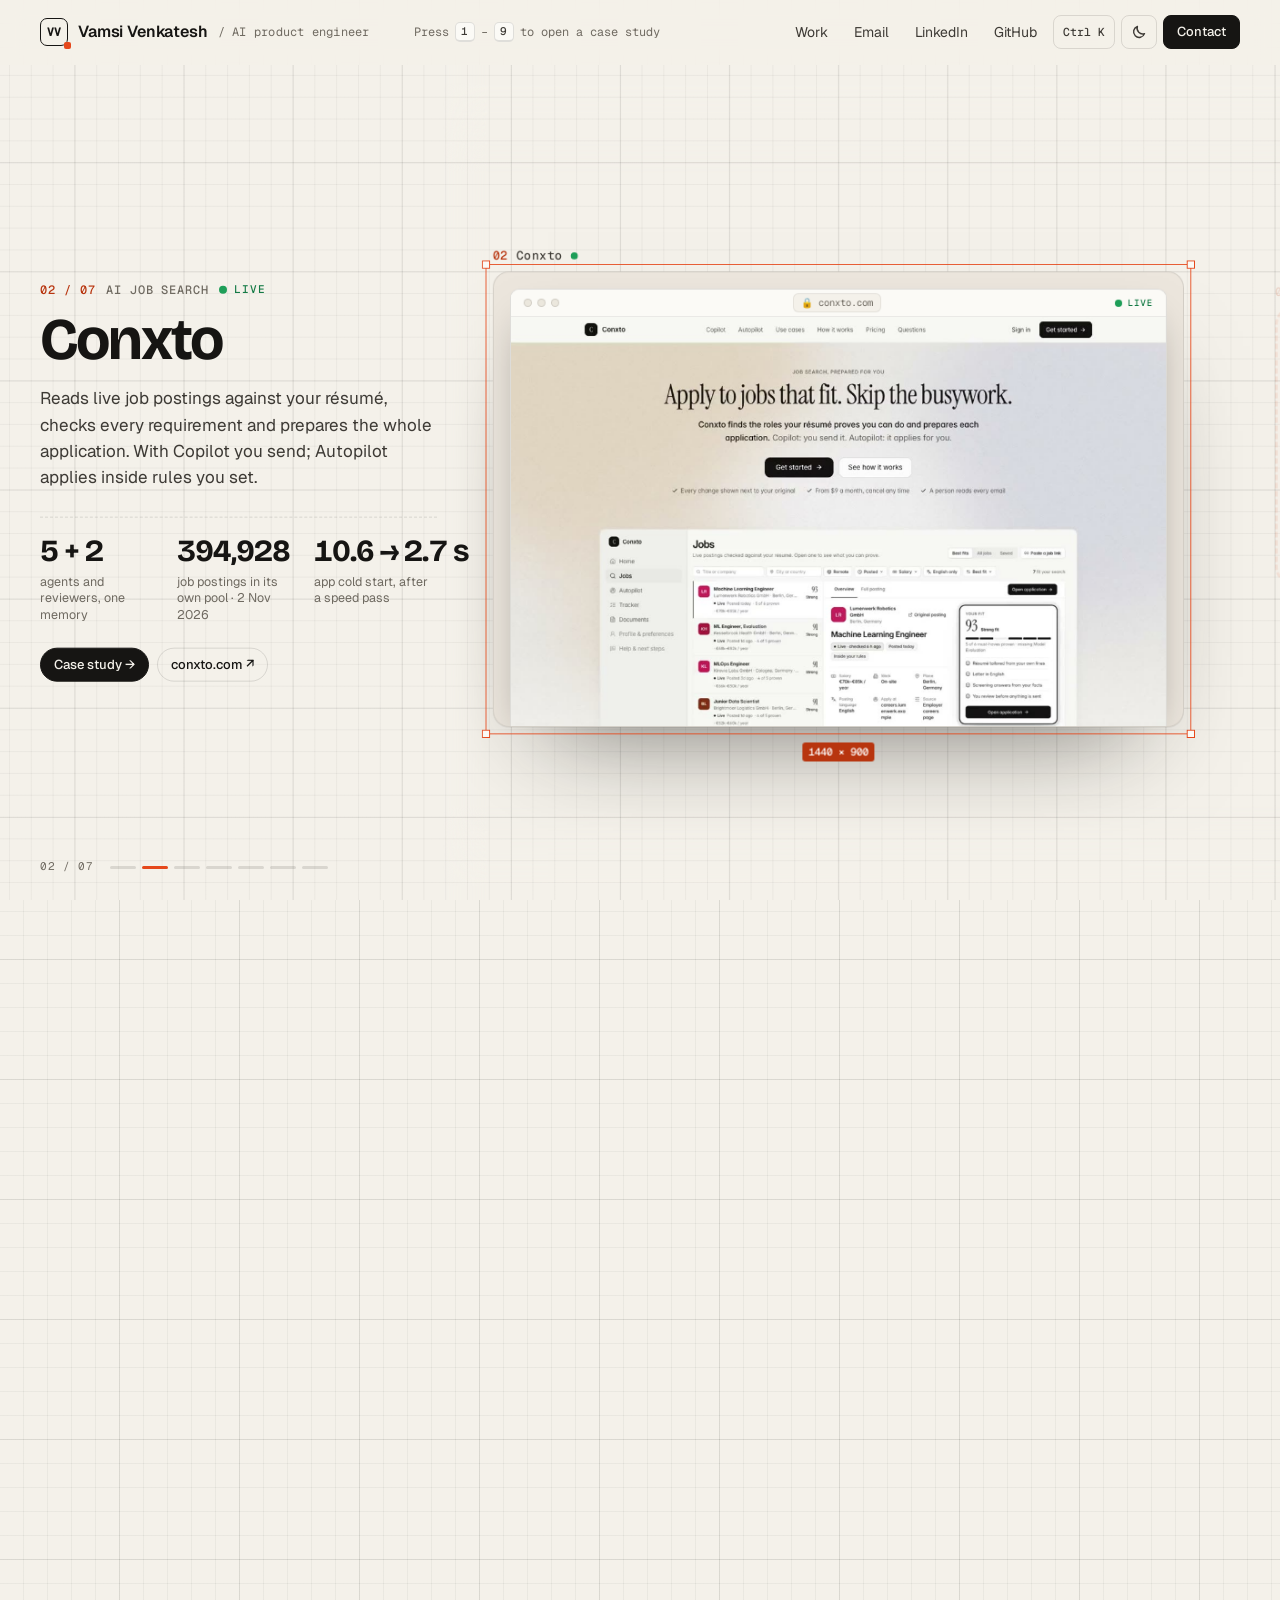
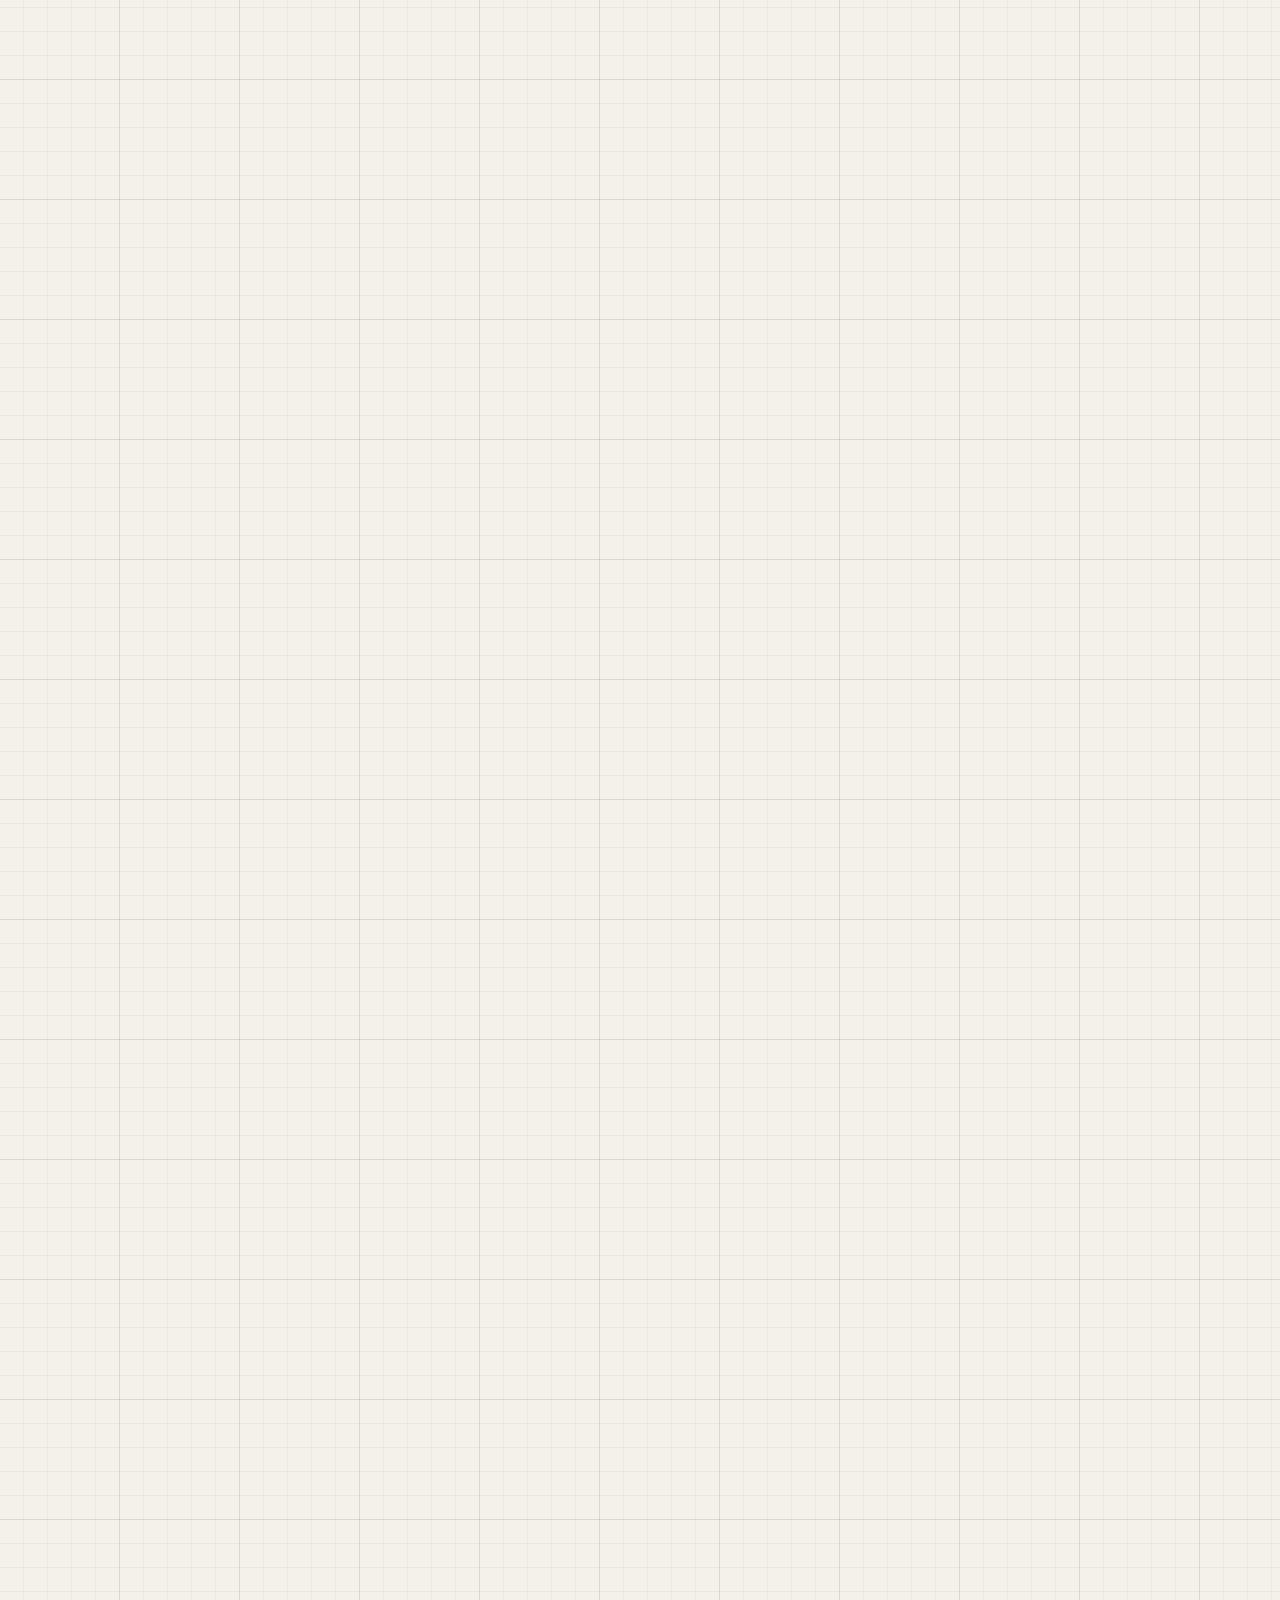
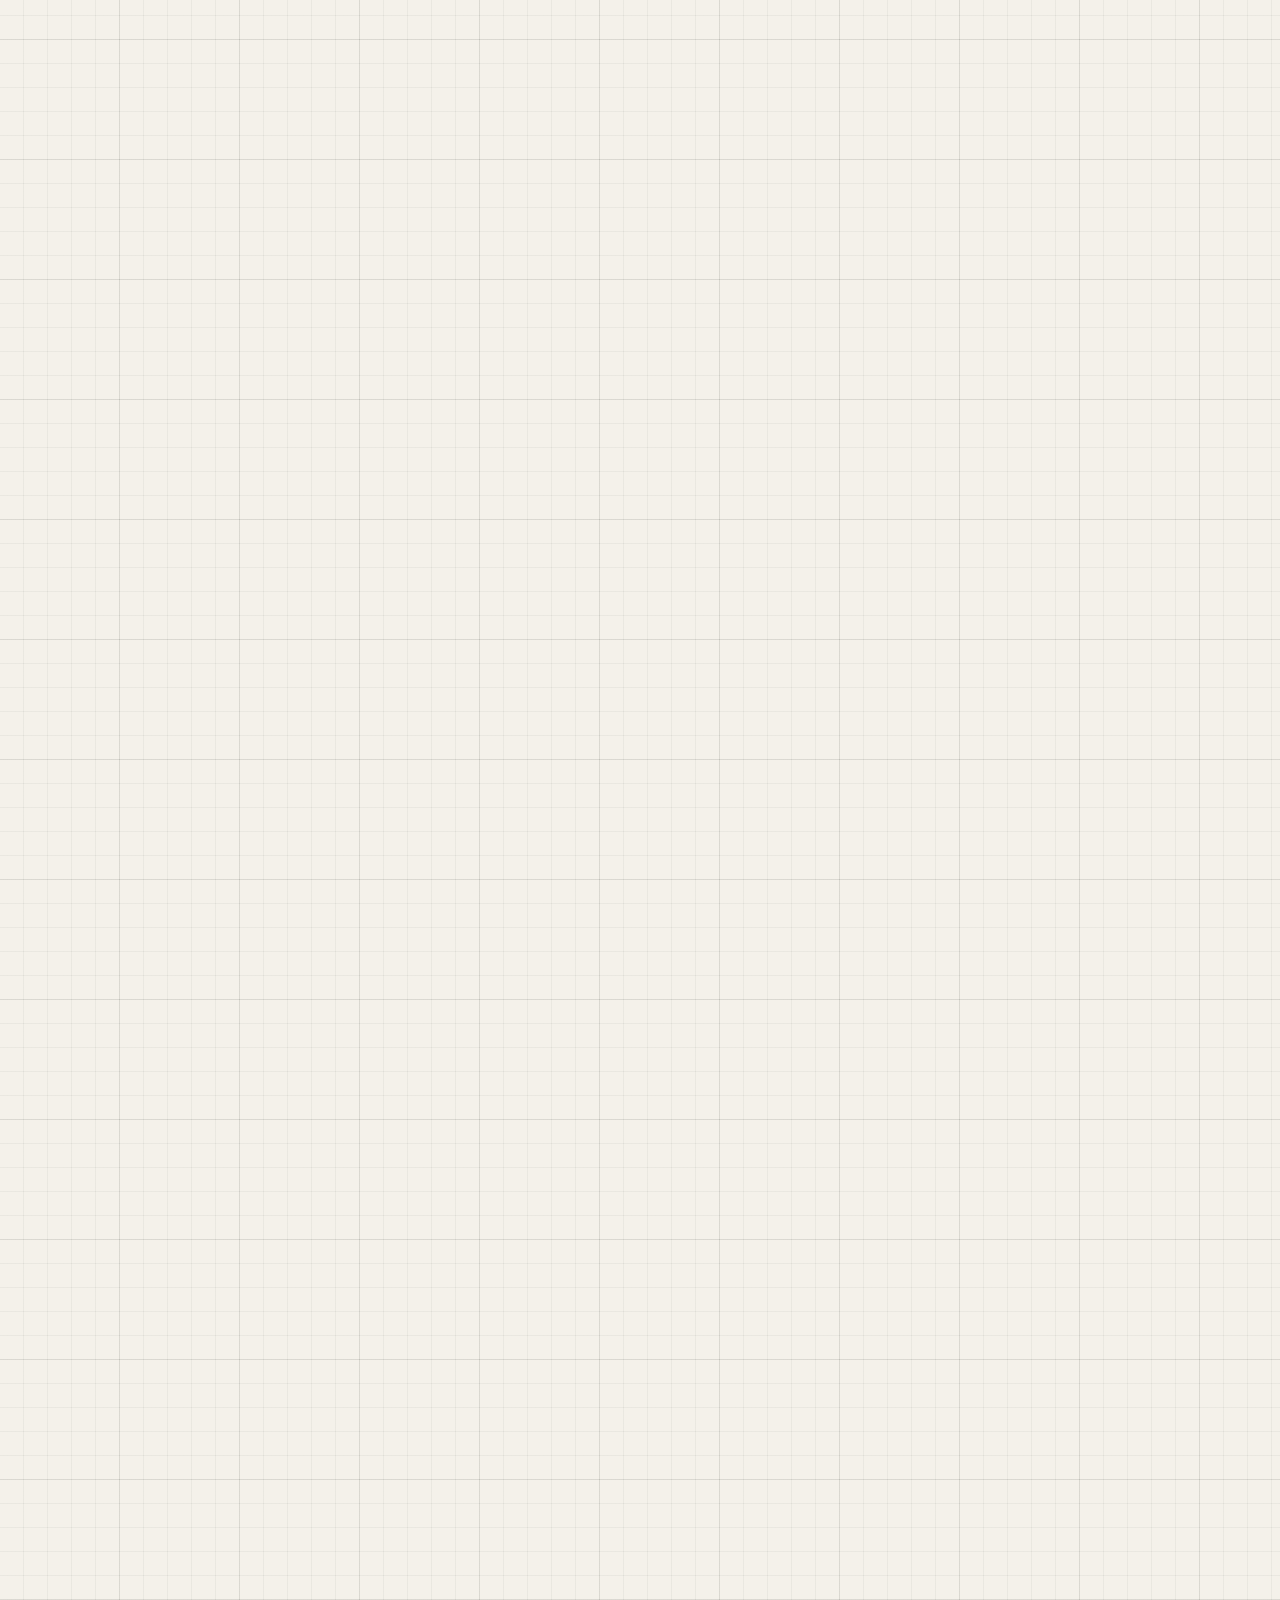
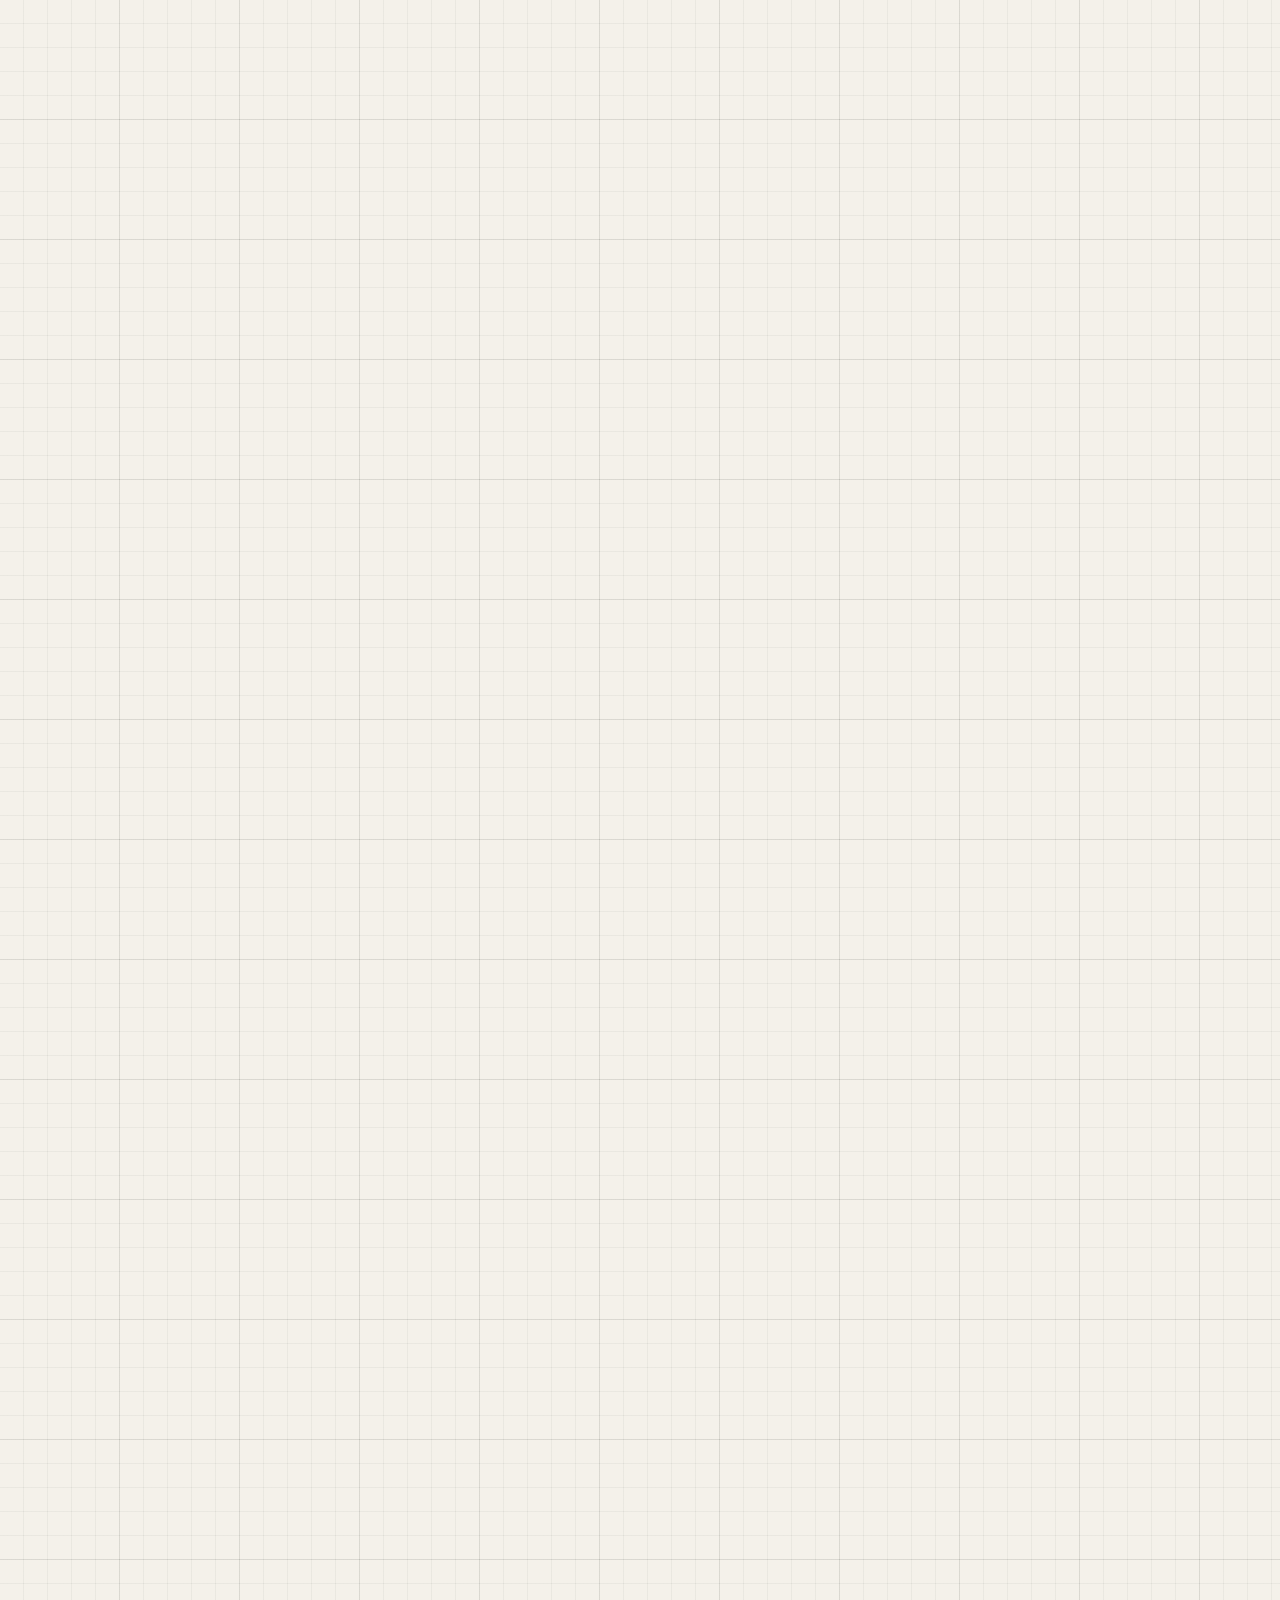
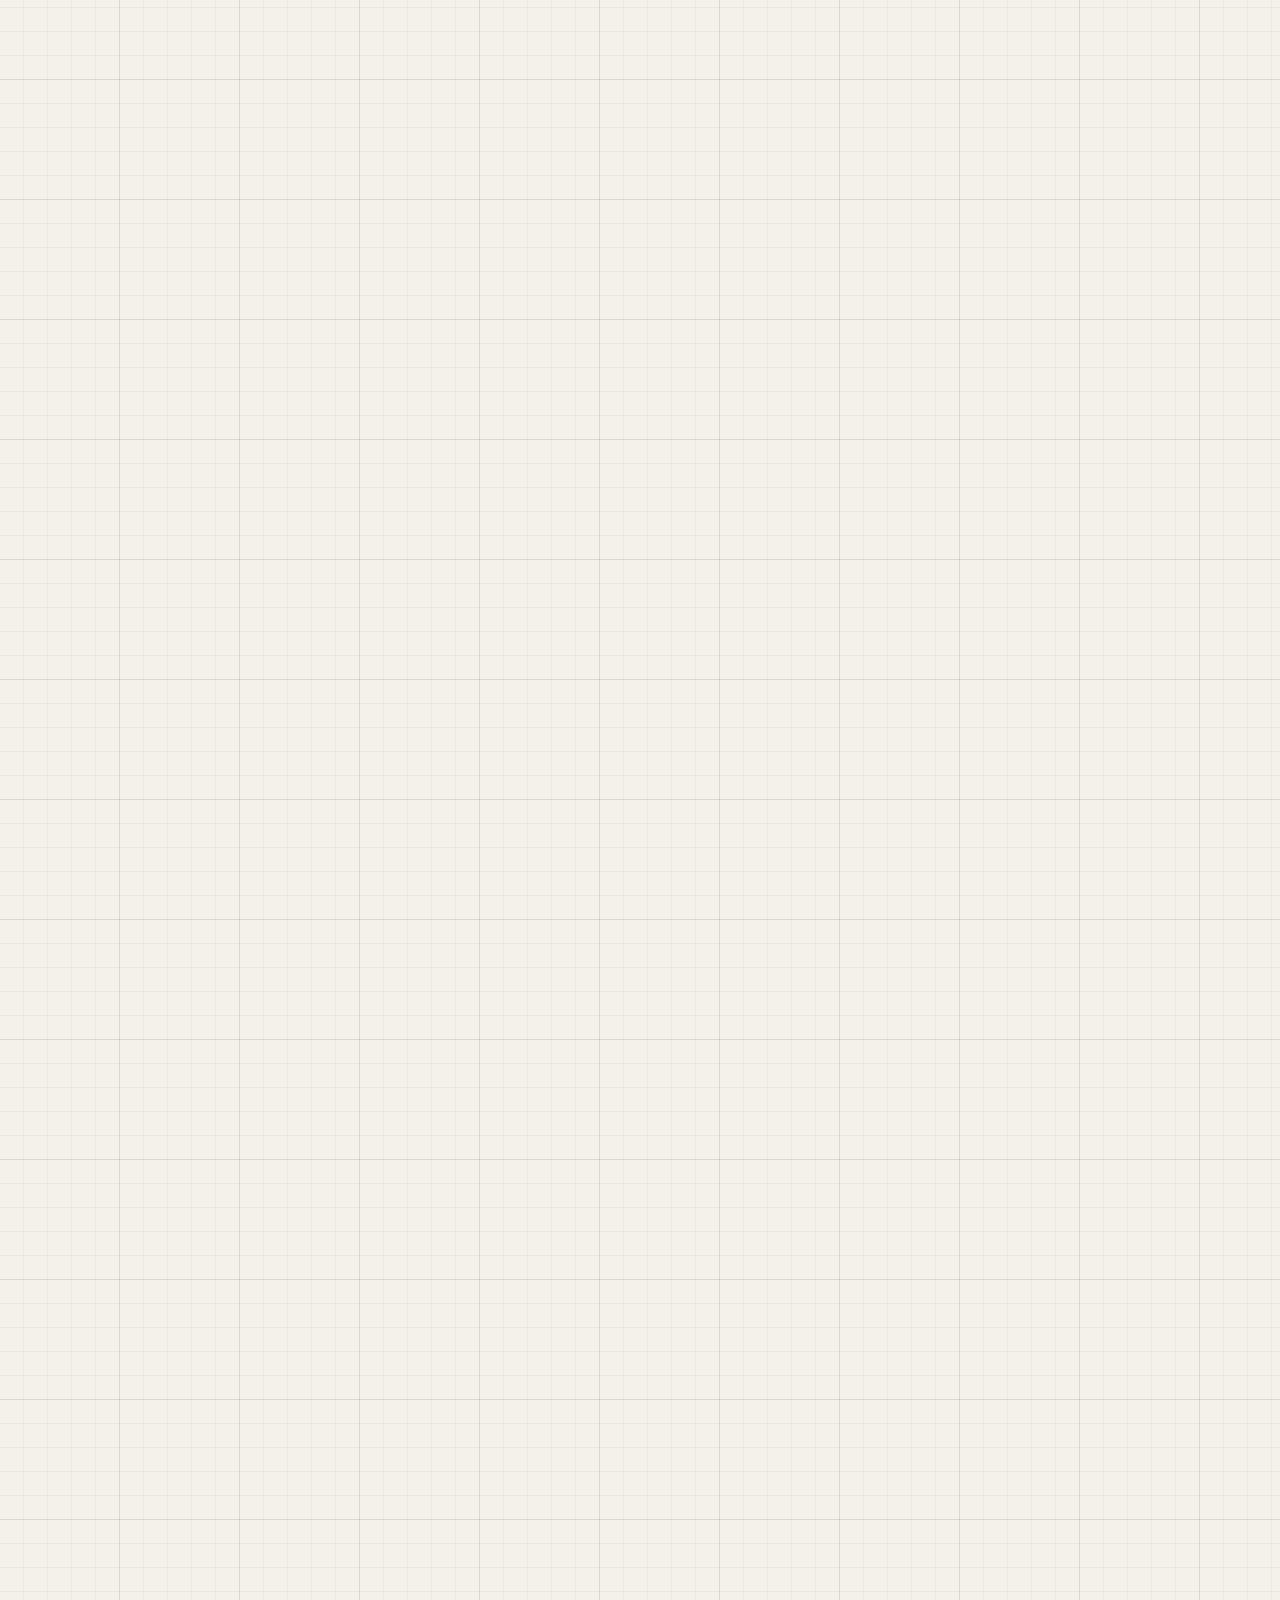
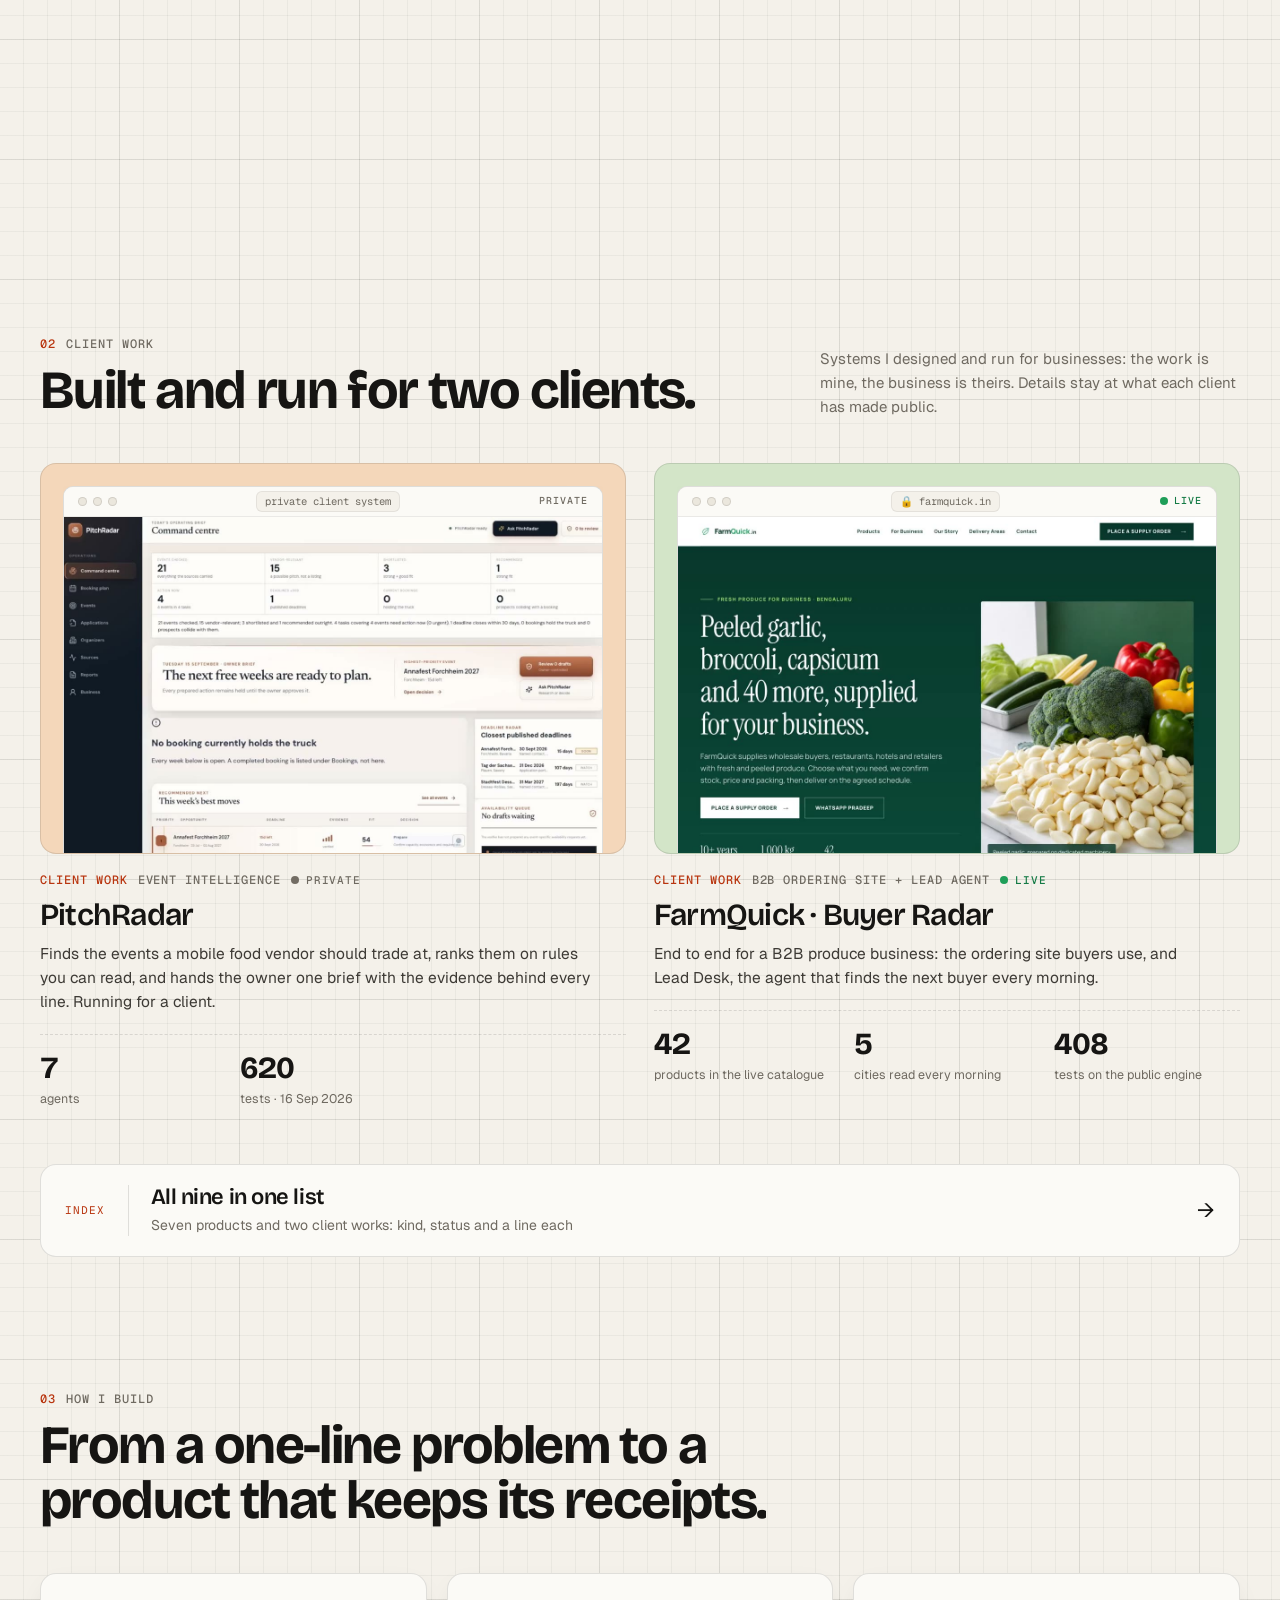
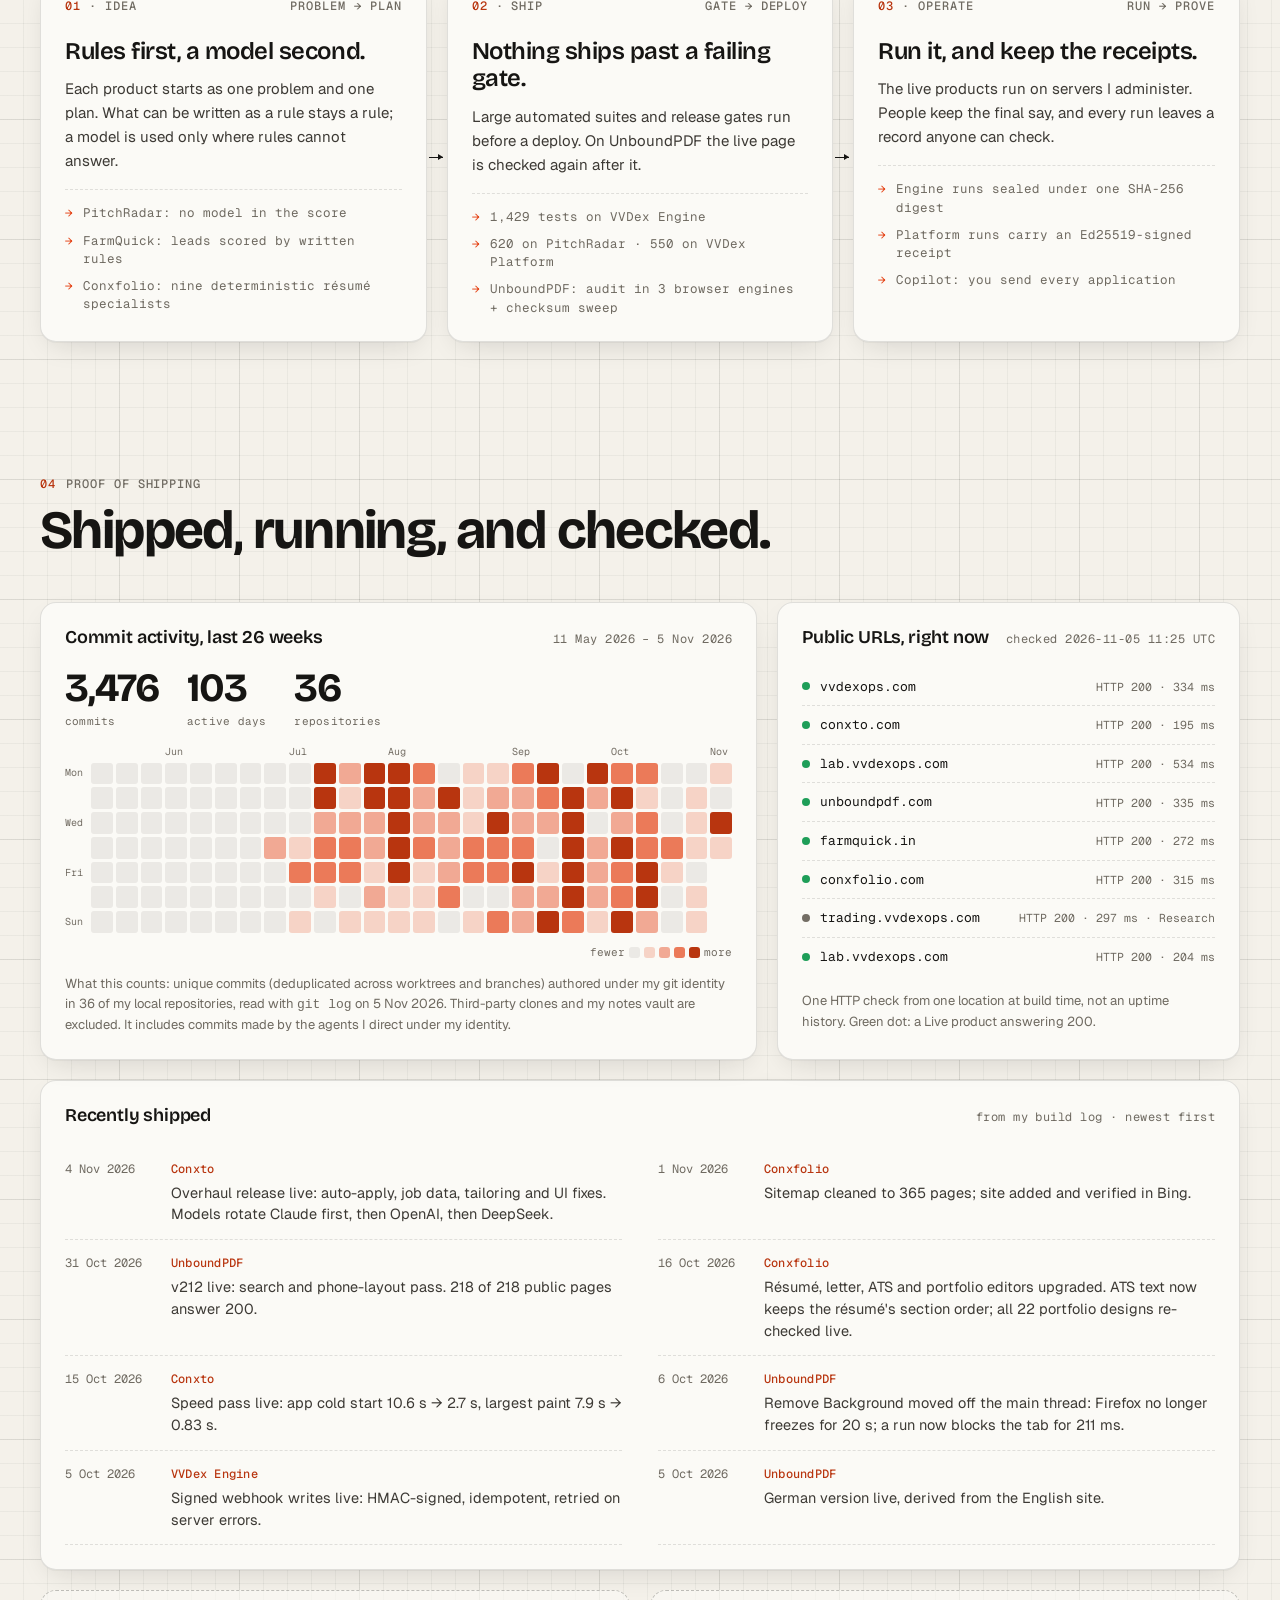
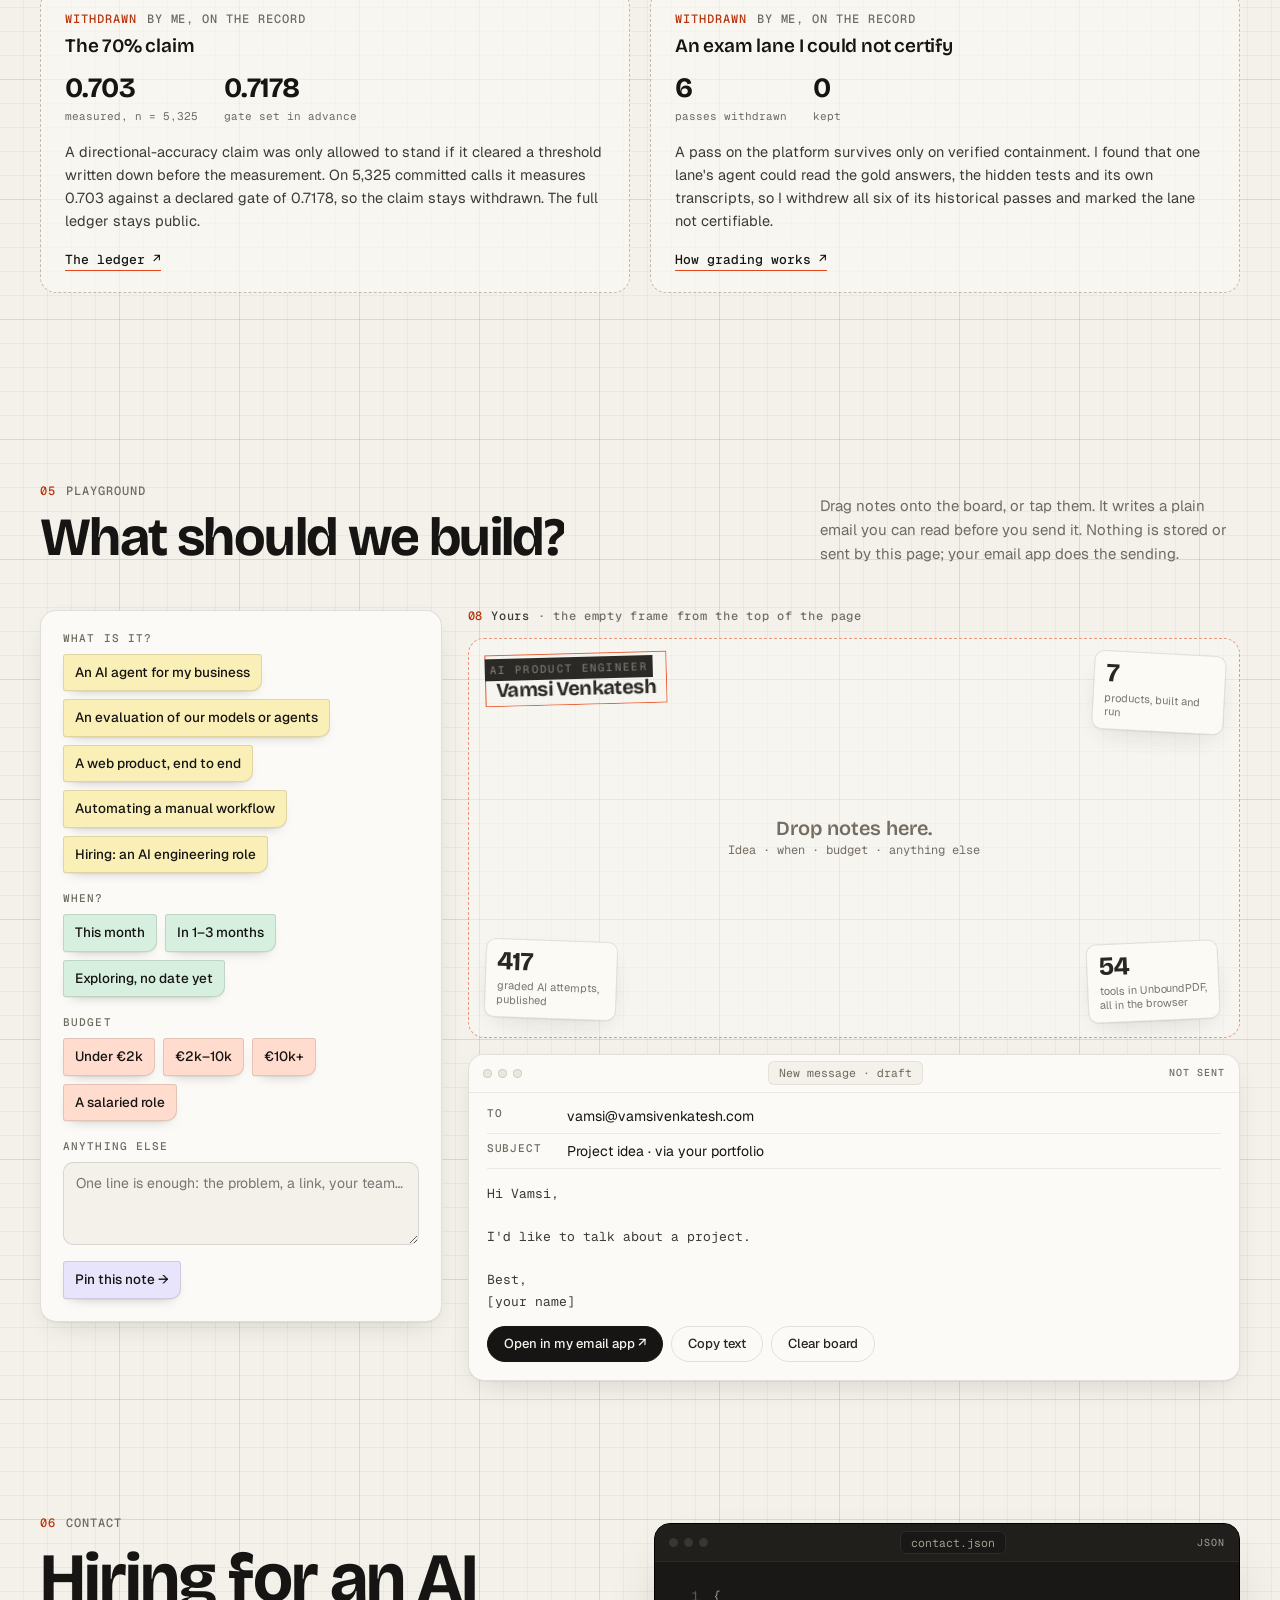
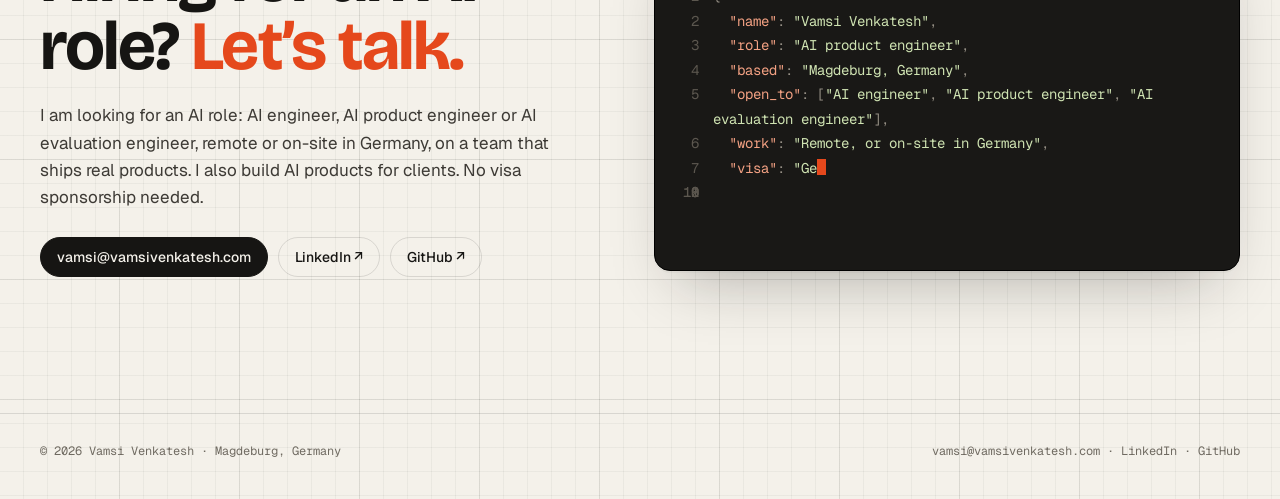
==== commit 42a0576e: "v4.1: the board is the homepage, all seven products live plus frame 08 for the playground; mobile ch" ====
--- a/index.html
+++ b/index.html
@@ -29,16 +29,17 @@
   </nav>
 </div></header>
 <main id="main">
-<section class="hero" aria-label="Introduction">
-  <div class="guides" aria-hidden="true"></div>
-  <div class="wrap"><div class="board" id="board" data-board>
-    <div class="board-bar" aria-label="Board controls">
-      <span class="mono"><b>board / home</b><span class="hide-s"> · drag the notes and the cards · resize my name</span><span class="show-s"> · drag <svg width="10" height="14" viewBox="0 0 10 14" aria-hidden="true"><g fill="currentColor"><circle cx="2.5" cy="2.5" r="1.2"/><circle cx="7.5" cy="2.5" r="1.2"/><circle cx="2.5" cy="7" r="1.2"/><circle cx="7.5" cy="7" r="1.2"/><circle cx="2.5" cy="11.5" r="1.2"/><circle cx="7.5" cy="11.5" r="1.2"/></g></svg></span></span>
-      <button class="reset" type="button" data-reset disabled>↺ Reset board</button>
-    </div>
-    <div class="board-ov" aria-hidden="true"></div>
-    <svg class="wires" aria-hidden="true" focusable="false"><defs><marker id="wire-end" viewBox="0 0 10 10" refX="8" refY="5" markerWidth="7" markerHeight="7" orient="auto-start-reverse"><path d="M1 1 9 5 1 9" fill="none" stroke="currentColor" stroke-width="1.6" stroke-linecap="round" stroke-linejoin="round"/></marker><marker id="wire-loop" viewBox="0 0 10 10" refX="8" refY="5" markerWidth="7" markerHeight="7" orient="auto-start-reverse" style="color:var(--faint)"><path d="M1 1 9 5 1 9" fill="none" stroke="currentColor" stroke-width="1.6" stroke-linecap="round" stroke-linejoin="round"/></marker></defs><g class="w-base"></g><g class="w-flow"></g><g class="w-dots"></g><g class="w-tags"></g></svg>
-    <div class="hero-grid">
+<section class="bd" id="work" aria-labelledby="work-h">
+  <h2 class="sr" id="work-h">Seven products I designed, built and run end to end</h2>
+  <div class="bd-stage">
+    <div class="bd-intro hero" role="region" aria-label="Introduction">
+      <div class="guides" aria-hidden="true"></div>
+      <div class="wrap"><div class="bd-copy board" id="board" data-board>
+        <div class="board-bar" aria-label="Board controls">
+          <span class="mono"><b>board / home</b><span class="hide-s"> · drag the notes · resize my name</span><span class="show-s"> · tap a frame</span></span>
+          <button class="reset" type="button" data-reset disabled>↺ Reset board</button>
+        </div>
+        <div class="board-ov" aria-hidden="true"></div>
     <div class="develop">
       <div class="select namebox" data-guide>
         <span class="h" data-rs="nw"></span><span class="h" data-rs="ne"></span><span class="h" data-rs="sw"></span><span class="h" data-rs="se"></span>
@@ -49,154 +50,132 @@
       <p class="lede" data-guide>I design, build and run AI products <mark>end to end</mark>: the product, the agents, the servers and the tests that prove it works.</p>
       <p class="open"><i class="dot accent" aria-hidden="true"></i>Open to work · Magdeburg, Germany · updated 5 Nov 2026</p>
       <div class="stats" data-guide><div class="stat drag" data-drag="stat-products" data-frame="stat / products"><button class="grip" type="button" aria-label="Move the products note (arrow keys)"><svg width="10" height="14" viewBox="0 0 10 14" aria-hidden="true"><g fill="currentColor"><circle cx="2.5" cy="2.5" r="1.2"/><circle cx="7.5" cy="2.5" r="1.2"/><circle cx="2.5" cy="7" r="1.2"/><circle cx="7.5" cy="7" r="1.2"/><circle cx="2.5" cy="11.5" r="1.2"/><circle cx="7.5" cy="11.5" r="1.2"/></g></svg></button><strong data-count="7">7</strong><span>products, built and run · 6 live · + 2 for clients</span></div><div class="stat drag" data-drag="stat-unboundpdf" data-frame="stat / unboundpdf"><button class="grip" type="button" aria-label="Move the unboundpdf note (arrow keys)"><svg width="10" height="14" viewBox="0 0 10 14" aria-hidden="true"><g fill="currentColor"><circle cx="2.5" cy="2.5" r="1.2"/><circle cx="7.5" cy="2.5" r="1.2"/><circle cx="2.5" cy="7" r="1.2"/><circle cx="7.5" cy="7" r="1.2"/><circle cx="2.5" cy="11.5" r="1.2"/><circle cx="7.5" cy="11.5" r="1.2"/></g></svg></button><strong data-count="54">54</strong><span>tools in UnboundPDF, all in the browser</span></div><div class="stat drag" data-drag="stat-vvdex-platform" data-frame="stat / vvdex-platform"><button class="grip" type="button" aria-label="Move the vvdex-platform note (arrow keys)"><svg width="10" height="14" viewBox="0 0 10 14" aria-hidden="true"><g fill="currentColor"><circle cx="2.5" cy="2.5" r="1.2"/><circle cx="7.5" cy="2.5" r="1.2"/><circle cx="2.5" cy="7" r="1.2"/><circle cx="7.5" cy="7" r="1.2"/><circle cx="2.5" cy="11.5" r="1.2"/><circle cx="7.5" cy="11.5" r="1.2"/></g></svg></button><strong data-count="417">417</strong><span>graded AI attempts, published</span></div></div>
+      <nav class="bd-mini" aria-label="The board: seven products and one empty frame"><a class="mf" href="#p-vvdex-platform" style="--x:0;--y:50;--w:1080"><img src="media/vvdex-platform.jpg" alt="" width="1440" height="900" decoding="async"><b aria-hidden="true">01</b><span class="sr">VVDex Platform</span></a><a class="mf" href="#p-conxto" style="--x:1180;--y:0;--w:760"><img src="media/conxto.jpg" alt="" width="1440" height="900" decoding="async"><b aria-hidden="true">02</b><span class="sr">Conxto</span></a><a class="mf" href="#p-vvdex-engine" style="--x:1300;--y:700;--w:1000"><img src="media/vvdex-engine.jpg" alt="" width="1440" height="900" decoding="async"><b aria-hidden="true">03</b><span class="sr">VVDex Engine</span></a><a class="mf" href="#p-unboundpdf" style="--x:120;--y:860;--w:900"><img src="media/unboundpdf.jpg" alt="" width="1440" height="900" decoding="async"><b aria-hidden="true">04</b><span class="sr">UnboundPDF</span></a><a class="mf" href="#p-conxfolio" style="--x:0;--y:1560;--w:740"><img src="media/conxfolio.jpg" alt="" width="1440" height="900" decoding="async"><b aria-hidden="true">05</b><span class="sr">Conxfolio</span></a><a class="mf" href="#p-forecasting" style="--x:840;--y:1560;--w:760"><img src="media/forecasting.jpg" alt="" width="1440" height="900" decoding="async"><b aria-hidden="true">06</b><span class="sr">Forecasting</span></a><a class="mf" href="#p-vvdex-trading" style="--x:1700;--y:1460;--w:780"><img src="media/vvdex-trading.jpg" alt="" width="1440" height="900" decoding="async"><b aria-hidden="true">07</b><span class="sr">VVDex Trading</span></a><a class="mf mf-yours" href="#build" style="--x:2040;--y:40;--w:440"><i aria-hidden="true">+</i><b aria-hidden="true">08</b><span class="sr">Frame 08 is yours: sketch your product</span></a></nav>
       <div class="ctas"><a class="pill" href="#work">See the products ↓</a><a class="pill ghost" href="#build">What should we build?</a></div>
     </div>
-
-    <div class="flow develop" data-guide aria-label="End to end: the product, the agents, the servers and the tests">
-      <div class="flow-head mono"><span><b>frame / end to end</b></span><span class="hide-s">the sentence on the left, as a system</span></div>
-      <div class="flow-grid">
-        <article class="fcard drag" data-drag="flow-product" data-flow="0" aria-label="01 Product">
-          <button class="grip" type="button" aria-label="Move the Product card (arrow keys)"><svg width="10" height="14" viewBox="0 0 10 14" aria-hidden="true"><g fill="currentColor"><circle cx="2.5" cy="2.5" r="1.2"/><circle cx="7.5" cy="2.5" r="1.2"/><circle cx="2.5" cy="7" r="1.2"/><circle cx="7.5" cy="7" r="1.2"/><circle cx="2.5" cy="11.5" r="1.2"/><circle cx="7.5" cy="11.5" r="1.2"/></g></svg></button>
-          <div class="fc-k"><b>01</b>Product</div>
-          <strong class="fc-n"><span data-count="6">6</span><small>/7</small></strong>
-          <p class="fc-l">products live on the public web</p>
-          <div class="fc-f"><span>+ 2 run for clients</span><a href="#work">See them ↓</a></div>
-        </article>
-        <article class="fcard drag" data-drag="flow-agents" data-flow="1" aria-label="02 Agents">
-          <button class="grip" type="button" aria-label="Move the Agents card (arrow keys)"><svg width="10" height="14" viewBox="0 0 10 14" aria-hidden="true"><g fill="currentColor"><circle cx="2.5" cy="2.5" r="1.2"/><circle cx="7.5" cy="2.5" r="1.2"/><circle cx="2.5" cy="7" r="1.2"/><circle cx="7.5" cy="7" r="1.2"/><circle cx="2.5" cy="11.5" r="1.2"/><circle cx="7.5" cy="11.5" r="1.2"/></g></svg></button>
-          <div class="fc-k"><b>02</b>Agents</div>
-          <strong class="fc-n fc-w">Human sign‑off</strong>
-          <p class="fc-l">Agents draft and check; a person approves what goes out.</p>
-          <div class="fc-f"><span>Conxto Copilot · FarmQuick · Forecasting</span><a href="#how">How I build ↓</a></div>
-        </article>
-        <article class="fcard drag" data-drag="flow-servers" data-flow="2" aria-label="03 Servers">
-          <button class="grip" type="button" aria-label="Move the Servers card (arrow keys)"><svg width="10" height="14" viewBox="0 0 10 14" aria-hidden="true"><g fill="currentColor"><circle cx="2.5" cy="2.5" r="1.2"/><circle cx="7.5" cy="2.5" r="1.2"/><circle cx="2.5" cy="7" r="1.2"/><circle cx="7.5" cy="7" r="1.2"/><circle cx="2.5" cy="11.5" r="1.2"/><circle cx="7.5" cy="11.5" r="1.2"/></g></svg></button>
-          <div class="fc-k"><b>03</b>Servers</div>
-          <strong class="fc-n"><span data-count="8">8</span><small>/8</small></strong>
-          <p class="fc-l">public URLs answered HTTP 200</p>
-          <div class="fc-f"><span>one check · 5 Nov 2026, 11:25 UTC</span><a href="#proof">See the check ↓</a></div>
-        </article>
-        <article class="fcard drag" data-drag="flow-tests" data-flow="3" aria-label="04 Tests">
-          <button class="grip" type="button" aria-label="Move the Tests card (arrow keys)"><svg width="10" height="14" viewBox="0 0 10 14" aria-hidden="true"><g fill="currentColor"><circle cx="2.5" cy="2.5" r="1.2"/><circle cx="7.5" cy="2.5" r="1.2"/><circle cx="2.5" cy="7" r="1.2"/><circle cx="7.5" cy="7" r="1.2"/><circle cx="2.5" cy="11.5" r="1.2"/><circle cx="7.5" cy="11.5" r="1.2"/></g></svg></button>
-          <div class="fc-k"><b>04</b>Tests</div>
-          <strong class="fc-n"><span data-count="218">218</span><small>/218</small></strong>
-          <p class="fc-l">UnboundPDF pages answered 200 after the 31 Oct release</p>
-          <div class="fc-f"><span>every public page, re-requested</span><a href="work/unboundpdf/">UnboundPDF case →</a></div>
-        </article>
-      </div>
-      <p class="flow-cap mono">Drag a card: the wiring follows. Each number is from a dated check; no check, no number.</p>
-    </div>
-    </div>
-  </div></div>
-</section>
-
-<section class="sec showcase-sec" id="work" aria-labelledby="work-h">
-  <div class="wrap">
-    <div class="sec-head" data-inspect><div><div class="eyebrow"><b>02</b>Selected products</div><h2 id="work-h" data-reveal><span class="sr">Seven products I designed, built and run end to end.</span><span class="split" aria-hidden="true"><span class="w"><span style="--i:0">Seven</span></span> <span class="w"><span style="--i:1">products</span></span> <span class="w"><span style="--i:2">I</span></span> <span class="w"><span style="--i:3">designed,</span></span> <span class="w"><span style="--i:4">built</span></span> <span class="w"><span style="--i:5">and</span></span> <span class="w"><span style="--i:6">run</span></span> <span class="w"><span style="--i:7">end</span></span> <span class="w"><span style="--i:8">to</span></span> <span class="w"><span style="--i:9">end.</span></span></span></h2></div><p data-reveal>Scroll: each product moves into focus with its outcome and numbers. The loops are real: two are a task and a run recorded on the public sites, the rest are recordings of them.</p></div>
-  </div>
-  <div class="showcase" style="--n:7">
-    <div class="sc-sticky"><div class="wrap">
-      <div class="sc-stage">
-      <article class="sc-item" data-i="0" style="--tint:color-mix(in srgb, #F2703A 30%, var(--paper))" aria-label="VVDex Platform">
-        <div class="sc-text">
+      </div></div>
+    </div>
+    <div class="bd-world">
+      <figure class="bw pre" data-i="0" data-x="0" data-y="50" data-w="1080" style="--x:0;--y:50;--w:1080;--tint:color-mix(in srgb, #F2703A 30%, var(--paper))">
+        <div class="bw-in">
+          <div class="bw-tag" aria-hidden="true"><b>01</b>VVDex Platform<i class="dot live"></i></div>
+          <a class="frame" href="work/vvdex-platform/" data-vt="vvdex-platform" data-pill="Fly in →" aria-label="VVDex Platform"><div class="screen"><div class="chrome" aria-hidden="true"><span class="tl"><i></i><i></i><i></i></span><span class="host">🔒 vvdexops.com</span><span class="st status live"><i class="dot live"></i>Live</span></div><div class="media"><video class="" muted loop playsinline preload="none" poster="media/vvdex-platform.jpg" data-src="media/vvdex-platform.mp4" aria-label="VVDex Platform: real task recorded on the public site"></video></div></div></a>
+          <div class="bw-sel" aria-hidden="true"><i></i><i></i><i></i><i></i><span class="bw-dim">1440 × 900</span></div>
+        </div>
+      </figure>
+      <figure class="bw pre" data-i="1" data-x="1180" data-y="0" data-w="760" style="--x:1180;--y:0;--w:760;--tint:color-mix(in srgb, #D8CDBE 30%, var(--paper))">
+        <div class="bw-in">
+          <div class="bw-tag" aria-hidden="true"><b>02</b>Conxto<i class="dot live"></i></div>
+          <a class="frame" href="work/conxto/" data-vt="conxto" data-pill="Fly in →" aria-label="Conxto"><div class="screen"><div class="chrome" aria-hidden="true"><span class="tl"><i></i><i></i><i></i></span><span class="host">🔒 conxto.com</span><span class="st status live"><i class="dot live"></i>Live</span></div><div class="media"><video class="" muted loop playsinline preload="none" poster="media/conxto.jpg" data-src="media/conxto.mp4" aria-label="Conxto: screen recording of the public site"></video></div></div></a>
+          <div class="bw-sel" aria-hidden="true"><i></i><i></i><i></i><i></i><span class="bw-dim">1440 × 900</span></div>
+        </div>
+      </figure>
+      <figure class="bw pre" data-i="2" data-x="1300" data-y="700" data-w="1000" style="--x:1300;--y:700;--w:1000;--tint:color-mix(in srgb, #45C987 30%, var(--paper))">
+        <div class="bw-in">
+          <div class="bw-tag" aria-hidden="true"><b>03</b>VVDex Engine<i class="dot live"></i></div>
+          <a class="frame" href="work/vvdex-engine/" data-vt="vvdex-engine" data-pill="Fly in →" aria-label="VVDex Engine"><div class="screen"><div class="chrome" aria-hidden="true"><span class="tl"><i></i><i></i><i></i></span><span class="host">🔒 lab.vvdexops.com</span><span class="st status live"><i class="dot live"></i>Live</span></div><div class="media"><video class="" muted loop playsinline preload="none" poster="media/vvdex-engine.jpg" data-src="media/vvdex-engine.mp4" aria-label="VVDex Engine: screen recording of the public site"></video></div></div></a>
+          <div class="bw-sel" aria-hidden="true"><i></i><i></i><i></i><i></i><span class="bw-dim">1440 × 900</span></div>
+        </div>
+      </figure>
+      <figure class="bw pre" data-i="3" data-x="120" data-y="860" data-w="900" style="--x:120;--y:860;--w:900;--tint:color-mix(in srgb, #EFEAE0 30%, var(--paper))">
+        <div class="bw-in">
+          <div class="bw-tag" aria-hidden="true"><b>04</b>UnboundPDF<i class="dot live"></i></div>
+          <a class="frame" href="work/unboundpdf/" data-vt="unboundpdf" data-pill="Fly in →" aria-label="UnboundPDF"><div class="screen"><div class="chrome" aria-hidden="true"><span class="tl"><i></i><i></i><i></i></span><span class="host">🔒 unboundpdf.com</span><span class="st status live"><i class="dot live"></i>Live</span></div><div class="media"><video class="" muted loop playsinline preload="none" poster="media/unboundpdf.jpg" data-src="media/unboundpdf.mp4" aria-label="UnboundPDF: real task recorded on the public site"></video></div></div></a>
+          <div class="bw-sel" aria-hidden="true"><i></i><i></i><i></i><i></i><span class="bw-dim">1440 × 900</span></div>
+        </div>
+      </figure>
+      <figure class="bw pre" data-i="4" data-x="0" data-y="1560" data-w="740" style="--x:0;--y:1560;--w:740;--tint:color-mix(in srgb, #EDE4D6 30%, var(--paper))">
+        <div class="bw-in">
+          <div class="bw-tag" aria-hidden="true"><b>05</b>Conxfolio<i class="dot live"></i></div>
+          <a class="frame" href="work/conxfolio/" data-vt="conxfolio" data-pill="Fly in →" aria-label="Conxfolio"><div class="screen"><div class="chrome" aria-hidden="true"><span class="tl"><i></i><i></i><i></i></span><span class="host">🔒 conxfolio.com</span><span class="st status live"><i class="dot live"></i>Live</span></div><div class="media"><video class="" muted loop playsinline preload="none" poster="media/conxfolio.jpg" data-src="media/conxfolio.mp4" aria-label="Conxfolio: screen recording of the public site"></video></div></div></a>
+          <div class="bw-sel" aria-hidden="true"><i></i><i></i><i></i><i></i><span class="bw-dim">1440 × 900</span></div>
+        </div>
+      </figure>
+      <figure class="bw pre" data-i="5" data-x="840" data-y="1560" data-w="760" style="--x:840;--y:1560;--w:760;--tint:color-mix(in srgb, #8FB3E6 30%, var(--paper))">
+        <div class="bw-in">
+          <div class="bw-tag" aria-hidden="true"><b>06</b>Forecasting<i class="dot live"></i></div>
+          <a class="frame" href="work/forecasting/" data-vt="forecasting" data-pill="Fly in →" aria-label="Forecasting"><div class="screen"><div class="chrome" aria-hidden="true"><span class="tl"><i></i><i></i><i></i></span><span class="host">🔒 lab.vvdexops.com/forecast</span><span class="st status live"><i class="dot live"></i>Live</span></div><div class="media"><video class="" muted loop playsinline preload="none" poster="media/forecasting.jpg" data-src="media/forecasting.mp4" aria-label="Forecasting: screen recording of the public site"></video></div></div></a>
+          <div class="bw-sel" aria-hidden="true"><i></i><i></i><i></i><i></i><span class="bw-dim">1440 × 900</span></div>
+        </div>
+      </figure>
+      <figure class="bw pre" data-i="6" data-x="1700" data-y="1460" data-w="780" style="--x:1700;--y:1460;--w:780;--tint:color-mix(in srgb, #63D2A3 30%, var(--paper))">
+        <div class="bw-in">
+          <div class="bw-tag" aria-hidden="true"><b>07</b>VVDex Trading<i class="dot"></i></div>
+          <a class="frame" href="work/vvdex-trading/" data-vt="vvdex-trading" data-pill="Fly in →" aria-label="VVDex Trading"><div class="screen"><div class="chrome" aria-hidden="true"><span class="tl"><i></i><i></i><i></i></span><span class="host">🔒 trading.vvdexops.com</span><span class="st status other">Research</span></div><div class="media"><video class="" muted loop playsinline preload="none" poster="media/vvdex-trading.jpg" data-src="media/vvdex-trading.mp4" aria-label="VVDex Trading: screen recording of the public site"></video></div></div></a>
+          <div class="bw-sel" aria-hidden="true"><i></i><i></i><i></i><i></i><span class="bw-dim">1440 × 900</span></div>
+        </div>
+      </figure>
+      <figure class="bw bw-yours pre" data-i="7" data-x="2040" data-y="40" data-w="440" style="--x:2040;--y:40;--w:440">
+        <div class="bw-in">
+          <div class="bw-tag" aria-hidden="true"><b>08</b>Yours</div>
+          <a class="yours" href="#build" data-pill="Sketch it →"><span class="plus" aria-hidden="true">+</span><strong>Your product</strong><span class="yl">Sketch it at the end of the page ↓</span></a>
+          <div class="bw-sel" aria-hidden="true"><i></i><i></i><i></i><i></i><span class="bw-dim">empty frame</span></div>
+        </div>
+      </figure>
+    </div>
+    <div class="bd-edges" aria-hidden="true"></div>
+    <div class="bd-scrim" aria-hidden="true"></div>
+    <div class="bd-panels"><div class="wrap">
+      <div class="bp" id="p-vvdex-platform" data-i="0"><div class="sc-text">
           <div class="eyebrow"><b>01 / 07</b>AI evaluation platform <span class="status live"><i class="dot live"></i>Live</span></div>
           <h3 class="sc-name">VVDex Platform</h3>
           <p class="sc-one">Test AI models and agents on real work: a real task in a sealed sandbox, hidden tests decide, and a signed receipt anyone can check.</p>
           <div class="sc-nums"><div><strong data-count="17">17</strong><span>certified exams offered: 5 open, 12 on request</span></div><div><strong data-count="417">417</strong><span>graded attempts in 15 published campaigns</span></div><div><strong data-count="21">21</strong><span>models and agents tested</span></div></div>
           <div class="sc-links"><a class="pill sm" href="work/vvdex-platform/" data-vt="vvdex-platform">Case study →</a><a class="pill sm ghost" href="https://vvdexops.com/" rel="noopener">vvdexops.com ↗</a></div>
-        </div>
-        <a class="sc-media frame-link" href="work/vvdex-platform/" data-vt="vvdex-platform" data-pill="Open case study →" aria-label="VVDex Platform case study">
-          <div class="frame"><div class="screen"><div class="chrome" aria-hidden="true"><span class="tl"><i></i><i></i><i></i></span><span class="host">🔒 vvdexops.com</span><span class="st status live"><i class="dot live"></i>Live</span></div><div class="media"><video class="" muted loop playsinline preload="none" poster="media/vvdex-platform.jpg" data-src="media/vvdex-platform.mp4" aria-label="VVDex Platform: real task recorded on the public site"></video></div></div></div>
-          <span class="sel" aria-hidden="true"><i></i><i></i><i></i><i></i><b>Frame · 01 vvdex-platform</b></span>
-        </a>
-      </article>
-      <article class="sc-item" data-i="1" style="--tint:color-mix(in srgb, #D8CDBE 30%, var(--paper))" aria-label="Conxto">
-        <div class="sc-text">
+      </div></div>
+      <div class="bp" id="p-conxto" data-i="1"><div class="sc-text">
           <div class="eyebrow"><b>02 / 07</b>AI job search <span class="status live"><i class="dot live"></i>Live</span></div>
           <h3 class="sc-name">Conxto</h3>
           <p class="sc-one">Reads live job postings against your résumé, checks every requirement and prepares the whole application. With Copilot you send; Autopilot applies inside rules you set.</p>
           <div class="sc-nums"><div><strong>5 + 2</strong><span>agents and reviewers, one memory</span></div><div><strong data-count="394928">394,928</strong><span>job postings in its own pool · 2 Nov 2026</span></div><div><strong>10.6 → 2.7 s</strong><span>app cold start, after a speed pass</span></div></div>
           <div class="sc-links"><a class="pill sm" href="work/conxto/" data-vt="conxto">Case study →</a><a class="pill sm ghost" href="https://conxto.com/" rel="noopener">conxto.com ↗</a></div>
-        </div>
-        <a class="sc-media frame-link" href="work/conxto/" data-vt="conxto" data-pill="Open case study →" aria-label="Conxto case study">
-          <div class="frame"><div class="screen"><div class="chrome" aria-hidden="true"><span class="tl"><i></i><i></i><i></i></span><span class="host">🔒 conxto.com</span><span class="st status live"><i class="dot live"></i>Live</span></div><div class="media"><video class="" muted loop playsinline preload="none" poster="media/conxto.jpg" data-src="media/conxto.mp4" aria-label="Conxto: screen recording of the public site"></video></div></div></div>
-          <span class="sel" aria-hidden="true"><i></i><i></i><i></i><i></i><b>Frame · 02 conxto</b></span>
-        </a>
-      </article>
-      <article class="sc-item" data-i="2" style="--tint:color-mix(in srgb, #45C987 30%, var(--paper))" aria-label="VVDex Engine">
-        <div class="sc-text">
+      </div></div>
+      <div class="bp" id="p-vvdex-engine" data-i="2"><div class="sc-text">
           <div class="eyebrow"><b>03 / 07</b>AI service engine <span class="status live"><i class="dot live"></i>Live</span></div>
           <h3 class="sc-name">VVDex Engine</h3>
           <p class="sc-one">Describe the work in one paragraph and the Engine compiles it into a running service: what runs by itself, what waits for you, and what never happens.</p>
           <div class="sc-nums"><div><strong data-count="50">50</strong><span>compiled service examples</span></div><div><strong data-count="1429">1,429</strong><span>automated tests</span></div><div><strong>76 / 76</strong><span>briefs compiled into a valid process</span></div></div>
           <div class="sc-links"><a class="pill sm" href="work/vvdex-engine/" data-vt="vvdex-engine">Case study →</a><a class="pill sm ghost" href="https://lab.vvdexops.com/" rel="noopener">lab.vvdexops.com ↗</a></div>
-        </div>
-        <a class="sc-media frame-link" href="work/vvdex-engine/" data-vt="vvdex-engine" data-pill="Open case study →" aria-label="VVDex Engine case study">
-          <div class="frame"><div class="screen"><div class="chrome" aria-hidden="true"><span class="tl"><i></i><i></i><i></i></span><span class="host">🔒 lab.vvdexops.com</span><span class="st status live"><i class="dot live"></i>Live</span></div><div class="media"><video class="" muted loop playsinline preload="none" poster="media/vvdex-engine.jpg" data-src="media/vvdex-engine.mp4" aria-label="VVDex Engine: screen recording of the public site"></video></div></div></div>
-          <span class="sel" aria-hidden="true"><i></i><i></i><i></i><i></i><b>Frame · 03 vvdex-engine</b></span>
-        </a>
-      </article>
-      <article class="sc-item" data-i="3" style="--tint:color-mix(in srgb, #EFEAE0 30%, var(--paper))" aria-label="UnboundPDF">
-        <div class="sc-text">
+      </div></div>
+      <div class="bp" id="p-unboundpdf" data-i="3"><div class="sc-text">
           <div class="eyebrow"><b>04 / 07</b>Browser PDF suite <span class="status live"><i class="dot live"></i>Live</span></div>
           <h3 class="sc-name">UnboundPDF</h3>
           <p class="sc-one">Every PDF tool in the browser. The file never leaves the tab.</p>
           <div class="sc-nums"><div><strong data-count="54">54</strong><span>tools, all in the browser</span></div><div><strong data-count="0">0</strong><span>uploads</span></div><div><strong data-count="218">218</strong><span>public pages, English and German</span></div></div>
           <div class="sc-links"><a class="pill sm" href="work/unboundpdf/" data-vt="unboundpdf">Case study →</a><a class="pill sm ghost" href="https://unboundpdf.com/" rel="noopener">unboundpdf.com ↗</a></div>
-        </div>
-        <a class="sc-media frame-link" href="work/unboundpdf/" data-vt="unboundpdf" data-pill="Open case study →" aria-label="UnboundPDF case study">
-          <div class="frame"><div class="screen"><div class="chrome" aria-hidden="true"><span class="tl"><i></i><i></i><i></i></span><span class="host">🔒 unboundpdf.com</span><span class="st status live"><i class="dot live"></i>Live</span></div><div class="media"><video class="" muted loop playsinline preload="none" poster="media/unboundpdf.jpg" data-src="media/unboundpdf.mp4" aria-label="UnboundPDF: real task recorded on the public site"></video></div></div></div>
-          <span class="sel" aria-hidden="true"><i></i><i></i><i></i><i></i><b>Frame · 04 unboundpdf</b></span>
-        </a>
-      </article>
-      <article class="sc-item" data-i="4" style="--tint:color-mix(in srgb, #EDE4D6 30%, var(--paper))" aria-label="Conxfolio">
-        <div class="sc-text">
+      </div></div>
+      <div class="bp" id="p-conxfolio" data-i="4"><div class="sc-text">
           <div class="eyebrow"><b>05 / 07</b>Career suite <span class="status live"><i class="dot live"></i>Live</span></div>
           <h3 class="sc-name">Conxfolio</h3>
           <p class="sc-one">Your next move, all here: build your résumé, check how it reads, write your letter and show your work.</p>
           <div class="sc-nums"><div><strong data-count="37">37</strong><span>résumé designs, 24 ATS-clean</span></div><div><strong data-count="12">12</strong><span>cover-letter designs</span></div><div><strong data-count="22">22</strong><span>portfolio websites, free to publish</span></div></div>
           <div class="sc-links"><a class="pill sm" href="work/conxfolio/" data-vt="conxfolio">Case study →</a><a class="pill sm ghost" href="https://conxfolio.com/" rel="noopener">conxfolio.com ↗</a></div>
-        </div>
-        <a class="sc-media frame-link" href="work/conxfolio/" data-vt="conxfolio" data-pill="Open case study →" aria-label="Conxfolio case study">
-          <div class="frame"><div class="screen"><div class="chrome" aria-hidden="true"><span class="tl"><i></i><i></i><i></i></span><span class="host">🔒 conxfolio.com</span><span class="st status live"><i class="dot live"></i>Live</span></div><div class="media"><video class="" muted loop playsinline preload="none" poster="media/conxfolio.jpg" data-src="media/conxfolio.mp4" aria-label="Conxfolio: screen recording of the public site"></video></div></div></div>
-          <span class="sel" aria-hidden="true"><i></i><i></i><i></i><i></i><b>Frame · 05 conxfolio</b></span>
-        </a>
-      </article>
-      <article class="sc-item" data-i="5" style="--tint:color-mix(in srgb, #8FB3E6 30%, var(--paper))" aria-label="Forecasting">
-        <div class="sc-text">
+      </div></div>
+      <div class="bp" id="p-forecasting" data-i="5"><div class="sc-text">
           <div class="eyebrow"><b>06 / 07</b>Forecasting engine <span class="status live"><i class="dot live"></i>Live</span></div>
           <h3 class="sc-name">Forecasting</h3>
           <p class="sc-one">Models race on the past, a written rule picks the winner, ranges must pass a test or are withheld, outside signals must beat chance, and a person approves before anything is issued.</p>
           <div class="sc-nums"><div><strong data-count="7">7</strong><span>models raced on every run</span></div><div><strong data-count="75884">75,884</strong><span>outside signals in the catalogue</span></div><div><strong>8.9%</strong><span>better than the baseline on the saved run</span></div></div>
           <div class="sc-links"><a class="pill sm" href="work/forecasting/" data-vt="forecasting">Case study →</a><a class="pill sm ghost" href="https://lab.vvdexops.com/forecast/" rel="noopener">lab.vvdexops.com/forecast ↗</a></div>
-        </div>
-        <a class="sc-media frame-link" href="work/forecasting/" data-vt="forecasting" data-pill="Open case study →" aria-label="Forecasting case study">
-          <div class="frame"><div class="screen"><div class="chrome" aria-hidden="true"><span class="tl"><i></i><i></i><i></i></span><span class="host">🔒 lab.vvdexops.com/forecast</span><span class="st status live"><i class="dot live"></i>Live</span></div><div class="media"><video class="" muted loop playsinline preload="none" poster="media/forecasting.jpg" data-src="media/forecasting.mp4" aria-label="Forecasting: screen recording of the public site"></video></div></div></div>
-          <span class="sel" aria-hidden="true"><i></i><i></i><i></i><i></i><b>Frame · 06 forecasting</b></span>
-        </a>
-      </article>
-      <article class="sc-item" data-i="6" style="--tint:color-mix(in srgb, #63D2A3 30%, var(--paper))" aria-label="VVDex Trading">
-        <div class="sc-text">
+      </div></div>
+      <div class="bp" id="p-vvdex-trading" data-i="6"><div class="sc-text">
           <div class="eyebrow"><b>07 / 07</b>Market research <span class="status other"><i class="dot"></i>Research</span></div>
           <h3 class="sc-name">VVDex Trading</h3>
           <p class="sc-one">Live market microstructure beside a hash-chained record of every dated call. Paper only.</p>
           <div class="sc-nums"><div><strong data-count="8658">8,658</strong><span>predictions recorded since 2 Jul 2026</span></div><div><strong>0.703</strong><span>accuracy on 5,325 committed calls</span></div><div><strong>0.7178</strong><span>gate declared in advance: not cleared</span></div></div>
           <div class="sc-links"><a class="pill sm" href="work/vvdex-trading/" data-vt="vvdex-trading">Case study →</a><a class="pill sm ghost" href="https://trading.vvdexops.com/" rel="noopener">trading.vvdexops.com ↗</a></div>
-        </div>
-        <a class="sc-media frame-link" href="work/vvdex-trading/" data-vt="vvdex-trading" data-pill="Open case study →" aria-label="VVDex Trading case study">
-          <div class="frame"><div class="screen"><div class="chrome" aria-hidden="true"><span class="tl"><i></i><i></i><i></i></span><span class="host">🔒 trading.vvdexops.com</span><span class="st status other">Research</span></div><div class="media"><video class="" muted loop playsinline preload="none" poster="media/vvdex-trading.jpg" data-src="media/vvdex-trading.mp4" aria-label="VVDex Trading: screen recording of the public site"></video></div></div></div>
-          <span class="sel" aria-hidden="true"><i></i><i></i><i></i><i></i><b>Frame · 07 vvdex-trading</b></span>
-        </a>
-      </article>
-      </div>
-      <nav class="sc-rail" aria-label="Products in this showcase"><button type="button" data-go="0"><span>01</span><em>VVDex Platform</em></button><button type="button" data-go="1"><span>02</span><em>Conxto</em></button><button type="button" data-go="2"><span>03</span><em>VVDex Engine</em></button><button type="button" data-go="3"><span>04</span><em>UnboundPDF</em></button><button type="button" data-go="4"><span>05</span><em>Conxfolio</em></button><button type="button" data-go="5"><span>06</span><em>Forecasting</em></button><button type="button" data-go="6"><span>07</span><em>VVDex Trading</em></button><i class="sc-bar" aria-hidden="true"></i></nav>
+      </div></div>
+    </div></div>
+    <div class="bd-foot"><div class="wrap">
+      <div class="bd-rail"><span class="ct mono" aria-hidden="true">— / 07</span><button type="button" aria-label="Fly to VVDex Platform"></button><button type="button" aria-label="Fly to Conxto"></button><button type="button" aria-label="Fly to VVDex Engine"></button><button type="button" aria-label="Fly to UnboundPDF"></button><button type="button" aria-label="Fly to Conxfolio"></button><button type="button" aria-label="Fly to Forecasting"></button><button type="button" aria-label="Fly to VVDex Trading"></button></div>
+      <span class="bd-hint mono" aria-hidden="true">scroll to fly in · click a frame</span>
     </div></div>
   </div>
 </section>
 
 <section class="sec" id="clients" aria-labelledby="clients-h" style="padding-top:40px">
   <div class="wrap">
-    <div class="sec-head" data-inspect><div><div class="eyebrow"><b>03</b>Client work</div><h2 id="clients-h" data-reveal><span class="sr">Built and run for two clients.</span><span class="split" aria-hidden="true"><span class="w"><span style="--i:0">Built</span></span> <span class="w"><span style="--i:1">and</span></span> <span class="w"><span style="--i:2">run</span></span> <span class="w"><span style="--i:3">for</span></span> <span class="w"><span style="--i:4">two</span></span> <span class="w"><span style="--i:5">clients.</span></span></span></h2></div><p data-reveal>Systems I designed and run for businesses: the work is mine, the business is theirs. Details stay at what each client has made public.</p></div>
+    <div class="sec-head" data-inspect><div><div class="eyebrow"><b>02</b>Client work</div><h2 id="clients-h" data-reveal><span class="sr">Built and run for two clients.</span><span class="split" aria-hidden="true"><span class="w"><span style="--i:0">Built</span></span> <span class="w"><span style="--i:1">and</span></span> <span class="w"><span style="--i:2">run</span></span> <span class="w"><span style="--i:3">for</span></span> <span class="w"><span style="--i:4">two</span></span> <span class="w"><span style="--i:5">clients.</span></span></span></h2></div><p data-reveal>Systems I designed and run for businesses: the work is mine, the business is theirs. Details stay at what each client has made public.</p></div>
     <div class="clients">
       <article class="client" data-reveal style="--tint:color-mix(in srgb, #F49A4B 30%, var(--paper));--d:0ms">
         <a class="frame-link" href="work/pitchradar/" data-vt="pitchradar" data-pill="Case study →" aria-label="PitchRadar case study">
@@ -225,7 +204,7 @@
 
 <section class="sec" id="how" aria-labelledby="how-h" style="padding-top:40px">
   <div class="wrap">
-    <div class="sec-head" data-inspect><div><div class="eyebrow"><b>04</b>How I build</div><h2 id="how-h" data-reveal><span class="sr">From a one-line problem to a product that keeps its receipts.</span><span class="split" aria-hidden="true"><span class="w"><span style="--i:0">From</span></span> <span class="w"><span style="--i:1">a</span></span> <span class="w"><span style="--i:2">one-line</span></span> <span class="w"><span style="--i:3">problem</span></span> <span class="w"><span style="--i:4">to</span></span> <span class="w"><span style="--i:5">a</span></span> <span class="w"><span style="--i:6">product</span></span> <span class="w"><span style="--i:7">that</span></span> <span class="w"><span style="--i:8">keeps</span></span> <span class="w"><span style="--i:9">its</span></span> <span class="w"><span style="--i:10">receipts.</span></span></span></h2></div></div>
+    <div class="sec-head" data-inspect><div><div class="eyebrow"><b>03</b>How I build</div><h2 id="how-h" data-reveal><span class="sr">From a one-line problem to a product that keeps its receipts.</span><span class="split" aria-hidden="true"><span class="w"><span style="--i:0">From</span></span> <span class="w"><span style="--i:1">a</span></span> <span class="w"><span style="--i:2">one-line</span></span> <span class="w"><span style="--i:3">problem</span></span> <span class="w"><span style="--i:4">to</span></span> <span class="w"><span style="--i:5">a</span></span> <span class="w"><span style="--i:6">product</span></span> <span class="w"><span style="--i:7">that</span></span> <span class="w"><span style="--i:8">keeps</span></span> <span class="w"><span style="--i:9">its</span></span> <span class="w"><span style="--i:10">receipts.</span></span></span></h2></div></div>
     <div class="cols">
       <article class="col" data-reveal data-inspect><div class="step"><span><b>01</b> · Idea</span><span>problem → plan</span></div><h3>Rules first, a model second.</h3><p>Each product starts as one problem and one plan. What can be written as a rule stays a rule; a model is used only where rules cannot answer.</p><ul><li>PitchRadar: no model in the score</li><li>FarmQuick: leads scored by written rules</li><li>Conxfolio: nine deterministic résumé specialists</li></ul><span class="arrow" aria-hidden="true"></span></article>
       <article class="col" data-reveal data-inspect style="--d:80ms"><div class="step"><span><b>02</b> · Ship</span><span>gate → deploy</span></div><h3>Nothing ships past a failing gate.</h3><p>Large automated suites and release gates run before a deploy. On UnboundPDF the live page is checked again after it.</p><ul><li>1,429 tests on VVDex Engine</li><li>620 on PitchRadar · 550 on VVDex Platform</li><li>UnboundPDF: audit in 3 browser engines + checksum sweep</li></ul><span class="arrow" aria-hidden="true"></span></article>
@@ -236,7 +215,7 @@
 
 <section class="sec" id="proof" aria-labelledby="proof-h" style="padding-top:40px">
   <div class="wrap">
-    <div class="sec-head" data-inspect><div><div class="eyebrow"><b>05</b>Proof of shipping</div><h2 id="proof-h" data-reveal><span class="sr">Shipped, running, and checked.</span><span class="split" aria-hidden="true"><span class="w"><span style="--i:0">Shipped,</span></span> <span class="w"><span style="--i:1">running,</span></span> <span class="w"><span style="--i:2">and</span></span> <span class="w"><span style="--i:3">checked.</span></span></span></h2></div></div>
+    <div class="sec-head" data-inspect><div><div class="eyebrow"><b>04</b>Proof of shipping</div><h2 id="proof-h" data-reveal><span class="sr">Shipped, running, and checked.</span><span class="split" aria-hidden="true"><span class="w"><span style="--i:0">Shipped,</span></span> <span class="w"><span style="--i:1">running,</span></span> <span class="w"><span style="--i:2">and</span></span> <span class="w"><span style="--i:3">checked.</span></span></span></h2></div></div>
     <div class="proof">
       <article class="panel" data-reveal data-inspect>
         <div class="panel-head"><h3>Commit activity, last 26 weeks</h3><span class="mono" style="color:var(--mute)">11 May 2026 – 5 Nov 2026</span></div>
@@ -273,7 +252,7 @@
 
 <section class="sec" id="build" aria-labelledby="build-h">
   <div class="wrap">
-    <div class="sec-head" data-inspect><div><div class="eyebrow"><b>06</b>Playground</div><h2 id="build-h" data-reveal><span class="sr">What should we build?</span><span class="split" aria-hidden="true"><span class="w"><span style="--i:0">What</span></span> <span class="w"><span style="--i:1">should</span></span> <span class="w"><span style="--i:2">we</span></span> <span class="w"><span style="--i:3">build?</span></span></span></h2></div><p data-reveal>Drag notes onto the board, or tap them. It writes a plain email you can read before you send it. Nothing is stored or sent by this page; your email app does the sending.</p></div>
+    <div class="sec-head" data-inspect><div><div class="eyebrow"><b>05</b>Playground</div><h2 id="build-h" data-reveal><span class="sr">What should we build?</span><span class="split" aria-hidden="true"><span class="w"><span style="--i:0">What</span></span> <span class="w"><span style="--i:1">should</span></span> <span class="w"><span style="--i:2">we</span></span> <span class="w"><span style="--i:3">build?</span></span></span></h2></div><p data-reveal>Drag notes onto the board, or tap them. It writes a plain email you can read before you send it. Nothing is stored or sent by this page; your email app does the sending.</p></div>
     <div class="buildgrid">
       <div class="palette" data-reveal>
           <div class="pal-group"><h4>What is it?</h4><div class="pal-notes"><button type="button" class="pnote" data-g="idea" data-t="An AI agent for my business">An AI agent for my business</button><button type="button" class="pnote" data-g="idea" data-t="An evaluation of our models or agents">An evaluation of our models or agents</button><button type="button" class="pnote" data-g="idea" data-t="A web product, end to end">A web product, end to end</button><button type="button" class="pnote" data-g="idea" data-t="Automating a manual workflow">Automating a manual workflow</button><button type="button" class="pnote" data-g="idea" data-t="Hiring: an AI engineering role">Hiring: an AI engineering role</button></div></div>
@@ -282,6 +261,7 @@
           <div class="pal-group"><h4>Anything else</h4><label class="sr" for="freenote">A free-text note</label><textarea id="freenote" rows="3" maxlength="400" placeholder="One line is enough: the problem, a link, your team…"></textarea><button type="button" class="pnote free" data-g="free">Pin this note →</button></div>
       </div>
       <div class="bboard-wrap" data-reveal style="--d:80ms">
+        <div class="yours-tag"><b>08</b>Yours <span>· the empty frame from the top of the page</span></div>
         <div class="bboard" id="bboard" data-board aria-label="Project board" tabindex="-1">
           <div class="board-ov" aria-hidden="true"></div>
           <p class="bb-empty">Drop notes here.<br><span>Idea · when · budget · anything else</span></p>
@@ -304,12 +284,12 @@
 <section class="sec" id="contact" aria-labelledby="contact-h" style="padding-top:40px">
   <div class="wrap"><div class="contact">
     <div data-reveal>
-      <div class="eyebrow"><b>07</b>Contact</div>
+      <div class="eyebrow"><b>06</b>Contact</div>
       <h2 id="contact-h">Hiring for an AI role? <em>Let’s talk.</em></h2>
       <p>I am looking for an AI role: AI engineer, AI product engineer or AI evaluation engineer, remote or on-site in Germany, on a team that ships real products. I also build AI products for clients. No visa sponsorship needed.</p>
       <div class="ctas"><a class="pill" href="mailto:vamsi@vamsivenkatesh.com">vamsi@vamsivenkatesh.com</a><a class="pill ghost" href="https://www.linkedin.com/in/vamsivenkatesh" rel="noopener">LinkedIn ↗</a><a class="pill ghost" href="https://github.com/vamsi-venkatesh" rel="noopener">GitHub ↗</a></div>
     </div>
-    <div class="code" data-reveal data-inspect><div class="chrome"><span class="tl"><i></i><i></i><i></i></span><span class="host">contact.json</span><span class="st status other" style="color:#8a847a">JSON</span></div><pre data-type aria-label="Contact details as JSON"><span class="ln"><span class="p" data-t>{</span></span><span class="ln"><span class="k" data-t>  "name"</span><span class="p" data-t>: </span><span class="s" data-t>"Vamsi Venkatesh"</span><span class="p" data-t>,</span></span><span class="ln"><span class="k" data-t>  "role"</span><span class="p" data-t>: </span><span class="s" data-t>"AI product engineer"</span><span class="p" data-t>,</span></span><span class="ln"><span class="k" data-t>  "based"</span><span class="p" data-t>: </span><span class="s" data-t>"Magdeburg, Germany"</span><span class="p" data-t>,</span></span><span class="ln"><span class="k" data-t>  "open_to"</span><span class="p" data-t>: </span><span class="p" data-t>[</span><span class="s" data-t>"AI engineer"</span><span class="p" data-t>, </span><span class="s" data-t>"AI product engineer"</span><span class="p" data-t>, </span><span class="s" data-t>"AI evaluation engineer"</span><span class="p" data-t>]</span><span class="p" data-t>,</span></span><span class="ln"><span class="k" data-t>  "work"</span><span class="p" data-t>: </span><span class="s" data-t>"Remote, or on-site in Germany"</span><span class="p" data-t>,</span></span><span class="ln"><span class="k" data-t>  "visa"</span><span class="p" data-t>: </span><span class="s" data-t>"German residence permit, no sponsorship needed"</span><span class="p" data-t>,</span></span><span class="ln"><span class="k" data-t>  "email"</span><span class="p" data-t>: </span><a href="mailto:vamsi@vamsivenkatesh.com" data-t>"vamsi@vamsivenkatesh.com"</a><span class="p" data-t>,</span></span><span class="ln"><span class="k" data-t>  "linkedin"</span><span class="p" data-t>: </span><a href="https://www.linkedin.com/in/vamsivenkatesh" data-t rel="noopener">"linkedin.com/in/vamsivenkatesh"</a><span class="p" data-t>,</span></span><span class="ln"><span class="k" data-t>  "github"</span><span class="p" data-t>: </span><a href="https://github.com/vamsi-venkatesh" data-t rel="noopener">"github.com/vamsi-venkatesh"</a><span class="p" data-t></span></span><span class="ln"><span class="p" data-t>}</span></span></pre></div>
+    <div class="code" data-reveal data-inspect><div class="chrome"><span class="tl"><i></i><i></i><i></i></span><span class="host">contact.json</span><span class="st status other" style="color:#958f85">JSON</span></div><pre data-type aria-label="Contact details as JSON"><span class="ln"><span class="p" data-t>{</span></span><span class="ln"><span class="k" data-t>  "name"</span><span class="p" data-t>: </span><span class="s" data-t>"Vamsi Venkatesh"</span><span class="p" data-t>,</span></span><span class="ln"><span class="k" data-t>  "role"</span><span class="p" data-t>: </span><span class="s" data-t>"AI product engineer"</span><span class="p" data-t>,</span></span><span class="ln"><span class="k" data-t>  "based"</span><span class="p" data-t>: </span><span class="s" data-t>"Magdeburg, Germany"</span><span class="p" data-t>,</span></span><span class="ln"><span class="k" data-t>  "open_to"</span><span class="p" data-t>: </span><span class="p" data-t>[</span><span class="s" data-t>"AI engineer"</span><span class="p" data-t>, </span><span class="s" data-t>"AI product engineer"</span><span class="p" data-t>, </span><span class="s" data-t>"AI evaluation engineer"</span><span class="p" data-t>]</span><span class="p" data-t>,</span></span><span class="ln"><span class="k" data-t>  "work"</span><span class="p" data-t>: </span><span class="s" data-t>"Remote, or on-site in Germany"</span><span class="p" data-t>,</span></span><span class="ln"><span class="k" data-t>  "visa"</span><span class="p" data-t>: </span><span class="s" data-t>"German residence permit, no sponsorship needed"</span><span class="p" data-t>,</span></span><span class="ln"><span class="k" data-t>  "email"</span><span class="p" data-t>: </span><a href="mailto:vamsi@vamsivenkatesh.com" data-t>"vamsi@vamsivenkatesh.com"</a><span class="p" data-t>,</span></span><span class="ln"><span class="k" data-t>  "linkedin"</span><span class="p" data-t>: </span><a href="https://www.linkedin.com/in/vamsivenkatesh" data-t rel="noopener">"linkedin.com/in/vamsivenkatesh"</a><span class="p" data-t>,</span></span><span class="ln"><span class="k" data-t>  "github"</span><span class="p" data-t>: </span><a href="https://github.com/vamsi-venkatesh" data-t rel="noopener">"github.com/vamsi-venkatesh"</a><span class="p" data-t></span></span><span class="ln"><span class="p" data-t>}</span></span></pre></div>
   </div></div>
 </section>
 </main>
@@ -326,6 +306,6 @@
     <div class="cmdk-foot mono"><span><kbd>↑</kbd><kbd>↓</kbd> move</span><span><kbd>↵</kbd> open</span></div>
   </div>
 </div>
-<script type="application/json" id="cmdk-data">{"base":"","items":[{"g":"Products","t":"VVDex Platform","s":"AI evaluation platform · Live","h":"work/vvdex-platform/","k":"1"},{"g":"Products","t":"Conxto","s":"AI job search · Live","h":"work/conxto/","k":"2"},{"g":"Products","t":"VVDex Engine","s":"AI service engine · Live","h":"work/vvdex-engine/","k":"3"},{"g":"Products","t":"UnboundPDF","s":"Browser PDF suite · Live","h":"work/unboundpdf/","k":"4"},{"g":"Products","t":"Conxfolio","s":"Career suite · Live","h":"work/conxfolio/","k":"5"},{"g":"Products","t":"Forecasting","s":"Forecasting engine · Live","h":"work/forecasting/","k":"6"},{"g":"Products","t":"VVDex Trading","s":"Market research · Research","h":"work/vvdex-trading/","k":"7"},{"g":"Client work","t":"PitchRadar","s":"Event intelligence · client · Private","h":"work/pitchradar/","k":"8"},{"g":"Client work","t":"FarmQuick · Buyer Radar","s":"B2B ordering site + lead agent · client · Live","h":"work/farmquick/","k":"9"},{"g":"Sections","t":"Work index","s":"All 9: 7 products + 2 client works","h":"work/"},{"g":"Sections","t":"Products, one by one","s":"Home","h":"#work"},{"g":"Sections","t":"Client work","s":"Home","h":"#clients"},{"g":"Sections","t":"End to end board","s":"Home","h":"#main"},{"g":"Sections","t":"How I build","s":"Home","h":"#how"},{"g":"Sections","t":"Proof of shipping","s":"Home","h":"#proof"},{"g":"Sections","t":"Recently shipped","s":"Home","h":"#shipped"},{"g":"Sections","t":"What should we build?","s":"Home","h":"#build"},{"g":"Sections","t":"Contact","s":"Home","h":"#contact"},{"g":"Contact","t":"Email Vamsi","s":"vamsi@vamsivenkatesh.com","h":"mailto:vamsi@vamsivenkatesh.com"},{"g":"Contact","t":"LinkedIn","s":"linkedin.com/in/vamsivenkatesh","h":"https://www.linkedin.com/in/vamsivenkatesh","ext":1},{"g":"Contact","t":"GitHub","s":"github.com/vamsi-venkatesh","h":"https://github.com/vamsi-venkatesh","ext":1},{"g":"Board","t":"Switch dark / light","s":"Theme","act":"theme"},{"g":"Board","t":"Reset the board","s":"Put every note back","act":"reset"},{"g":"Site","t":"Impressum","s":"Legal notice","h":"impressum/"}]}</script>
+<script type="application/json" id="cmdk-data">{"base":"","items":[{"g":"Products","t":"VVDex Platform","s":"AI evaluation platform · Live","h":"work/vvdex-platform/","k":"1"},{"g":"Products","t":"Conxto","s":"AI job search · Live","h":"work/conxto/","k":"2"},{"g":"Products","t":"VVDex Engine","s":"AI service engine · Live","h":"work/vvdex-engine/","k":"3"},{"g":"Products","t":"UnboundPDF","s":"Browser PDF suite · Live","h":"work/unboundpdf/","k":"4"},{"g":"Products","t":"Conxfolio","s":"Career suite · Live","h":"work/conxfolio/","k":"5"},{"g":"Products","t":"Forecasting","s":"Forecasting engine · Live","h":"work/forecasting/","k":"6"},{"g":"Products","t":"VVDex Trading","s":"Market research · Research","h":"work/vvdex-trading/","k":"7"},{"g":"Client work","t":"PitchRadar","s":"Event intelligence · client · Private","h":"work/pitchradar/","k":"8"},{"g":"Client work","t":"FarmQuick · Buyer Radar","s":"B2B ordering site + lead agent · client · Live","h":"work/farmquick/","k":"9"},{"g":"Sections","t":"Work index","s":"All 9: 7 products + 2 client works","h":"work/"},{"g":"Sections","t":"Products, one by one","s":"Home","h":"#work"},{"g":"Sections","t":"Client work","s":"Home","h":"#clients"},{"g":"Sections","t":"End to end board","s":"Home","h":"#main"},{"g":"Sections","t":"How I build","s":"Home","h":"#how"},{"g":"Sections","t":"Proof of shipping","s":"Home","h":"#proof"},{"g":"Sections","t":"Recently shipped","s":"Home","h":"#shipped"},{"g":"Sections","t":"What should we build?","s":"Home","h":"#build"},{"g":"Sections","t":"Contact","s":"Home","h":"#contact"},{"g":"Contact","t":"Email Vamsi","s":"vamsi@vamsivenkatesh.com","h":"mailto:vamsi@vamsivenkatesh.com"},{"g":"Contact","t":"LinkedIn","s":"linkedin.com/in/vamsivenkatesh","h":"https://www.linkedin.com/in/vamsivenkatesh","ext":1},{"g":"Contact","t":"GitHub","s":"github.com/vamsi-venkatesh","h":"https://github.com/vamsi-venkatesh","ext":1},{"g":"Board","t":"Switch dark / light","s":"Theme","act":"theme"},{"g":"Board","t":"Reset the board","s":"Put every note back","act":"reset"}]}</script>
 <script src="assets/site.js" defer></script>
 </body></html>
--- a/assets/site.css
+++ b/assets/site.css
@@ -1,8 +1,8 @@
 /* Live build board — design system. Paper + 1px graph grid, ink, one signal accent, green only for LIVE. */
 :root{
-  --paper:#f4f1ea; --paper-2:#ebe7dd; --card:#fbfaf6; --ink:#161513; --ink-2:#3d3a35; --mute:#6f6a61; --faint:#a39d92;
+  --paper:#f4f1ea; --paper-2:#ebe7dd; --card:#fbfaf6; --ink:#161513; --ink-2:#3d3a35; --mute:#6f6a61; --faint:#736d64;
   --line:rgba(22,21,19,.12); --line-2:rgba(22,21,19,.07); --grid:rgba(22,21,19,.045); --grid-major:rgba(22,21,19,.075);
-  --accent:#e5481c; --accent-ink:#b8350f; --accent-soft:rgba(229,72,28,.10); --live:#1e9e58;
+  --accent:#e5481c; --accent-ink:#b8350f; --accent-soft:rgba(229,72,28,.10); --live:#1e9e58; --live-ink:#147a45; --label-bg:#b8350f;
   --radius:16px; --max:1200px; --gutter:clamp(16px,4vw,40px);
   --shadow:0 1px 0 rgba(22,21,19,.04),0 10px 30px -12px rgba(22,21,19,.18);
   --shadow-lg:0 2px 0 rgba(22,21,19,.03),0 30px 60px -24px rgba(22,21,19,.30);
@@ -29,7 +29,7 @@
 .wrap{max-width:calc(var(--max) + var(--gutter)*2);margin:0 auto;padding:0 var(--gutter)}
 .mono{font-family:var(--mono);font-size:12px;letter-spacing:.04em}
 .eyebrow{font:500 12px/1 var(--mono);letter-spacing:.08em;text-transform:uppercase;color:var(--mute);display:flex;gap:10px;align-items:center}
-.eyebrow b{color:var(--accent);font-weight:500}
+.eyebrow b{color:var(--accent-ink);font-weight:500}
 .sr{position:absolute;width:1px;height:1px;overflow:hidden;clip:rect(0 0 0 0);white-space:nowrap}
 
 /* ---------- header ---------- */
@@ -59,7 +59,7 @@
 @keyframes ping{0%{box-shadow:0 0 0 0 rgba(30,158,88,.45)}70%{box-shadow:0 0 0 7px rgba(30,158,88,0)}100%{box-shadow:0 0 0 0 rgba(30,158,88,0)}}
 @media (prefers-reduced-motion:reduce){.dot.live{animation:none}}
 .status{display:inline-flex;align-items:center;gap:7px;font:500 11px/1 var(--mono);letter-spacing:.08em;text-transform:uppercase}
-.status.live{color:var(--live)}
+.status.live{color:var(--live-ink)}
 .status.other{color:var(--mute)}
 
 /* ---------- hero ---------- */
@@ -77,7 +77,7 @@
 .select .h{position:absolute;width:9px;height:9px;background:var(--card);border:1px solid var(--accent)}
 .select .h:nth-child(1){left:-5px;top:-5px}.select .h:nth-child(2){right:-5px;top:-5px}.select .h:nth-child(3){left:-5px;bottom:-5px}.select .h:nth-child(4){right:-5px;bottom:-5px}
 .select .tag{position:absolute;left:-1px;bottom:100%;margin-bottom:8px;background:var(--ink);color:var(--paper);font:500 12px/1 var(--mono);letter-spacing:.14em;padding:7px 9px 6px;white-space:nowrap}
-.select .dim{position:absolute;left:50%;top:100%;transform:translate(-50%,8px);background:var(--accent);color:#fff;pointer-events:none;font:500 10.5px/1 var(--mono);padding:4px 6px;border-radius:3px;white-space:nowrap}
+.select .dim{position:absolute;left:50%;top:100%;transform:translate(-50%,8px);background:var(--label-bg);color:#fff;pointer-events:none;font:500 10.5px/1 var(--mono);padding:4px 6px;border-radius:3px;white-space:nowrap}
 h1.name{font:700 calc(clamp(54px,7.4vw,104px)*var(--ns,1))/.9 var(--display);letter-spacing:-.035em;margin:0;font-variation-settings:"opsz" 96;overflow-wrap:break-word}
 .lede{font-size:clamp(18px,1.6vw,21px);line-height:1.5;color:var(--ink-2);max-width:31em;margin:40px 0 18px;text-wrap:pretty}
 .lede mark{background:linear-gradient(transparent 58%,color-mix(in srgb,var(--accent) 24%,transparent) 58%);color:inherit;padding:0 1px}
@@ -114,7 +114,7 @@
 .frame-link .sel{position:absolute;inset:-7px;border:1px solid var(--accent);border-radius:calc(var(--radius) + 4px);opacity:0;transition:opacity .2s;pointer-events:none}
 .frame-link .sel i{position:absolute;width:8px;height:8px;background:var(--card);border:1px solid var(--accent)}
 .frame-link .sel i:nth-child(1){left:-4px;top:-4px}.frame-link .sel i:nth-child(2){right:-4px;top:-4px}.frame-link .sel i:nth-child(3){left:-4px;bottom:-4px}.frame-link .sel i:nth-child(4){right:-4px;bottom:-4px}
-.frame-link .sel b{position:absolute;left:-1px;bottom:100%;margin-bottom:6px;font:500 10.5px/1 var(--mono);background:var(--accent);color:#fff;padding:4px 6px;border-radius:3px}
+.frame-link .sel b{position:absolute;left:-1px;bottom:100%;margin-bottom:6px;font:500 10.5px/1 var(--mono);background:var(--label-bg);color:#fff;padding:4px 6px;border-radius:3px}
 .frame-link{display:block;position:relative;text-decoration:none;color:inherit;border-radius:var(--radius)}
 .card:hover .sel,.frame-link:hover .sel,.frame-link:focus-visible .sel{opacity:1}
 .frame-link:focus-visible{outline:none}
@@ -138,7 +138,7 @@
 .cols{display:grid;grid-template-columns:repeat(3,minmax(0,1fr));gap:20px;counter-reset:c}
 .col{position:relative;background:var(--card);border:1px solid var(--line);border-radius:var(--radius);padding:26px 24px 24px;box-shadow:var(--shadow)}
 .col .step{display:flex;align-items:center;justify-content:space-between;font:500 12px/1 var(--mono);letter-spacing:.08em;text-transform:uppercase;color:var(--mute)}
-.col .step b{color:var(--accent);font-weight:500}
+.col .step b{color:var(--accent-ink);font-weight:500}
 .col h3{font:600 24px/1.15 var(--display);letter-spacing:-.02em;margin:26px 0 12px}
 .col p{margin:0 0 16px;color:var(--ink-2);font-size:15px;line-height:1.6}
 .col ul{list-style:none;padding:14px 0 0;margin:0;border-top:1px dashed var(--line);display:grid;gap:9px}
@@ -196,7 +196,7 @@
 .code pre{margin:0;padding:22px 22px 26px;font:400 14px/1.75 var(--mono);white-space:pre-wrap;word-break:break-word;min-height:22em;counter-reset:ln}
 .code .ln{display:block;padding-left:2.6em;position:relative}
 .code .ln::before{counter-increment:ln;content:counter(ln);position:absolute;left:0;width:1.6em;text-align:right;color:#5c574f}
-.code .k{color:#f3a183}.code .s{color:#cfe3b2}.code .p{color:#8a847a}
+.code .k{color:#f3a183}.code .s{color:#cfe3b2}.code .p{color:#958f85}
 .code a{color:#cfe3b2;text-decoration:none;border-bottom:1px solid #4b5b3a}
 .code a:hover{border-color:#cfe3b2}
 .caret{display:inline-block;width:.6em;height:1.15em;background:var(--accent);vertical-align:-.2em;animation:blink 1s steps(1) infinite}
@@ -208,8 +208,8 @@
 footer.foot a:hover{color:var(--ink)}
 
 /* reveal */
-.js [data-reveal]{opacity:0;transform:translateY(16px);transition:opacity .55s var(--ease),transform .55s var(--ease)}
-.js [data-reveal].in{opacity:1;transform:none}
+
+
 @media (prefers-reduced-motion:reduce){
   .js [data-reveal]{opacity:1;transform:none;transition:none}
   .js .develop{filter:none;opacity:1;transition:none}
@@ -251,7 +251,7 @@
 .block.wide .lab h2{margin:0;font:700 clamp(30px,3.4vw,44px)/1.05 var(--display);letter-spacing:-.03em}
 .built{display:grid;gap:72px}
 .bitem{display:grid;grid-template-columns:minmax(0,.62fr) minmax(0,1.6fr);gap:48px;align-items:center}
-.bitem .num{font:500 12px/1 var(--mono);color:var(--accent)}
+.bitem .num{font:500 12px/1 var(--mono);color:var(--accent-ink)}
 .bitem h3{font:600 clamp(20px,1.9vw,25px)/1.3 var(--display);letter-spacing:-.015em;margin:12px 0 0;text-wrap:pretty}
 .bitem figure{margin:0}
 .bitem .shot{border-radius:12px;overflow:hidden;border:1px solid var(--line);box-shadow:var(--shadow-lg);background:var(--card)}
@@ -348,15 +348,15 @@
    ===================================================================================== */
 :root{--n-idea:#fbefb8;--n-when:#d6efdf;--n-budget:#ffdccd;--n-free:#e8e4fb;--n-ink:#161513}
 :root[data-theme="dark"]{
-  --paper:#121110;--paper-2:#1b1a17;--card:#1a1917;--ink:#f1ece2;--ink-2:#cfc8bb;--mute:#9a9387;--faint:#6d675e;
+  --paper:#121110;--paper-2:#1b1a17;--card:#1a1917;--ink:#f1ece2;--ink-2:#cfc8bb;--mute:#9a9387;--faint:#8c857a;
   --line:rgba(241,236,226,.14);--line-2:rgba(241,236,226,.07);--grid:rgba(241,236,226,.03);--grid-major:rgba(241,236,226,.055);
-  --accent:#ff5b2b;--accent-ink:#ff7c52;--accent-soft:rgba(255,91,43,.14);--live:#34c375;--ink-hover:#fff;--dash:rgba(241,236,226,.24);
+  --accent:#ff5b2b;--accent-ink:#ff7c52;--accent-soft:rgba(255,91,43,.14);--live:#34c375;--live-ink:#34c375;--label-bg:#b8350f;--ink-hover:#fff;--dash:rgba(241,236,226,.24);
   --shadow:0 1px 0 rgba(0,0,0,.3),0 10px 30px -12px rgba(0,0,0,.6);--shadow-lg:0 2px 0 rgba(0,0,0,.3),0 30px 60px -24px rgba(0,0,0,.75);
   --n-idea:#3a3320;--n-when:#1f3329;--n-budget:#3b261d;--n-free:#2a2738;--n-ink:#f1ece2;color-scheme:dark}
 @media (prefers-color-scheme:dark){:root:not([data-theme="light"]){
-  --paper:#121110;--paper-2:#1b1a17;--card:#1a1917;--ink:#f1ece2;--ink-2:#cfc8bb;--mute:#9a9387;--faint:#6d675e;
+  --paper:#121110;--paper-2:#1b1a17;--card:#1a1917;--ink:#f1ece2;--ink-2:#cfc8bb;--mute:#9a9387;--faint:#8c857a;
   --line:rgba(241,236,226,.14);--line-2:rgba(241,236,226,.07);--grid:rgba(241,236,226,.03);--grid-major:rgba(241,236,226,.055);
-  --accent:#ff5b2b;--accent-ink:#ff7c52;--accent-soft:rgba(255,91,43,.14);--live:#34c375;--ink-hover:#fff;--dash:rgba(241,236,226,.24);
+  --accent:#ff5b2b;--accent-ink:#ff7c52;--accent-soft:rgba(255,91,43,.14);--live:#34c375;--live-ink:#34c375;--label-bg:#b8350f;--ink-hover:#fff;--dash:rgba(241,236,226,.24);
   --shadow:0 1px 0 rgba(0,0,0,.3),0 10px 30px -12px rgba(0,0,0,.6);--shadow-lg:0 2px 0 rgba(0,0,0,.3),0 30px 60px -24px rgba(0,0,0,.75);
   --n-idea:#3a3320;--n-when:#1f3329;--n-budget:#3b261d;--n-free:#2a2738;--n-ink:#f1ece2;color-scheme:dark}}
 body{transition:background-color .3s ease,color .3s ease}
@@ -381,9 +381,9 @@
 .js h2[data-reveal],.js h2[data-reveal].in{opacity:1;transform:none}
 .split .w{display:inline-block;overflow:hidden;vertical-align:top;padding-bottom:.12em;margin-bottom:-.12em}
 .split .w>span{display:inline-block}
-.js .split .w>span{transform:translateY(112%);transition:transform .6s var(--ease);transition-delay:calc(var(--i)*38ms)}
+
 .js .in .split .w>span{transform:none}
-.js [data-wipe]{clip-path:inset(0 0 100% 0);transition:clip-path .7s var(--ease)}
+.js 
 .js [data-wipe].in,.js .in [data-wipe]{clip-path:inset(0 0 0 0)}
 .js .in [data-wipe]{transition-delay:calc(var(--d,0ms) + 120ms)}
 .shot img{scale:1.06}
@@ -410,7 +410,7 @@
 /* ---------- hero board (playground) ---------- */
 .board{position:relative}
 .board-bar{display:flex;justify-content:space-between;align-items:center;gap:12px;margin:0 0 6px;font:400 11.5px/1 var(--mono);color:var(--faint)}
-.board-bar b{color:var(--accent);font-weight:500}
+.board-bar b{color:var(--accent-ink);font-weight:500}
 .show-s{display:none}
 .reset{font:500 11.5px/1 var(--mono);color:var(--ink-2);background:var(--card);border:1px solid var(--line);border-radius:999px;padding:7px 11px;cursor:pointer;transition:opacity .25s,border-color .2s,transform .2s var(--ease)}
 .reset:disabled{opacity:.0;pointer-events:none;transform:translateY(-4px)}
@@ -423,7 +423,7 @@
 .board-ov .gap::before,.board-ov .gap::after{content:"";position:absolute;background:var(--accent)}
 .board-ov .gap.x::before,.board-ov .gap.x::after{width:1px;height:7px;top:-4px}.board-ov .gap.x::before{left:0}.board-ov .gap.x::after{right:0}
 .board-ov .gap.y::before,.board-ov .gap.y::after{height:1px;width:7px;left:-4px}.board-ov .gap.y::before{top:0}.board-ov .gap.y::after{bottom:0}
-.board-ov .lbl{position:absolute;background:var(--accent);color:#fff;font:500 10px/1 var(--mono);padding:3px 5px;border-radius:3px;white-space:nowrap;transform:translate(-50%,-50%)}
+.board-ov .lbl{position:absolute;background:var(--label-bg);color:#fff;font:500 10px/1 var(--mono);padding:3px 5px;border-radius:3px;white-space:nowrap;transform:translate(-50%,-50%)}
 .drag{position:relative;touch-action:pan-y}
 .drag.dragging{z-index:25;transition:none!important}
 .stat.drag{cursor:grab;user-select:none;-webkit-user-select:none;transition:box-shadow .2s,translate .45s var(--ease)}
@@ -563,7 +563,7 @@
 .cmdk-box{width:min(620px,100%);background:var(--card);border:1px solid var(--line);border-radius:14px;box-shadow:var(--shadow-lg),0 0 0 1px var(--accent-soft);overflow:hidden;animation:cmdIn .22s var(--ease)}
 @keyframes cmdIn{from{opacity:0;transform:translateY(-8px) scale(.985)}}
 .cmdk-in{display:flex;align-items:center;gap:10px;padding:0 14px;border-bottom:1px solid var(--line)}
-.cmdk-in .mono{color:var(--accent);font-size:16px}
+.cmdk-in .mono{color:var(--accent-ink);font-size:16px}
 .cmdk-in input{flex:1;min-width:0;height:54px;border:0;background:transparent;color:var(--ink);font:400 16px/1 var(--text);outline:none}
 #cmdk-list{list-style:none;margin:0;padding:6px;max-height:min(52vh,420px);overflow:auto}
 #cmdk-list .grp{font:500 10.5px/1 var(--mono);letter-spacing:.1em;text-transform:uppercase;color:var(--faint);padding:12px 10px 6px}
@@ -621,7 +621,7 @@
 .grid3{grid-template-columns:repeat(3,minmax(0,1fr))}
 .cw{color:var(--accent-ink);font-weight:500}
 @media (max-width:1080px){.grid3{grid-template-columns:repeat(2,minmax(0,1fr))}}
-@media (max-width:820px){.clients{grid-template-columns:1fr;gap:56px}}
+@media (max-width:820px){.clients{grid-template-columns:minmax(0,1fr);gap:56px}}
 @media (max-width:560px){.grid3{grid-template-columns:1fr}}
 
 /* =====================================================================================
@@ -681,7 +681,7 @@
 
 /* link from client work to the index */
 .allwork{display:grid;grid-template-columns:auto minmax(0,1fr) auto;grid-template-rows:auto auto;column-gap:22px;row-gap:4px;align-items:center;margin-top:56px;padding:20px 24px;border:1px solid var(--line);border-radius:var(--radius);background:var(--card);text-decoration:none;transition:border-color .2s,transform .2s var(--ease)}
-.allwork .mono{grid-row:1/3;color:var(--accent);font-size:11px;text-transform:uppercase;letter-spacing:.1em;border-right:1px solid var(--line);padding-right:22px;align-self:stretch;display:flex;align-items:center}
+.allwork .mono{grid-row:1/3;color:var(--accent-ink);font-size:11px;text-transform:uppercase;letter-spacing:.1em;border-right:1px solid var(--line);padding-right:22px;align-self:stretch;display:flex;align-items:center}
 .allwork b{font:600 22px/1.15 var(--display);letter-spacing:-.02em}
 .allwork em{grid-column:2;font-style:normal;font-size:14px;color:var(--mute)}
 .allwork i{grid-row:1/3;grid-column:3;font-style:normal;font-size:22px;transition:transform .2s var(--ease)}
@@ -702,7 +702,7 @@
 .wi-row::before{content:"";position:absolute;inset:4px -14px;border-radius:12px;background:var(--tint);opacity:0;transition:opacity .25s var(--ease);z-index:-1}
 .wi-row:hover::before,.wi-row:focus-visible::before{opacity:.55}
 .wi-list li{position:relative;z-index:0}
-.wi-n{font:500 12px/1 var(--mono);color:var(--accent)}
+.wi-n{font:500 12px/1 var(--mono);color:var(--accent-ink)}
 .wi-name b{display:block;font:650 clamp(22px,2.3vw,30px)/1.08 var(--display);letter-spacing:-.025em}
 .wi-name em{display:block;font-style:normal;margin-top:6px;font-size:14.5px;line-height:1.45;color:var(--ink-2);max-width:40em;text-wrap:pretty}
 .wi-kind span{display:block;font-size:14px;color:var(--ink)}
@@ -720,3 +720,121 @@
 .brand span{white-space:nowrap}
 @media (max-width:560px){.top .wrap{gap:12px}.top nav{gap:4px}.top nav a.nav-work{padding:8px 8px}}
 @media (max-width:820px){.wi-group{margin-top:48px}}
+
+/* =====================================================================================
+   v4 · The board: the hero and the seven products are one board under one camera (desktop).
+   Frame labels and selection boxes keep a constant screen size (--inv = 1 / camera scale).
+   ===================================================================================== */
+.bd{position:relative}
+.bd-stage{position:sticky;top:var(--hdr,64px);height:calc(100vh - var(--hdr,64px));overflow:hidden;background-color:var(--paper)}
+.bd-world{position:absolute;left:0;top:0;width:10px;height:10px;transform-origin:0 0;will-change:transform;z-index:1}
+.bd-edges{position:absolute;inset:0;z-index:2;opacity:0;pointer-events:none;background-color:var(--paper);
+  -webkit-mask-image:linear-gradient(180deg,#000 0,#000 18px,transparent 110px,transparent calc(100% - 96px),#000 calc(100% - 14px));
+  mask-image:linear-gradient(180deg,#000 0,#000 18px,transparent 110px,transparent calc(100% - 96px),#000 calc(100% - 14px))}
+.bd-scrim{position:absolute;left:0;top:0;bottom:0;z-index:3;width:var(--scrim-w,40vw);opacity:0;pointer-events:none;background-color:var(--paper);
+  -webkit-mask-image:linear-gradient(90deg,#000 calc(100% - 44px),transparent);mask-image:linear-gradient(90deg,#000 calc(100% - 44px),transparent)}
+.bd-intro.hero{position:absolute;inset:0;padding:0;pointer-events:none;z-index:4}
+.bd-panels,.bd-foot{position:absolute;inset:0;pointer-events:none}
+.bd-panels{z-index:5}.bd-foot{z-index:6}
+.bd-intro .wrap,.bd-panels .wrap,.bd-foot .wrap{position:relative;height:100%}
+.bd-copy{position:absolute;left:var(--gutter);top:50%;transform:translateY(-50%);width:min(560px,42vw);pointer-events:auto}
+
+.bw{position:absolute;margin:0;left:calc(var(--x)*1px);top:calc(var(--y)*1px);width:calc(var(--w)*1px)}
+.bw-in{position:relative;transition:opacity .7s var(--ease),translate 1.1s var(--ease)}
+.bw.pre .bw-in{opacity:0;translate:0 120px}
+.bw .frame{display:block;color:inherit;text-decoration:none;padding:18px 18px 0;border-radius:18px;cursor:pointer;
+  box-shadow:0 60px 110px -60px rgba(22,21,19,.6),0 1px 0 rgba(22,21,19,.05)}
+.bw .frame .screen{box-shadow:0 22px 48px -22px rgba(0,0,0,.5)}
+.bw .frame:focus-visible{outline:none}
+.bw-tag{position:absolute;left:0;bottom:100%;display:flex;align-items:center;gap:8px;padding-bottom:10px;
+  transform:scale(var(--inv,1));transform-origin:0 100%;font:500 12px/1 var(--mono);letter-spacing:.06em;color:var(--ink-2);white-space:nowrap;pointer-events:none}
+.bw-tag b{color:var(--accent-ink);font-weight:500}
+.bw-tag .dot{width:7px;height:7px}
+.bw-sel{position:absolute;inset:calc(-7px*var(--inv,1));border:calc(1.5px*var(--inv,1)) solid var(--accent);opacity:0;transition:opacity .22s;pointer-events:none}
+.bw-sel i{position:absolute;width:calc(9px*var(--inv,1));height:calc(9px*var(--inv,1));background:var(--card);border:calc(1.5px*var(--inv,1)) solid var(--accent)}
+.bw-sel i:nth-child(1){left:calc(-5.25px*var(--inv,1));top:calc(-5.25px*var(--inv,1))}
+.bw-sel i:nth-child(2){right:calc(-5.25px*var(--inv,1));top:calc(-5.25px*var(--inv,1))}
+.bw-sel i:nth-child(3){left:calc(-5.25px*var(--inv,1));bottom:calc(-5.25px*var(--inv,1))}
+.bw-sel i:nth-child(4){right:calc(-5.25px*var(--inv,1));bottom:calc(-5.25px*var(--inv,1))}
+.bw-dim{position:absolute;left:50%;top:100%;margin-top:calc(9px*var(--inv,1));transform:translateX(-50%) scale(var(--inv,1));transform-origin:50% 0;
+  background:var(--label-bg);color:#fff;font:500 10.5px/1 var(--mono);padding:4px 6px;border-radius:3px;white-space:nowrap}
+.bw.focus .bw-sel,.bw.hover .bw-sel,.bw.flash .bw-sel,.bw:has(.frame:focus-visible) .bw-sel{opacity:1}
+/* frame 08: the visitor's */
+.bw-yours .yours{display:flex;flex-direction:column;justify-content:center;gap:16px;aspect-ratio:16/11;padding:44px;border-radius:18px;
+  border:3px dashed color-mix(in srgb,var(--accent) 60%,transparent);background:color-mix(in srgb,var(--accent) 6%,transparent);
+  color:var(--ink);text-decoration:none;cursor:pointer;transition:background .25s}
+.bw-yours .yours:hover{background:color-mix(in srgb,var(--accent) 11%,transparent)}
+.bw-yours .plus{font:300 80px/.8 var(--display);color:var(--accent)}
+.bw-yours strong{font:700 56px/1 var(--display);letter-spacing:-.03em}
+.bw-yours .yl{font:400 21px/1.35 var(--mono);color:var(--mute)}
+
+/* product copy: appears only when the camera is close */
+.bp{position:absolute;left:var(--gutter);top:50%;transform:translateY(-50%);width:min(410px,31vw);pointer-events:none;visibility:hidden}
+.bp.on,.bp.past{visibility:visible}
+.bp.on{pointer-events:auto}
+.bp .sc-text>*{opacity:0;transform:translateY(26px);transition:opacity .45s var(--ease),transform .55s var(--ease)}
+.bp.on .sc-text>*{opacity:1;transform:none}
+.bp.on .sc-text>*:nth-child(2){transition-delay:50ms}.bp.on .sc-text>*:nth-child(3){transition-delay:100ms}
+.bp.on .sc-text>*:nth-child(4){transition-delay:150ms}.bp.on .sc-text>*:nth-child(5){transition-delay:200ms}
+.bp.past .sc-text>*{opacity:0;transform:translateY(-22px);transition-duration:.3s}
+.bd-rail{position:absolute;left:var(--gutter);bottom:24px;display:flex;align-items:center;gap:6px;pointer-events:auto}
+.bd-rail .ct{margin-right:10px;color:var(--mute);font-size:11px;letter-spacing:.06em;min-width:52px}
+.bd-rail button{width:26px;height:3px;border:0;padding:0;border-radius:2px;background:var(--line);cursor:pointer;transition:background .25s}
+.bd-rail button.on{background:var(--accent)}
+.bd-rail button:focus-visible{outline-offset:4px}
+.bd-hint{position:absolute;right:var(--gutter);bottom:22px;color:var(--faint);font-size:11px;transition:opacity .4s}
+
+/* the playground is frame 08 of the board */
+.yours-tag{display:flex;align-items:center;gap:8px;font:500 12px/1 var(--mono);letter-spacing:.06em;color:var(--ink-2)}
+.yours-tag b{color:var(--accent-ink);font-weight:500}.yours-tag span{color:var(--faint)}
+#bboard{border:1.5px dashed color-mix(in srgb,var(--accent) 55%,transparent)}
+
+/* phones and reduced motion: no camera — the copy, then each product with its frame */
+.bd.flat .bd-stage{position:static;height:auto;overflow:visible;background:none}
+.bd.flat .bd-world,.bd.flat .bd-edges,.bd.flat .bd-scrim,.bd.flat .bd-foot{display:none}
+.bd.flat .bd-intro.hero{position:relative;pointer-events:auto}
+.bd.flat .bd-intro .wrap,.bd.flat .bd-panels .wrap{height:auto}
+.bd.flat .bd-copy{position:static;transform:none;width:auto;padding:36px 0 8px}
+.bd.flat .bd-panels{position:static}
+.bd.flat .bp{position:static;transform:none;width:auto;margin:64px 0 0;visibility:visible;pointer-events:auto}
+.bd.flat .bp .sc-text>*{opacity:1;transform:none}
+.bd.flat .bp .bw{position:static;width:auto;margin-top:22px}
+.bd.flat .bp .bw-tag,.bd.flat .bp .bw-sel{display:none}
+.bd.flat .bp .bw-in{opacity:1;translate:none}
+.bd.flat .bw .frame{padding:12px 12px 0}
+@media (prefers-reduced-motion:reduce){.bw-in{transition:none}}
+
+/* ---------- v4.1 · phones ---------- */
+/* the board, small and still (phones and reduced motion): tap a frame to jump to that product */
+.bd-mini{display:none;position:relative;aspect-ratio:2480/2100;margin:34px 0 30px}
+.bd.flat .bd-mini{display:block}
+.mf{position:absolute;left:calc(var(--x)/2480*100%);top:calc(var(--y)/2100*100%);width:calc(var(--w)/2480*100%);display:block;border-radius:5px;
+  background:var(--card);box-shadow:0 0 0 1px var(--line),0 12px 24px -14px rgba(22,21,19,.5);-webkit-tap-highlight-color:transparent}
+.mf img{display:block;width:100%;height:auto;aspect-ratio:16/10;object-fit:cover;object-position:top;border-radius:5px}
+.mf b{position:absolute;left:0;bottom:100%;margin-bottom:5px;font:500 10px/1 var(--mono);letter-spacing:.04em;color:var(--accent-ink)}
+.mf:active{transform:scale(.97)}
+.mf-yours{aspect-ratio:16/11;display:grid;place-items:center;background:color-mix(in srgb,var(--accent) 6%,transparent);box-shadow:none;
+  border:1.5px dashed color-mix(in srgb,var(--accent) 60%,transparent)}
+.mf-yours i{font:300 26px/1 var(--display);font-style:normal;color:var(--accent-ink)}
+@media (max-width:899px){.bd .stats{display:none}}
+.bp{scroll-margin-top:84px}
+.client .eyebrow{flex-wrap:wrap}
+/* very narrow phones: the header keeps the mark, the name is in the hero */
+@media (max-width:400px){.brand>span:not(.mark){display:none}}
+/* touch: every target at least 44 px. Inline links get vertical padding (hit area only, no layout change). */
+@media (pointer:coarse){
+  .skip{padding:13px 14px}
+  .brand{min-height:44px;min-width:44px}
+  .top nav a.txt,.crumbs a,.foot a,.uptime a,.client h3 a{padding-block:15px}
+  .crumbs a{padding:17px 2px}
+  .foot a{padding-inline:2px}
+  .ibtn{width:44px;height:44px}
+  .pill,.pill.sm,.top nav a.pill{height:44px}
+  .tools a{min-height:44px;align-items:center}
+  .playbtn,.reset,.pnote{min-height:44px;min-width:44px}
+  .grip::after,.mf::after{content:"";position:absolute;inset:-8px}
+  .draft-ctl .pill{height:44px}
+  .sh-prod{padding-block:13px}
+  .code a{padding-block:14px}
+  .uptime a{white-space:nowrap}
+}
